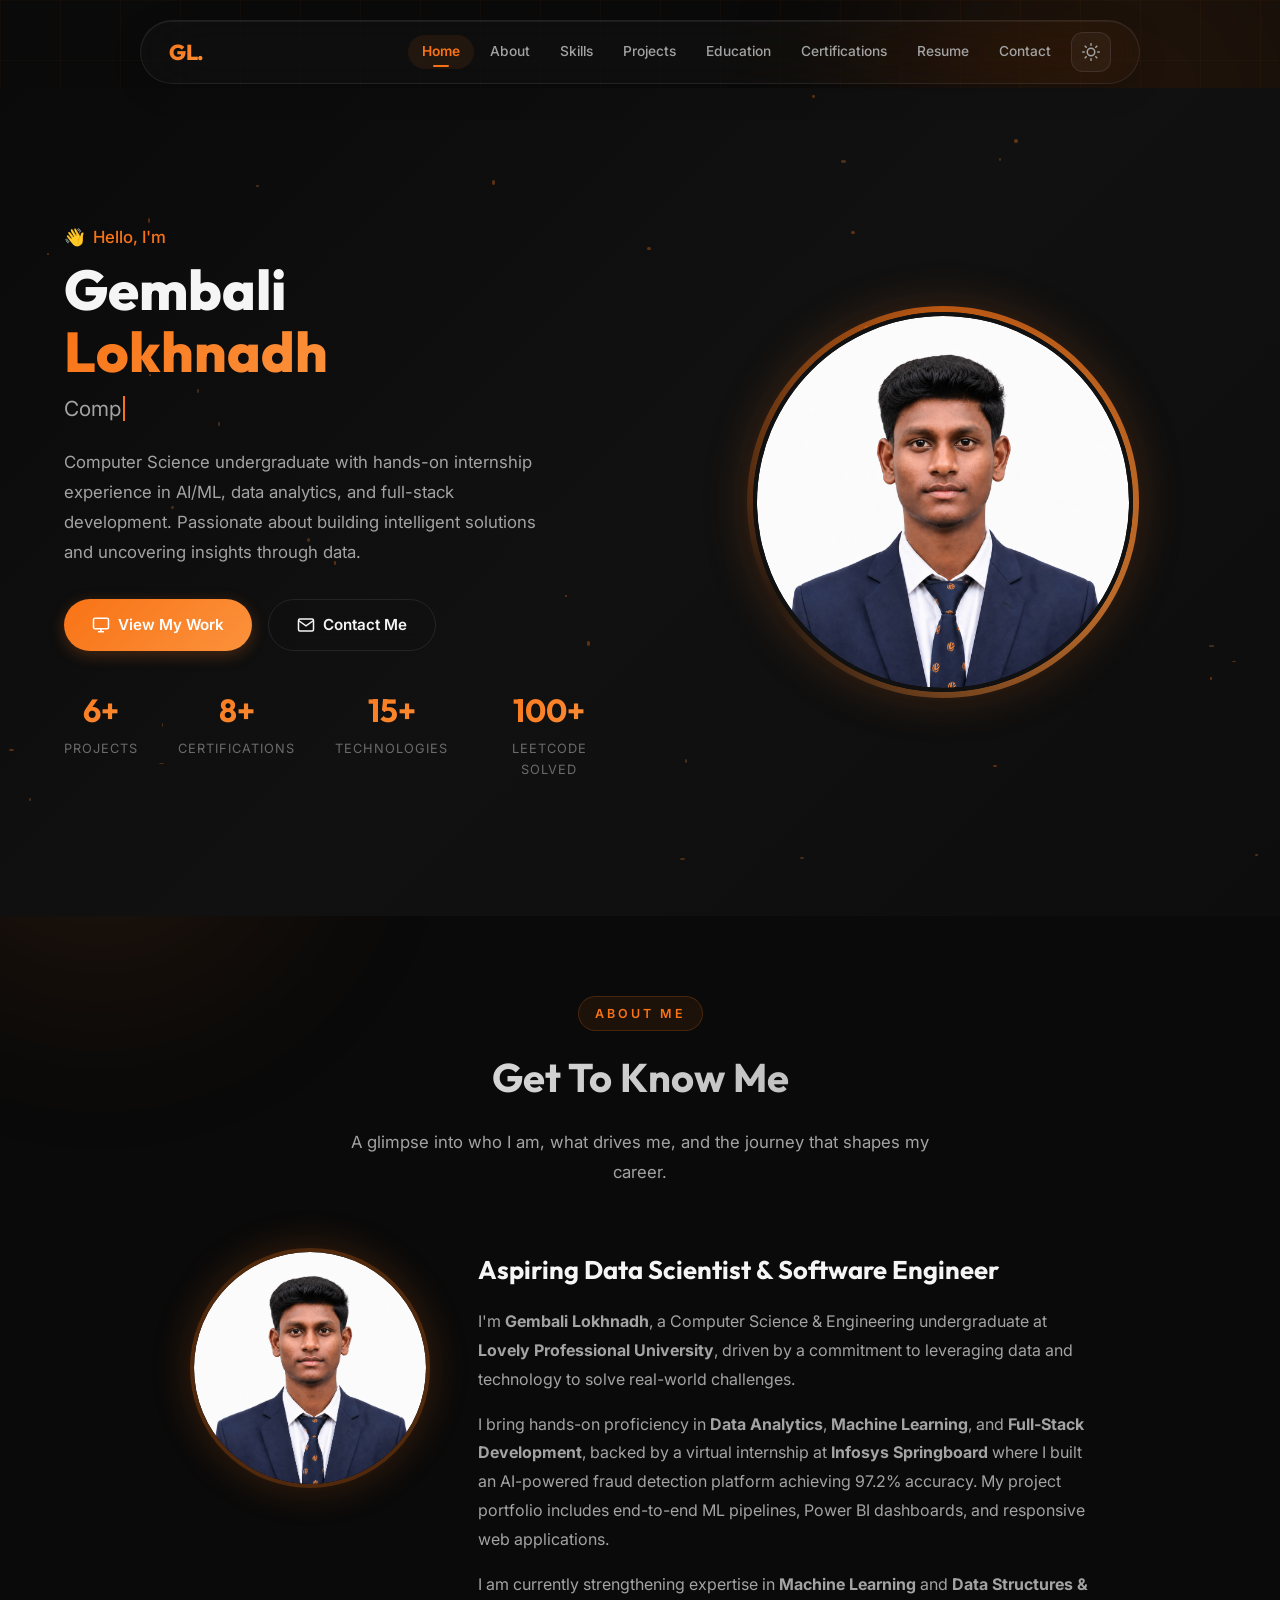
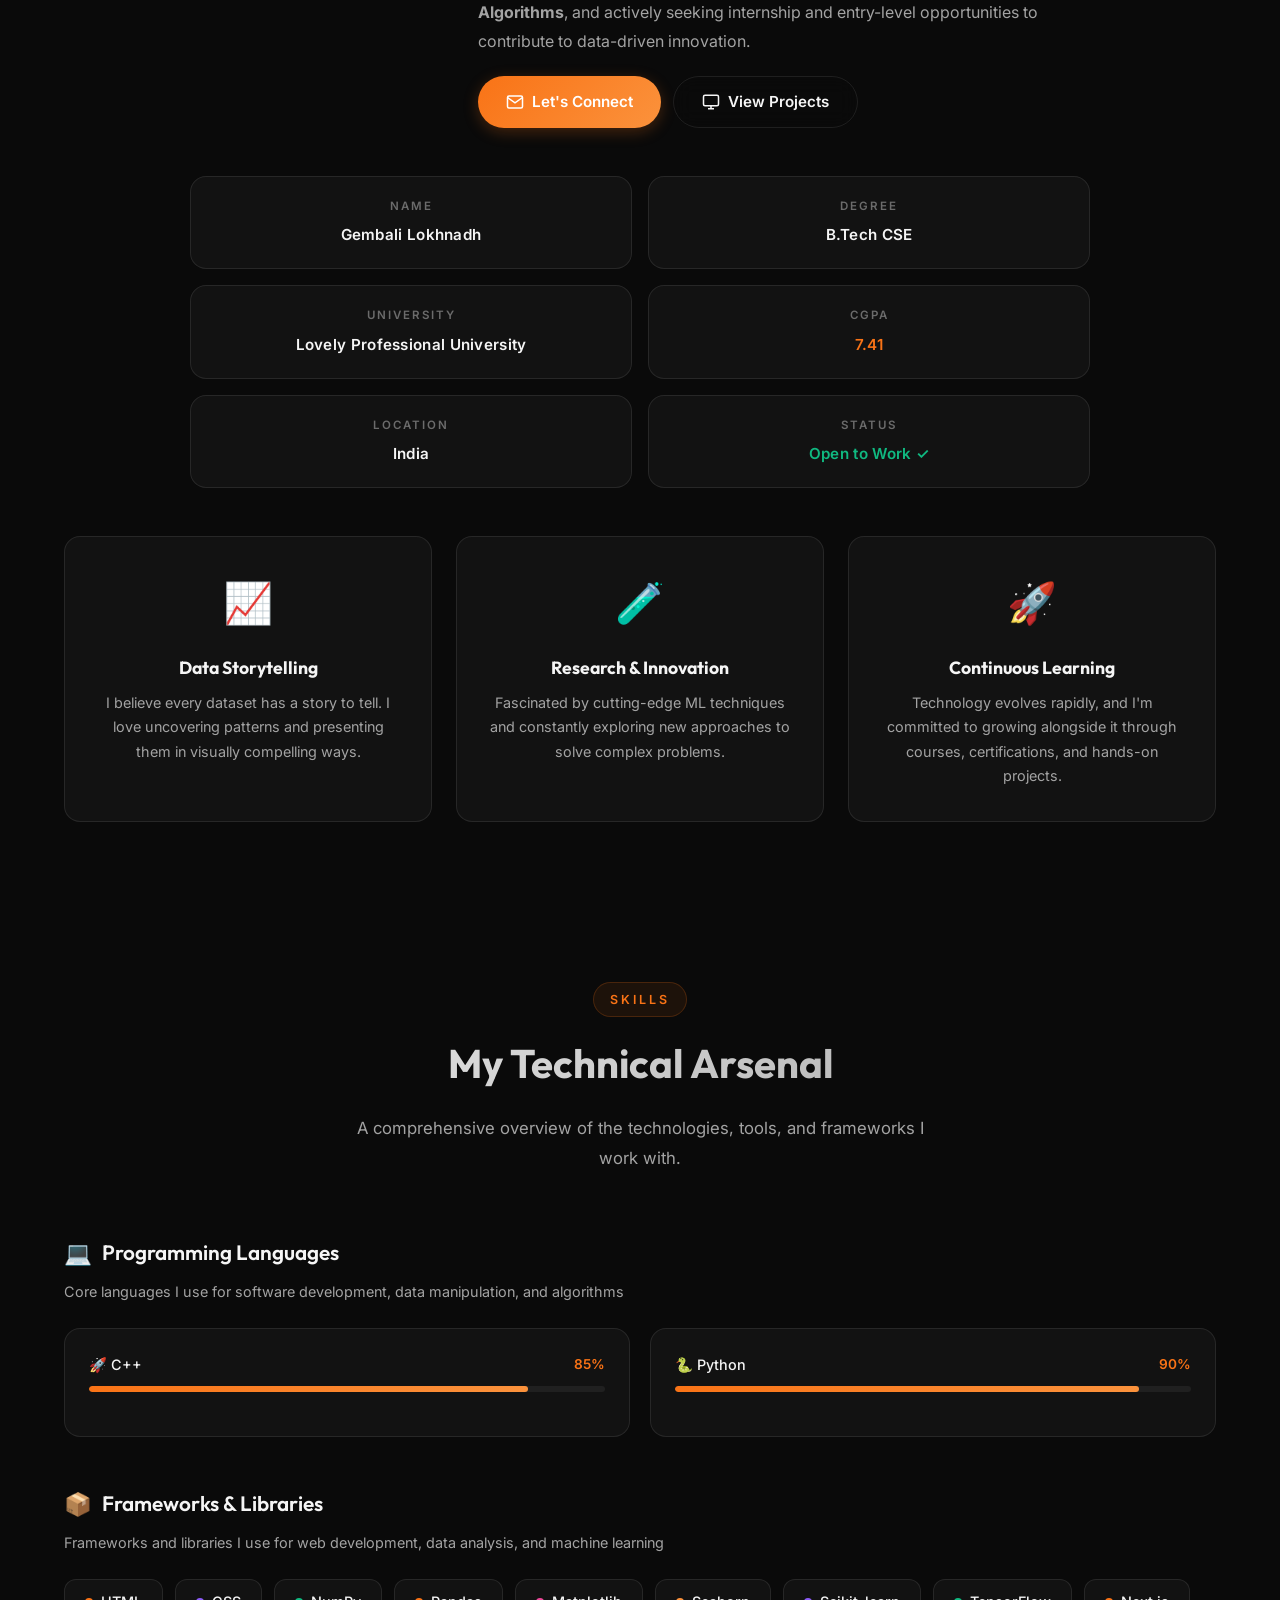
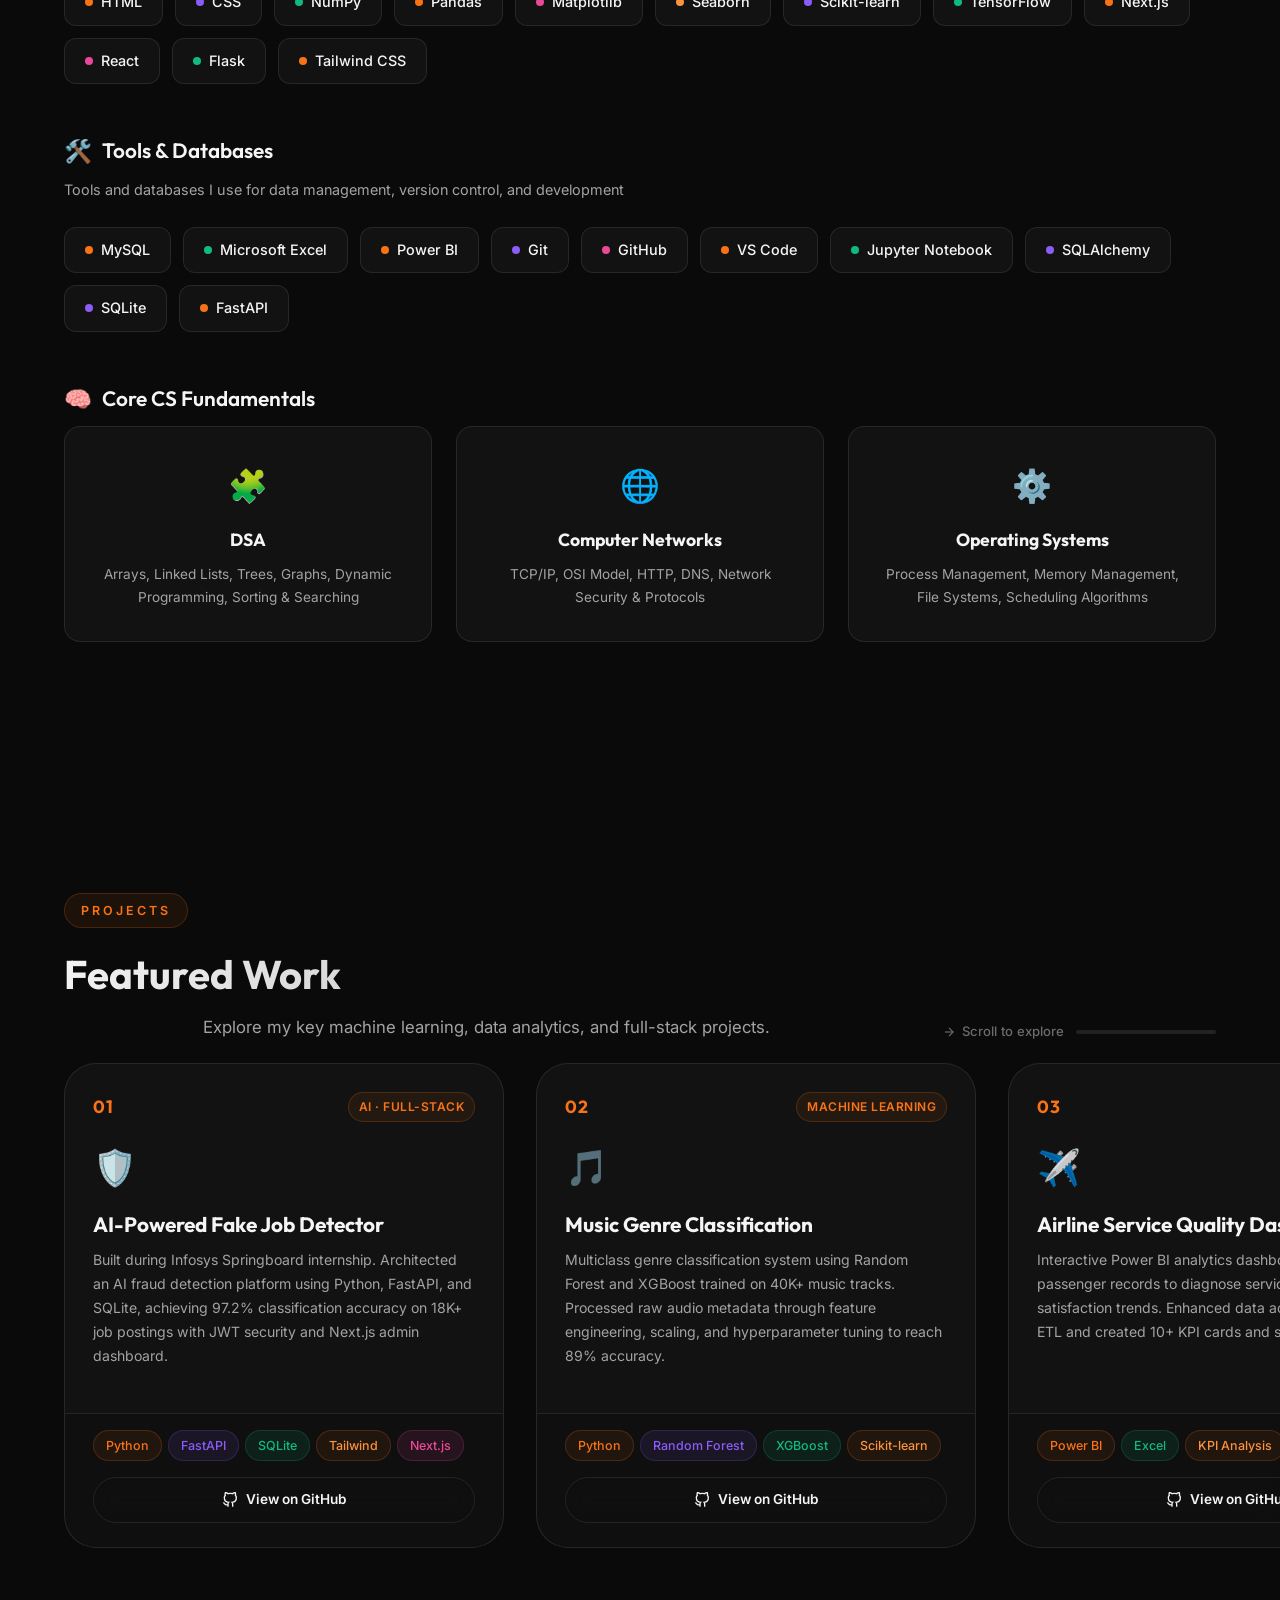
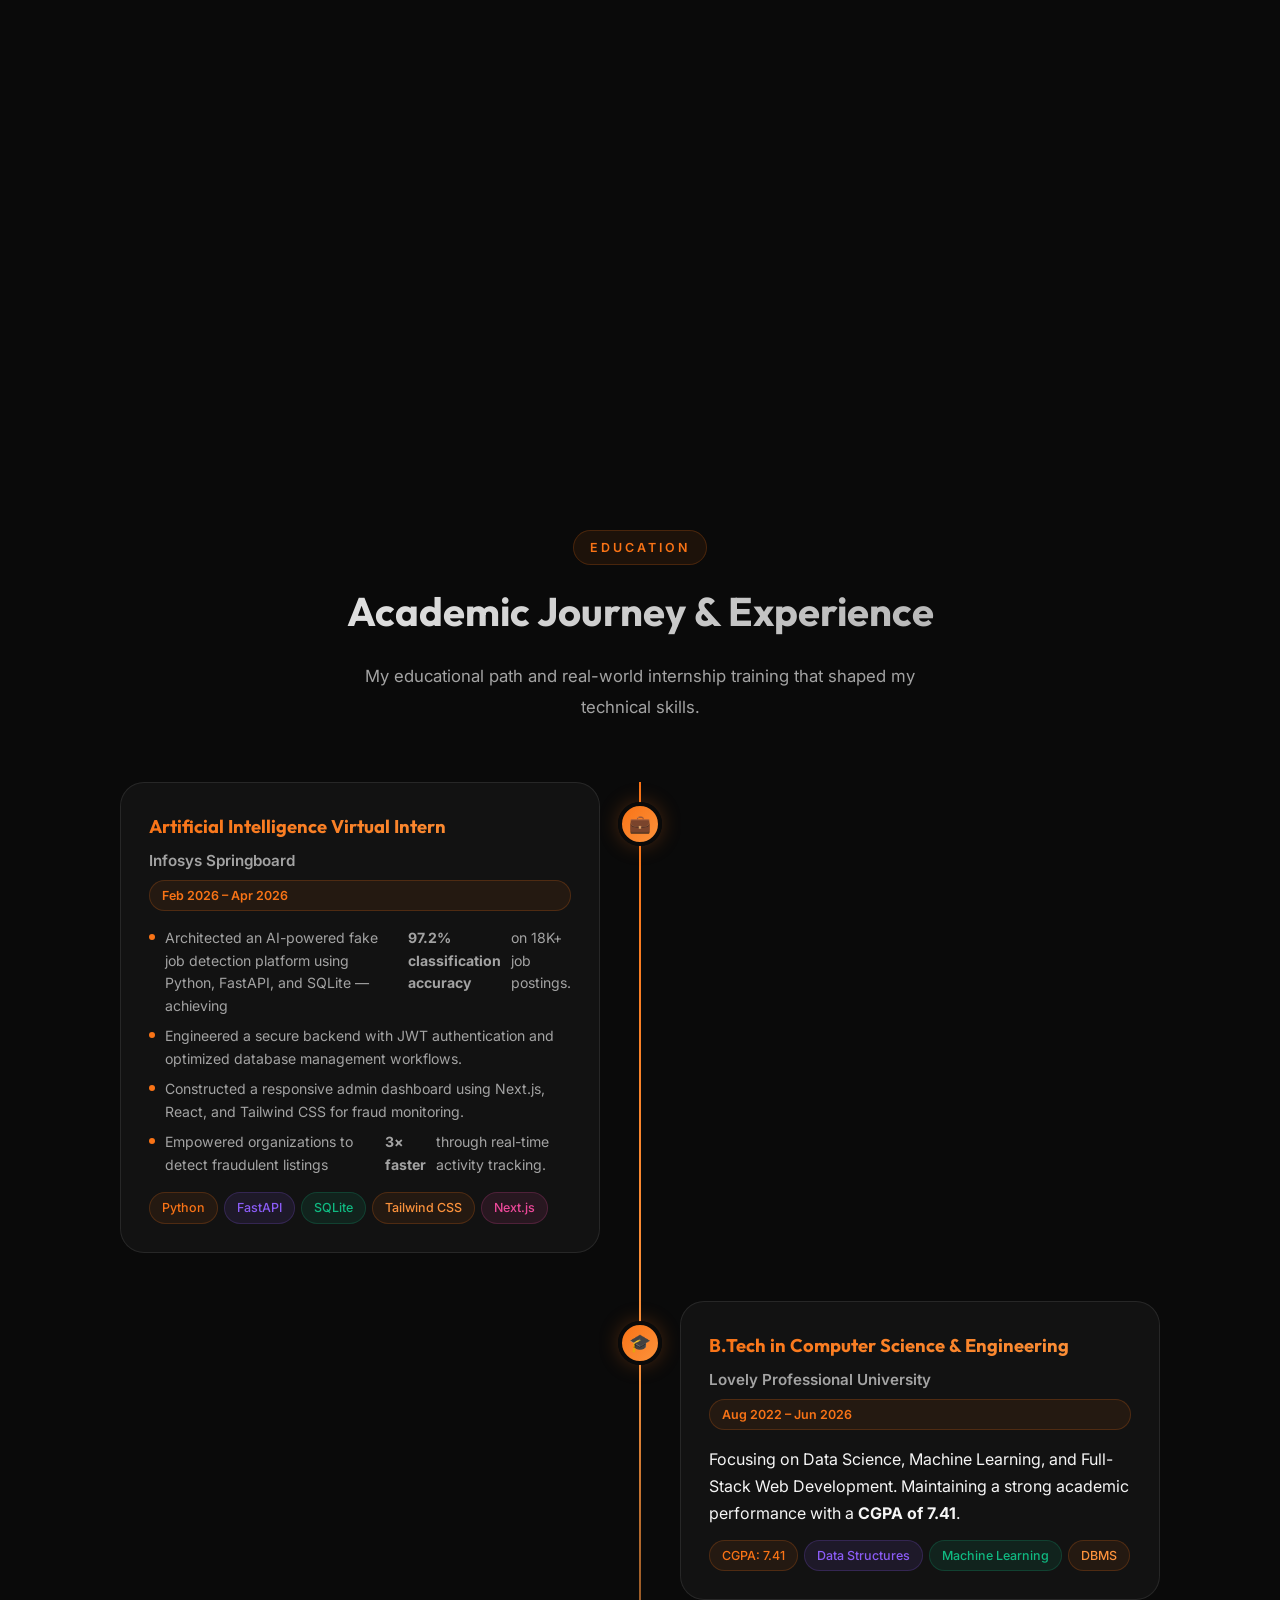
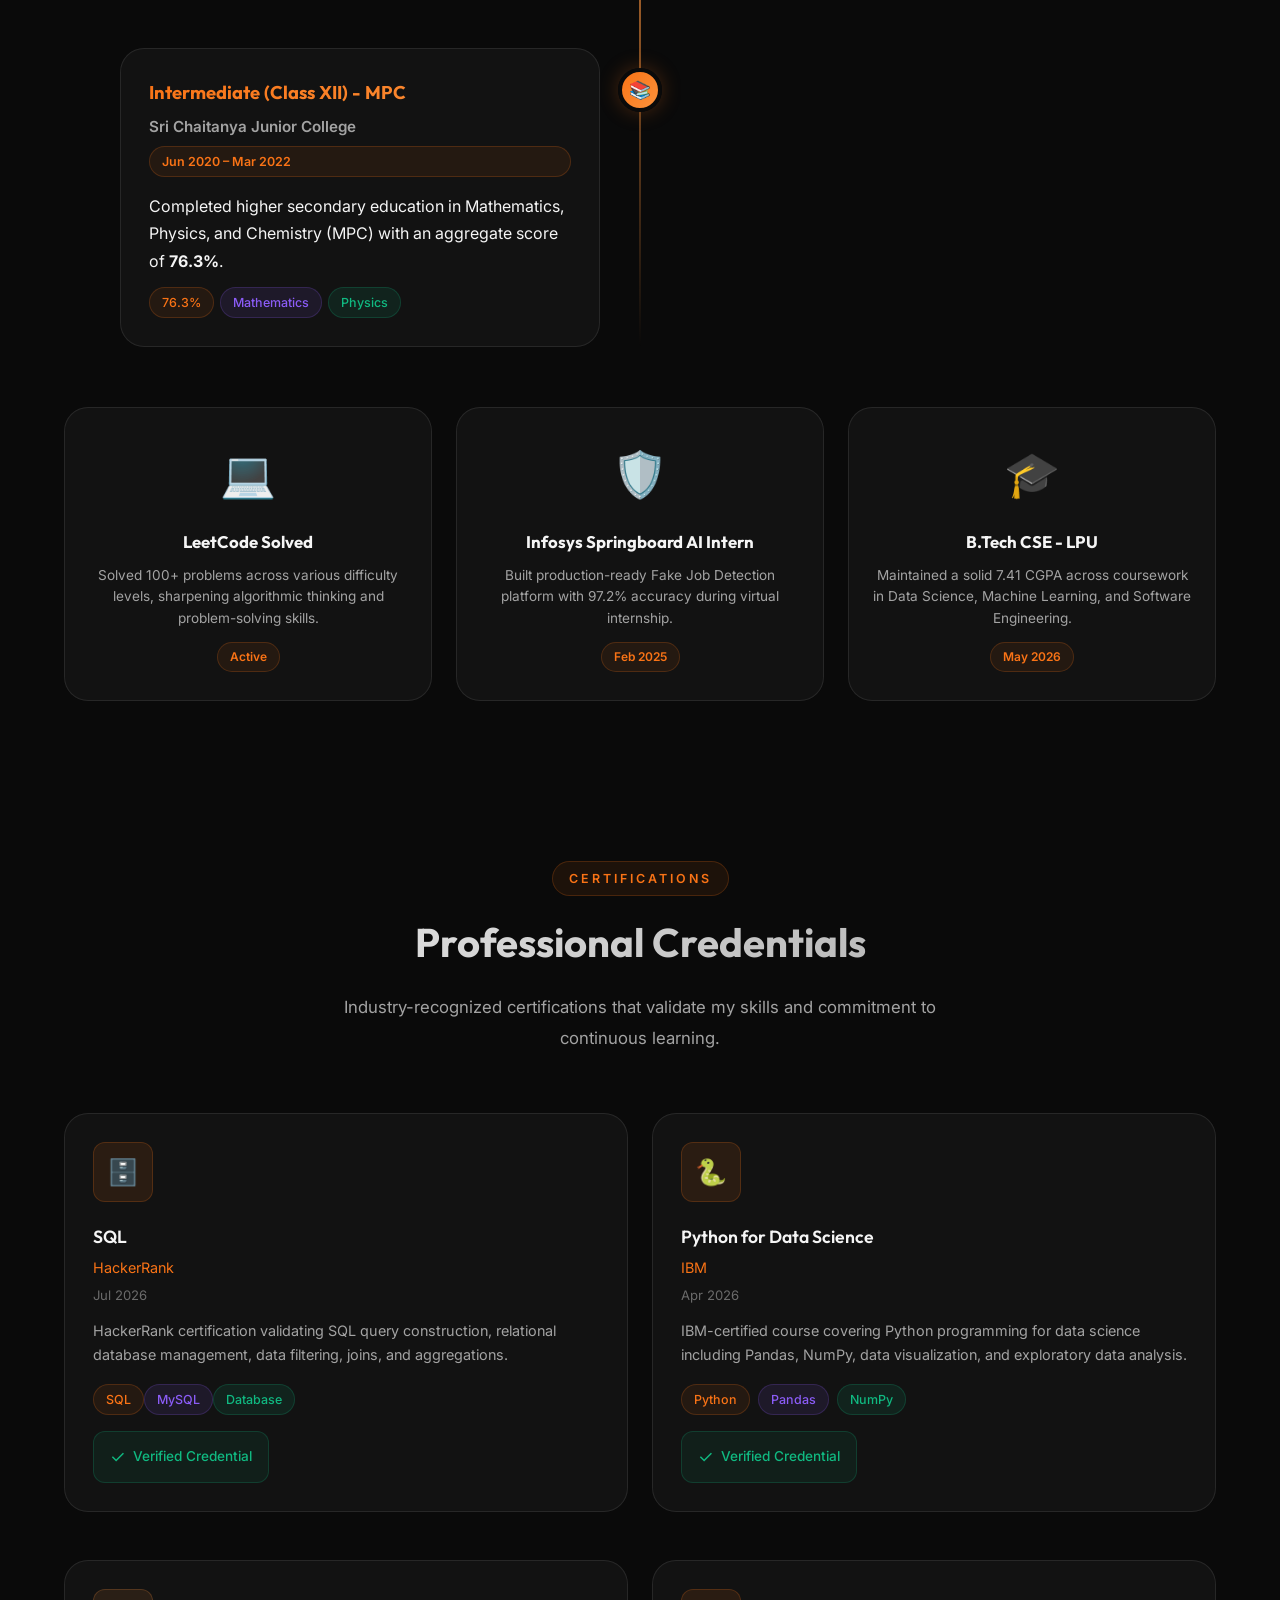
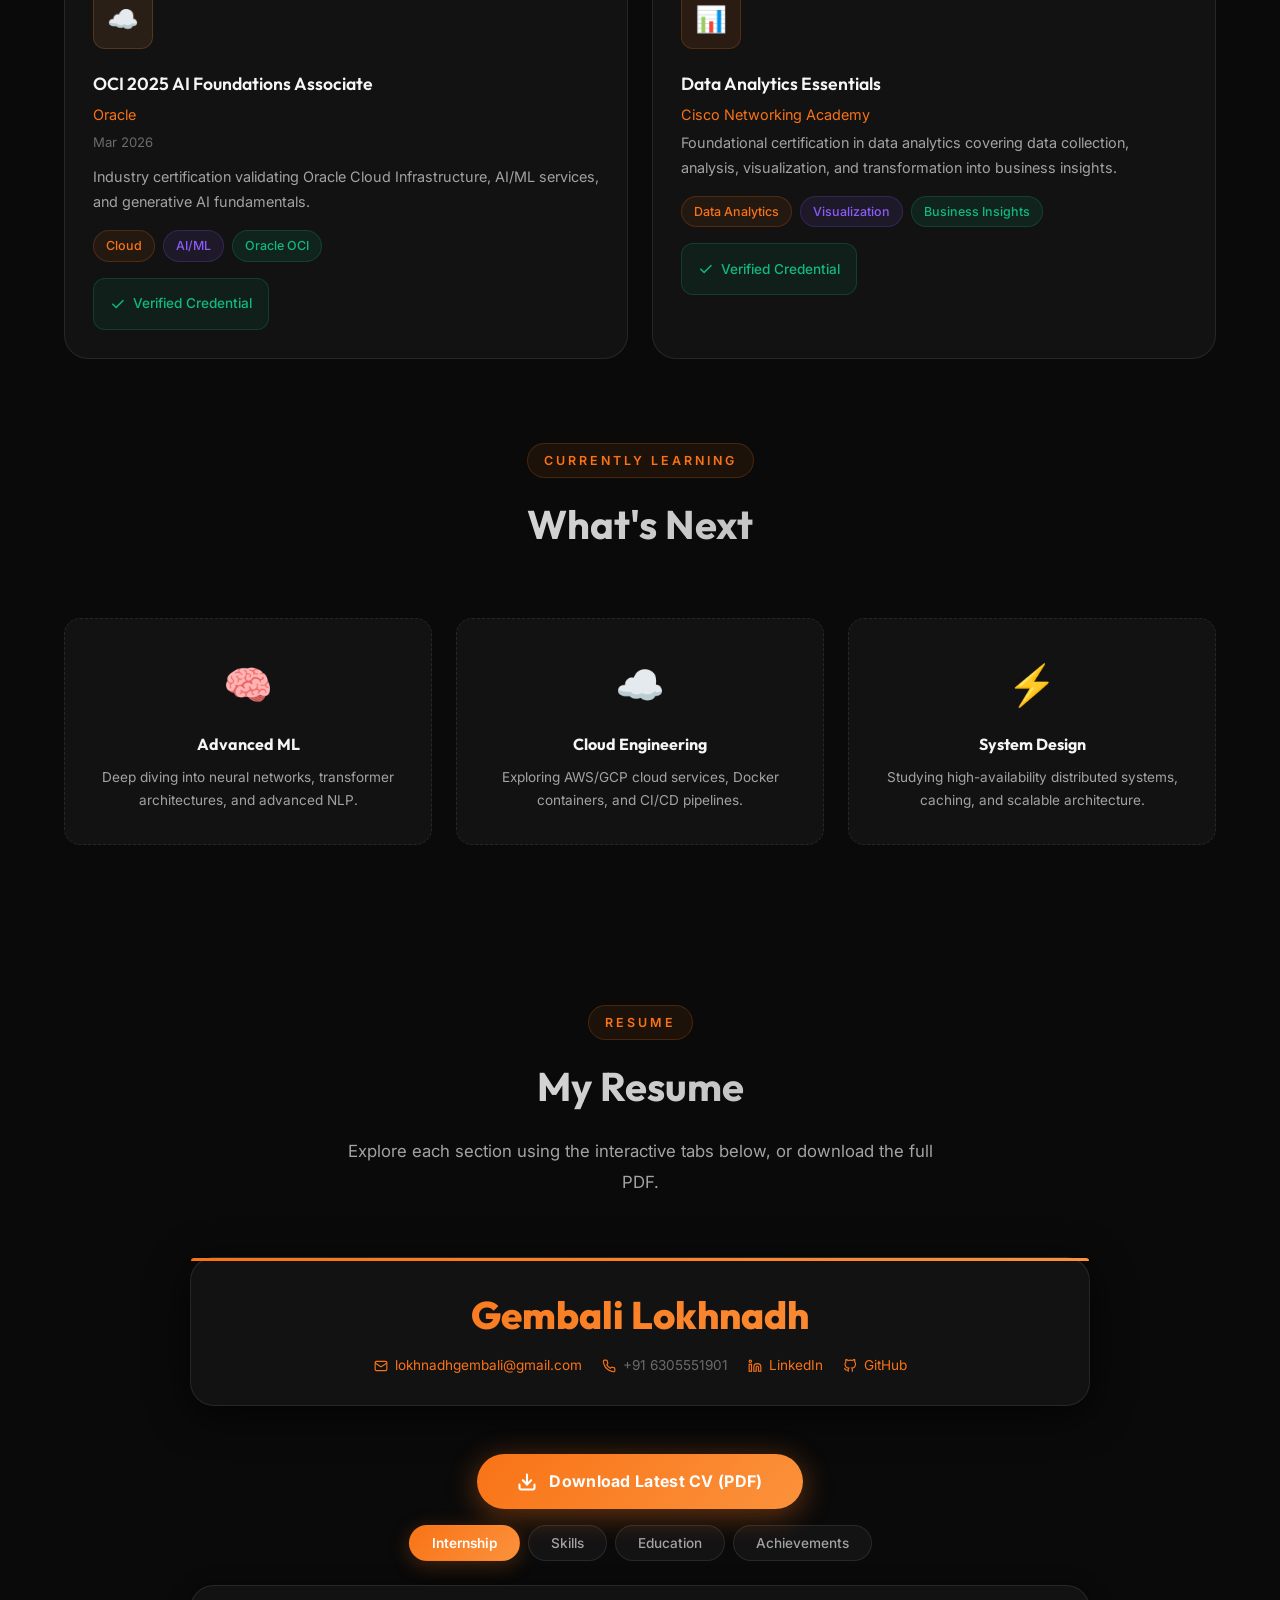
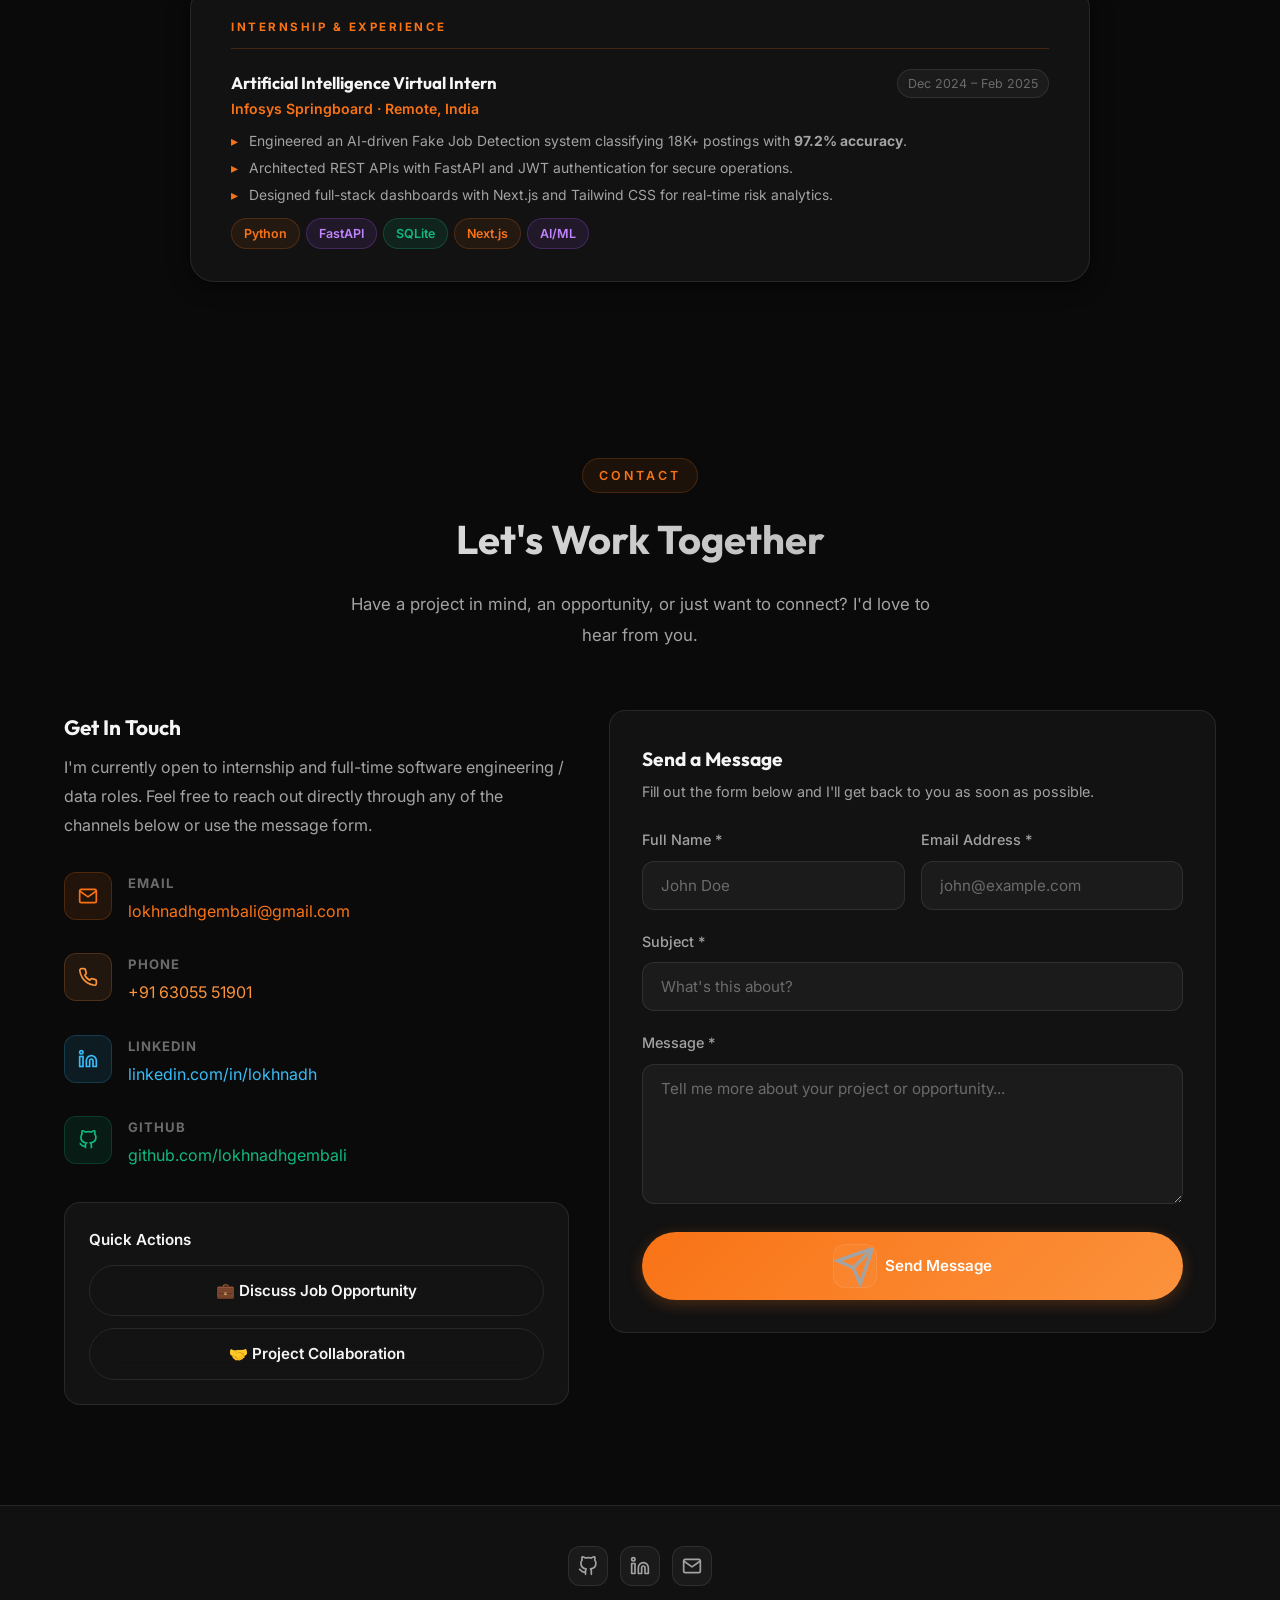
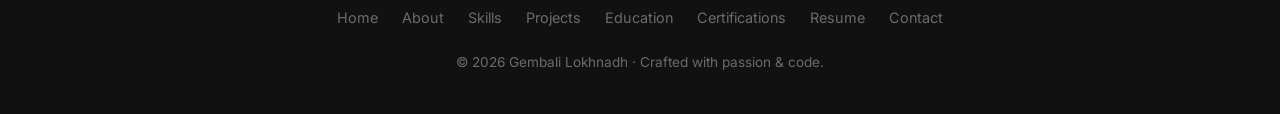
==== index.html @ 8971de3b "Implement horizontal scroll transition on scroll for projects section" ====
<!DOCTYPE html>
<html lang="en" data-theme="dark">

<head>
  <meta charset="UTF-8">
  <meta name="viewport" content="width=device-width, initial-scale=1.0">
  <meta name="google-site-verification" content="J3dvpMqFA-AI0NygxI-9pL8w5YgS_FynI0SS--nDIfg">
  <meta name="description"
    content="Gembali Lokhnadh - Computer Science Student, Data Analyst, ML Enthusiast & Web Developer. Explore my portfolio showcasing real-world projects, internship experience, and technical skills.">
  <title>Gembali Lokhnadh | Portfolio</title>
  <link rel="icon" type="image/svg+xml" href="favicon.svg">
  <link rel="stylesheet" href="css/style.css?v=5.0">
</head>

<body>
  <div class="page-content">

    <!-- ==================== 1. HERO ==================== -->
    <section class="hero" id="hero">
      <div id="particles" style="position:absolute;inset:0;overflow:hidden;pointer-events:none;z-index:0;"></div>
      <div class="container">
        <div class="hero-content">
          <div class="hero-text fade-in">
            <p class="hero-greeting"><span class="wave">👋</span> Hello, I'm</p>
            <h1 class="hero-name">
              Gembali<br>
              <span class="gradient-text">Lokhnadh</span>
            </h1>
            <p class="hero-role">
              <span id="typingText"></span><span class="cursor"></span>
            </p>
            <p class="hero-desc">
              Computer Science undergraduate with hands-on internship experience in AI/ML, data analytics, and full-stack development. Passionate about building intelligent solutions and uncovering insights through data.
            </p>
            <div class="hero-buttons">
              <a href="#projects" class="btn btn-primary">
                <svg width="18" height="18" viewBox="0 0 24 24" fill="none" stroke="currentColor" stroke-width="2"><rect x="2" y="3" width="20" height="14" rx="2"/><line x1="8" y1="21" x2="16" y2="21"/><line x1="12" y1="17" x2="12" y2="21"/></svg>
                View My Work
              </a>
              <a href="#contact" class="btn btn-secondary">
                <svg width="18" height="18" viewBox="0 0 24 24" fill="none" stroke="currentColor" stroke-width="2"><path d="M4 4h16c1.1 0 2 .9 2 2v12c0 1.1-.9 2-2 2H4c-1.1 0-2-.9-2-2V6c0-1.1.9-2 2-2z"/><polyline points="22,6 12,13 2,6"/></svg>
                Contact Me
              </a>
            </div>
            <div class="hero-stats">
              <div class="hero-stat">
                <div class="hero-stat-number" data-count="6" data-suffix="+">0</div>
                <div class="hero-stat-label">Projects</div>
              </div>
              <div class="hero-stat">
                <div class="hero-stat-number" data-count="8" data-suffix="+">0</div>
                <div class="hero-stat-label">Certifications</div>
              </div>
              <div class="hero-stat">
                <div class="hero-stat-number" data-count="15" data-suffix="+">0</div>
                <div class="hero-stat-label">Technologies</div>
              </div>
              <div class="hero-stat">
                <div class="hero-stat-number" data-count="100" data-suffix="+">0</div>
                <div class="hero-stat-label">LeetCode Solved</div>
              </div>
            </div>
          </div>

          <div class="hero-visual fade-in delay-2">
            <div class="hero-avatar-wrap">
              <div class="hero-avatar-ring"></div>
              <div class="hero-avatar">
                <img src="assets/profile.png" alt="Gembali Lokhnadh"
                  onerror="this.style.display='none';this.nextElementSibling.style.display='flex';"
                  style="width:100%;height:100%;object-fit:cover;border-radius:50%;">
                <div class="hero-avatar-placeholder" style="display:none;">GL</div>
              </div>
            </div>
          </div>
        </div>
      </div>
    </section>

    <!-- ==================== 2. ABOUT ==================== -->
    <section id="about" style="padding: 80px 0;">
      <div class="container">
        <div class="section-header fade-in">
          <span class="section-label">About Me</span>
          <h2 class="section-title">Get To Know Me</h2>
          <p class="section-subtitle">A glimpse into who I am, what drives me, and the journey that shapes my career.</p>
        </div>

        <div style="max-width:900px;margin:0 auto;">
          <div style="display:flex;gap:48px;align-items:flex-start;margin-bottom:48px;flex-wrap:wrap;">
            <div style="flex-shrink:0;display:flex;justify-content:center;">
              <div style="position:relative;width:240px;height:240px;border-radius:50%;overflow:hidden;border:4px solid rgba(249,115,22,0.3);box-shadow:0 0 40px rgba(249,115,22,0.2);flex-shrink:0;">
                <img src="assets/profile.png" alt="Gembali Lokhnadh"
                  onerror="this.style.display='none';this.nextElementSibling.style.display='flex';"
                  style="width:100%;height:100%;object-fit:cover;border-radius:50%;">
                <div style="display:none;width:100%;height:100%;align-items:center;justify-content:center;background:linear-gradient(135deg,rgba(249,115,22,0.2),rgba(251,146,60,0.1));font-size:5rem;font-family:var(--font-heading);font-weight:800;color:var(--accent);">
                  GL
                </div>
              </div>
            </div>

            <div class="about-text fade-in" style="flex:1;min-width:260px;">
              <h3>Aspiring Data Scientist &amp; Software Engineer</h3>
              <p>
                I'm <strong>Gembali Lokhnadh</strong>, a Computer Science &amp; Engineering undergraduate at
                <strong>Lovely Professional University</strong>, driven by a commitment to leveraging data
                and technology to solve real-world challenges.
              </p>
              <p>
                I bring hands-on proficiency in <strong>Data Analytics</strong>, <strong>Machine
                  Learning</strong>, and <strong>Full-Stack Development</strong>, backed by a virtual internship at
                <strong>Infosys Springboard</strong> where I built an AI-powered fraud detection platform achieving
                97.2% accuracy. My project portfolio includes end-to-end ML pipelines, Power BI dashboards, and responsive web applications.
              </p>
              <p>
                I am currently strengthening expertise in <strong>Machine Learning</strong> and
                <strong>Data Structures &amp; Algorithms</strong>, and actively seeking internship
                and entry-level opportunities to contribute to data-driven innovation.
              </p>
              <div style="display:flex;gap:12px;flex-wrap:wrap;margin-top:20px;">
                <a href="#contact" class="btn btn-primary">
                  <svg width="18" height="18" viewBox="0 0 24 24" fill="none" stroke="currentColor" stroke-width="2"><path d="M4 4h16c1.1 0 2 .9 2 2v12c0 1.1-.9 2-2 2H4c-1.1 0-2-.9-2-2V6c0-1.1.9-2 2-2z"/><polyline points="22,6 12,13 2,6"/></svg>
                  Let's Connect
                </a>
                <a href="#projects" class="btn btn-secondary">
                  <svg width="18" height="18" viewBox="0 0 24 24" fill="none" stroke="currentColor" stroke-width="2"><rect x="2" y="3" width="20" height="14" rx="2"/><line x1="8" y1="21" x2="16" y2="21"/><line x1="12" y1="17" x2="12" y2="21"/></svg>
                  View Projects
                </a>
              </div>
            </div>
          </div>

          <!-- Details Grid -->
          <div class="about-details-grid fade-in">
            <div class="about-detail-item">
              <div class="detail-label">Name</div>
              <div class="detail-value">Gembali Lokhnadh</div>
            </div>
            <div class="about-detail-item">
              <div class="detail-label">Degree</div>
              <div class="detail-value">B.Tech CSE</div>
            </div>
            <div class="about-detail-item">
              <div class="detail-label">University</div>
              <div class="detail-value">Lovely Professional University</div>
            </div>
            <div class="about-detail-item">
              <div class="detail-label">CGPA</div>
              <div class="detail-value" style="color:var(--accent);">7.41</div>
            </div>
            <div class="about-detail-item">
              <div class="detail-label">Location</div>
              <div class="detail-value">India</div>
            </div>
            <div class="about-detail-item">
              <div class="detail-label">Status</div>
              <div class="detail-value" style="color:var(--accent-green);">Open to Work ✓</div>
            </div>
          </div>
        </div>

        <!-- Passion & Interests -->
        <div style="margin-top: 48px;">
          <div class="grid-3 fade-in">
            <div class="card" style="text-align:center;">
              <div style="font-size:2.5rem;margin-bottom:16px;">📈</div>
              <h3 style="font-family:var(--font-heading);font-size:1.1rem;margin-bottom:8px;">Data Storytelling</h3>
              <p style="font-size:0.9rem;color:var(--text-secondary);">I believe every dataset has a story to tell. I love uncovering patterns and presenting them in visually compelling ways.</p>
            </div>
            <div class="card" style="text-align:center;">
              <div style="font-size:2.5rem;margin-bottom:16px;">🧪</div>
              <h3 style="font-family:var(--font-heading);font-size:1.1rem;margin-bottom:8px;">Research &amp; Innovation</h3>
              <p style="font-size:0.9rem;color:var(--text-secondary);">Fascinated by cutting-edge ML techniques and constantly exploring new approaches to solve complex problems.</p>
            </div>
            <div class="card" style="text-align:center;">
              <div style="font-size:2.5rem;margin-bottom:16px;">🚀</div>
              <h3 style="font-family:var(--font-heading);font-size:1.1rem;margin-bottom:8px;">Continuous Learning</h3>
              <p style="font-size:0.9rem;color:var(--text-secondary);">Technology evolves rapidly, and I'm committed to growing alongside it through courses, certifications, and hands-on projects.</p>
            </div>
          </div>
        </div>
      </div>
    </section>

    <!-- ==================== 3. SKILLS ==================== -->
    <section id="skills" style="padding: 80px 0;">
      <div class="container">
        <div class="section-header fade-in">
          <span class="section-label">Skills</span>
          <h2 class="section-title">My Technical Arsenal</h2>
          <p class="section-subtitle">A comprehensive overview of the technologies, tools, and frameworks I work with.</p>
        </div>

        <!-- Languages -->
        <div class="skill-category fade-in">
          <h3 class="skill-category-title">
            <span class="skill-category-icon">💻</span> Programming Languages
          </h3>
          <p class="skill-category-desc">Core languages I use for software development, data manipulation, and algorithms</p>
          <div class="grid-2" style="gap:20px;">
            <div class="card" style="padding:24px;">
              <div class="progress-container">
                <div class="progress-header">
                  <span class="progress-label">🚀 C++</span>
                  <span class="progress-value">85%</span>
                </div>
                <div class="progress-bar">
                  <div class="progress-fill" data-width="85"></div>
                </div>
              </div>
            </div>
            <div class="card" style="padding:24px;">
              <div class="progress-container">
                <div class="progress-header">
                  <span class="progress-label">🐍 Python</span>
                  <span class="progress-value">90%</span>
                </div>
                <div class="progress-bar">
                  <div class="progress-fill" data-width="90"></div>
                </div>
              </div>
            </div>
          </div>
        </div>

        <!-- Frameworks & Libraries -->
        <div class="skill-category fade-in">
          <h3 class="skill-category-title">
            <span class="skill-category-icon">📦</span> Frameworks &amp; Libraries
          </h3>
          <p class="skill-category-desc">Frameworks and libraries I use for web development, data analysis, and machine learning</p>
          <div class="skills-tags-grid">
            <div class="skill-tag-item"><span class="skill-dot" style="background:var(--accent);"></span> HTML</div>
            <div class="skill-tag-item"><span class="skill-dot" style="background:#8b5cf6;"></span> CSS</div>
            <div class="skill-tag-item"><span class="skill-dot" style="background:var(--accent-green);"></span> NumPy</div>
            <div class="skill-tag-item"><span class="skill-dot" style="background:var(--accent);"></span> Pandas</div>
            <div class="skill-tag-item"><span class="skill-dot" style="background:#ec4899;"></span> Matplotlib</div>
            <div class="skill-tag-item"><span class="skill-dot" style="background:var(--accent-light);"></span> Seaborn</div>
            <div class="skill-tag-item"><span class="skill-dot" style="background:#8b5cf6;"></span> Scikit-learn</div>
            <div class="skill-tag-item"><span class="skill-dot" style="background:var(--accent-green);"></span> TensorFlow</div>
            <div class="skill-tag-item"><span class="skill-dot" style="background:var(--accent);"></span> Next.js</div>
            <div class="skill-tag-item"><span class="skill-dot" style="background:#ec4899;"></span> React</div>
            <div class="skill-tag-item"><span class="skill-dot" style="background:var(--accent-green);"></span> Flask</div>
            <div class="skill-tag-item"><span class="skill-dot" style="background:var(--accent);"></span> Tailwind CSS</div>
          </div>
        </div>

        <!-- Tools / Platforms -->
        <div class="skill-category fade-in">
          <h3 class="skill-category-title">
            <span class="skill-category-icon">🛠️</span> Tools &amp; Databases
          </h3>
          <p class="skill-category-desc">Tools and databases I use for data management, version control, and development</p>
          <div class="skills-tags-grid">
            <div class="skill-tag-item"><span class="skill-dot" style="background:var(--accent);"></span> MySQL</div>
            <div class="skill-tag-item"><span class="skill-dot" style="background:var(--accent-green);"></span> Microsoft Excel</div>
            <div class="skill-tag-item"><span class="skill-dot" style="background:var(--accent);"></span> Power BI</div>
            <div class="skill-tag-item"><span class="skill-dot" style="background:#8b5cf6;"></span> Git</div>
            <div class="skill-tag-item"><span class="skill-dot" style="background:#ec4899;"></span> GitHub</div>
            <div class="skill-tag-item"><span class="skill-dot" style="background:var(--accent);"></span> VS Code</div>
            <div class="skill-tag-item"><span class="skill-dot" style="background:var(--accent-green);"></span> Jupyter Notebook</div>
            <div class="skill-tag-item"><span class="skill-dot" style="background:#8b5cf6;"></span> SQLAlchemy</div>
            <div class="skill-tag-item"><span class="skill-dot" style="background:#8b5cf6;"></span> SQLite</div>
            <div class="skill-tag-item"><span class="skill-dot" style="background:var(--accent);"></span> FastAPI</div>
          </div>
        </div>

        <!-- Core CS Concepts -->
        <div class="skill-category fade-in">
          <h3 class="skill-category-title">
            <span class="skill-category-icon">🧠</span> Core CS Fundamentals
          </h3>
          <div class="grid-3">
            <div class="card" style="text-align:center;">
              <div style="font-size:2rem;margin-bottom:12px;">🧩</div>
              <h4 style="font-family:var(--font-heading);font-size:1.1rem;margin-bottom:8px;">DSA</h4>
              <p style="font-size:0.85rem;color:var(--text-secondary);">Arrays, Linked Lists, Trees, Graphs, Dynamic Programming, Sorting &amp; Searching</p>
            </div>
            <div class="card" style="text-align:center;">
              <div style="font-size:2rem;margin-bottom:12px;">🌐</div>
              <h4 style="font-family:var(--font-heading);font-size:1.1rem;margin-bottom:8px;">Computer Networks</h4>
              <p style="font-size:0.85rem;color:var(--text-secondary);">TCP/IP, OSI Model, HTTP, DNS, Network Security &amp; Protocols</p>
            </div>
            <div class="card" style="text-align:center;">
              <div style="font-size:2rem;margin-bottom:12px;">⚙️</div>
              <h4 style="font-family:var(--font-heading);font-size:1.1rem;margin-bottom:8px;">Operating Systems</h4>
              <p style="font-size:0.85rem;color:var(--text-secondary);">Process Management, Memory Management, File Systems, Scheduling Algorithms</p>
            </div>
          </div>
        </div>
      </div>
    </section>

    <!-- ==================== 4. PROJECTS (HORIZONTAL SCROLL ON SCROLL) ==================== -->
    <section id="projects" class="projects-scroll-section">
      <div class="projects-scroll-container" id="projectsScrollContainer">
        <div class="projects-sticky-wrapper">
          <div class="projects-sticky-header">
            <div class="projects-header-left">
              <span class="section-label">Projects</span>
              <h2 class="section-title" style="margin-bottom:4px;">Featured Work</h2>
              <p class="section-subtitle" style="margin-bottom:0;">Explore my key machine learning, data analytics, and full-stack projects.</p>
            </div>
            <div class="projects-scroll-indicator">
              <span class="projects-scroll-indicator-text">
                <svg width="14" height="14" viewBox="0 0 24 24" fill="none" stroke="currentColor" stroke-width="2"><path d="M5 12h14"/><path d="m12 5 7 7-7 7"/></svg>
                Scroll to explore
              </span>
              <div class="projects-scroll-progress-bar">
                <div class="projects-scroll-progress-fill" id="projectsScrollProgress"></div>
              </div>
            </div>
          </div>

          <div class="projects-gallery" id="projectsGallery">

            <!-- Card 01: Fake Job Detector -->
            <div class="project-gallery-item">
              <div class="project-item-top">
                <div class="project-item-badge-row">
                  <span class="project-item-number">01</span>
                  <span class="project-item-category">AI · Full-Stack</span>
                </div>
                <div class="project-item-icon">🛡️</div>
                <h3 class="project-item-title">AI-Powered Fake Job Detector</h3>
                <p class="project-item-desc">
                  Built during Infosys Springboard internship. Architected an AI fraud detection platform using Python, FastAPI, and SQLite, achieving 97.2% classification accuracy on 18K+ job postings with JWT security and Next.js admin dashboard.
                </p>
              </div>
              <div class="project-item-bottom">
                <div class="project-item-tags">
                  <span class="tag">Python</span>
                  <span class="tag tag-purple">FastAPI</span>
                  <span class="tag tag-green">SQLite</span>
                  <span class="tag tag-orange">Tailwind</span>
                  <span class="tag tag-pink">Next.js</span>
                </div>
                <a href="https://github.com/lokhnadhgembali/Fake_Job_Detection" target="_blank" class="btn btn-secondary" style="width:100%;justify-content:center;padding:10px 16px;font-size:0.85rem;">
                  <svg width="16" height="16" viewBox="0 0 24 24" fill="none" stroke="currentColor" stroke-width="2"><path d="M9 19c-5 1.5-5-2.5-7-3m14 6v-3.87a3.37 3.37 0 0 0-.94-2.61c3.14-.35 6.44-1.54 6.44-7A5.44 5.44 0 0 0 20 4.77 5.07 5.07 0 0 0 19.91 1S18.73.65 16 2.48a13.38 13.38 0 0 0-7 0C6.27.65 5.09 1 5.09 1A5.07 5.07 0 0 0 5 4.77a5.44 5.44 0 0 0-1.5 3.78c0 5.42 3.3 6.61 6.44 7A3.37 3.37 0 0 0 9 18.13V22"/></svg>
                  View on GitHub
                </a>
              </div>
            </div>

            <!-- Card 02: Music Genre Classification -->
            <div class="project-gallery-item">
              <div class="project-item-top">
                <div class="project-item-badge-row">
                  <span class="project-item-number">02</span>
                  <span class="project-item-category">Machine Learning</span>
                </div>
                <div class="project-item-icon">🎵</div>
                <h3 class="project-item-title">Music Genre Classification</h3>
                <p class="project-item-desc">
                  Multiclass genre classification system using Random Forest and XGBoost trained on 40K+ music tracks. Processed raw audio metadata through feature engineering, scaling, and hyperparameter tuning to reach 89% accuracy.
                </p>
              </div>
              <div class="project-item-bottom">
                <div class="project-item-tags">
                  <span class="tag">Python</span>
                  <span class="tag tag-purple">Random Forest</span>
                  <span class="tag tag-green">XGBoost</span>
                  <span class="tag tag-orange">Scikit-learn</span>
                </div>
                <a href="https://github.com/lokhnadhgembali/Music-Genre-Classification" target="_blank" class="btn btn-secondary" style="width:100%;justify-content:center;padding:10px 16px;font-size:0.85rem;">
                  <svg width="16" height="16" viewBox="0 0 24 24" fill="none" stroke="currentColor" stroke-width="2"><path d="M9 19c-5 1.5-5-2.5-7-3m14 6v-3.87a3.37 3.37 0 0 0-.94-2.61c3.14-.35 6.44-1.54 6.44-7A5.44 5.44 0 0 0 20 4.77 5.07 5.07 0 0 0 19.91 1S18.73.65 16 2.48a13.38 13.38 0 0 0-7 0C6.27.65 5.09 1 5.09 1A5.07 5.07 0 0 0 5 4.77a5.44 5.44 0 0 0-1.5 3.78c0 5.42 3.3 6.61 6.44 7A3.37 3.37 0 0 0 9 18.13V22"/></svg>
                  View on GitHub
                </a>
              </div>
            </div>

            <!-- Card 03: Airline Service Quality Analysis -->
            <div class="project-gallery-item">
              <div class="project-item-top">
                <div class="project-item-badge-row">
                  <span class="project-item-number">03</span>
                  <span class="project-item-category">Data Analytics</span>
                </div>
                <div class="project-item-icon">✈️</div>
                <h3 class="project-item-title">Airline Service Quality Dashboard</h3>
                <p class="project-item-desc">
                  Interactive Power BI analytics dashboard analyzing 10K+ passenger records to diagnose service bottlenecks and satisfaction trends. Enhanced data accuracy by 7% via ETL and created 10+ KPI cards and slicers.
                </p>
              </div>
              <div class="project-item-bottom">
                <div class="project-item-tags">
                  <span class="tag">Power BI</span>
                  <span class="tag tag-green">Excel</span>
                  <span class="tag tag-orange">KPI Analysis</span>
                  <span class="tag tag-purple">DAX</span>
                </div>
                <a href="https://github.com/lokhnadhgembali/Airline-Service-Quality-analysis-Dashboard" target="_blank" class="btn btn-secondary" style="width:100%;justify-content:center;padding:10px 16px;font-size:0.85rem;">
                  <svg width="16" height="16" viewBox="0 0 24 24" fill="none" stroke="currentColor" stroke-width="2"><path d="M9 19c-5 1.5-5-2.5-7-3m14 6v-3.87a3.37 3.37 0 0 0-.94-2.61c3.14-.35 6.44-1.54 6.44-7A5.44 5.44 0 0 0 20 4.77 5.07 5.07 0 0 0 19.91 1S18.73.65 16 2.48a13.38 13.38 0 0 0-7 0C6.27.65 5.09 1 5.09 1A5.07 5.07 0 0 0 5 4.77a5.44 5.44 0 0 0-1.5 3.78c0 5.42 3.3 6.61 6.44 7A3.37 3.37 0 0 0 9 18.13V22"/></svg>
                  View on GitHub
                </a>
              </div>
            </div>

            <!-- Card 04: Avocado Ripeness Analysis -->
            <div class="project-gallery-item">
              <div class="project-item-top">
                <div class="project-item-badge-row">
                  <span class="project-item-number">04</span>
                  <span class="project-item-category">Computer Vision</span>
                </div>
                <div class="project-item-icon">🥑</div>
                <h3 class="project-item-title">Avocado Ripeness Analysis</h3>
                <p class="project-item-desc">
                  Computer vision pipeline classifying avocado ripeness stages from image feeds. Achieved 95% prediction accuracy on 500+ samples using OpenCV and custom ML feature extraction algorithms.
                </p>
              </div>
              <div class="project-item-bottom">
                <div class="project-item-tags">
                  <span class="tag">Python</span>
                  <span class="tag tag-purple">OpenCV</span>
                  <span class="tag tag-green">Image Processing</span>
                  <span class="tag tag-orange">ML</span>
                </div>
                <a href="https://github.com/lokhnadhgembali/Avacado-Ripeness-Analysis" target="_blank" class="btn btn-secondary" style="width:100%;justify-content:center;padding:10px 16px;font-size:0.85rem;">
                  <svg width="16" height="16" viewBox="0 0 24 24" fill="none" stroke="currentColor" stroke-width="2"><path d="M9 19c-5 1.5-5-2.5-7-3m14 6v-3.87a3.37 3.37 0 0 0-.94-2.61c3.14-.35 6.44-1.54 6.44-7A5.44 5.44 0 0 0 20 4.77 5.07 5.07 0 0 0 19.91 1S18.73.65 16 2.48a13.38 13.38 0 0 0-7 0C6.27.65 5.09 1 5.09 1A5.07 5.07 0 0 0 5 4.77a5.44 5.44 0 0 0-1.5 3.78c0 5.42 3.3 6.61 6.44 7A3.37 3.37 0 0 0 9 18.13V22"/></svg>
                  View on GitHub
                </a>
              </div>
            </div>

            <!-- Card 05: AI-Powered Food Waste Tracker -->
            <div class="project-gallery-item">
              <div class="project-item-top">
                <div class="project-item-badge-row">
                  <span class="project-item-number">05</span>
                  <span class="project-item-category">AI · Web App</span>
                </div>
                <div class="project-item-icon">🍽️</div>
                <h3 class="project-item-title">AI Food Waste Tracker</h3>
                <p class="project-item-desc">
                  Intelligent food management system evaluating consumption patterns and delivering actionable reduction insights. Includes dynamic usage dashboards and an integrated chatbot achieving 85% prediction accuracy.
                </p>
              </div>
              <div class="project-item-bottom">
                <div class="project-item-tags">
                  <span class="tag">HTML</span>
                  <span class="tag tag-purple">CSS</span>
                  <span class="tag tag-green">JavaScript</span>
                  <span class="tag tag-orange">AI</span>
                </div>
                <a href="https://github.com/lokhnadhgembali/Food-Waste-Tracker-AI-Powered-Chat-Bot" target="_blank" class="btn btn-secondary" style="width:100%;justify-content:center;padding:10px 16px;font-size:0.85rem;">
                  <svg width="16" height="16" viewBox="0 0 24 24" fill="none" stroke="currentColor" stroke-width="2"><path d="M9 19c-5 1.5-5-2.5-7-3m14 6v-3.87a3.37 3.37 0 0 0-.94-2.61c3.14-.35 6.44-1.54 6.44-7A5.44 5.44 0 0 0 20 4.77 5.07 5.07 0 0 0 19.91 1S18.73.65 16 2.48a13.38 13.38 0 0 0-7 0C6.27.65 5.09 1 5.09 1A5.07 5.07 0 0 0 5 4.77a5.44 5.44 0 0 0-1.5 3.78c0 5.42 3.3 6.61 6.44 7A3.37 3.37 0 0 0 9 18.13V22"/></svg>
                  View on GitHub
                </a>
              </div>
            </div>

            <!-- Card 06: Student Performance Analysis -->
            <div class="project-gallery-item">
              <div class="project-item-top">
                <div class="project-item-badge-row">
                  <span class="project-item-number">06</span>
                  <span class="project-item-category">Data Science</span>
                </div>
                <div class="project-item-icon">📚</div>
                <h3 class="project-item-title">Student Performance Analysis</h3>
                <p class="project-item-desc">
                  Data analytics pipeline analyzing 650 student records across 12 academic and behavioral features. Utilized advanced EDA techniques achieving 90% accuracy in predictive academic performance modeling.
                </p>
              </div>
              <div class="project-item-bottom">
                <div class="project-item-tags">
                  <span class="tag">Python</span>
                  <span class="tag tag-purple">Pandas</span>
                  <span class="tag tag-green">NumPy</span>
                  <span class="tag tag-orange">Matplotlib</span>
                  <span class="tag tag-pink">Seaborn</span>
                </div>
                <a href="https://github.com/lokhnadhgembali/Student-performance" target="_blank" class="btn btn-secondary" style="width:100%;justify-content:center;padding:10px 16px;font-size:0.85rem;">
                  <svg width="16" height="16" viewBox="0 0 24 24" fill="none" stroke="currentColor" stroke-width="2"><path d="M9 19c-5 1.5-5-2.5-7-3m14 6v-3.87a3.37 3.37 0 0 0-.94-2.61c3.14-.35 6.44-1.54 6.44-7A5.44 5.44 0 0 0 20 4.77 5.07 5.07 0 0 0 19.91 1S18.73.65 16 2.48a13.38 13.38 0 0 0-7 0C6.27.65 5.09 1 5.09 1A5.07 5.07 0 0 0 5 4.77a5.44 5.44 0 0 0-1.5 3.78c0 5.42 3.3 6.61 6.44 7A3.37 3.37 0 0 0 9 18.13V22"/></svg>
                  View on GitHub
                </a>
              </div>
            </div>

          </div>
        </div>
      </div>
    </section>

    <!-- ==================== 5. EDUCATION & EXPERIENCE ==================== -->
    <section id="education" style="padding: 80px 0;">
      <div class="container">
        <div class="section-header fade-in">
          <span class="section-label">Education</span>
          <h2 class="section-title">Academic Journey &amp; Experience</h2>
          <p class="section-subtitle">My educational path and real-world internship training that shaped my technical skills.</p>
        </div>

        <div class="exp-timeline">
          <!-- Experience: Infosys Springboard -->
          <div class="exp-item fade-in">
            <div class="exp-dot">💼</div>
            <div class="exp-card">
              <div class="exp-header">
                <span class="exp-role">Artificial Intelligence Virtual Intern</span>
                <span class="exp-company">Infosys Springboard</span>
                <span class="exp-period">Feb 2026 – Apr 2026</span>
              </div>
              <ul class="exp-bullets">
                <li>Architected an AI-powered fake job detection platform using Python, FastAPI, and SQLite — achieving <strong>97.2% classification accuracy</strong> on 18K+ job postings.</li>
                <li>Engineered a secure backend with JWT authentication and optimized database management workflows.</li>
                <li>Constructed a responsive admin dashboard using Next.js, React, and Tailwind CSS for fraud monitoring.</li>
                <li>Empowered organizations to detect fraudulent listings <strong>3× faster</strong> through real-time activity tracking.</li>
              </ul>
              <div class="exp-tech">
                <span class="tag">Python</span>
                <span class="tag tag-purple">FastAPI</span>
                <span class="tag tag-green">SQLite</span>
                <span class="tag tag-orange">Tailwind CSS</span>
                <span class="tag tag-pink">Next.js</span>
              </div>
            </div>
          </div>

          <!-- Education: LPU -->
          <div class="exp-item fade-in delay-1">
            <div class="exp-dot">🎓</div>
            <div class="exp-card">
              <div class="exp-header">
                <span class="exp-role">B.Tech in Computer Science &amp; Engineering</span>
                <span class="exp-company">Lovely Professional University</span>
                <span class="exp-period">Aug 2022 – Jun 2026</span>
              </div>
              <p class="exp-desc">
                Focusing on Data Science, Machine Learning, and Full-Stack Web Development. Maintaining a strong academic performance with a <strong>CGPA of 7.41</strong>.
              </p>
              <div class="exp-tech">
                <span class="tag">CGPA: 7.41</span>
                <span class="tag tag-purple">Data Structures</span>
                <span class="tag tag-green">Machine Learning</span>
                <span class="tag tag-orange">DBMS</span>
              </div>
            </div>
          </div>

          <!-- Education: Intermediate -->
          <div class="exp-item fade-in delay-2">
            <div class="exp-dot">📚</div>
            <div class="exp-card">
              <div class="exp-header">
                <span class="exp-role">Intermediate (Class XII) - MPC</span>
                <span class="exp-company">Sri Chaitanya Junior College</span>
                <span class="exp-period">Jun 2020 – Mar 2022</span>
              </div>
              <p class="exp-desc">
                Completed higher secondary education in Mathematics, Physics, and Chemistry (MPC) with an aggregate score of <strong>76.3%</strong>.
              </p>
              <div class="exp-tech">
                <span class="tag">76.3%</span>
                <span class="tag tag-purple">Mathematics</span>
                <span class="tag tag-green">Physics</span>
              </div>
            </div>
          </div>
        </div>

        <!-- Academic Milestones -->
        <div style="margin-top: 60px;">
          <div class="achievement-grid">
            <div class="achievement-card fade-in">
              <span class="achievement-icon">💻</span>
              <div class="achievement-title">LeetCode Solved</div>
              <div class="achievement-desc">Solved 100+ problems across various difficulty levels, sharpening algorithmic thinking and problem-solving skills.</div>
              <span class="achievement-badge">Active</span>
            </div>
            <div class="achievement-card fade-in delay-1">
              <span class="achievement-icon">🛡️</span>
              <div class="achievement-title">Infosys Springboard AI Intern</div>
              <div class="achievement-desc">Built production-ready Fake Job Detection platform with 97.2% accuracy during virtual internship.</div>
              <span class="achievement-badge">Feb 2025</span>
            </div>
            <div class="achievement-card fade-in delay-2">
              <span class="achievement-icon">🎓</span>
              <div class="achievement-title">B.Tech CSE - LPU</div>
              <div class="achievement-desc">Maintained a solid 7.41 CGPA across coursework in Data Science, Machine Learning, and Software Engineering.</div>
              <span class="achievement-badge">May 2026</span>
            </div>
          </div>
        </div>
      </div>
    </section>

    <!-- ==================== 6. CERTIFICATIONS ==================== -->
    <section id="certifications" style="padding: 80px 0;">
      <div class="container">
        <div class="section-header fade-in">
          <span class="section-label">Certifications</span>
          <h2 class="section-title">Professional Credentials</h2>
          <p class="section-subtitle">Industry-recognized certifications that validate my skills and commitment to continuous learning.</p>
        </div>

        <div class="grid-2">

          <!-- Certification 1: SQL - HackerRank -->
          <div class="cert-card fade-in" style="margin-bottom: 24px;flex-direction:column;">
            <div class="cert-icon" style="background:rgba(249,115,22,0.1);border-color:rgba(249,115,22,0.2);">
              🗄️
            </div>
            <div class="cert-info" style="flex:1;">
              <h3>SQL</h3>
              <p class="cert-org">HackerRank</p>
              <p class="cert-date">Jul 2026</p>
              <p style="font-size:0.9rem;color:var(--text-secondary);line-height:1.7;margin-bottom:16px;">
                HackerRank certification validating SQL query construction, relational database management, data filtering, joins, and aggregations.
              </p>
              <div style="display:flex;flex-wrap:gap:8px;margin-bottom:16px;">
                <span class="tag">SQL</span>
                <span class="tag tag-purple">MySQL</span>
                <span class="tag tag-green">Database</span>
              </div>
              <a href="https://www.hackerrank.com/certificates/23758fa897d9" target="_blank"
                style="display:inline-flex;align-items:center;gap:8px;padding:10px 16px;background:rgba(16,185,129,0.08);border:1px solid rgba(16,185,129,0.2);border-radius:var(--radius-md);width:fit-content;text-decoration:none;">
                <span style="color:var(--accent-green);font-size:1.1rem;">✓</span>
                <span style="font-size:0.85rem;color:var(--accent-green);font-weight:500;">Verified Credential</span>
              </a>
            </div>
          </div>

          <!-- Certification 2: Python for Data Science - IBM -->
          <div class="cert-card fade-in" style="margin-bottom: 24px;flex-direction:column;">
            <div class="cert-icon" style="background:rgba(249,115,22,0.1);border-color:rgba(249,115,22,0.2);">
              🐍
            </div>
            <div class="cert-info" style="flex:1;">
              <h3>Python for Data Science</h3>
              <p class="cert-org">IBM</p>
              <p class="cert-date">Apr 2026</p>
              <p style="font-size:0.9rem;color:var(--text-secondary);line-height:1.7;margin-bottom:16px;">
                IBM-certified course covering Python programming for data science including Pandas, NumPy, data visualization, and exploratory data analysis.
              </p>
              <div style="display:flex;flex-wrap:wrap;gap:8px;margin-bottom:16px;">
                <span class="tag">Python</span>
                <span class="tag tag-purple">Pandas</span>
                <span class="tag tag-green">NumPy</span>
              </div>
              <a href="https://courses.skillsbuild.skillsnetwork.site/certificates/a50a1c588bb14f118717493e5663d4f4" target="_blank"
                style="display:inline-flex;align-items:center;gap:8px;padding:10px 16px;background:rgba(16,185,129,0.08);border:1px solid rgba(16,185,129,0.2);border-radius:var(--radius-md);width:fit-content;text-decoration:none;">
                <span style="color:var(--accent-green);font-size:1.1rem;">✓</span>
                <span style="font-size:0.85rem;color:var(--accent-green);font-weight:500;">Verified Credential</span>
              </a>
            </div>
          </div>

          <!-- Certification 3: Oracle OCI AI Foundations -->
          <div class="cert-card fade-in delay-1" style="margin-bottom: 24px;flex-direction:column;">
            <div class="cert-icon" style="background:rgba(251,146,60,0.1);border-color:rgba(251,146,60,0.2);">
              ☁️
            </div>
            <div class="cert-info" style="flex:1;">
              <h3>OCI 2025 AI Foundations Associate</h3>
              <p class="cert-org">Oracle</p>
              <p class="cert-date">Mar 2026</p>
              <p style="font-size:0.9rem;color:var(--text-secondary);line-height:1.7;margin-bottom:16px;">
                Industry certification validating Oracle Cloud Infrastructure, AI/ML services, and generative AI fundamentals.
              </p>
              <div style="display:flex;flex-wrap:wrap;gap:8px;margin-bottom:16px;">
                <span class="tag">Cloud</span>
                <span class="tag tag-purple">AI/ML</span>
                <span class="tag tag-green">Oracle OCI</span>
              </div>
              <a href="https://drive.google.com/file/d/12xbgXJJiT0uINnYi9Reuke7De0dBFbTN/view" target="_blank"
                style="display:inline-flex;align-items:center;gap:8px;padding:10px 16px;background:rgba(16,185,129,0.08);border:1px solid rgba(16,185,129,0.2);border-radius:var(--radius-md);width:fit-content;text-decoration:none;">
                <span style="color:var(--accent-green);font-size:1.1rem;">✓</span>
                <span style="font-size:0.85rem;color:var(--accent-green);font-weight:500;">Verified Credential</span>
              </a>
            </div>
          </div>

          <!-- Certification 4: Cisco Data Analytics Essentials -->
          <div class="cert-card fade-in delay-1" style="margin-bottom: 24px;flex-direction:column;">
            <div class="cert-icon" style="background:rgba(249,115,22,0.1);border-color:rgba(249,115,22,0.2);">
              📊
            </div>
            <div class="cert-info" style="flex:1;">
              <h3>Data Analytics Essentials</h3>
              <p class="cert-org">Cisco Networking Academy</p>
              <p style="font-size:0.9rem;color:var(--text-secondary);line-height:1.7;margin-bottom:16px;">
                Foundational certification in data analytics covering data collection, analysis, visualization, and transformation into business insights.
              </p>
              <div style="display:flex;flex-wrap:wrap;gap:8px;margin-bottom:16px;">
                <span class="tag">Data Analytics</span>
                <span class="tag tag-purple">Visualization</span>
                <span class="tag tag-green">Business Insights</span>
              </div>
              <a href="https://drive.google.com/file/d/1iYxv5vl7ga8E_oMDg9j99za4rQK1Vwua/view" target="_blank"
                style="display:inline-flex;align-items:center;gap:8px;padding:10px 16px;background:rgba(16,185,129,0.08);border:1px solid rgba(16,185,129,0.2);border-radius:var(--radius-md);width:fit-content;text-decoration:none;">
                <span style="color:var(--accent-green);font-size:1.1rem;">✓</span>
                <span style="font-size:0.85rem;color:var(--accent-green);font-weight:500;">Verified Credential</span>
              </a>
            </div>
          </div>

        </div>

        <!-- Learning Path -->
        <div style="margin-top: 60px;">
          <div class="section-header fade-in">
            <span class="section-label">Currently Learning</span>
            <h3 class="section-title">What's Next</h3>
          </div>
          <div class="grid-3 fade-in">
            <div class="card" style="text-align:center;border: 1px dashed var(--bg-glass-border);">
              <div style="font-size:2.5rem;margin-bottom:12px;">🧠</div>
              <h4 style="font-family:var(--font-heading);font-size:1rem;margin-bottom:8px;">Advanced ML</h4>
              <p style="font-size:0.85rem;color:var(--text-secondary);">Deep diving into neural networks, transformer architectures, and advanced NLP.</p>
            </div>
            <div class="card" style="text-align:center;border: 1px dashed var(--bg-glass-border);">
              <div style="font-size:2.5rem;margin-bottom:12px;">☁️</div>
              <h4 style="font-family:var(--font-heading);font-size:1rem;margin-bottom:8px;">Cloud Engineering</h4>
              <p style="font-size:0.85rem;color:var(--text-secondary);">Exploring AWS/GCP cloud services, Docker containers, and CI/CD pipelines.</p>
            </div>
            <div class="card" style="text-align:center;border: 1px dashed var(--bg-glass-border);">
              <div style="font-size:2.5rem;margin-bottom:12px;">⚡</div>
              <h4 style="font-family:var(--font-heading);font-size:1rem;margin-bottom:8px;">System Design</h4>
              <p style="font-size:0.85rem;color:var(--text-secondary);">Studying high-availability distributed systems, caching, and scalable architecture.</p>
            </div>
          </div>
        </div>
      </div>
    </section>

    <!-- ==================== 7. RESUME ==================== -->
    <section id="resume" style="padding: 80px 0;">
      <div class="container">
        <div class="section-header fade-in">
          <span class="section-label">Resume</span>
          <h2 class="section-title">My Resume</h2>
          <p class="section-subtitle">Explore each section using the interactive tabs below, or download the full PDF.</p>
        </div>

        <div class="resume-outer">
          <!-- Resume Header Card -->
          <div class="resume-header-card fade-in">
            <div class="rh-name">Gembali Lokhnadh</div>
            <div class="rh-contacts">
              <div class="rh-contact-item">
                <svg width="14" height="14" viewBox="0 0 24 24" fill="none" stroke="currentColor" stroke-width="2"><rect x="2" y="4" width="20" height="16" rx="2"/><path d="m22 7-8.97 5.7a1.94 1.94 0 0 1-2.06 0L2 7"/></svg>
                <a href="mailto:lokhnadhgembali@gmail.com">lokhnadhgembali@gmail.com</a>
              </div>
              <div class="rh-contact-item">
                <svg width="14" height="14" viewBox="0 0 24 24" fill="none" stroke="currentColor" stroke-width="2"><path d="M22 16.92v3a2 2 0 0 1-2.18 2A19.79 19.79 0 0 1 11.25 19a19.5 19.5 0 0 1-6-6 19.79 19.79 0 0 1-2.92-8.72A2 2 0 0 1 4.11 2h3a2 2 0 0 1 2 1.72c.127.96.361 1.903.7 2.81a2 2 0 0 1-.45 2.11L8.09 9.91a16 16 0 0 0 6 6l1.27-1.27a2 2 0 0 1 2.11-.45c.907.339 1.85.573 2.81.7A2 2 0 0 1 22 16.92z"/></svg>
                <span>+91 6305551901</span>
              </div>
              <div class="rh-contact-item">
                <svg width="14" height="14" viewBox="0 0 24 24" fill="none" stroke="currentColor" stroke-width="2"><path d="M16 8a6 6 0 0 1 6 6v7h-4v-7a2 2 0 0 0-2-2 2 2 0 0 0-2 2v7h-4v-7a6 6 0 0 1 6-6z"/><rect x="2" y="9" width="4" height="12"/><circle cx="4" cy="4" r="2"/></svg>
                <a href="https://www.linkedin.com/in/lokhnadh/" target="_blank" rel="noopener">LinkedIn</a>
              </div>
              <div class="rh-contact-item">
                <svg width="14" height="14" viewBox="0 0 24 24" fill="none" stroke="currentColor" stroke-width="2"><path d="M9 19c-5 1.5-5-2.5-7-3m14 6v-3.87a3.37 3.37 0 0 0-.94-2.61c3.14-.35 6.44-1.54 6.44-7A5.44 5.44 0 0 0 20 4.77 5.07 5.07 0 0 0 19.91 1S18.73.65 16 2.48a13.38 13.38 0 0 0-7 0C6.27.65 5.09 1 5.09 1A5.07 5.07 0 0 0 5 4.77a5.44 5.44 0 0 0-1.5 3.78c0 5.42 3.3 6.61 6.44 7A3.37 3.37 0 0 0 9 18.13V22"/></svg>
                <a href="https://github.com/lokhnadhgembali" target="_blank" rel="noopener">GitHub</a>
              </div>
            </div>
          </div>

          <!-- Download Button -->
          <div class="download-section fade-in">
            <a class="btn-download" href="Lokhnadh_CV.pdf" download="Gembali_Lokhnadh_CV.pdf">
              <svg width="20" height="20" viewBox="0 0 24 24" fill="none" stroke="currentColor" stroke-width="2.5" stroke-linecap="round" stroke-linejoin="round">
                <path d="M21 15v4a2 2 0 0 1-2 2H5a2 2 0 0 1-2-2v-4"/>
                <polyline points="7 10 12 15 17 10"/>
                <line x1="12" y1="15" x2="12" y2="3"/>
              </svg>
              Download Latest CV (PDF)
            </a>
          </div>

          <!-- Tabs Navigation -->
          <div class="resume-tabs-nav fade-in">
            <button class="rtab-btn active" data-tab="experience">Internship</button>
            <button class="rtab-btn" data-tab="skills">Skills</button>
            <button class="rtab-btn" data-tab="education">Education</button>
            <button class="rtab-btn" data-tab="achievements">Achievements</button>
          </div>

          <!-- Tab: Experience -->
          <div class="resume-tab-panel active" id="tab-experience">
            <div class="rs-card fade-in">
              <div class="rs-section-label">Internship &amp; Experience</div>
              <div class="rs-item">
                <div class="rs-item-top">
                  <div>
                    <div class="rs-item-role">Artificial Intelligence Virtual Intern</div>
                    <div class="rs-item-org">Infosys Springboard · Remote, India</div>
                  </div>
                  <span class="rs-item-date">Dec 2024 – Feb 2025</span>
                </div>
                <ul class="rs-bullets">
                  <li>Engineered an AI-driven Fake Job Detection system classifying 18K+ postings with <strong>97.2% accuracy</strong>.</li>
                  <li>Architected REST APIs with FastAPI and JWT authentication for secure operations.</li>
                  <li>Designed full-stack dashboards with Next.js and Tailwind CSS for real-time risk analytics.</li>
                </ul>
                <div class="rs-techstack">
                  <span class="rs-tag">Python</span>
                  <span class="rs-tag rs-tag-purple">FastAPI</span>
                  <span class="rs-tag rs-tag-green">SQLite</span>
                  <span class="rs-tag">Next.js</span>
                  <span class="rs-tag rs-tag-purple">AI/ML</span>
                </div>
              </div>
            </div>
          </div>

          <!-- Tab: Skills -->
          <div class="resume-tab-panel" id="tab-skills">
            <div class="rs-card fade-in">
              <div class="rs-section-label">Technical Skills Summary</div>
              <div class="rs-skill-group">
                <div class="rs-skill-group-title"><span class="dot"></span> Languages</div>
                <div class="rs-tag-row">
                  <span class="rs-tag rs-tag-purple">C++</span>
                  <span class="rs-tag">Python</span>
                  <span class="rs-tag rs-tag-green">SQL</span>
                </div>
              </div>
              <div class="rs-skill-group" style="margin-top:16px;">
                <div class="rs-skill-group-title"><span class="dot"></span> Frameworks &amp; Tools</div>
                <div class="rs-tag-row">
                  <span class="rs-tag">Pandas</span>
                  <span class="rs-tag rs-tag-purple">NumPy</span>
                  <span class="rs-tag rs-tag-green">Scikit-learn</span>
                  <span class="rs-tag">FastAPI</span>
                  <span class="rs-tag rs-tag-purple">Flask</span>
                  <span class="rs-tag">Next.js</span>
                  <span class="rs-tag rs-tag-green">Power BI</span>
                  <span class="rs-tag">Git / GitHub</span>
                </div>
              </div>
            </div>
          </div>

          <!-- Tab: Education -->
          <div class="resume-tab-panel" id="tab-education">
            <div class="rs-card fade-in">
              <div class="rs-section-label">Education</div>
              <div class="rs-item">
                <div class="rs-item-top">
                  <div>
                    <div class="rs-item-role">B.Tech in Computer Science &amp; Engineering</div>
                    <div class="rs-item-org">Lovely Professional University · Phagwara, Punjab</div>
                  </div>
                  <span class="rs-item-date">Aug 2022 – Jun 2026</span>
                </div>
                <p style="font-size:0.87rem;color:var(--text-secondary);margin-top:6px;">Current CGPA: <strong style="color:var(--accent);">7.41</strong></p>
              </div>
              <div class="rs-item">
                <div class="rs-item-top">
                  <div>
                    <div class="rs-item-role">Intermediate (Class XII) - MPC</div>
                    <div class="rs-item-org">Sri Chaitanya Junior College · Visakhapatnam, AP</div>
                  </div>
                  <span class="rs-item-date">2020 – 2022</span>
                </div>
                <p style="font-size:0.87rem;color:var(--text-secondary);margin-top:6px;">Aggregate: <strong>76.3%</strong></p>
              </div>
            </div>
          </div>

          <!-- Tab: Achievements -->
          <div class="resume-tab-panel" id="tab-achievements">
            <div class="rs-card fade-in">
              <div class="rs-section-label">Achievements &amp; Honors</div>
              <ul class="rs-bullets">
                <li><strong>LeetCode Solved:</strong> Solved 100+ algorithmic problems across dynamic programming, trees, and graphs.</li>
                <li><strong>Infosys Springboard Virtual Internship:</strong> Awarded internship completion certificate for high-accuracy AI fraud detection platform.</li>
                <li><strong>Oracle Certified:</strong> OCI 2025 AI Foundations Associate industry credential.</li>
                <li><strong>HackerRank Certified:</strong> SQL certification validating complex query optimization and relational schema management.</li>
              </ul>
            </div>
          </div>
        </div>
      </div>
    </section>

    <!-- ==================== 8. CONTACT ==================== -->
    <section id="contact" style="padding: 80px 0 100px;">
      <div class="container">
        <div class="section-header fade-in">
          <span class="section-label">Contact</span>
          <h2 class="section-title">Let's Work Together</h2>
          <p class="section-subtitle">Have a project in mind, an opportunity, or just want to connect? I'd love to hear from you.</p>
        </div>

        <div class="contact-grid">
          <!-- Contact Info Column -->
          <div class="fade-in-left">
            <h3 style="font-family:var(--font-heading);font-size:1.3rem;margin-bottom:8px;">Get In Touch</h3>
            <p style="color:var(--text-secondary);margin-bottom:32px;line-height:1.8;">
              I'm currently open to internship and full-time software engineering / data roles. Feel free to reach out directly through any of the channels below or use the message form.
            </p>

            <div class="contact-info-item">
              <div class="contact-info-icon" style="background:rgba(249,115,22,0.1);border-color:rgba(249,115,22,0.2);">
                <svg width="20" height="20" viewBox="0 0 24 24" fill="none" stroke="var(--accent)" stroke-width="2">
                  <path d="M4 4h16c1.1 0 2 .9 2 2v12c0 1.1-.9 2-2 2H4c-1.1 0-2-.9-2-2V6c0-1.1.9-2 2-2z" />
                  <polyline points="22,6 12,13 2,6" />
                </svg>
              </div>
              <div class="contact-info-text">
                <h4>Email</h4>
                <p><a href="mailto:lokhnadhgembali@gmail.com" style="color:var(--accent);">lokhnadhgembali@gmail.com</a></p>
              </div>
            </div>

            <div class="contact-info-item">
              <div class="contact-info-icon" style="background:rgba(251,146,60,0.1);border-color:rgba(251,146,60,0.2);">
                <svg width="20" height="20" viewBox="0 0 24 24" fill="none" stroke="var(--accent-light)" stroke-width="2" stroke-linecap="round" stroke-linejoin="round">
                  <path d="M22 16.92v3a2 2 0 0 1-2.18 2 19.79 19.79 0 0 1-8.63-3.07 19.5 19.5 0 0 1-6-6 19.79 19.79 0 0 1-3.07-8.67A2 2 0 0 1 4.11 2h3a2 2 0 0 1 2 1.72 12.84 12.84 0 0 0 .7 2.81 2 2 0 0 1-.45 2.11L8.09 9.91a16 16 0 0 0 6 6l1.27-1.27a2 2 0 0 1 2.11-.45 12.84 12.84 0 0 0 2.81.7A2 2 0 0 1 22 16.92z"/>
                </svg>
              </div>
              <div class="contact-info-text">
                <h4>Phone</h4>
                <p><a href="tel:+916305551901" style="color:var(--accent-light);">+91 63055 51901</a></p>
              </div>
            </div>

            <div class="contact-info-item">
              <div class="contact-info-icon" style="background:rgba(56,189,248,0.1);border-color:rgba(56,189,248,0.2);">
                <svg width="20" height="20" viewBox="0 0 24 24" fill="none" stroke="#38bdf8" stroke-width="2">
                  <path d="M16 8a6 6 0 0 1 6 6v7h-4v-7a2 2 0 0 0-2-2 2 2 0 0 0-2 2v7h-4v-7a6 6 0 0 1 6-6z" />
                  <rect x="2" y="9" width="4" height="12" />
                  <circle cx="4" cy="4" r="2" />
                </svg>
              </div>
              <div class="contact-info-text">
                <h4>LinkedIn</h4>
                <p><a href="https://www.linkedin.com/in/lokhnadh/" target="_blank" style="color:#38bdf8;">linkedin.com/in/lokhnadh</a></p>
              </div>
            </div>

            <div class="contact-info-item">
              <div class="contact-info-icon" style="background:rgba(16,185,129,0.1);border-color:rgba(16,185,129,0.2);">
                <svg width="20" height="20" viewBox="0 0 24 24" fill="none" stroke="var(--accent-green)" stroke-width="2">
                  <path d="M9 19c-5 1.5-5-2.5-7-3m14 6v-3.87a3.37 3.37 0 0 0-.94-2.61c3.14-.35 6.44-1.54 6.44-7A5.44 5.44 0 0 0 20 4.77 5.07 5.07 0 0 0 19.91 1S18.73.65 16 2.48a13.38 13.38 0 0 0-7 0C6.27.65 5.09 1 5.09 1A5.07 5.07 0 0 0 5 4.77a5.44 5.44 0 0 0-1.5 3.78c0 5.42 3.3 6.61 6.44 7A3.37 3.37 0 0 0 9 18.13V22" />
                </svg>
              </div>
              <div class="contact-info-text">
                <h4>GitHub</h4>
                <p><a href="https://github.com/lokhnadhgembali" target="_blank" style="color:var(--accent-green);">github.com/lokhnadhgembali</a></p>
              </div>
            </div>

            <div style="margin-top:32px;padding:24px;background:var(--bg-glass);border:1px solid var(--bg-glass-border);border-radius:var(--radius-lg);">
              <h4 style="font-size:0.95rem;font-weight:600;margin-bottom:12px;">Quick Actions</h4>
              <div style="display:flex;flex-direction:column;gap:12px;">
                <a href="mailto:lokhnadhgembali@gmail.com?subject=Job Opportunity" class="btn btn-secondary" style="justify-content:center;">
                  💼 Discuss Job Opportunity
                </a>
                <a href="mailto:lokhnadhgembali@gmail.com?subject=Project Collaboration" class="btn btn-secondary" style="justify-content:center;">
                  🤝 Project Collaboration
                </a>
              </div>
            </div>
          </div>

          <!-- Contact Form Column -->
          <div class="fade-in-right">
            <div class="card">
              <h3 style="font-family:var(--font-heading);font-size:1.2rem;margin-bottom:4px;">Send a Message</h3>
              <p style="font-size:0.9rem;color:var(--text-secondary);margin-bottom:24px;">Fill out the form below and I'll get back to you as soon as possible.</p>

              <form id="contactForm">
                <input type="hidden" name="access_key" value="3aba3b56-1e09-40ea-a899-e0f2fb8965b9">
                <input type="hidden" name="from_name" value="Gembali Lokhnadh Portfolio">
                <input type="checkbox" name="botcheck" class="hidden" style="display: none;">

                <div class="grid-2" style="gap:16px;">
                  <div class="form-group">
                    <label class="form-label" for="formName">Full Name *</label>
                    <input type="text" class="form-input" id="formName" name="name" placeholder="John Doe" required>
                  </div>
                  <div class="form-group">
                    <label class="form-label" for="formEmail">Email Address *</label>
                    <input type="email" class="form-input" id="formEmail" name="email" placeholder="john@example.com" required>
                  </div>
                </div>

                <div class="form-group">
                  <label class="form-label" for="formSubject">Subject *</label>
                  <input type="text" class="form-input" id="formSubject" name="subject" placeholder="What's this about?" required>
                </div>

                <div class="form-group">
                  <label class="form-label" for="formMessage">Message *</label>
                  <textarea class="form-textarea" id="formMessage" name="message" placeholder="Tell me more about your project or opportunity..." required></textarea>
                </div>

                <button type="submit" class="btn btn-primary" id="submitBtn" style="width:100%;justify-content:center;">
                  <svg class="btn-icon" width="18" height="18" viewBox="0 0 24 24" fill="none" stroke="currentColor" stroke-width="2">
                    <line x1="22" y1="2" x2="11" y2="13" />
                    <polygon points="22 2 15 22 11 13 2 9 22 2" />
                  </svg>
                  <span class="btn-text">Send Message</span>
                </button>

                <div class="success-message" id="successMessage">
                  ✅ Thank you! Your message has been sent successfully. I'll get back to you soon!
                </div>
                <div class="error-message" id="errorMessage" style="display:none;color:#ef4444;background:rgba(239,68,68,0.1);border:1px solid rgba(239,68,68,0.2);padding:12px;border-radius:8px;margin-top:16px;font-size:0.9rem;text-align:center;">
                  ❌ Oops! Something went wrong. Please try again later or email me directly.
                </div>
              </form>
            </div>
          </div>
        </div>
      </div>
    </section>

  </div>

  <script src="js/nav.js?v=5.0"></script>
  <script src="js/main.js?v=5.0"></script>
</body>

</html>
---- css/style.css ----
/* ========================================
   PORTFOLIO DESIGN SYSTEM
   Gembali Lokhnadh - Professional Portfolio
   ======================================== */

/* Google Fonts */
@import url('https://fonts.googleapis.com/css2?family=Inter:wght@300;400;500;600;700&family=Outfit:wght@400;500;600;700;800&display=swap');

/* ========== THEME: DARK (default) ========== */
:root,
[data-theme="dark"] {
  --bg-primary: #0a0a0a;
  --bg-secondary: #111111;
  --bg-card: rgba(20, 20, 20, 0.85);
  --bg-card-hover: rgba(30, 30, 30, 0.95);
  --bg-glass: rgba(255, 255, 255, 0.04);
  --bg-glass-border: rgba(255, 255, 255, 0.09);
  --bg-glass-strong: rgba(255, 255, 255, 0.07);

  --text-primary: #f5f5f5;
  --text-secondary: #a3a3a3;
  --text-muted: #6b6b6b;

  --accent: #f97316;
  --accent-light: #fb923c;
  --accent-dark: #ea580c;
  --accent-glow: rgba(249, 115, 22, 0.25);
  --accent-glow-strong: rgba(249, 115, 22, 0.4);
  --accent-subtle: rgba(249, 115, 22, 0.08);
  --accent-border: rgba(249, 115, 22, 0.2);

  --accent-green: #10b981;
  --accent-green-glow: rgba(16, 185, 129, 0.2);

  --gradient-main: linear-gradient(135deg, #f97316, #fb923c);
  --gradient-card: linear-gradient(145deg, rgba(249,115,22,0.06), rgba(251,146,60,0.04));
  --gradient-hero: linear-gradient(135deg, #0a0a0a 0%, #111111 50%, #0d0d0d 100%);

  --nav-bg: rgba(255, 255, 255, 0.02);
  --nav-border: rgba(255, 255, 255, 0.08);
  --nav-scroll-bg: rgba(0, 0, 0, 0.15);

  --shadow-sm: 0 2px 8px rgba(0, 0, 0, 0.5);
  --shadow-md: 0 4px 20px rgba(0, 0, 0, 0.6);
  --shadow-lg: 0 8px 40px rgba(0, 0, 0, 0.7);
  --shadow-glow: 0 0 30px rgba(249, 115, 22, 0.18);
  --shadow-glow-strong: 0 0 50px rgba(249, 115, 22, 0.3);

  --progress-bar-bg: rgba(255, 255, 255, 0.06);
  --timeline-line: linear-gradient(to bottom, #f97316, #fb923c, transparent);
  --scrollbar-track: #0a0a0a;
  --scrollbar-thumb: rgba(255,255,255,0.12);
  --grid-color: rgba(249, 115, 22, 0.035);
}

/* ========== THEME: LIGHT ========== */
[data-theme="light"] {
  --bg-primary: #ffffff;
  --bg-secondary: #f8f8f8;
  --bg-card: rgba(255, 255, 255, 0.9);
  --bg-card-hover: rgba(255, 255, 255, 1);
  --bg-glass: rgba(0, 0, 0, 0.03);
  --bg-glass-border: rgba(0, 0, 0, 0.09);
  --bg-glass-strong: rgba(0, 0, 0, 0.05);

  --text-primary: #111111;
  --text-secondary: #555555;
  --text-muted: #888888;

  --accent: #ea580c;
  --accent-light: #f97316;
  --accent-dark: #c2410c;
  --accent-glow: rgba(234, 88, 12, 0.15);
  --accent-glow-strong: rgba(234, 88, 12, 0.3);
  --accent-subtle: rgba(234, 88, 12, 0.07);
  --accent-border: rgba(234, 88, 12, 0.18);

  --accent-green: #059669;
  --accent-green-glow: rgba(5, 150, 105, 0.15);

  --gradient-main: linear-gradient(135deg, #ea580c, #f97316);
  --gradient-card: linear-gradient(145deg, rgba(234,88,12,0.04), rgba(249,115,22,0.03));
  --gradient-hero: linear-gradient(135deg, #ffffff 0%, #f8f8f8 50%, #fff5f0 100%);

  --nav-bg: rgba(255, 255, 255, 0.15);
  --nav-border: rgba(0, 0, 0, 0.06);
  --nav-scroll-bg: rgba(255, 255, 255, 0.35);

  --shadow-sm: 0 2px 12px rgba(0, 0, 0, 0.06);
  --shadow-md: 0 4px 24px rgba(0, 0, 0, 0.09);
  --shadow-lg: 0 8px 48px rgba(0, 0, 0, 0.12);
  --shadow-glow: 0 0 30px rgba(234, 88, 12, 0.12);
  --shadow-glow-strong: 0 0 50px rgba(234, 88, 12, 0.22);

  --progress-bar-bg: rgba(0, 0, 0, 0.06);
  --timeline-line: linear-gradient(to bottom, #ea580c, #f97316, transparent);
  --scrollbar-track: #f0f0f0;
  --scrollbar-thumb: rgba(0,0,0,0.15);
  --grid-color: rgba(234, 88, 12, 0.03);
}

/* ========== TYPOGRAPHY ========== */
:root {
  --font-body: 'Inter', -apple-system, BlinkMacSystemFont, sans-serif;
  --font-heading: 'Outfit', 'Inter', sans-serif;
  --nav-height: 72px;
  --section-padding: 100px 0;
  --container-width: 1200px;
  --container-padding: 0 24px;
  --radius-sm: 8px;
  --radius-md: 12px;
  --radius-lg: 16px;
  --radius-xl: 24px;
  --radius-2xl: 32px;
  --radius-full: 9999px;
  --transition-fast: 0.2s ease;
  --transition-normal: 0.3s ease;
  --transition-slow: 0.5s ease;
}

/* ========== RESET & BASE ========== */
*, *::before, *::after {
  margin: 0;
  padding: 0;
  box-sizing: border-box;
}

html {
  scroll-behavior: smooth;
  scroll-padding-top: calc(var(--nav-height) + 24px);
  font-size: 16px;
}

body {
  font-family: var(--font-body);
  background-color: var(--bg-primary);
  color: var(--text-primary);
  line-height: 1.7;
  overflow-x: hidden;
  min-height: 100vh;
  transition: background-color 0.4s ease, color 0.3s ease;
}

a { text-decoration: none; color: inherit; transition: color var(--transition-fast); }
img { max-width: 100%; display: block; }
ul, ol { list-style: none; }

/* ========== SCROLL PROGRESS BAR ========== */
#scroll-progress {
  position: fixed;
  top: 0;
  left: 0;
  height: 3px;
  width: 0%;
  background: var(--gradient-main);
  z-index: 2000;
  box-shadow: 0 0 10px var(--accent-glow-strong);
  transition: width 0.08s linear;
}

/* ========== BACKGROUND EFFECTS ========== */
.bg-grid {
  position: fixed;
  top: 0; left: 0;
  width: 100%; height: 100%;
  background-image:
    linear-gradient(var(--grid-color) 1px, transparent 1px),
    linear-gradient(90deg, var(--grid-color) 1px, transparent 1px);
  background-size: 60px 60px;
  z-index: 0;
  pointer-events: none;
  transition: opacity 0.4s;
}

.bg-glow {
  position: fixed;
  border-radius: 50%;
  filter: blur(100px);
  opacity: 0.35;
  pointer-events: none;
  z-index: 0;
  transition: opacity 0.4s;
}

.bg-glow-1 {
  width: 500px; height: 500px;
  background: var(--accent-glow);
  top: -150px; right: -100px;
  animation: float 8s ease-in-out infinite;
}

.bg-glow-2 {
  width: 400px; height: 400px;
  background: var(--accent-glow);
  bottom: -100px; left: -100px;
  animation: float 10s ease-in-out infinite reverse;
}

@keyframes float {
  0%, 100% { transform: translate(0, 0); }
  50% { transform: translate(30px, -30px); }
}

/* ========== NAVIGATION — floating pill style ========== */
.navbar {
  position: fixed;
  top: 20px;
  left: 50%;
  transform: translateX(-50%);
  width: auto;
  max-width: 1100px;
  min-width: min(1000px, calc(100vw - 32px));
  height: 64px;
  background: var(--nav-bg);
  backdrop-filter: blur(32px) saturate(200%);
  -webkit-backdrop-filter: blur(32px) saturate(200%);
  border: 1px solid var(--nav-border);
  border-radius: var(--radius-2xl);
  z-index: 1000;
  display: flex;
  align-items: center;
  box-shadow: 0 8px 32px rgba(0, 0, 0, 0.12), 0 1px 0 rgba(255, 255, 255, 0.06) inset;
  transition: all 0.3s cubic-bezier(0.4, 0, 0.2, 1);
}

/* Scrolled state — slightly more opaque, compacts height and top margin for dynamic interaction */
.navbar.scrolled {
  top: 12px;
  height: 58px;
  background: var(--nav-scroll-bg);
  box-shadow: 0 12px 40px rgba(0, 0, 0, 0.25), 0 1px 0 rgba(255, 255, 255, 0.06) inset;
}

.navbar .container {
  display: flex;
  align-items: center;
  justify-content: space-between;
  width: 100%;
  padding: 0 28px;
}

.nav-logo {
  font-family: var(--font-heading);
  font-size: 1.35rem;
  font-weight: 800;
  background: var(--gradient-main);
  -webkit-background-clip: text;
  -webkit-text-fill-color: transparent;
  background-clip: text;
  letter-spacing: -0.5px;
  flex-shrink: 0;
}

.nav-right {
  display: flex;
  align-items: center;
  gap: 6px;
}

.nav-links {
  display: flex;
  align-items: center;
  gap: 2px;
}

.nav-links a {
  padding: 8px 14px;
  font-size: 0.86rem;
  font-weight: 500;
  color: var(--text-secondary);
  border-radius: var(--radius-full);
  transition: color 0.25s ease, background 0.25s ease;
  position: relative;
  white-space: nowrap;
  display: inline-flex;
  align-items: center;
  justify-content: center;
  overflow: hidden;
  text-decoration: none;
}

.nav-links a:hover,
.nav-links a.hover-active {
  color: var(--text-primary);
  background: var(--bg-glass);
}

.nav-links a.active {
  color: var(--accent);
  background: var(--accent-subtle);
  font-weight: 600;
}

.nav-links a.active::after {
  content: '';
  position: absolute;
  bottom: 2px;
  left: 50%;
  transform: translateX(-50%);
  width: 16px;
  height: 2px;
  background: var(--accent);
  border-radius: 2px;
}

/* Rolling text on navbar items */
.nav-label-window {
  position: relative;
  display: inline-flex;
  align-items: center;
  justify-content: center;
  height: 1.3em;
  overflow: hidden;
  vertical-align: middle;
}

.nav-label-copy {
  display: flex;
  align-items: center;
  justify-content: center;
  white-space: nowrap;
  height: 100%;
  transform: translateY(0%);
  transition: transform 0.3s cubic-bezier(0.338, 0.015, 0.395, 0.959);
}

.nav-label-copy--incoming {
  position: absolute;
  inset: 0;
  transform: translateY(-100%);
  transition: transform 0.3s cubic-bezier(0.338, 0.015, 0.395, 0.959);
  pointer-events: none;
}

.nav-links a:hover .nav-label-copy:not(.nav-label-copy--incoming),
.nav-links a.hover-active .nav-label-copy:not(.nav-label-copy--incoming),
.nav-links a:focus-visible .nav-label-copy:not(.nav-label-copy--incoming) {
  transform: translateY(100%);
}

.nav-links a:hover .nav-label-copy--incoming,
.nav-links a.hover-active .nav-label-copy--incoming,
.nav-links a:focus-visible .nav-label-copy--incoming {
  transform: translateY(0%);
}

@media (prefers-reduced-motion: reduce) {
  .nav-label-copy {
    transition: none !important;
    transform: none !important;
  }
  .nav-label-copy--incoming {
    display: none !important;
  }
}

/* ========== THEME TOGGLE BUTTON ========== */
.theme-toggle {
  width: 40px; height: 40px;
  display: inline-flex;
  align-items: center;
  justify-content: center;
  border-radius: var(--radius-md);
  background: var(--bg-glass);
  border: 1px solid var(--bg-glass-border);
  color: var(--text-secondary);
  cursor: pointer;
  transition: all var(--transition-normal);
  flex-shrink: 0;
}

.theme-toggle:hover {
  background: var(--accent-subtle);
  border-color: var(--accent-border);
  color: var(--accent);
  transform: rotate(15deg);
}

.theme-toggle svg { transition: all var(--transition-normal); }

/* Show/hide sun and moon based on theme */
[data-theme="dark"] .icon-sun { display: block; }
[data-theme="dark"] .icon-moon { display: none; }
[data-theme="light"] .icon-sun { display: none; }
[data-theme="light"] .icon-moon { display: block; }

/* Mobile Menu */
.nav-toggle {
  display: none;
  flex-direction: column;
  gap: 5px;
  cursor: pointer;
  padding: 8px;
  z-index: 1001;
}

.nav-toggle span {
  width: 22px; height: 2px;
  background: var(--text-primary);
  border-radius: 2px;
  transition: all var(--transition-normal);
}

.nav-toggle.active span:nth-child(1) { transform: rotate(45deg) translate(5px, 5px); }
.nav-toggle.active span:nth-child(2) { opacity: 0; }
.nav-toggle.active span:nth-child(3) { transform: rotate(-45deg) translate(5px, -5px); }

/* ========== LAYOUT ========== */
.container {
  max-width: var(--container-width);
  margin: 0 auto;
  padding: var(--container-padding);
}

.page-content {
  position: relative;
  z-index: 1;
  padding-top: calc(var(--nav-height) + 16px);
  min-height: 100vh;
}

section { padding: var(--section-padding); }

.section-header {
  text-align: center;
  margin-bottom: 60px;
}

.section-label {
  display: inline-block;
  font-size: 0.78rem;
  font-weight: 600;
  text-transform: uppercase;
  letter-spacing: 3px;
  color: var(--accent);
  margin-bottom: 12px;
  padding: 6px 16px;
  background: var(--accent-subtle);
  border-radius: var(--radius-full);
  border: 1px solid var(--accent-border);
}

.section-title {
  font-family: var(--font-heading);
  font-size: 2.5rem;
  font-weight: 700;
  margin-bottom: 16px;
  background: linear-gradient(135deg, var(--text-primary), var(--text-secondary));
  -webkit-background-clip: text;
  -webkit-text-fill-color: transparent;
  background-clip: text;
}

.section-subtitle {
  font-size: 1.05rem;
  color: var(--text-secondary);
  max-width: 600px;
  margin: 0 auto;
  line-height: 1.8;
}

/* ========== GLASS CARD ========== */
.glass-card {
  background: var(--bg-card);
  border: 1px solid var(--bg-glass-border);
  border-radius: var(--radius-xl);
  padding: 32px;
  backdrop-filter: blur(16px);
  -webkit-backdrop-filter: blur(16px);
  transition: all var(--transition-normal);
  position: relative;
  overflow: hidden;
}

.glass-card::before {
  content: '';
  position: absolute;
  top: 0; left: 0; right: 0;
  height: 2px;
  background: var(--gradient-main);
  opacity: 0;
  transition: opacity var(--transition-normal);
}

.glass-card:hover {
  background: var(--bg-card-hover);
  border-color: var(--accent-border);
  transform: translateY(-4px);
  box-shadow: var(--shadow-glow);
}

.glass-card:hover::before { opacity: 1; }

/* ========== CARDS ========== */
.card {
  background: var(--bg-card);
  border: 1px solid var(--bg-glass-border);
  border-radius: var(--radius-lg);
  padding: 32px;
  transition: all var(--transition-normal);
  position: relative;
  overflow: hidden;
}

.card::before {
  content: '';
  position: absolute;
  top: 0; left: 0; right: 0;
  height: 2px;
  background: var(--gradient-main);
  opacity: 0;
  transition: opacity var(--transition-normal);
}

.card:hover {
  background: var(--bg-card-hover);
  border-color: var(--accent-border);
  transform: translateY(-4px);
  box-shadow: var(--shadow-glow);
}

.card:hover::before { opacity: 1; }

/* ========== BUTTONS ========== */
.btn {
  display: inline-flex;
  align-items: center;
  gap: 8px;
  padding: 12px 28px;
  font-family: var(--font-body);
  font-size: 0.95rem;
  font-weight: 600;
  border: none;
  border-radius: var(--radius-full);
  cursor: pointer;
  transition: all var(--transition-normal);
  text-decoration: none;
}

.btn-primary {
  background: var(--gradient-main);
  color: white;
  box-shadow: 0 4px 15px var(--accent-glow);
}

.btn-primary:hover {
  transform: translateY(-2px);
  box-shadow: 0 6px 25px var(--accent-glow-strong);
  color: white;
}

.btn-secondary {
  background: transparent;
  color: var(--text-primary);
  border: 1px solid var(--bg-glass-border);
  backdrop-filter: blur(10px);
}

.btn-secondary:hover {
  background: var(--accent-subtle);
  border-color: var(--accent);
  color: var(--accent);
}

.btn-icon {
  width: 44px; height: 44px;
  padding: 0;
  display: inline-flex;
  align-items: center;
  justify-content: center;
  border-radius: var(--radius-md);
  background: var(--bg-glass);
  border: 1px solid var(--bg-glass-border);
  color: var(--text-secondary);
  cursor: pointer;
  transition: all var(--transition-normal);
}

.btn-icon:hover {
  background: var(--accent-subtle);
  border-color: var(--accent);
  color: var(--accent);
}

/* ========== TAGS ========== */
.tag {
  display: inline-block;
  padding: 4px 12px;
  font-size: 0.78rem;
  font-weight: 500;
  border-radius: var(--radius-full);
  background: var(--accent-subtle);
  color: var(--accent);
  border: 1px solid var(--accent-border);
  transition: all var(--transition-fast);
}

.tag:hover { background: rgba(249, 115, 22, 0.15); }

.tag-purple {
  background: rgba(139, 92, 246, 0.1);
  color: #8b5cf6;
  border-color: rgba(139, 92, 246, 0.2);
}

.tag-green {
  background: rgba(16, 185, 129, 0.1);
  color: var(--accent-green);
  border-color: rgba(16, 185, 129, 0.2);
}

.tag-orange {
  background: var(--accent-subtle);
  color: var(--accent-light);
  border-color: var(--accent-border);
}

.tag-pink {
  background: rgba(236, 72, 153, 0.1);
  color: #ec4899;
  border-color: rgba(236, 72, 153, 0.2);
}

/* ========== PROGRESS BARS ========== */
.progress-container { margin-bottom: 20px; }

.progress-header {
  display: flex;
  justify-content: space-between;
  margin-bottom: 8px;
}

.progress-label { font-size: 0.9rem; font-weight: 500; color: var(--text-primary); }
.progress-value { font-size: 0.85rem; color: var(--accent); font-weight: 600; }

.progress-bar {
  width: 100%;
  height: 6px;
  background: var(--progress-bar-bg);
  border-radius: var(--radius-full);
  overflow: hidden;
}

.progress-fill {
  height: 100%;
  border-radius: var(--radius-full);
  background: var(--gradient-main);
  width: 0;
  transition: width 1.5s ease;
}

/* ========== TIMELINE (Education, Experience) ========== */
.timeline {
  position: relative;
  padding-left: 40px;
}

.timeline::before {
  content: '';
  position: absolute;
  left: 15px; top: 0; bottom: 0;
  width: 2px;
  background: var(--timeline-line);
}

.timeline-item {
  position: relative;
  margin-bottom: 40px;
}

.timeline-item::before {
  content: '';
  position: absolute;
  left: -33px; top: 6px;
  width: 14px; height: 14px;
  border-radius: 50%;
  background: var(--bg-primary);
  border: 3px solid var(--accent);
  z-index: 1;
}

.timeline-item:nth-child(even)::before { border-color: var(--accent-light); }

.timeline-date {
  font-size: 0.82rem;
  color: var(--accent);
  font-weight: 600;
  margin-bottom: 4px;
  letter-spacing: 0.5px;
}

.timeline-title {
  font-family: var(--font-heading);
  font-size: 1.25rem;
  font-weight: 600;
  margin-bottom: 4px;
  color: var(--text-primary);
}

.timeline-subtitle {
  font-size: 0.95rem;
  color: var(--text-secondary);
  margin-bottom: 8px;
}

.timeline-desc {
  font-size: 0.9rem;
  color: var(--text-muted);
  line-height: 1.7;
}

/* ========== EXPERIENCE TIMELINE (zigzag like Komal) ========== */
.exp-timeline {
  position: relative;
}

.exp-timeline::before {
  content: '';
  position: absolute;
  left: 50%;
  top: 0; bottom: 0;
  width: 2px;
  transform: translateX(-50%);
  background: var(--timeline-line);
}

.exp-item {
  display: flex;
  justify-content: flex-end;
  padding-right: calc(50% + 40px);
  margin-bottom: 48px;
  position: relative;
  opacity: 0;
  transform: translateY(30px);
  transition: opacity 0.6s ease, transform 0.6s ease;
}

.exp-item.visible {
  opacity: 1;
  transform: translateY(0);
}

.exp-item:nth-child(even) {
  justify-content: flex-start;
  padding-right: 0;
  padding-left: calc(50% + 40px);
}

.exp-dot {
  position: absolute;
  left: 50%;
  top: 20px;
  width: 44px; height: 44px;
  transform: translateX(-50%);
  border-radius: 50%;
  background: var(--gradient-main);
  border: 4px solid var(--bg-primary);
  display: flex;
  align-items: center;
  justify-content: center;
  color: white;
  font-size: 1.1rem;
  z-index: 2;
  box-shadow: 0 0 20px var(--accent-glow);
}

.exp-card {
  background: var(--bg-card);
  border: 1px solid var(--bg-glass-border);
  border-radius: var(--radius-xl);
  padding: 28px;
  backdrop-filter: blur(16px);
  transition: all var(--transition-normal);
  width: 100%;
  max-width: 480px;
  position: relative;
  overflow: hidden;
}

.exp-card::before {
  content: '';
  position: absolute;
  top: 0; left: 0; right: 0;
  height: 3px;
  background: var(--gradient-main);
  opacity: 0;
  transition: opacity var(--transition-normal);
}

.exp-card:hover {
  border-color: var(--accent-border);
  box-shadow: var(--shadow-glow);
  transform: translateY(-4px);
}

.exp-card:hover::before { opacity: 1; }

.exp-header {
  display: flex;
  flex-direction: column;
  gap: 6px;
  margin-bottom: 16px;
}

.exp-role {
  font-family: var(--font-heading);
  font-size: 1.15rem;
  font-weight: 700;
  color: var(--text-primary);
  background: var(--gradient-main);
  -webkit-background-clip: text;
  -webkit-text-fill-color: transparent;
  background-clip: text;
}

.exp-company {
  font-size: 0.95rem;
  font-weight: 600;
  color: var(--text-secondary);
}

.exp-period {
  display: inline-block;
  font-size: 0.78rem;
  font-weight: 600;
  padding: 4px 12px;
  background: var(--accent-subtle);
  color: var(--accent);
  border: 1px solid var(--accent-border);
  border-radius: var(--radius-full);
}

.exp-bullets {
  list-style: none;
  display: flex;
  flex-direction: column;
  gap: 8px;
  margin-bottom: 16px;
}

.exp-bullets li {
  display: flex;
  gap: 10px;
  font-size: 0.88rem;
  color: var(--text-secondary);
  line-height: 1.6;
}

.exp-bullets li::before {
  content: '';
  width: 6px; height: 6px;
  border-radius: 50%;
  background: var(--accent);
  margin-top: 7px;
  flex-shrink: 0;
}

.exp-tech {
  display: flex;
  flex-wrap: wrap;
  gap: 6px;
  margin-top: 12px;
}

/* ========== ACHIEVEMENTS SECTION ========== */
.achievement-grid {
  display: grid;
  grid-template-columns: repeat(3, 1fr);
  gap: 24px;
}

.achievement-card {
  background: var(--bg-card);
  border: 1px solid var(--bg-glass-border);
  border-radius: var(--radius-xl);
  padding: 28px 24px;
  text-align: center;
  backdrop-filter: blur(16px);
  transition: all var(--transition-normal);
  position: relative;
  overflow: hidden;
}

.achievement-card::after {
  content: '';
  position: absolute;
  bottom: 0; left: 0; right: 0;
  height: 3px;
  background: var(--gradient-main);
  opacity: 0;
  transition: opacity var(--transition-normal);
}

.achievement-card:hover {
  border-color: var(--accent-border);
  transform: translateY(-6px);
  box-shadow: var(--shadow-glow);
}

.achievement-card:hover::after { opacity: 1; }

.achievement-icon {
  font-size: 2.8rem;
  margin-bottom: 16px;
  display: block;
}

.achievement-title {
  font-family: var(--font-heading);
  font-size: 1.05rem;
  font-weight: 700;
  margin-bottom: 8px;
  color: var(--text-primary);
}

.achievement-desc {
  font-size: 0.85rem;
  color: var(--text-secondary);
  line-height: 1.6;
}

.achievement-badge {
  display: inline-block;
  margin-top: 12px;
  font-size: 0.75rem;
  font-weight: 600;
  padding: 4px 12px;
  background: var(--accent-subtle);
  color: var(--accent);
  border: 1px solid var(--accent-border);
  border-radius: var(--radius-full);
}

/* ========== FORM ========== */
.form-group { margin-bottom: 20px; }

.form-label {
  display: block;
  font-size: 0.9rem;
  font-weight: 500;
  color: var(--text-secondary);
  margin-bottom: 8px;
}

.form-input,
.form-textarea {
  width: 100%;
  padding: 14px 18px;
  font-family: var(--font-body);
  font-size: 0.95rem;
  color: var(--text-primary);
  background: var(--bg-glass);
  border: 1px solid var(--bg-glass-border);
  border-radius: var(--radius-md);
  outline: none;
  transition: all var(--transition-normal);
}

.form-input:focus,
.form-textarea:focus {
  border-color: var(--accent);
  box-shadow: 0 0 0 3px var(--accent-glow);
}

.form-textarea { resize: vertical; min-height: 140px; }

.form-input::placeholder,
.form-textarea::placeholder { color: var(--text-muted); }

/* ========== FOOTER ========== */
.footer {
  padding: 40px 0;
  border-top: 1px solid var(--bg-glass-border);
  text-align: center;
  position: relative;
  z-index: 1;
  background: var(--bg-secondary);
}

.footer-content {
  display: flex;
  flex-direction: column;
  align-items: center;
  gap: 20px;
}

.footer-links { display: flex; gap: 24px; flex-wrap: wrap; justify-content: center; }

.footer-links a {
  color: var(--text-muted);
  font-size: 0.9rem;
  transition: color var(--transition-fast);
}

.footer-links a:hover { color: var(--accent); }

.footer-social { display: flex; gap: 12px; }

.footer-social a {
  width: 40px; height: 40px;
  display: flex;
  align-items: center;
  justify-content: center;
  border-radius: var(--radius-md);
  background: var(--bg-glass);
  border: 1px solid var(--bg-glass-border);
  color: var(--text-secondary);
  transition: all var(--transition-normal);
}

.footer-social a:hover {
  background: var(--accent-subtle);
  border-color: var(--accent);
  color: var(--accent);
  transform: translateY(-2px);
}

.footer-copyright { font-size: 0.85rem; color: var(--text-muted); }

/* ========== ANIMATIONS ========== */
.fade-in {
  opacity: 0;
  transform: translateY(30px);
  transition: opacity 0.6s ease, transform 0.6s ease;
}

.fade-in.visible { opacity: 1; transform: translateY(0); }

.fade-in-left {
  opacity: 0;
  transform: translateX(-30px);
  transition: opacity 0.6s ease, transform 0.6s ease;
}

.fade-in-left.visible { opacity: 1; transform: translateX(0); }

.fade-in-right {
  opacity: 0;
  transform: translateX(30px);
  transition: opacity 0.6s ease, transform 0.6s ease;
}

.fade-in-right.visible { opacity: 1; transform: translateX(0); }

.scale-in {
  opacity: 0;
  transform: scale(0.9);
  transition: opacity 0.5s ease, transform 0.5s ease;
}

.scale-in.visible { opacity: 1; transform: scale(1); }

.delay-1 { transition-delay: 0.1s; }
.delay-2 { transition-delay: 0.2s; }
.delay-3 { transition-delay: 0.3s; }
.delay-4 { transition-delay: 0.4s; }
.delay-5 { transition-delay: 0.5s; }
.delay-6 { transition-delay: 0.6s; }

/* ========== HERO SECTION ========== */
.hero {
  min-height: calc(100vh - var(--nav-height));
  display: flex;
  align-items: center;
  position: relative;
  overflow: hidden;
  background: var(--gradient-hero);
}

.hero-content {
  display: grid;
  grid-template-columns: 1fr 1fr;
  gap: 60px;
  align-items: center;
}

.hero-text { z-index: 1; }

.hero-greeting {
  font-size: 1.05rem;
  color: var(--accent);
  font-weight: 500;
  margin-bottom: 8px;
  display: flex;
  align-items: center;
  gap: 8px;
}

.hero-greeting .wave {
  display: inline-block;
  animation: wave 2.5s infinite;
  transform-origin: 70% 70%;
}

@keyframes wave {
  0%, 100% { transform: rotate(0deg); }
  10% { transform: rotate(14deg); }
  20% { transform: rotate(-8deg); }
  30% { transform: rotate(14deg); }
  40% { transform: rotate(-4deg); }
  50% { transform: rotate(10deg); }
  60%, 100% { transform: rotate(0deg); }
}

.hero-name {
  font-family: var(--font-heading);
  font-size: 3.5rem;
  font-weight: 800;
  line-height: 1.1;
  margin-bottom: 8px;
  color: var(--text-primary);
}

.hero-name .gradient-text {
  background: var(--gradient-main);
  -webkit-background-clip: text;
  -webkit-text-fill-color: transparent;
  background-clip: text;
}

.hero-role {
  font-size: 1.3rem;
  color: var(--text-secondary);
  margin-bottom: 20px;
  min-height: 36px;
}

.hero-role .cursor {
  display: inline-block;
  width: 2px; height: 1.2em;
  background: var(--accent);
  margin-left: 2px;
  animation: blink 1s infinite;
  vertical-align: text-bottom;
}

@keyframes blink {
  0%, 100% { opacity: 1; }
  50% { opacity: 0; }
}

.hero-desc {
  font-size: 1.05rem;
  color: var(--text-secondary);
  margin-bottom: 32px;
  line-height: 1.8;
  max-width: 500px;
}

.hero-buttons { display: flex; gap: 16px; margin-bottom: 32px; }

.hero-stats { display: flex; gap: 40px; }

.hero-stat { text-align: center; }

.hero-stat-number {
  font-family: var(--font-heading);
  font-size: 2rem;
  font-weight: 700;
  background: var(--gradient-main);
  -webkit-background-clip: text;
  -webkit-text-fill-color: transparent;
  background-clip: text;
}

.hero-stat-label {
  font-size: 0.8rem;
  color: var(--text-muted);
  text-transform: uppercase;
  letter-spacing: 1px;
}

/* Hero Visual */
.hero-visual {
  display: flex;
  justify-content: center;
  align-items: center;
}

.hero-avatar-wrap {
  position: relative;
  width: 380px;
  height: 380px;
}

.hero-avatar-ring {
  position: absolute;
  inset: -6px;
  border-radius: 50%;
  background: conic-gradient(var(--accent), var(--accent-light), transparent, var(--accent));
  animation: spin 6s linear infinite;
  opacity: 0.7;
}

@keyframes spin { to { transform: rotate(360deg); } }

.hero-avatar-ring::before {
  content: '';
  position: absolute;
  inset: 6px;
  border-radius: 50%;
  background: var(--bg-primary);
}

.hero-avatar {
  position: relative;
  width: 100%;
  height: 100%;
  border-radius: 50%;
  overflow: hidden;
  border: 4px solid var(--bg-secondary);
  box-shadow: 0 0 50px var(--accent-glow);
}

.hero-avatar img {
  width: 100%; height: 100%;
  object-fit: cover;
  border-radius: 50%;
}

.hero-avatar-placeholder {
  width: 100%; height: 100%;
  display: flex;
  align-items: center;
  justify-content: center;
  font-size: 6rem;
  background: var(--gradient-main);
  -webkit-background-clip: text;
  -webkit-text-fill-color: transparent;
  background-clip: text;
  font-family: var(--font-heading);
  font-weight: 800;
}

/* ========== GRID LAYOUTS ========== */
.grid-2 { display: grid; grid-template-columns: repeat(2, 1fr); gap: 24px; }
.grid-3 { display: grid; grid-template-columns: repeat(3, 1fr); gap: 24px; }
.grid-4 { display: grid; grid-template-columns: repeat(4, 1fr); gap: 24px; }

/* ========== PROJECT CARDS ========== */
.project-card {
  background: var(--bg-card);
  border: 1px solid var(--bg-glass-border);
  border-radius: var(--radius-xl);
  overflow: hidden;
  transition: all var(--transition-normal);
  backdrop-filter: blur(12px);
}

.project-card:hover {
  transform: translateY(-8px);
  border-color: var(--accent-border);
  box-shadow: var(--shadow-glow);
}

.project-card-image {
  height: 200px;
  background: var(--gradient-card);
  position: relative;
  overflow: hidden;
  display: flex;
  align-items: center;
  justify-content: center;
}

.project-card-image img {
  width: 100%; height: 100%;
  object-fit: cover;
  transition: transform var(--transition-slow);
}

.project-card:hover .project-card-image img { transform: scale(1.07); }

.project-card-image .project-icon {
  font-size: 3.5rem;
  opacity: 0.6;
}

.project-card-body { padding: 24px; }

.project-card-title {
  font-family: var(--font-heading);
  font-size: 1.2rem;
  font-weight: 700;
  margin-bottom: 8px;
  color: var(--text-primary);
}

.project-card-desc {
  font-size: 0.9rem;
  color: var(--text-secondary);
  margin-bottom: 16px;
  line-height: 1.7;
}

.project-card-tags {
  display: flex;
  flex-wrap: wrap;
  gap: 8px;
  margin-bottom: 16px;
}

.project-card-links { display: flex; gap: 12px; }

/* ========== CERTIFICATION CARDS ========== */
.cert-card {
  background: var(--bg-card);
  border: 1px solid var(--bg-glass-border);
  border-radius: var(--radius-xl);
  padding: 28px;
  display: flex;
  gap: 20px;
  align-items: flex-start;
  transition: all var(--transition-normal);
  backdrop-filter: blur(12px);
}

.cert-card:hover {
  background: var(--bg-card-hover);
  border-color: var(--accent-border);
  transform: translateY(-4px);
  box-shadow: var(--shadow-glow);
}

.cert-icon {
  width: 60px; height: 60px;
  border-radius: var(--radius-md);
  background: var(--accent-subtle);
  border: 1px solid var(--accent-border);
  display: flex;
  align-items: center;
  justify-content: center;
  font-size: 1.6rem;
  flex-shrink: 0;
}

.cert-info h3 {
  font-family: var(--font-heading);
  font-size: 1.1rem;
  font-weight: 600;
  margin-bottom: 4px;
  color: var(--text-primary);
}

.cert-info .cert-org { font-size: 0.9rem; color: var(--accent); margin-bottom: 4px; }
.cert-info .cert-date { font-size: 0.82rem; color: var(--text-muted); margin-bottom: 12px; }

/* ========== CONTACT INFO ========== */
.contact-grid { display: grid; grid-template-columns: 1fr 1.2fr; gap: 40px; }

.contact-info-item {
  display: flex;
  gap: 16px;
  align-items: flex-start;
  margin-bottom: 28px;
}

.contact-info-icon {
  width: 48px; height: 48px;
  border-radius: var(--radius-md);
  background: var(--accent-subtle);
  border: 1px solid var(--accent-border);
  display: flex;
  align-items: center;
  justify-content: center;
  font-size: 1.2rem;
  flex-shrink: 0;
}

.contact-info-text h4 {
  font-size: 0.82rem;
  text-transform: uppercase;
  letter-spacing: 1px;
  color: var(--text-muted);
  margin-bottom: 4px;
}

.contact-info-text p { font-size: 1rem; color: var(--text-primary); }

/* ========== SKILL GRID ========== */
.skill-category { margin-bottom: 48px; }

.skill-category-title {
  font-family: var(--font-heading);
  font-size: 1.3rem;
  font-weight: 600;
  margin-bottom: 8px;
  display: flex;
  align-items: center;
  gap: 10px;
  color: var(--text-primary);
}

.skill-category-icon { font-size: 1.4rem; }

.skill-category-desc {
  font-size: 0.9rem;
  color: var(--text-secondary);
  margin-bottom: 24px;
}

.skills-tags-grid { display: flex; flex-wrap: wrap; gap: 12px; }

.skill-tag-item {
  padding: 10px 20px;
  background: var(--bg-card);
  border: 1px solid var(--bg-glass-border);
  border-radius: var(--radius-md);
  font-size: 0.9rem;
  font-weight: 500;
  color: var(--text-primary);
  display: flex;
  align-items: center;
  gap: 8px;
  transition: all var(--transition-normal);
  backdrop-filter: blur(8px);
}

.skill-tag-item:hover {
  border-color: var(--accent);
  background: var(--accent-subtle);
  transform: translateY(-2px);
  box-shadow: var(--shadow-glow);
  color: var(--accent);
}

.skill-tag-item .skill-dot {
  width: 8px; height: 8px;
  border-radius: 50%;
  background: var(--accent);
}

/* ========== ABOUT PAGE ========== */
.about-grid {
  display: grid;
  grid-template-columns: 1fr 1.5fr;
  gap: 60px;
  align-items: start;
}

.about-image-wrap { position: relative; }

.about-image {
  width: 100%;
  aspect-ratio: 3/4;
  border-radius: var(--radius-xl);
  border: 2px solid var(--bg-glass-border);
  overflow: hidden;
  background: var(--gradient-card);
}

.about-image img { width: 100%; height: 100%; object-fit: cover; }

.about-image-placeholder {
  width: 100%; height: 100%;
  display: flex;
  align-items: center;
  justify-content: center;
  font-size: 10rem;
}

.about-image-badge {
  position: absolute;
  bottom: -15px; right: -15px;
  padding: 12px 24px;
  background: var(--bg-card);
  border: 1px solid var(--bg-glass-border);
  border-radius: var(--radius-md);
  box-shadow: var(--shadow-md);
  display: flex;
  align-items: center;
  gap: 8px;
  font-weight: 600;
  backdrop-filter: blur(12px);
  color: var(--text-primary);
}

.about-text h3 {
  font-family: var(--font-heading);
  font-size: 1.6rem;
  font-weight: 700;
  margin-bottom: 16px;
  color: var(--text-primary);
}

.about-text p { color: var(--text-secondary); margin-bottom: 16px; line-height: 1.8; }

.about-details-grid {
  display: grid;
  grid-template-columns: repeat(2, 1fr);
  gap: 16px;
  margin-top: 32px;
  margin-bottom: 32px;
}

.about-detail-item {
  padding: 20px 16px;
  background: var(--bg-card);
  border: 1px solid var(--bg-glass-border);
  border-radius: var(--radius-lg);
  text-align: center;
  transition: all var(--transition-normal);
  position: relative;
  overflow: hidden;
  display: flex;
  flex-direction: column;
  justify-content: center;
  align-items: center;
  backdrop-filter: blur(10px);
}

.about-detail-item::before {
  content: '';
  position: absolute;
  top: 0; left: 0; right: 0;
  height: 2px;
  background: var(--gradient-main);
  opacity: 0;
  transition: opacity var(--transition-normal);
}

.about-detail-item:hover {
  background: var(--bg-card-hover);
  border-color: var(--accent-border);
  transform: translateY(-4px);
  box-shadow: var(--shadow-glow);
}

.about-detail-item:hover::before { opacity: 1; }

.about-detail-item .detail-label {
  font-size: 0.72rem;
  text-transform: uppercase;
  letter-spacing: 2px;
  color: var(--text-muted);
  margin-bottom: 6px;
  font-weight: 600;
}

.about-detail-item .detail-value {
  font-size: 0.95rem;
  font-weight: 600;
  color: var(--text-primary);
  letter-spacing: 0.3px;
}

/* ========== FILTER BUTTONS ========== */
.filter-buttons {
  display: flex;
  flex-wrap: wrap;
  justify-content: center;
  gap: 12px;
  margin-bottom: 40px;
}

.filter-btn {
  padding: 8px 20px;
  font-family: var(--font-body);
  font-size: 0.85rem;
  font-weight: 500;
  background: var(--bg-glass);
  border: 1px solid var(--bg-glass-border);
  border-radius: var(--radius-full);
  color: var(--text-secondary);
  cursor: pointer;
  transition: all var(--transition-normal);
}

.filter-btn:hover,
.filter-btn.active {
  background: var(--accent-subtle);
  border-color: var(--accent);
  color: var(--accent);
}

/* ========== SUCCESS MESSAGE ========== */
.success-message {
  display: none;
  padding: 16px 24px;
  background: rgba(16, 185, 129, 0.1);
  border: 1px solid rgba(16, 185, 129, 0.3);
  border-radius: var(--radius-md);
  color: var(--accent-green);
  text-align: center;
  font-weight: 500;
  margin-top: 16px;
}

.success-message.show { display: block; animation: slideUp 0.3s ease; }

@keyframes slideUp {
  from { opacity: 0; transform: translateY(10px); }
  to { opacity: 1; transform: translateY(0); }
}

/* ========== RESUME PAGE ========== */
.resume-section-title {
  font-family: var(--font-heading);
  font-size: 1.4rem;
  font-weight: 700;
  color: var(--accent);
  margin-bottom: 24px;
  padding-bottom: 12px;
  border-bottom: 2px solid var(--accent-border);
  display: flex;
  align-items: center;
  gap: 10px;
}

/* ========== RESPONSIVE ========== */
@media (max-width: 1024px) {
  .hero-content { grid-template-columns: 1fr; text-align: center; gap: 40px; }
  .hero-desc { max-width: 100%; margin: 0 auto 32px; }
  .hero-buttons { justify-content: center; }
  .hero-stats { justify-content: center; }
  .hero-visual { order: -1; }
  .hero-avatar-wrap { width: 280px; height: 280px; }
  .grid-3 { grid-template-columns: repeat(2, 1fr); }
  .about-grid { grid-template-columns: 1fr; gap: 40px; }
  .contact-grid { grid-template-columns: 1fr; }
  .achievement-grid { grid-template-columns: repeat(2, 1fr); }

  .exp-timeline::before { left: 20px; transform: none; }
  .exp-item { padding-right: 0; padding-left: 70px; justify-content: flex-start; }
  .exp-item:nth-child(even) { padding-left: 70px; padding-right: 0; }
  .exp-dot { left: 20px; transform: translateX(-50%); }
  .exp-card { max-width: 100%; }
}

@media (max-width: 768px) {
  :root { --section-padding: 60px 0; --nav-height: 56px; }

  /* Pill navbar goes full-width minus margin on small screens */
  .navbar {
    top: 12px;
    min-width: calc(100vw - 24px);
    max-width: calc(100vw - 24px);
  }

  .nav-links {
    position: fixed;
    top: 0; right: -100%;
    width: 280px; height: 100vh;
    background: var(--nav-scroll-bg);
    backdrop-filter: blur(28px);
    flex-direction: column;
    padding: 90px 28px 40px;
    gap: 6px;
    border-left: 1px solid var(--nav-border);
    border-radius: 0;
    transition: right var(--transition-normal);
    z-index: 999;
  }

  .nav-links.open { right: 0; }
  .nav-links a { width: 100%; padding: 12px 16px; font-size: 1rem; white-space: normal; }
  .nav-links a.active::after { display: none; }
  .nav-toggle { display: flex; }

  .hero-name { font-size: 2.5rem; }
  .hero-role { font-size: 1.1rem; }
  .hero-stats { flex-wrap: wrap; gap: 20px; justify-content: center; }
  .section-title { font-size: 2rem; }

  .grid-2, .grid-3, .grid-4 { grid-template-columns: 1fr; }
  .about-details-grid { grid-template-columns: 1fr; }
  .achievement-grid { grid-template-columns: 1fr; }

  .cert-card { flex-direction: column; text-align: center; align-items: center; }
}

/* Medium screens — keep pill compact */
@media (max-width: 992px) and (min-width: 769px) {
  .navbar {
    min-width: calc(100vw - 32px);
  }
  .nav-links a {
    padding: 6px 9px;
    font-size: 0.8rem;
  }
}

/* ===== RESUME COMPONENT STYLES ===== */
.resume-outer {
  max-width: 900px;
  margin: 0 auto;
}

.resume-header-card {
  background: var(--bg-card);
  border: 1px solid var(--bg-glass-border);
  border-radius: var(--radius-xl);
  padding: 36px 48px 28px;
  box-shadow: var(--shadow-lg);
  position: relative;
  margin-bottom: 24px;
  text-align: center;
  backdrop-filter: blur(16px);
}

.resume-header-card::before {
  content: '';
  position: absolute;
  top: 0; left: 0; right: 0;
  height: 3px;
  background: var(--gradient-main);
  border-radius: var(--radius-xl) var(--radius-xl) 0 0;
}

.rh-name {
  font-family: var(--font-heading);
  font-size: 2.4rem;
  font-weight: 800;
  background: var(--gradient-main);
  -webkit-background-clip: text;
  -webkit-text-fill-color: transparent;
  background-clip: text;
  margin-bottom: 18px;
  line-height: 1.1;
}

.rh-contacts {
  display: flex;
  justify-content: center;
  align-items: center;
  flex-wrap: wrap;
  gap: 20px;
  font-size: 0.85rem;
  color: var(--text-muted);
}

.rh-contact-item {
  display: flex;
  align-items: center;
  gap: 7px;
}

.rh-contact-item svg { flex-shrink: 0; color: var(--accent); }
.rh-contact-item a { color: var(--accent); text-decoration: none; transition: opacity 0.2s; }
.rh-contact-item a:hover { opacity: 0.75; }

.resume-tabs-nav {
  display: flex;
  justify-content: center;
  flex-wrap: wrap;
  gap: 8px;
  margin-bottom: 24px;
}

.rtab-btn {
  padding: 9px 22px;
  background: var(--bg-glass);
  border: 1px solid var(--bg-glass-border);
  border-radius: var(--radius-full);
  color: var(--text-secondary);
  font-family: var(--font-body);
  font-size: 0.85rem;
  font-weight: 500;
  cursor: pointer;
  transition: all 0.25s ease;
}

.rtab-btn:hover {
  background: var(--accent-subtle);
  border-color: var(--accent-border);
  color: var(--accent);
}

.rtab-btn.active {
  background: var(--gradient-main);
  border-color: transparent;
  color: white;
  font-weight: 600;
  box-shadow: 0 4px 20px var(--accent-glow);
}

.resume-tab-panel { display: none; }
.resume-tab-panel.active {
  display: block;
  animation: fadeInUp 0.35s ease;
}

.rs-card {
  background: var(--bg-card);
  border: 1px solid var(--bg-glass-border);
  border-radius: var(--radius-xl);
  padding: 32px 40px;
  box-shadow: var(--shadow-md);
  position: relative;
  backdrop-filter: blur(16px);
  margin-bottom: 16px;
}

.rs-card::before {
  content: '';
  position: absolute;
  top: 0; left: 0; right: 0;
  height: 2px;
  background: var(--gradient-main);
  border-radius: var(--radius-xl) var(--radius-xl) 0 0;
  opacity: 0;
  transition: opacity 0.3s;
}

.rs-card:hover::before { opacity: 1; }

.rs-section-label {
  font-size: 0.72rem;
  font-weight: 700;
  letter-spacing: 2.5px;
  text-transform: uppercase;
  color: var(--accent);
  margin-bottom: 20px;
  padding-bottom: 10px;
  border-bottom: 1px solid var(--accent-border);
}

.rs-skill-group { margin-bottom: 20px; }
.rs-skill-group:last-child { margin-bottom: 0; }
.rs-skill-group-title {
  font-family: var(--font-heading);
  font-size: 0.95rem;
  font-weight: 700;
  color: var(--text-primary);
  margin-bottom: 10px;
  display: flex;
  align-items: center;
  gap: 8px;
}
.rs-skill-group-title .dot {
  width: 6px; height: 6px;
  border-radius: 50%;
  background: var(--accent);
  display: inline-block;
}

.rs-tag-row { display: flex; flex-wrap: wrap; gap: 8px; }
.rs-tag {
  display: inline-block;
  padding: 4px 12px;
  border-radius: var(--radius-full);
  font-size: 0.78rem;
  font-weight: 600;
  background: var(--accent-subtle);
  border: 1px solid var(--accent-border);
  color: var(--accent);
}
.rs-tag-purple {
  background: rgba(168, 85, 247, 0.1);
  border-color: rgba(168, 85, 247, 0.25);
  color: #c084fc;
}
.rs-tag-green {
  background: rgba(16, 185, 129, 0.1);
  border-color: rgba(16, 185, 129, 0.25);
  color: var(--accent-green);
}

.rs-item {
  margin-bottom: 24px;
  padding-bottom: 20px;
  border-bottom: 1px solid var(--bg-glass-border);
}
.rs-item:last-child { margin-bottom: 0; padding-bottom: 0; border-bottom: none; }
.rs-item-top {
  display: flex;
  justify-content: space-between;
  align-items: flex-start;
  flex-wrap: wrap;
  gap: 8px;
  margin-bottom: 6px;
}
.rs-item-role {
  font-family: var(--font-heading);
  font-size: 1.05rem;
  font-weight: 700;
  color: var(--text-primary);
}
.rs-item-org {
  font-size: 0.88rem;
  font-weight: 600;
  color: var(--accent);
}
.rs-item-date {
  font-size: 0.78rem;
  color: var(--text-muted);
  background: var(--bg-glass);
  padding: 3px 10px;
  border-radius: var(--radius-full);
  border: 1px solid var(--bg-glass-border);
}
.rs-bullets {
  list-style: none;
  padding: 0;
  margin: 10px 0 12px;
}
.rs-bullets li {
  position: relative;
  padding-left: 18px;
  font-size: 0.87rem;
  color: var(--text-secondary);
  margin-bottom: 6px;
  line-height: 1.5;
}
.rs-bullets li::before {
  content: '▸';
  position: absolute;
  left: 0;
  color: var(--accent);
}
.rs-techstack {
  display: flex;
  flex-wrap: wrap;
  gap: 6px;
  margin-top: 8px;
}

.download-section {
  text-align: center;
  padding: 24px 0 16px;
}

.btn-download {
  display: inline-flex;
  align-items: center;
  gap: 12px;
  padding: 14px 40px;
  background: var(--gradient-main);
  color: white;
  font-family: var(--font-body);
  font-size: 1rem;
  font-weight: 700;
  border: none;
  border-radius: var(--radius-full);
  cursor: pointer;
  text-decoration: none;
  box-shadow: 0 6px 30px var(--accent-glow-strong);
  transition: all 0.3s ease;
  letter-spacing: 0.3px;
}

.btn-download:hover {
  transform: translateY(-3px);
  box-shadow: 0 12px 44px var(--accent-glow-strong);
  color: white;
}

/* ==================== HORIZONTAL SCROLL PROJECTS ==================== */
.projects-scroll-section {
  position: relative;
  padding: 0;
  overflow: visible;
}

.projects-scroll-container {
  height: 320vh;
  position: relative;
}

.projects-sticky-wrapper {
  position: sticky;
  top: 0;
  height: 100vh;
  width: 100%;
  display: flex;
  flex-direction: column;
  justify-content: center;
  overflow: hidden;
  padding: 20px 0;
}

.projects-sticky-header {
  width: 100%;
  max-width: 1200px;
  margin: 0 auto 20px;
  padding: 0 24px;
  display: flex;
  justify-content: space-between;
  align-items: flex-end;
  flex-shrink: 0;
}

.projects-header-left {
  flex: 1;
}

.projects-scroll-indicator {
  display: flex;
  align-items: center;
  gap: 12px;
}

.projects-scroll-indicator-text {
  font-size: 0.82rem;
  color: var(--text-muted);
  font-weight: 500;
  display: flex;
  align-items: center;
  gap: 6px;
}

.projects-scroll-progress-bar {
  width: 140px;
  height: 4px;
  background: rgba(255, 255, 255, 0.1);
  border-radius: var(--radius-full);
  overflow: hidden;
}

.projects-scroll-progress-fill {
  height: 100%;
  width: 0%;
  background: var(--gradient-main);
  border-radius: var(--radius-full);
  transition: width 0.05s linear;
}

.projects-gallery {
  display: flex;
  gap: 32px;
  will-change: transform;
  padding-left: max(24px, calc((100vw - 1200px) / 2 + 24px));
  padding-right: 120px;
  transition: transform 0.08s linear;
}

.project-gallery-item {
  flex-shrink: 0;
  width: 440px;
  background: var(--bg-card);
  border: 1px solid var(--bg-glass-border);
  border-radius: var(--radius-2xl);
  display: flex;
  flex-direction: column;
  justify-content: space-between;
  overflow: hidden;
  position: relative;
  backdrop-filter: blur(20px);
  transition: transform 0.3s ease, border-color 0.3s ease, box-shadow 0.3s ease;
}

.project-gallery-item:hover {
  transform: translateY(-8px);
  border-color: var(--accent-border);
  box-shadow: 0 16px 40px rgba(249, 115, 22, 0.18);
}

.project-item-top {
  padding: 28px 28px 16px;
  position: relative;
}

.project-item-badge-row {
  display: flex;
  justify-content: space-between;
  align-items: center;
  margin-bottom: 16px;
}

.project-item-number {
  font-size: 1.1rem;
  font-weight: 700;
  color: var(--accent);
  font-family: var(--font-heading);
  letter-spacing: 1px;
}

.project-item-category {
  font-size: 0.75rem;
  font-weight: 600;
  text-transform: uppercase;
  letter-spacing: 0.5px;
  padding: 4px 10px;
  border-radius: var(--radius-full);
  background: var(--accent-subtle);
  color: var(--accent);
  border: 1px solid var(--accent-border);
}

.project-item-icon {
  font-size: 2.2rem;
  margin-bottom: 12px;
  display: inline-block;
}

.project-item-title {
  font-family: var(--font-heading);
  font-size: 1.3rem;
  font-weight: 700;
  color: var(--text-primary);
  margin-bottom: 10px;
  line-height: 1.35;
}

.project-item-desc {
  font-size: 0.88rem;
  color: var(--text-secondary);
  line-height: 1.7;
  margin-bottom: 16px;
}

.project-item-bottom {
  padding: 16px 28px 24px;
  border-top: 1px solid var(--bg-glass-border);
  background: rgba(0, 0, 0, 0.15);
}

.project-item-tags {
  display: flex;
  flex-wrap: wrap;
  gap: 6px;
  margin-bottom: 16px;
}

@media (max-width: 768px) {
  .project-gallery-item {
    width: 320px;
  }
  .project-item-top {
    padding: 20px 20px 12px;
  }
  .project-item-bottom {
    padding: 14px 20px 20px;
  }
  .project-item-title {
    font-size: 1.15rem;
  }
  .project-item-desc {
    font-size: 0.82rem;
  }
  .projects-sticky-header {
    flex-direction: column;
    align-items: flex-start;
    gap: 12px;
  }
}

@media (prefers-reduced-motion: reduce) {
  .projects-scroll-container {
    height: auto;
  }
  .projects-sticky-wrapper {
    position: relative;
    height: auto;
    overflow-x: auto;
  }
  .projects-gallery {
    transform: none !important;
  }
}

/* ========== SCROLLBAR ========== */
::-webkit-scrollbar { width: 8px; }
::-webkit-scrollbar-track { background: var(--scrollbar-track); }
::-webkit-scrollbar-thumb { background: var(--scrollbar-thumb); border-radius: 4px; }
::-webkit-scrollbar-thumb:hover { background: var(--accent); }

/* ========== SELECTION ========== */
::selection { background: var(--accent-glow); color: var(--text-primary); }
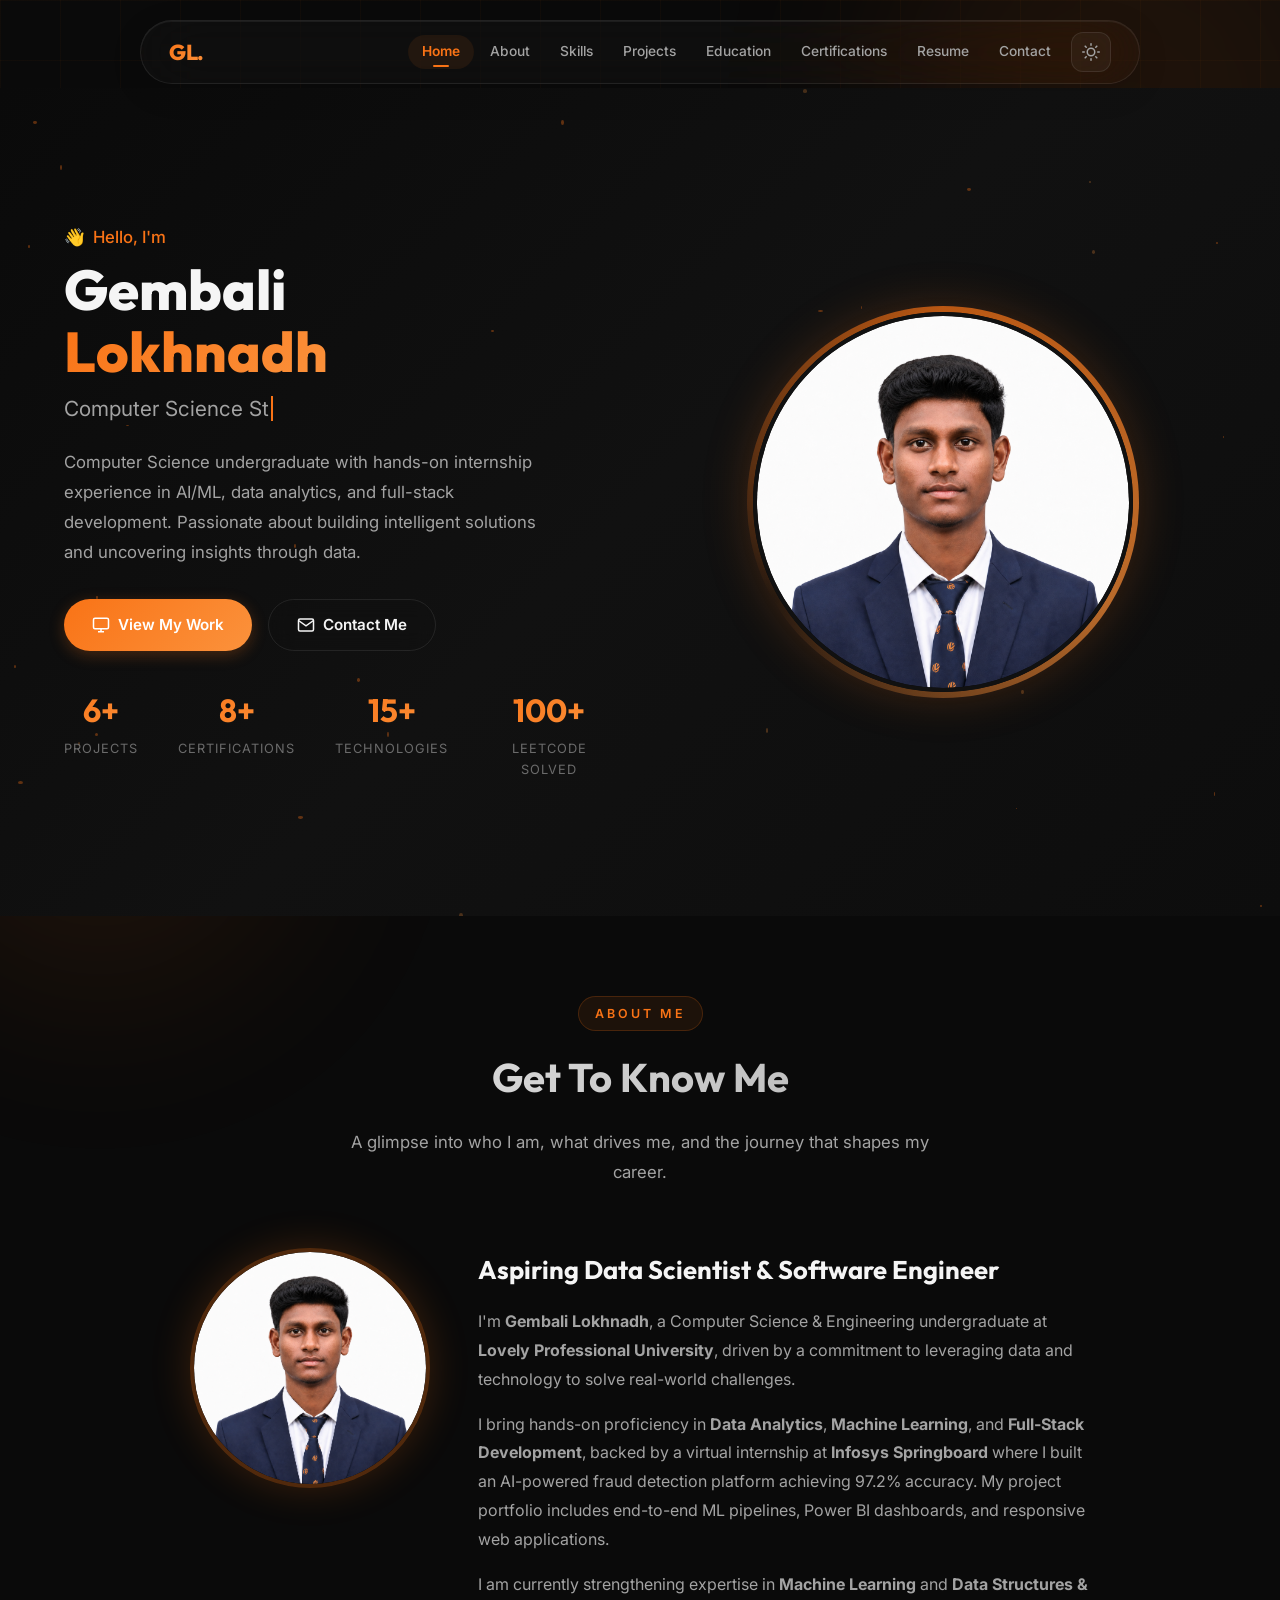
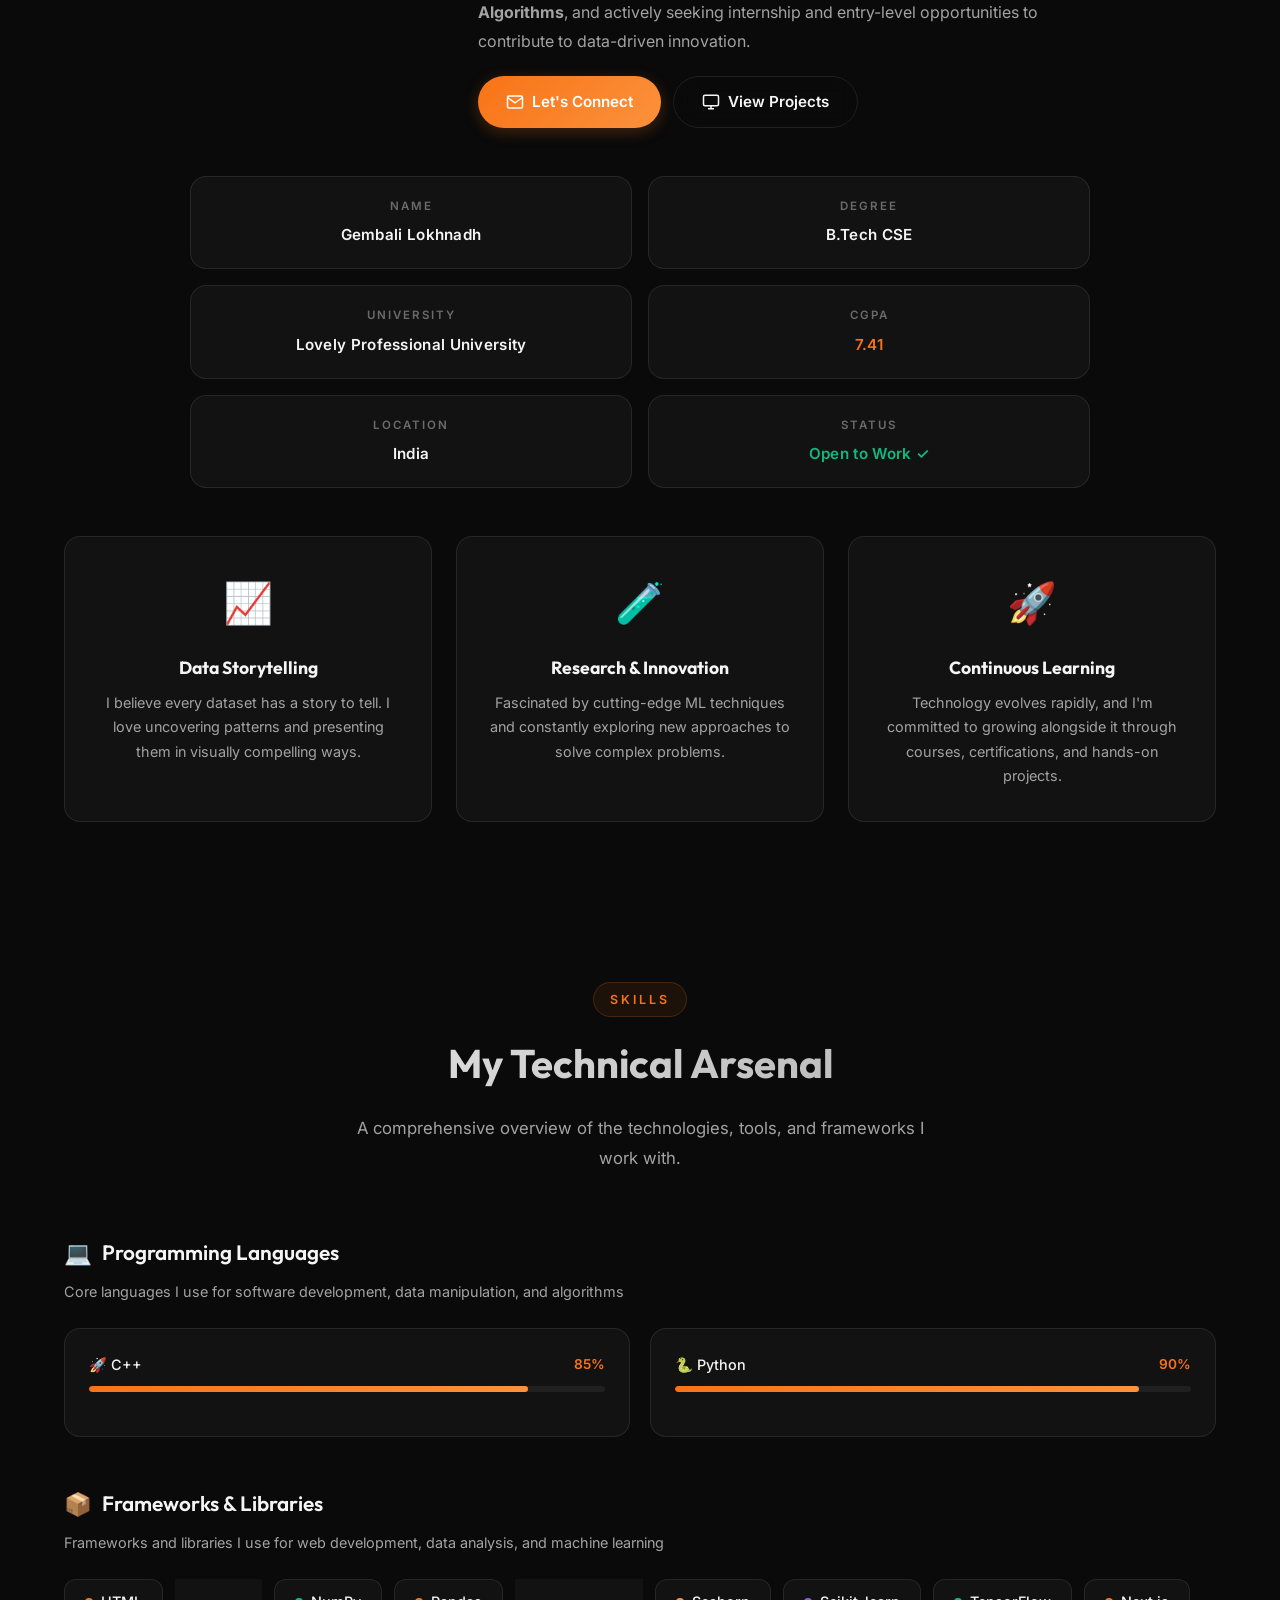
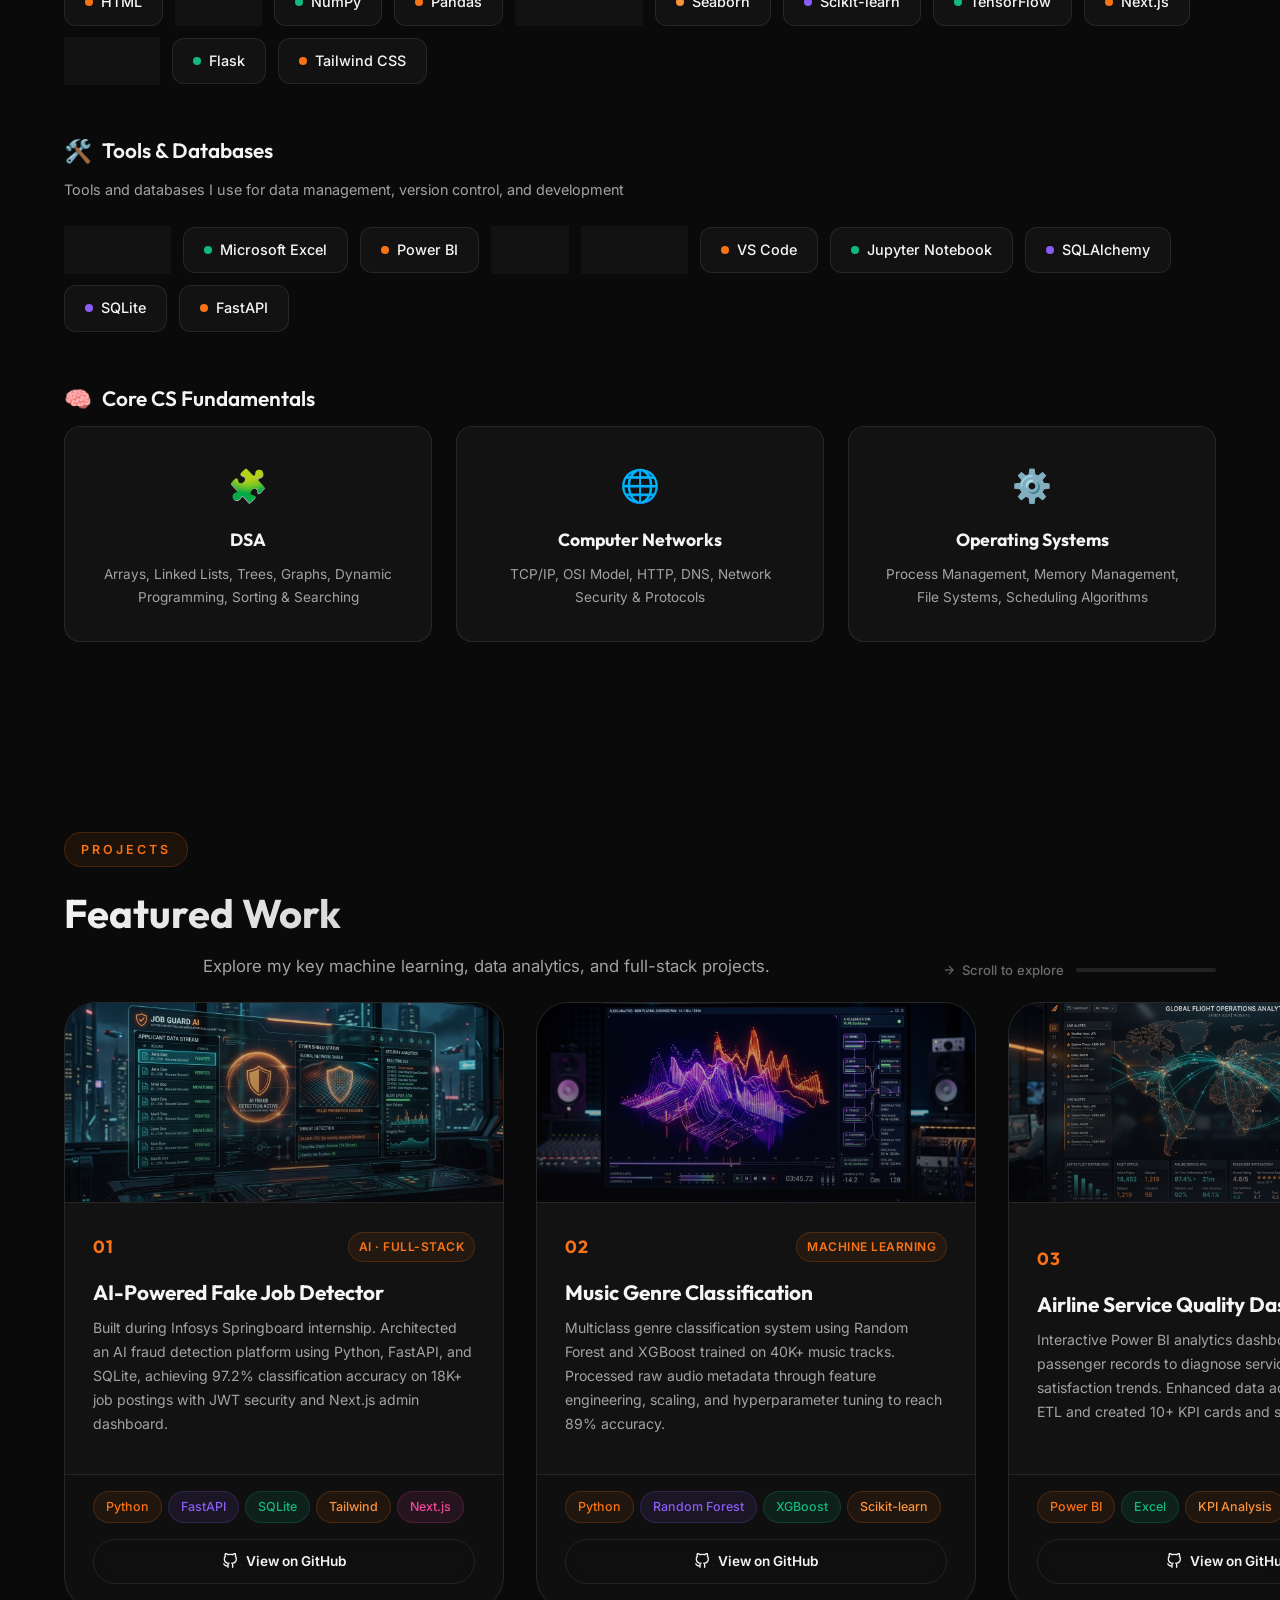
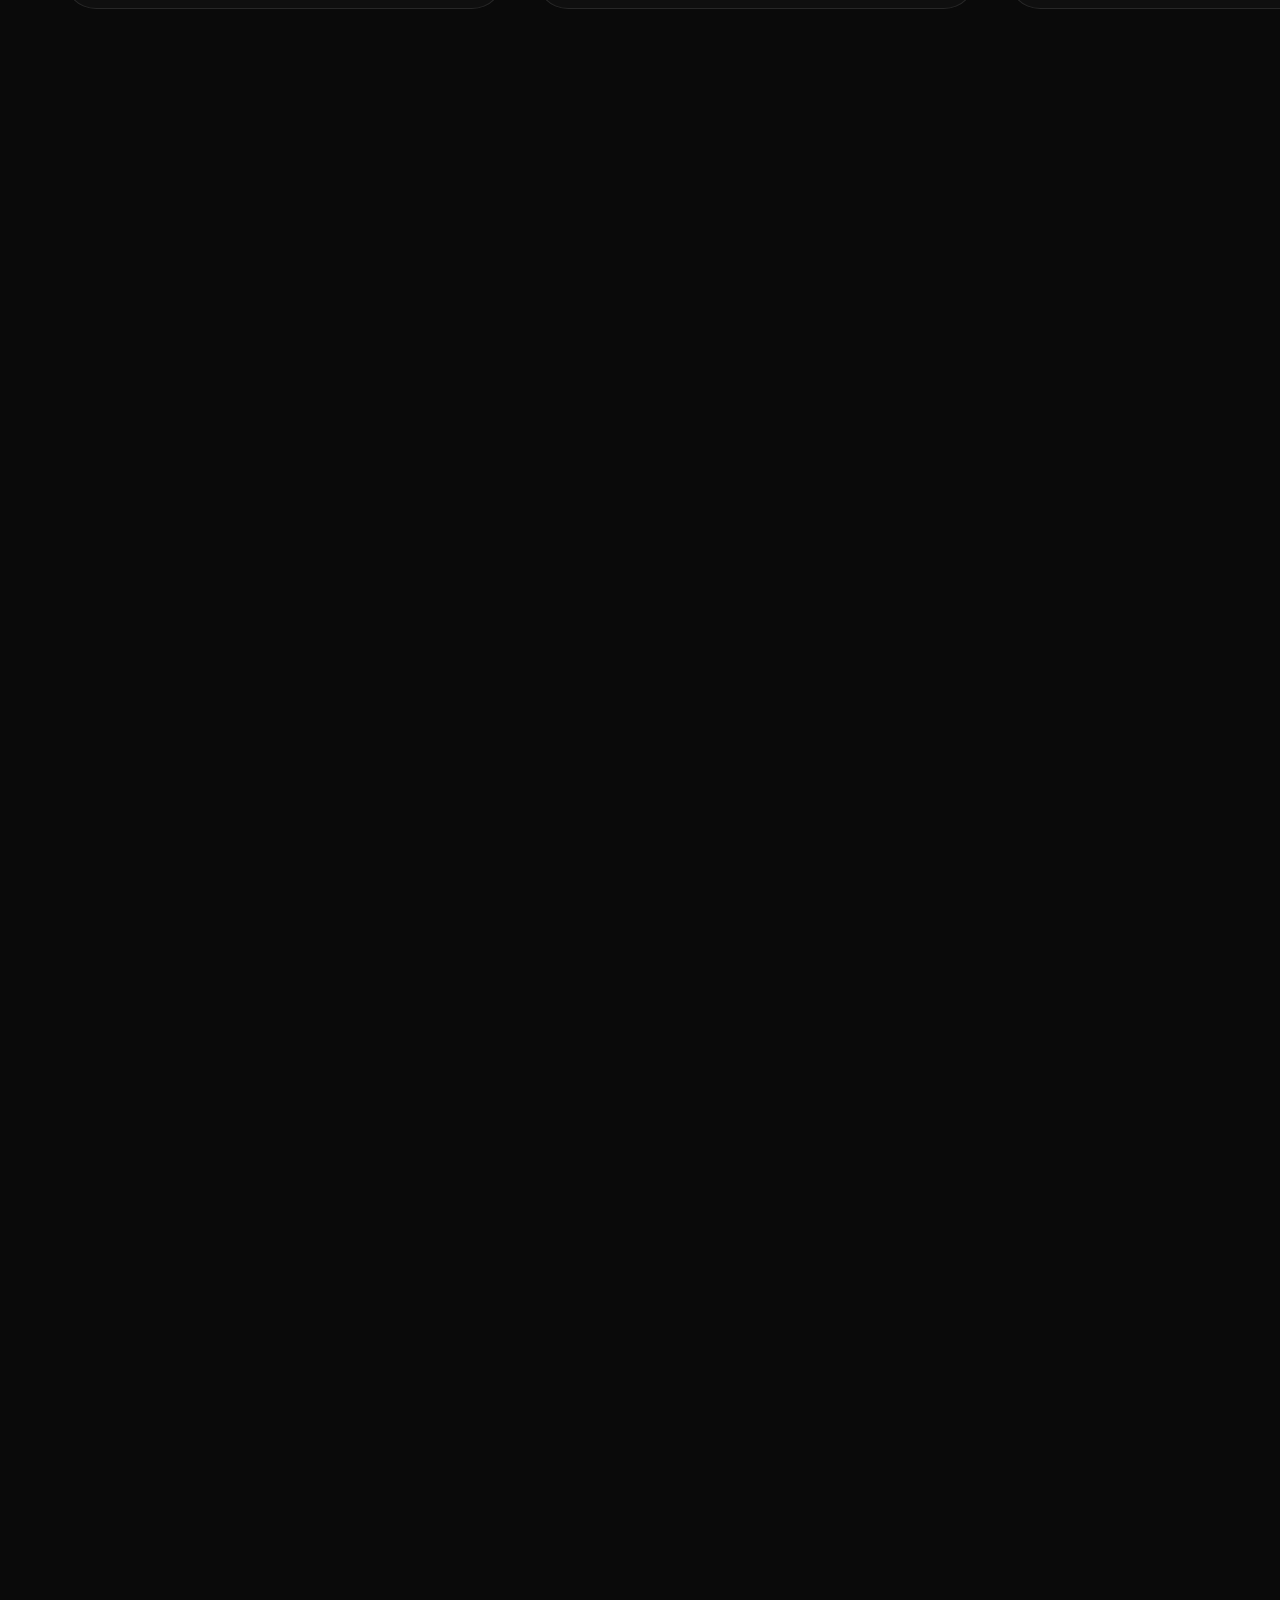
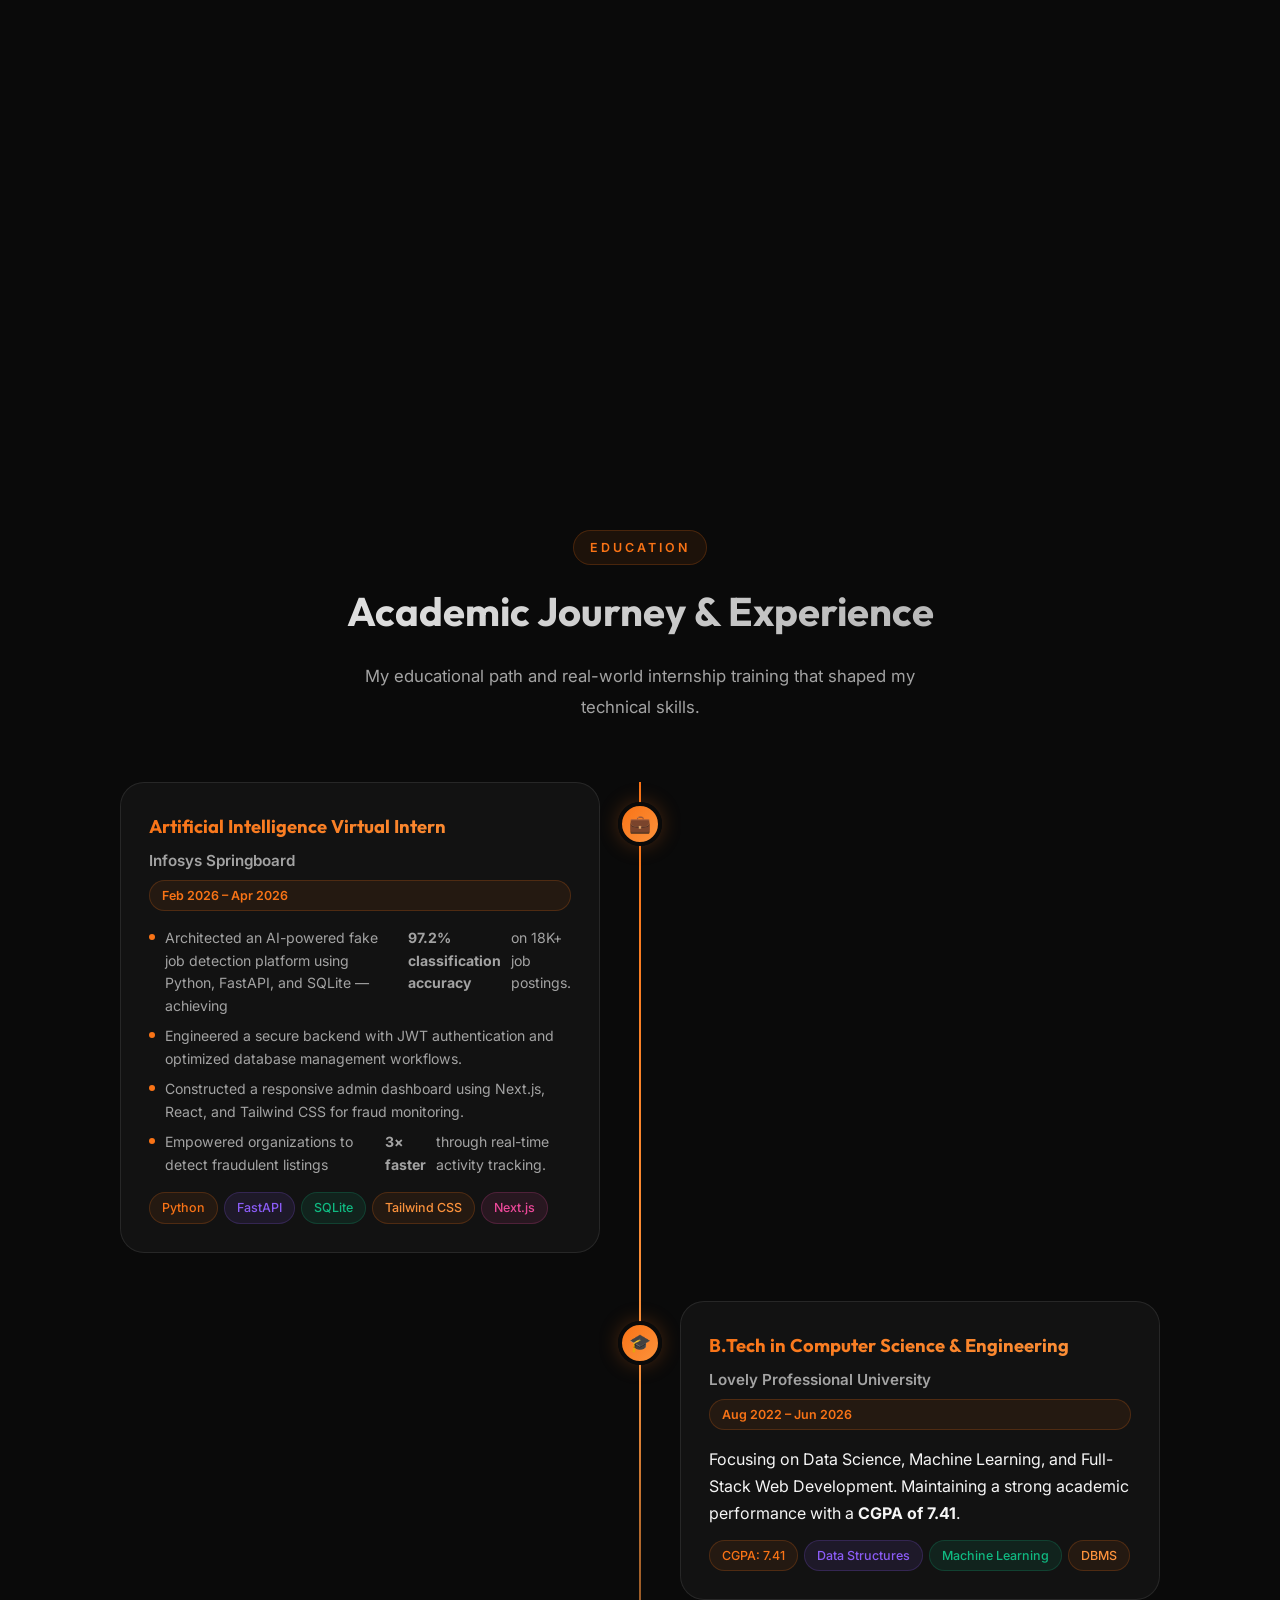
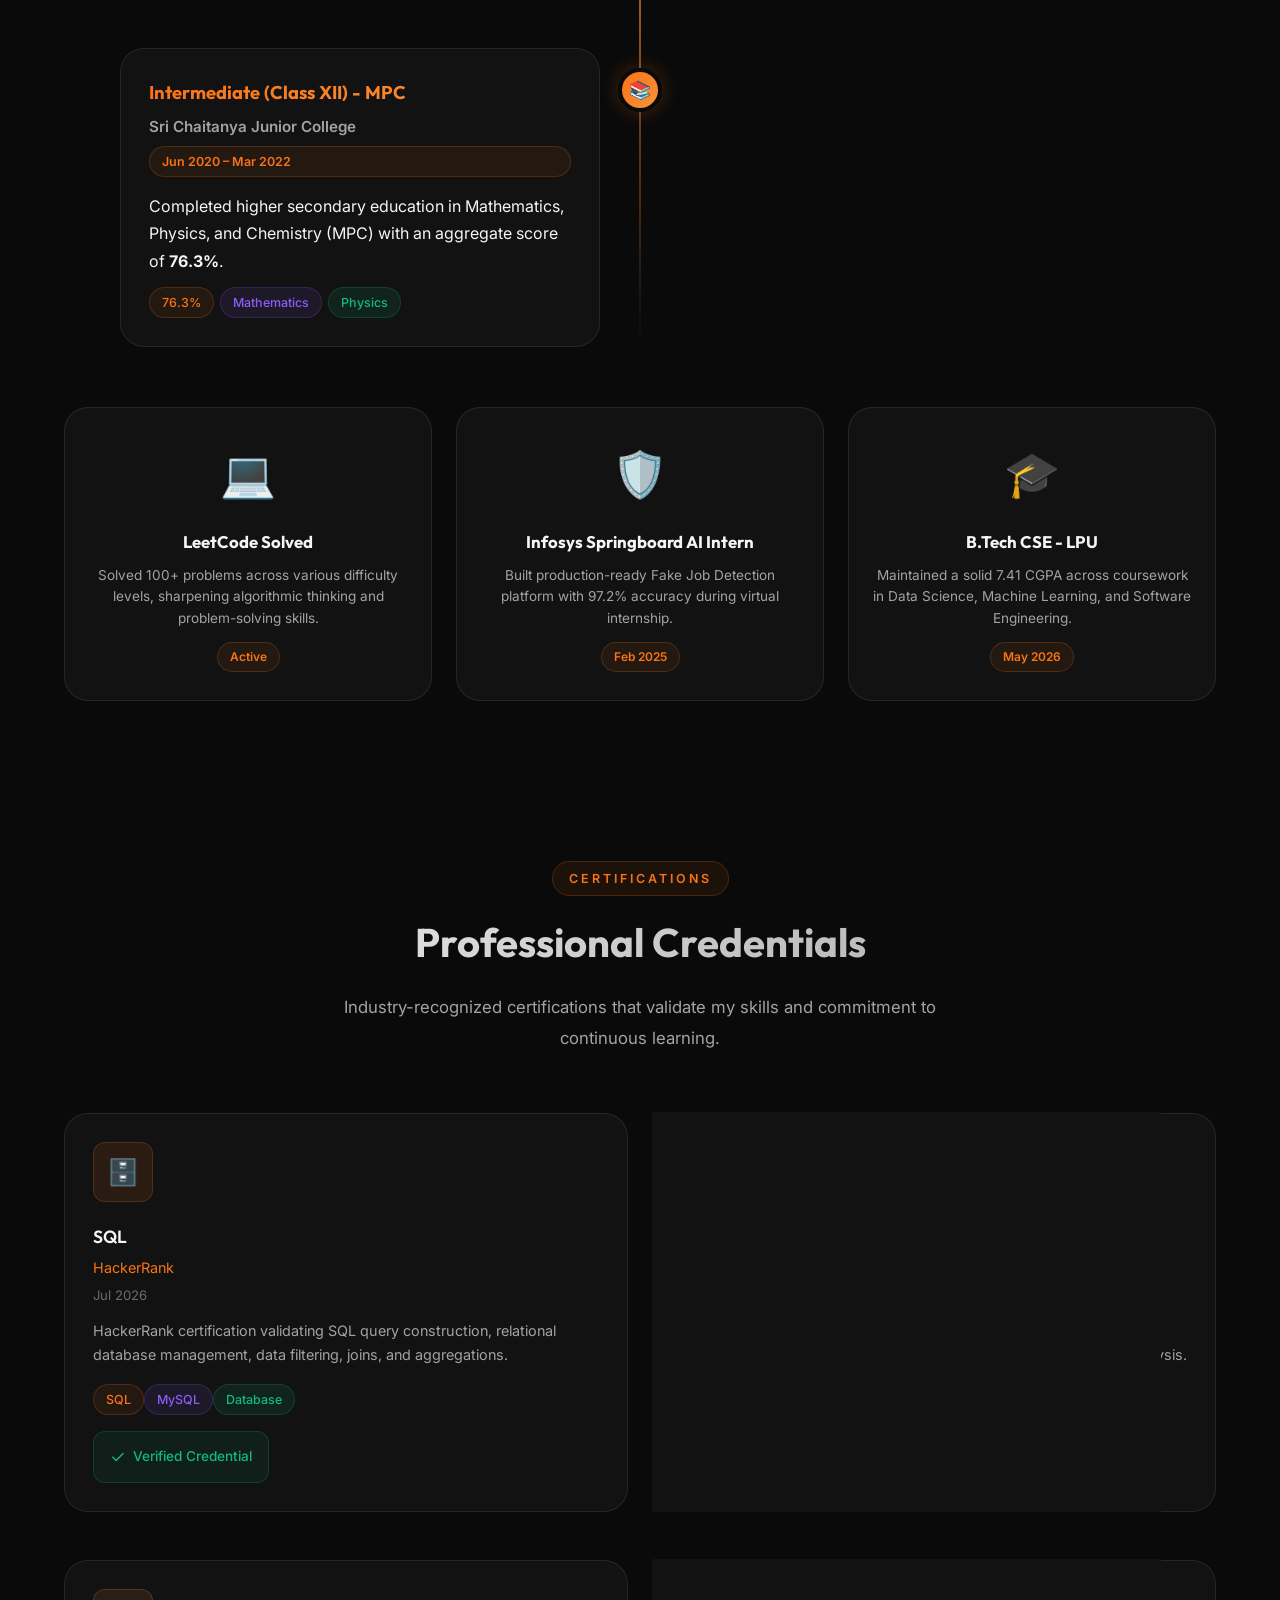
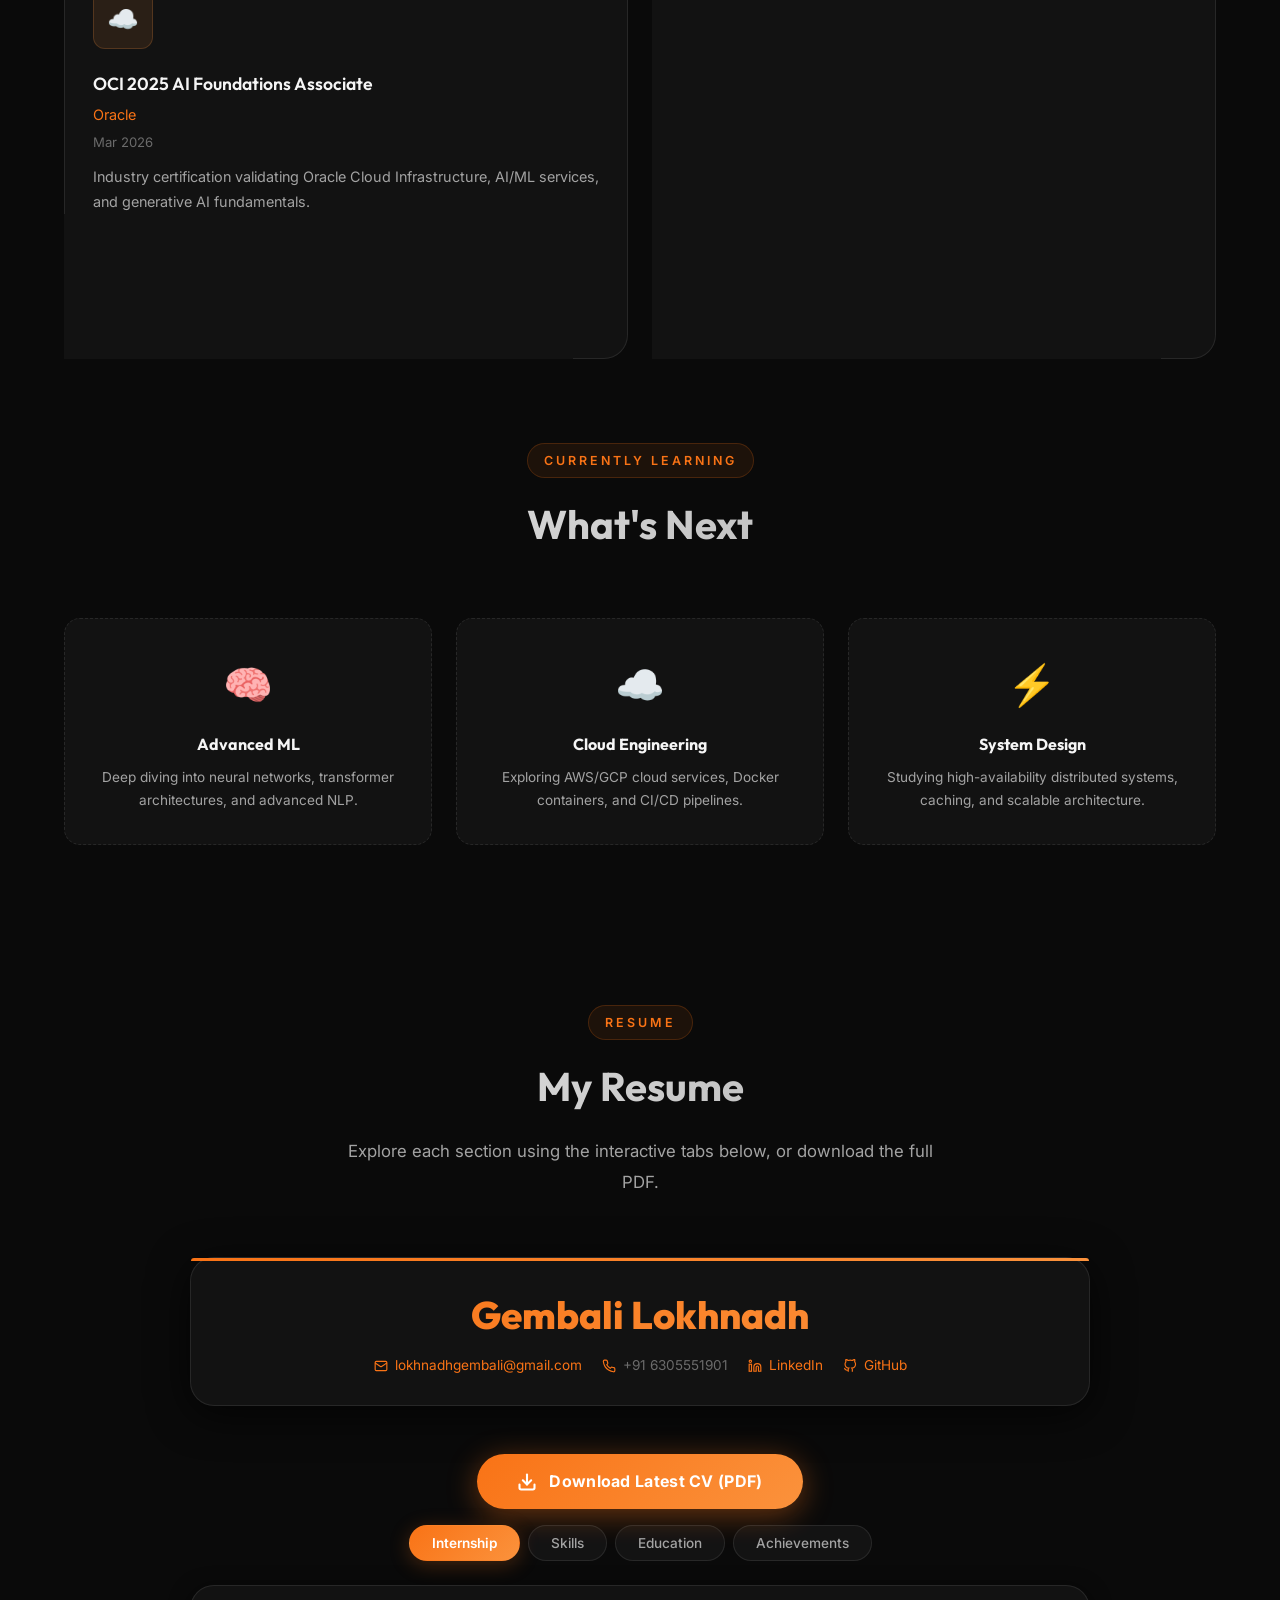
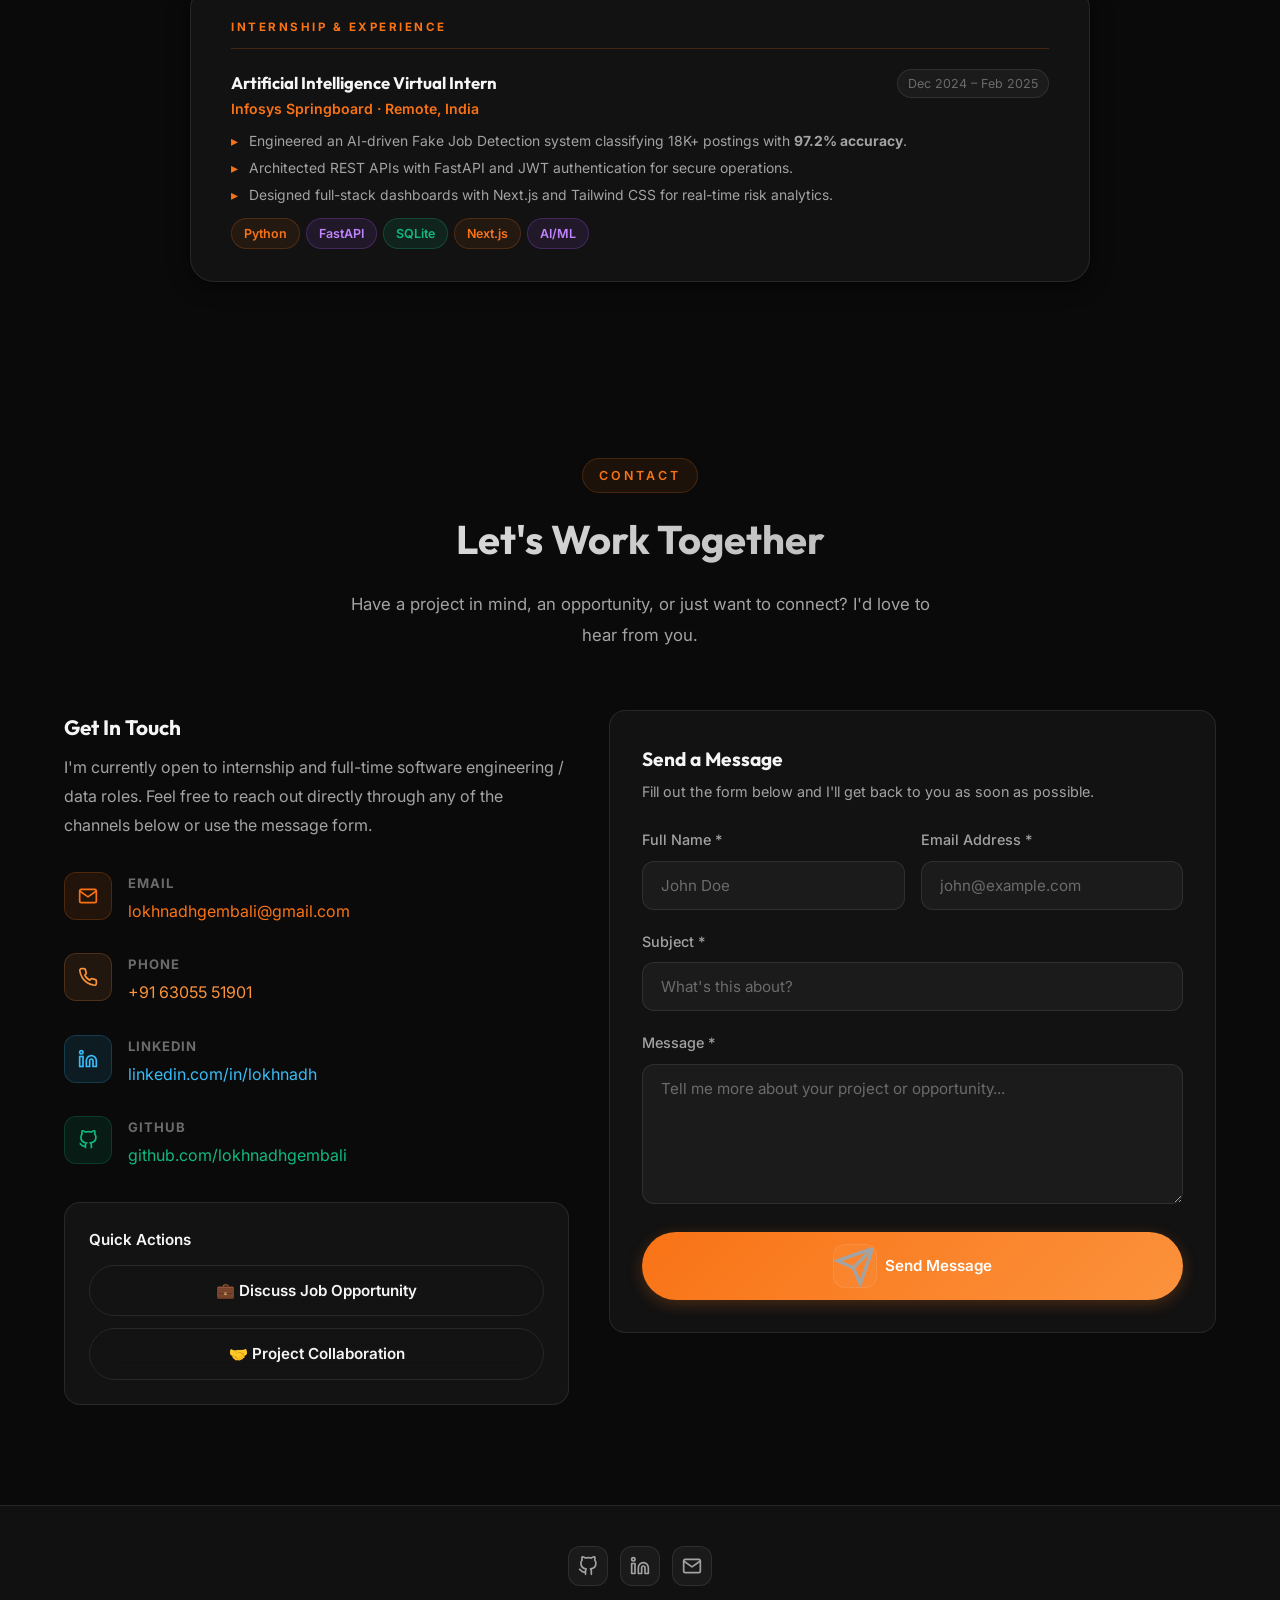
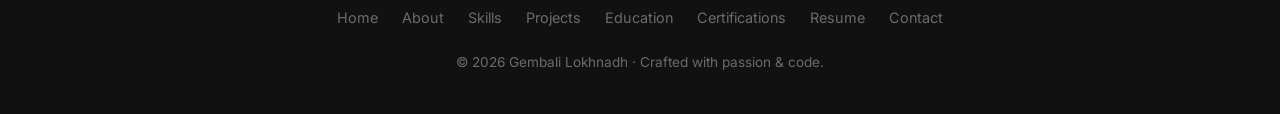
==== commit 827ff487: "Add custom project preview photos to horizontal scrolling gallery cards" ====
--- a/index.html
+++ b/index.html
@@ -316,12 +316,15 @@
 
             <!-- Card 01: Fake Job Detector -->
             <div class="project-gallery-item">
+              <div class="project-item-image-wrap">
+                <img src="assets/projects/fake_job_detector.jpg" alt="AI-Powered Fake Job Detector" class="project-item-img" loading="lazy">
+                <div class="project-item-image-overlay"></div>
+              </div>
               <div class="project-item-top">
                 <div class="project-item-badge-row">
                   <span class="project-item-number">01</span>
                   <span class="project-item-category">AI · Full-Stack</span>
                 </div>
-                <div class="project-item-icon">🛡️</div>
                 <h3 class="project-item-title">AI-Powered Fake Job Detector</h3>
                 <p class="project-item-desc">
                   Built during Infosys Springboard internship. Architected an AI fraud detection platform using Python, FastAPI, and SQLite, achieving 97.2% classification accuracy on 18K+ job postings with JWT security and Next.js admin dashboard.
@@ -344,12 +347,15 @@
 
             <!-- Card 02: Music Genre Classification -->
             <div class="project-gallery-item">
+              <div class="project-item-image-wrap">
+                <img src="assets/projects/music_genre.jpg" alt="Music Genre Classification" class="project-item-img" loading="lazy">
+                <div class="project-item-image-overlay"></div>
+              </div>
               <div class="project-item-top">
                 <div class="project-item-badge-row">
                   <span class="project-item-number">02</span>
                   <span class="project-item-category">Machine Learning</span>
                 </div>
-                <div class="project-item-icon">🎵</div>
                 <h3 class="project-item-title">Music Genre Classification</h3>
                 <p class="project-item-desc">
                   Multiclass genre classification system using Random Forest and XGBoost trained on 40K+ music tracks. Processed raw audio metadata through feature engineering, scaling, and hyperparameter tuning to reach 89% accuracy.
@@ -371,12 +377,15 @@
 
             <!-- Card 03: Airline Service Quality Analysis -->
             <div class="project-gallery-item">
+              <div class="project-item-image-wrap">
+                <img src="assets/projects/airline_analytics.jpg" alt="Airline Service Quality Dashboard" class="project-item-img" loading="lazy">
+                <div class="project-item-image-overlay"></div>
+              </div>
               <div class="project-item-top">
                 <div class="project-item-badge-row">
                   <span class="project-item-number">03</span>
                   <span class="project-item-category">Data Analytics</span>
                 </div>
-                <div class="project-item-icon">✈️</div>
                 <h3 class="project-item-title">Airline Service Quality Dashboard</h3>
                 <p class="project-item-desc">
                   Interactive Power BI analytics dashboard analyzing 10K+ passenger records to diagnose service bottlenecks and satisfaction trends. Enhanced data accuracy by 7% via ETL and created 10+ KPI cards and slicers.
@@ -398,12 +407,15 @@
 
             <!-- Card 04: Avocado Ripeness Analysis -->
             <div class="project-gallery-item">
+              <div class="project-item-image-wrap">
+                <img src="assets/projects/avocado_ripeness.jpg" alt="Avocado Ripeness Analysis" class="project-item-img" loading="lazy">
+                <div class="project-item-image-overlay"></div>
+              </div>
               <div class="project-item-top">
                 <div class="project-item-badge-row">
                   <span class="project-item-number">04</span>
                   <span class="project-item-category">Computer Vision</span>
                 </div>
-                <div class="project-item-icon">🥑</div>
                 <h3 class="project-item-title">Avocado Ripeness Analysis</h3>
                 <p class="project-item-desc">
                   Computer vision pipeline classifying avocado ripeness stages from image feeds. Achieved 95% prediction accuracy on 500+ samples using OpenCV and custom ML feature extraction algorithms.
@@ -425,12 +437,15 @@
 
             <!-- Card 05: AI-Powered Food Waste Tracker -->
             <div class="project-gallery-item">
+              <div class="project-item-image-wrap">
+                <img src="assets/projects/food_waste_tracker.jpg" alt="AI Food Waste Tracker" class="project-item-img" loading="lazy">
+                <div class="project-item-image-overlay"></div>
+              </div>
               <div class="project-item-top">
                 <div class="project-item-badge-row">
                   <span class="project-item-number">05</span>
                   <span class="project-item-category">AI · Web App</span>
                 </div>
-                <div class="project-item-icon">🍽️</div>
                 <h3 class="project-item-title">AI Food Waste Tracker</h3>
                 <p class="project-item-desc">
                   Intelligent food management system evaluating consumption patterns and delivering actionable reduction insights. Includes dynamic usage dashboards and an integrated chatbot achieving 85% prediction accuracy.
@@ -452,12 +467,15 @@
 
             <!-- Card 06: Student Performance Analysis -->
             <div class="project-gallery-item">
+              <div class="project-item-image-wrap">
+                <img src="assets/projects/student_performance.jpg" alt="Student Performance Analysis" class="project-item-img" loading="lazy">
+                <div class="project-item-image-overlay"></div>
+              </div>
               <div class="project-item-top">
                 <div class="project-item-badge-row">
                   <span class="project-item-number">06</span>
                   <span class="project-item-category">Data Science</span>
                 </div>
-                <div class="project-item-icon">📚</div>
                 <h3 class="project-item-title">Student Performance Analysis</h3>
                 <p class="project-item-desc">
                   Data analytics pipeline analyzing 650 student records across 12 academic and behavioral features. Utilized advanced EDA techniques achieving 90% accuracy in predictive academic performance modeling.
--- a/css/style.css
+++ b/css/style.css
@@ -2045,8 +2045,34 @@
   box-shadow: 0 16px 40px rgba(249, 115, 22, 0.18);
 }
 
+.project-item-image-wrap {
+  width: 100%;
+  height: 200px;
+  overflow: hidden;
+  position: relative;
+  border-bottom: 1px solid var(--bg-glass-border);
+}
+
+.project-item-img {
+  width: 100%;
+  height: 100%;
+  object-fit: cover;
+  transition: transform 0.5s ease;
+}
+
+.project-gallery-item:hover .project-item-img {
+  transform: scale(1.06);
+}
+
+.project-item-image-overlay {
+  position: absolute;
+  inset: 0;
+  background: linear-gradient(to bottom, rgba(10, 10, 15, 0.1) 0%, rgba(10, 10, 15, 0.6) 100%);
+  pointer-events: none;
+}
+
 .project-item-top {
-  padding: 28px 28px 16px;
+  padding: 22px 28px 16px;
   position: relative;
 }
 
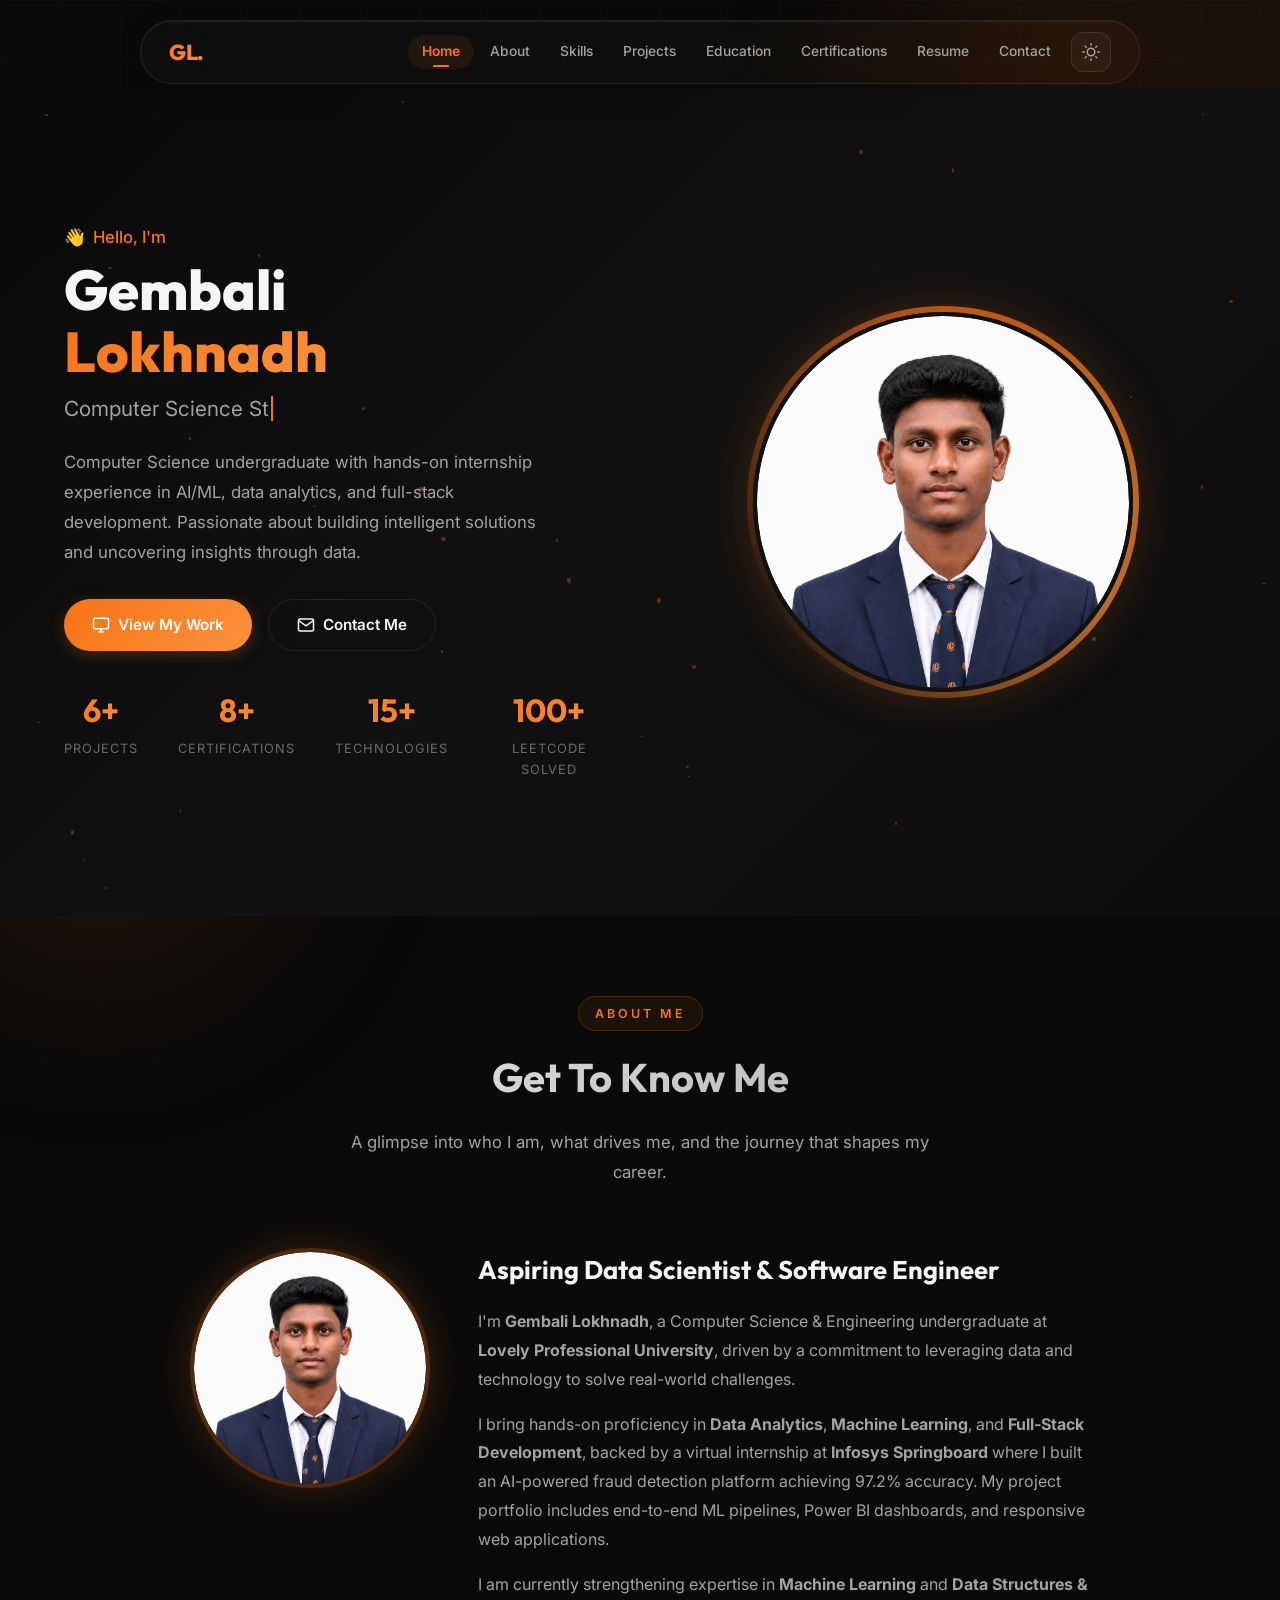
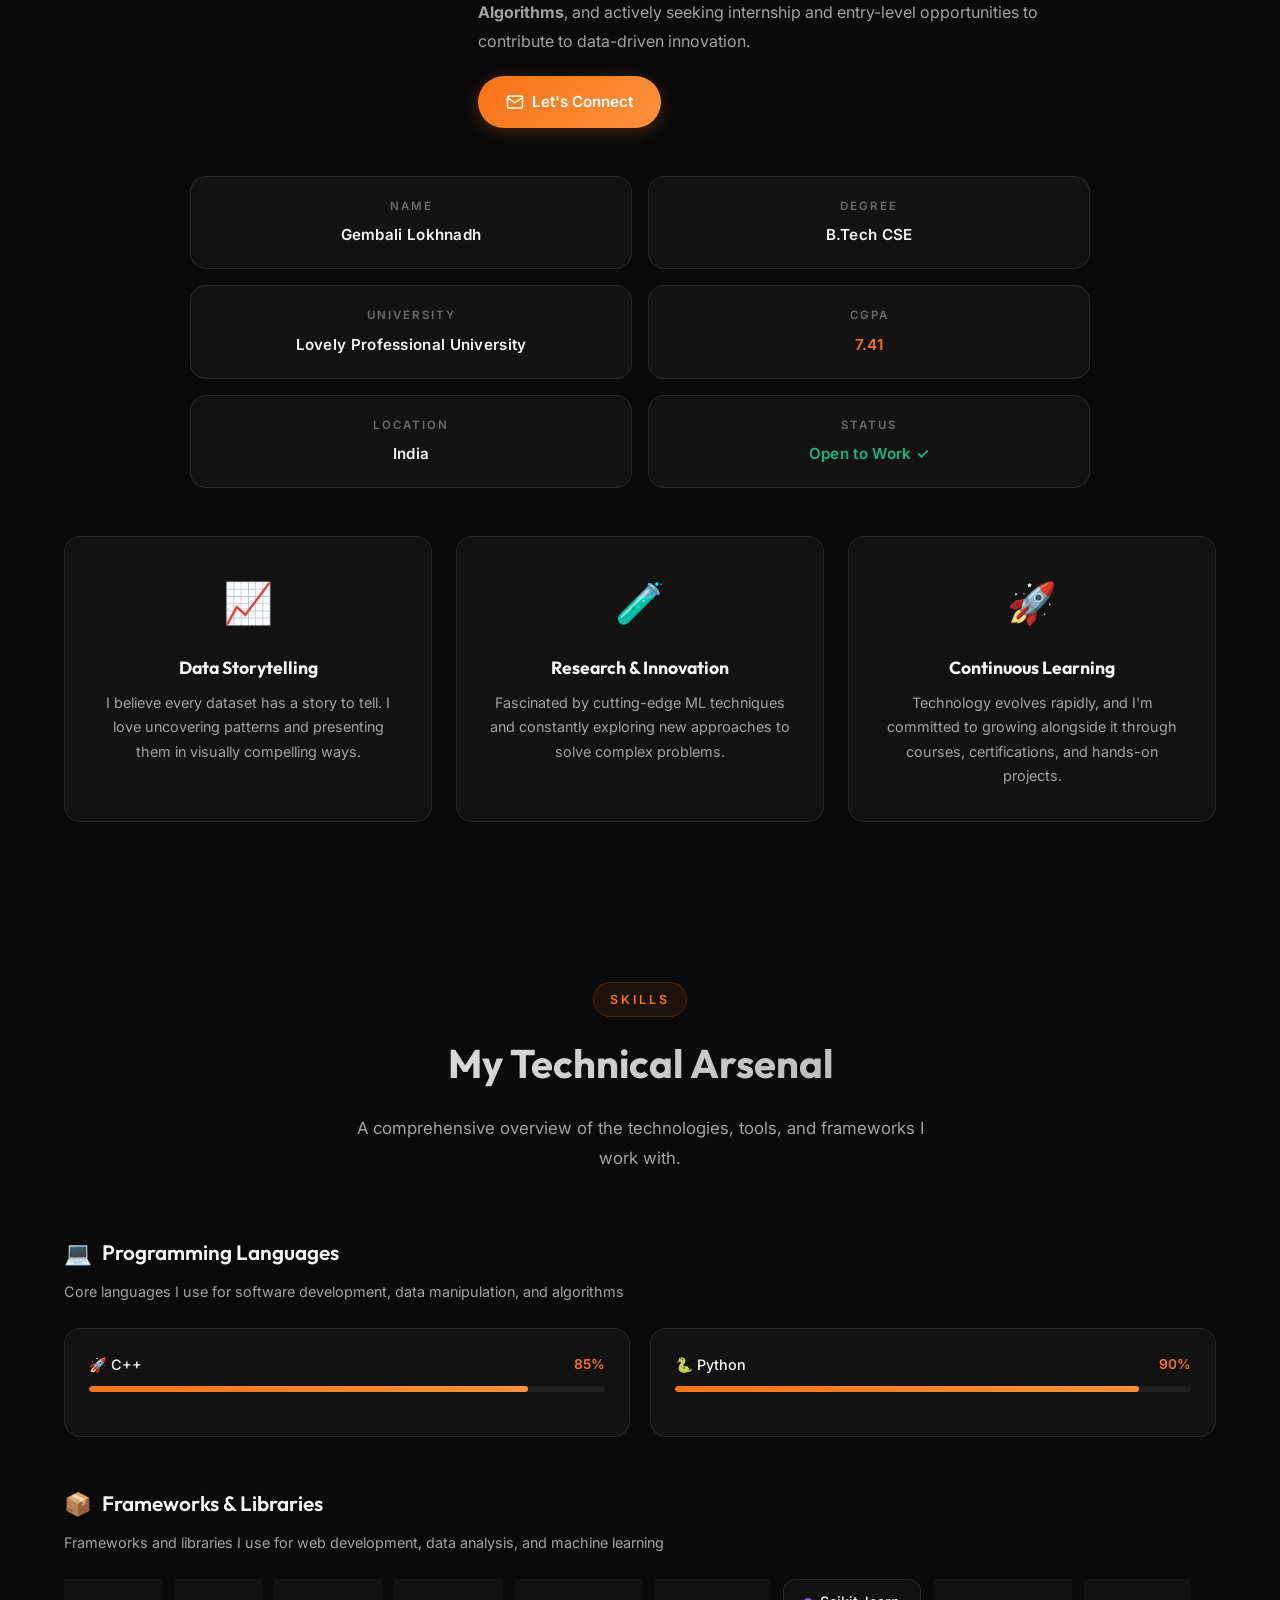
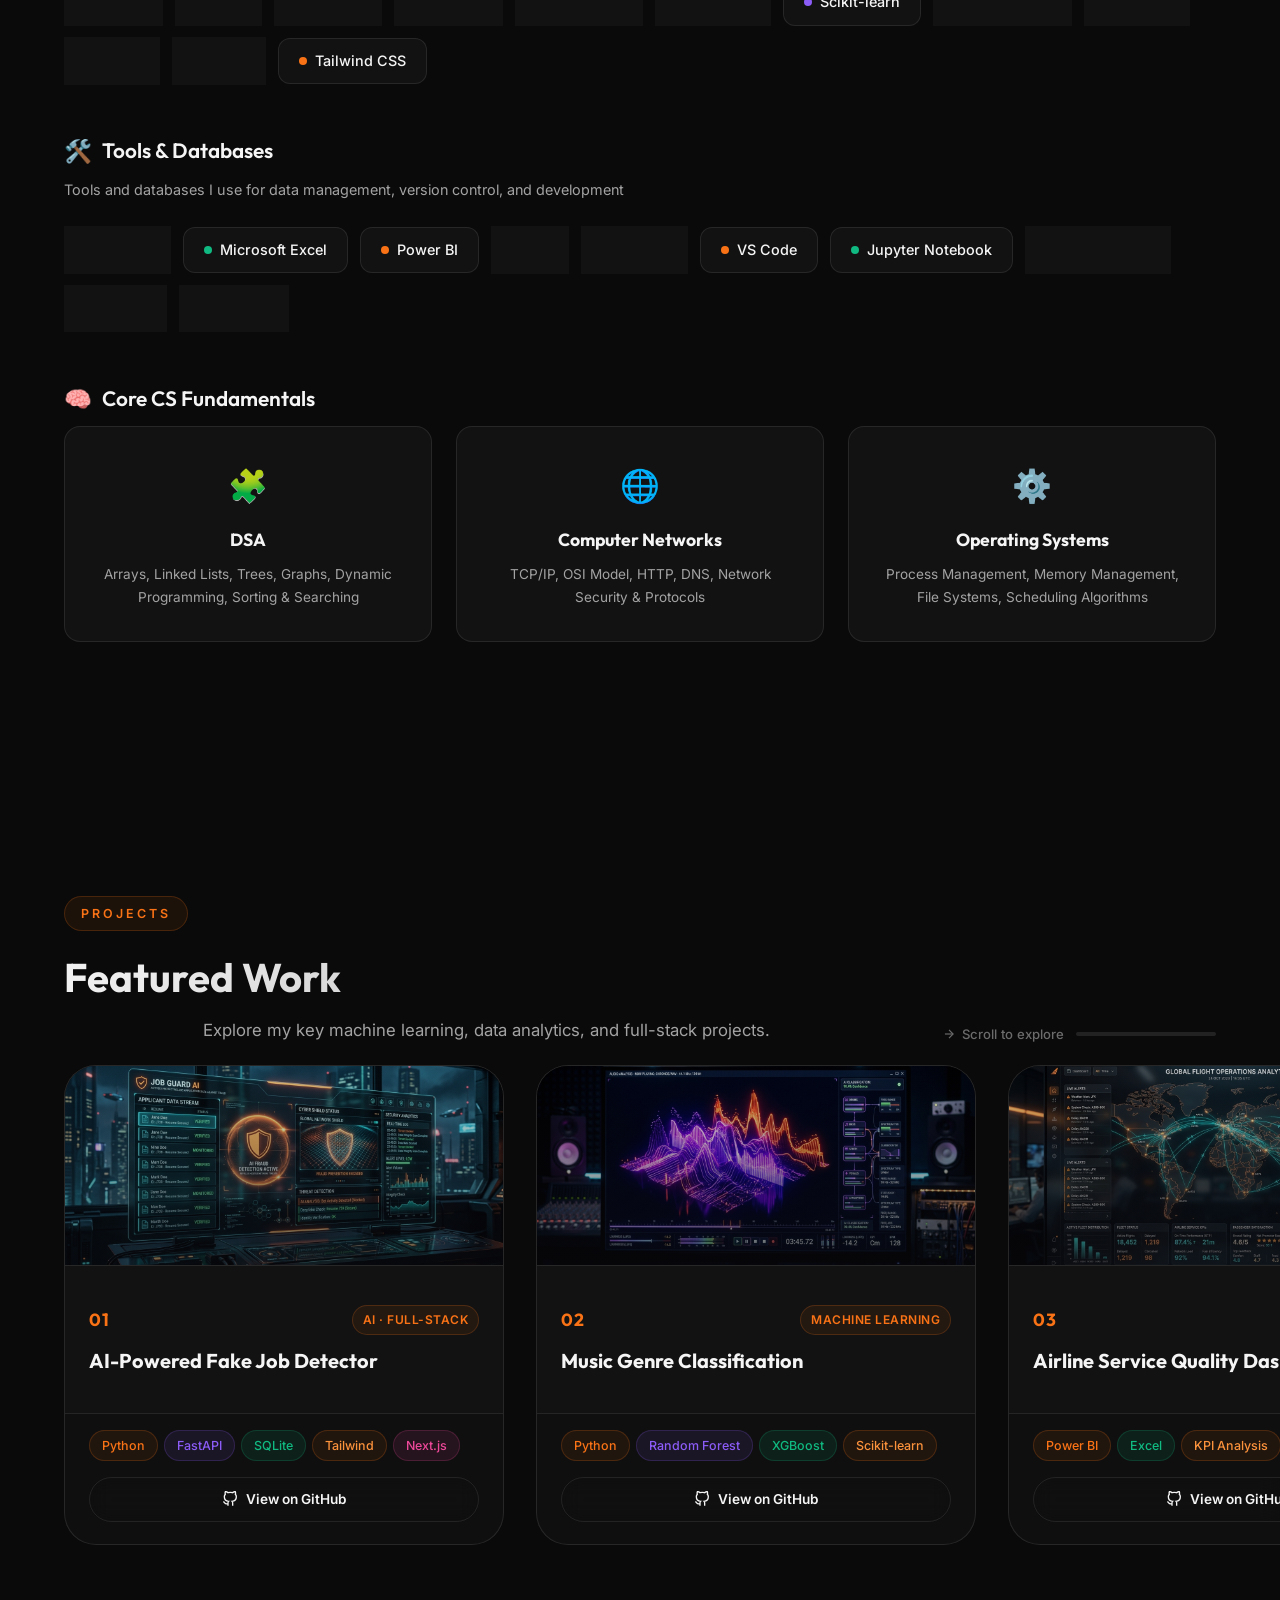
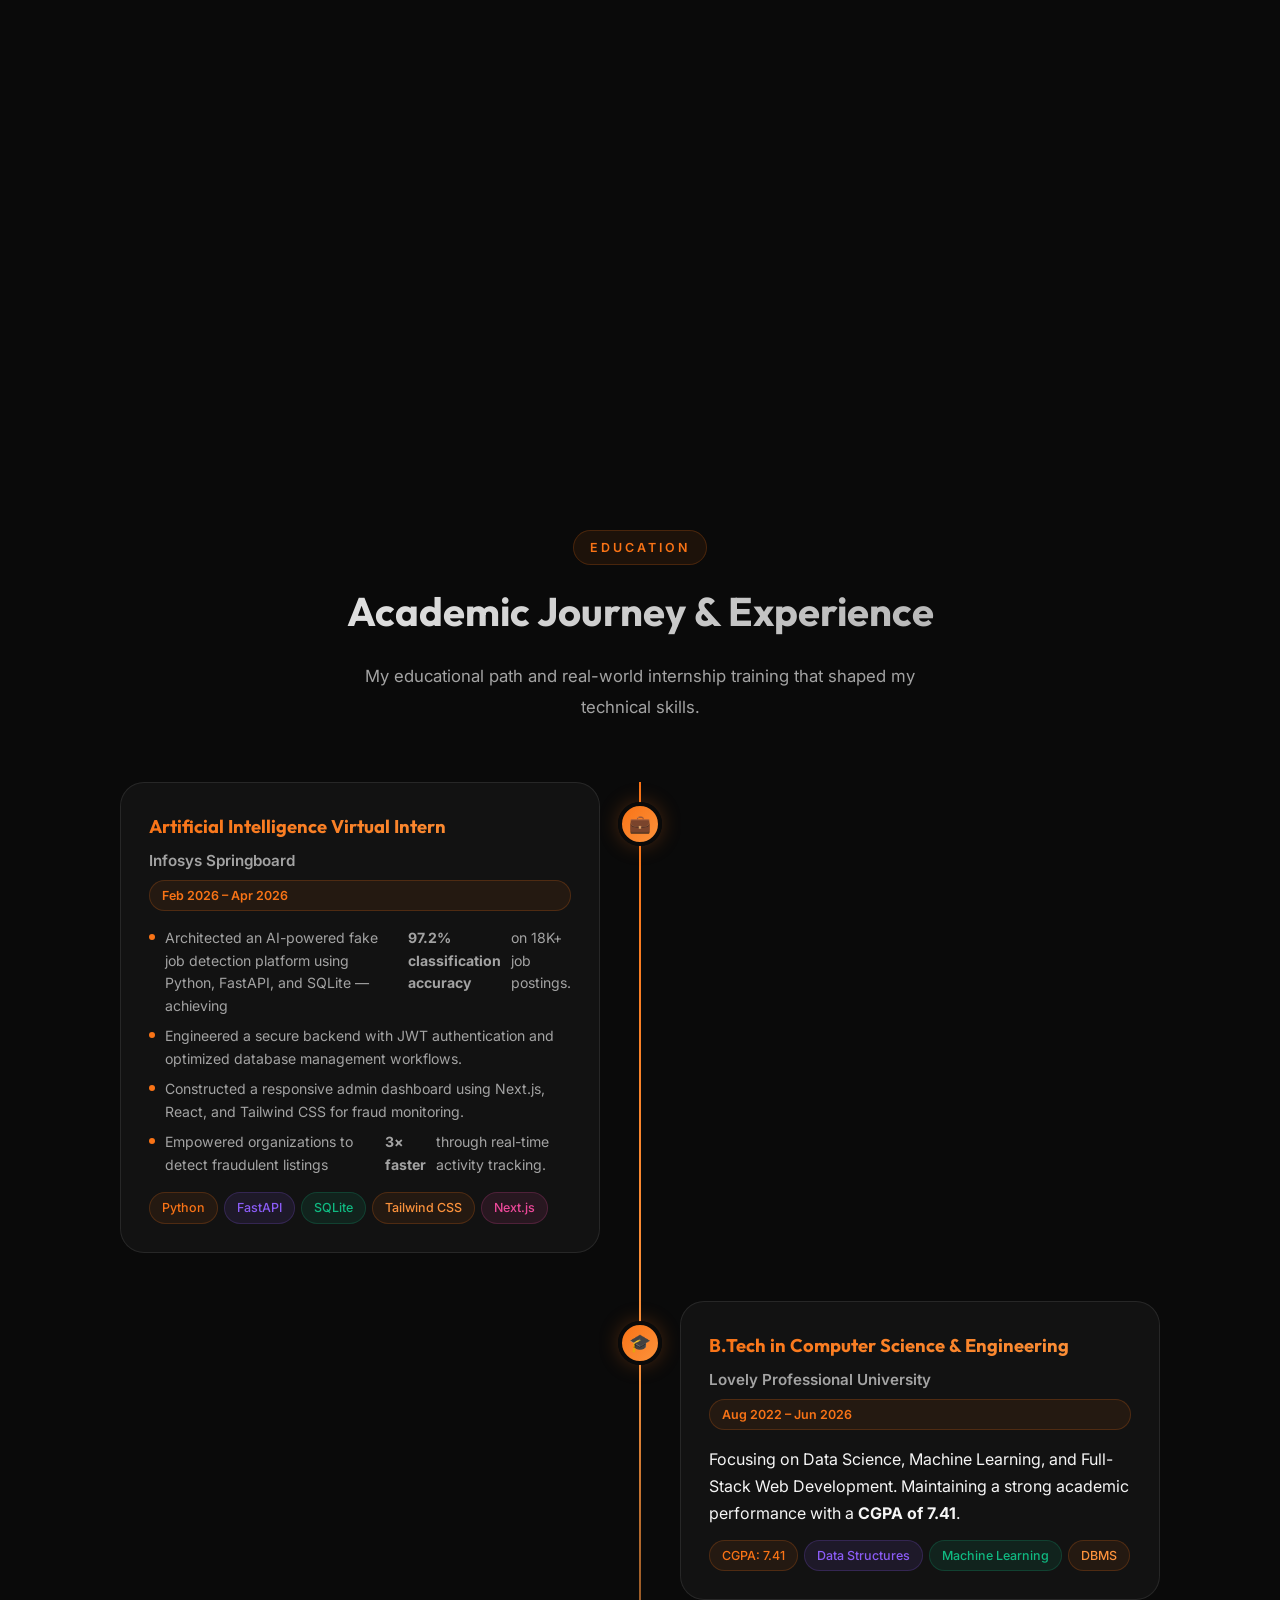
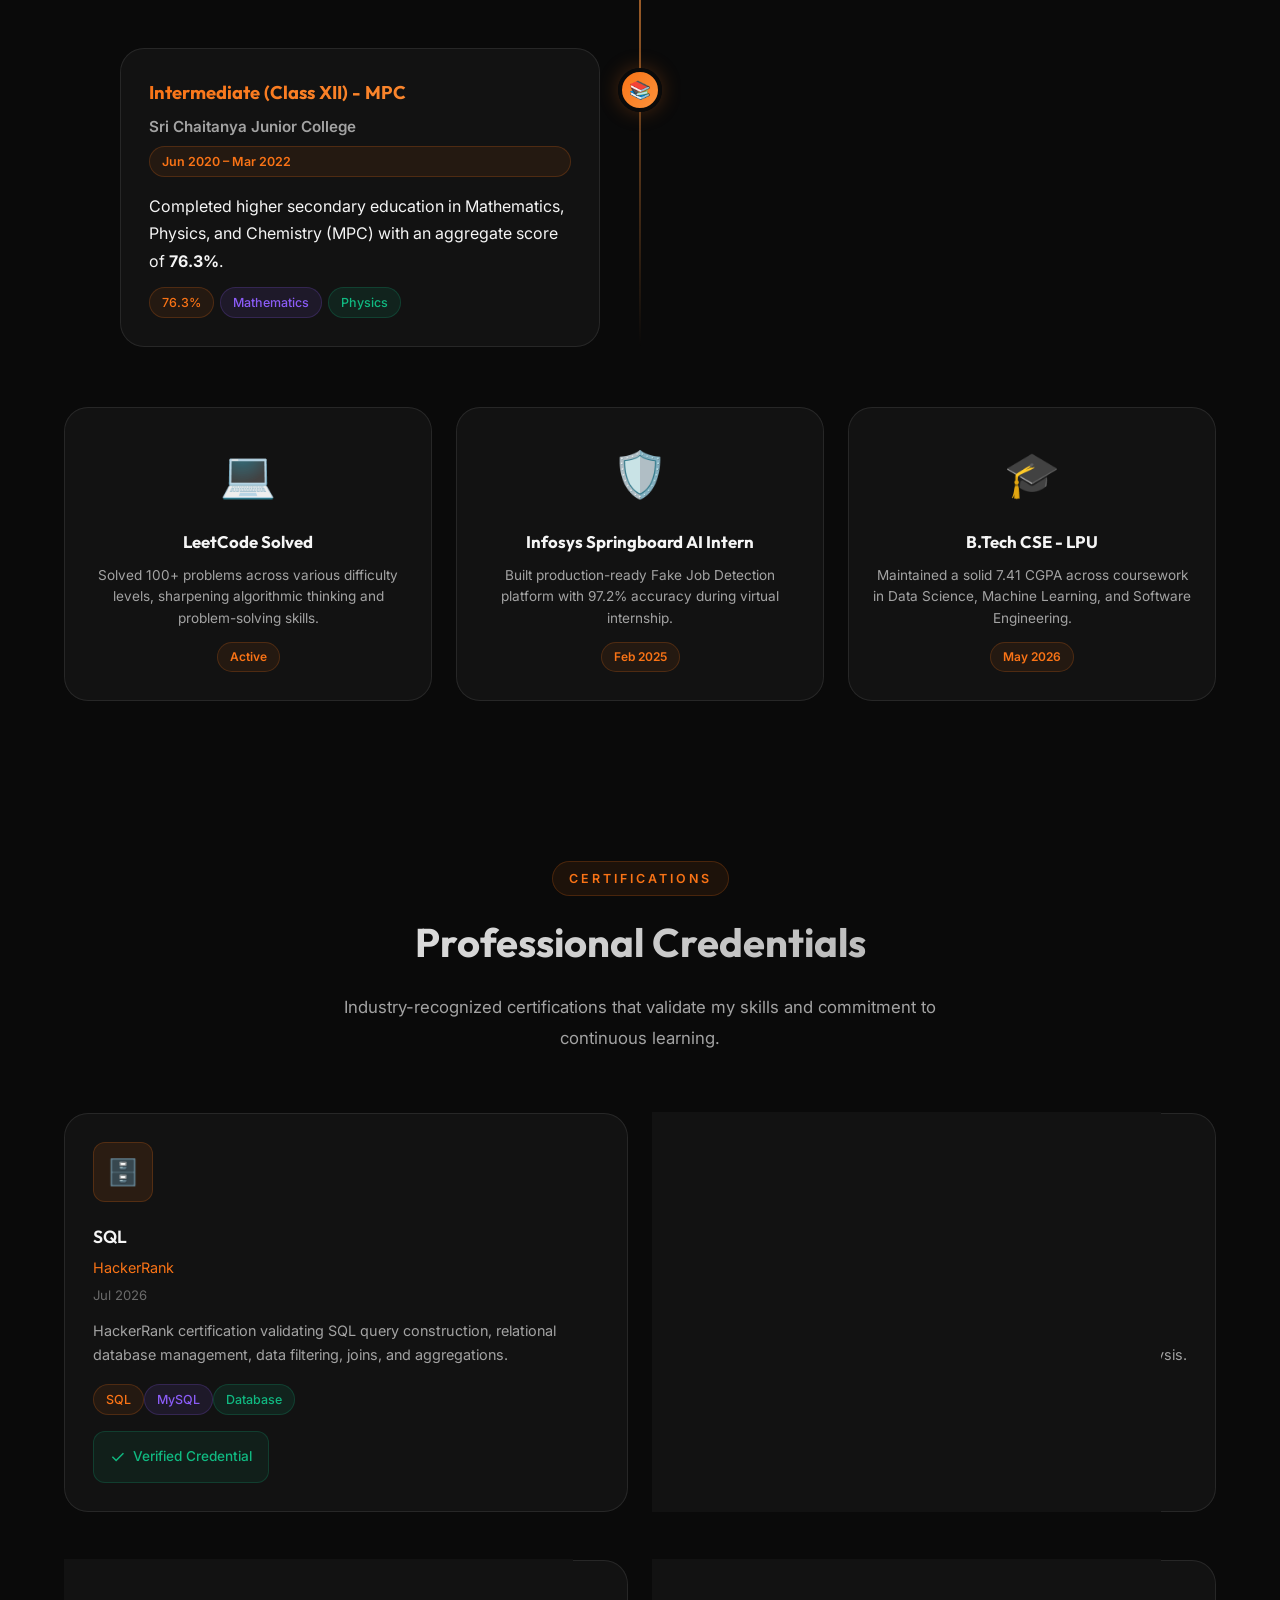
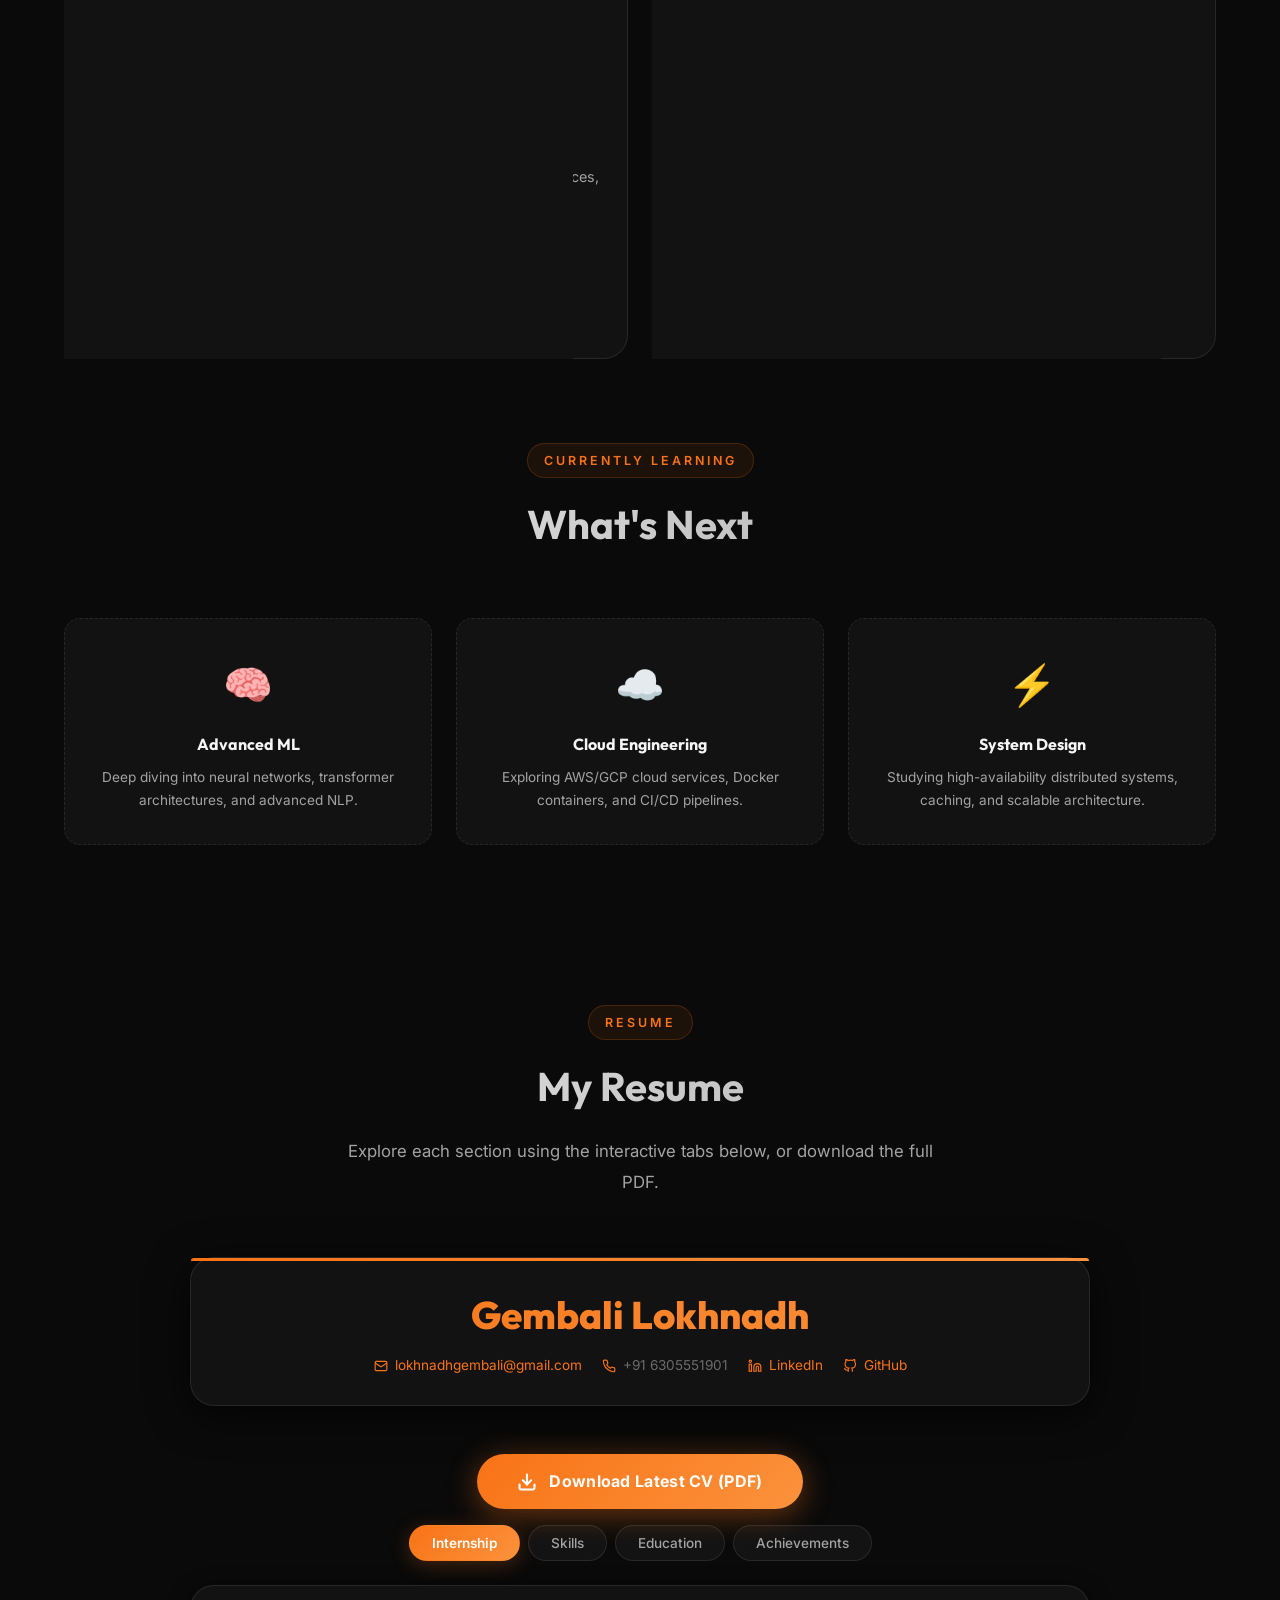
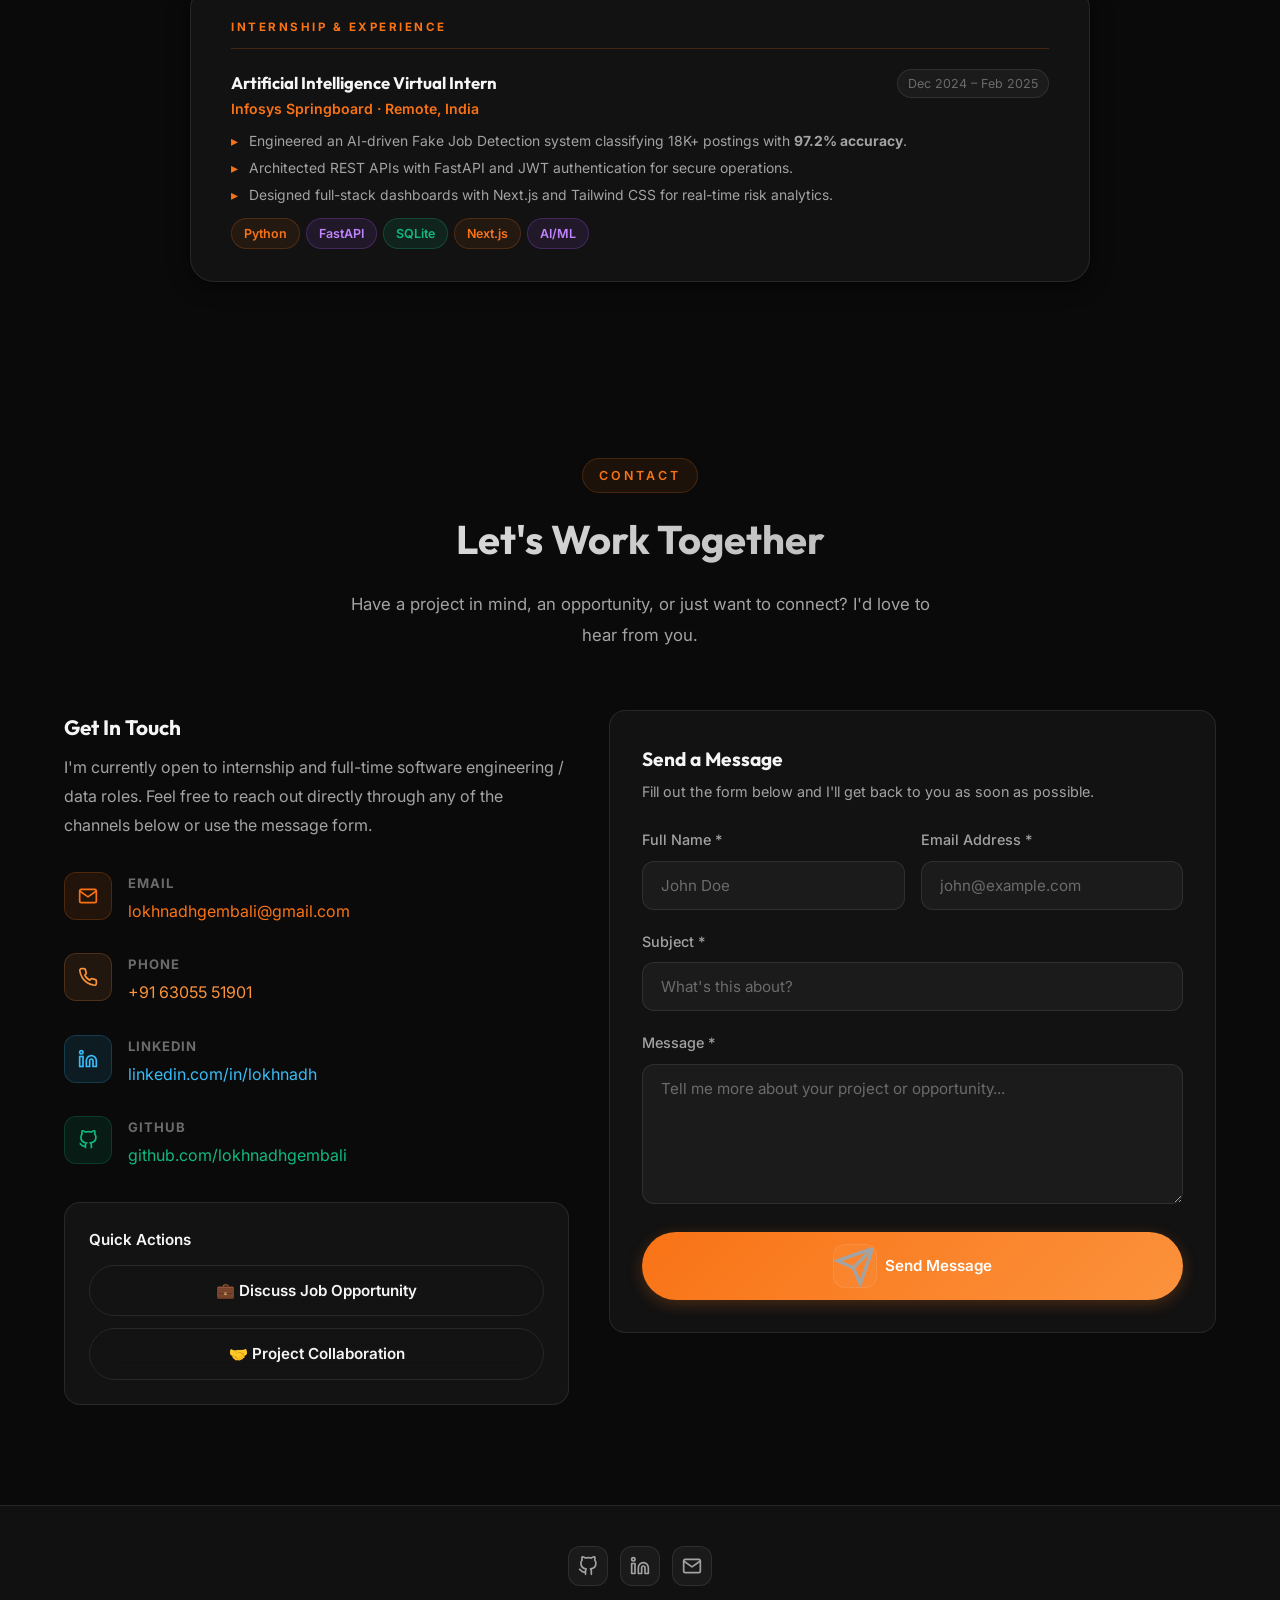
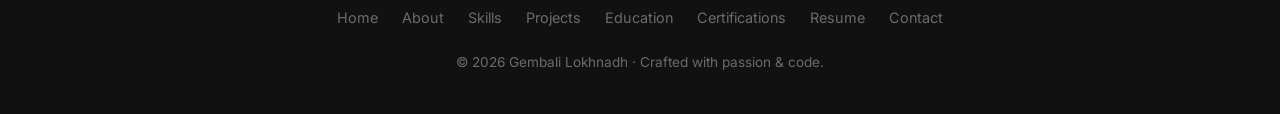
==== commit 2c13b58b: "Remove project description paragraphs below project titles for cleaner card layout" ====
--- a/index.html
+++ b/index.html
@@ -326,9 +326,6 @@
                   <span class="project-item-category">AI · Full-Stack</span>
                 </div>
                 <h3 class="project-item-title">AI-Powered Fake Job Detector</h3>
-                <p class="project-item-desc">
-                  Built during Infosys Springboard internship. Architected an AI fraud detection platform using Python, FastAPI, and SQLite, achieving 97.2% classification accuracy on 18K+ job postings with JWT security and Next.js admin dashboard.
-                </p>
               </div>
               <div class="project-item-bottom">
                 <div class="project-item-tags">
@@ -357,9 +354,6 @@
                   <span class="project-item-category">Machine Learning</span>
                 </div>
                 <h3 class="project-item-title">Music Genre Classification</h3>
-                <p class="project-item-desc">
-                  Multiclass genre classification system using Random Forest and XGBoost trained on 40K+ music tracks. Processed raw audio metadata through feature engineering, scaling, and hyperparameter tuning to reach 89% accuracy.
-                </p>
               </div>
               <div class="project-item-bottom">
                 <div class="project-item-tags">
@@ -387,9 +381,6 @@
                   <span class="project-item-category">Data Analytics</span>
                 </div>
                 <h3 class="project-item-title">Airline Service Quality Dashboard</h3>
-                <p class="project-item-desc">
-                  Interactive Power BI analytics dashboard analyzing 10K+ passenger records to diagnose service bottlenecks and satisfaction trends. Enhanced data accuracy by 7% via ETL and created 10+ KPI cards and slicers.
-                </p>
               </div>
               <div class="project-item-bottom">
                 <div class="project-item-tags">
@@ -417,9 +408,6 @@
                   <span class="project-item-category">Computer Vision</span>
                 </div>
                 <h3 class="project-item-title">Avocado Ripeness Analysis</h3>
-                <p class="project-item-desc">
-                  Computer vision pipeline classifying avocado ripeness stages from image feeds. Achieved 95% prediction accuracy on 500+ samples using OpenCV and custom ML feature extraction algorithms.
-                </p>
               </div>
               <div class="project-item-bottom">
                 <div class="project-item-tags">
@@ -447,9 +435,6 @@
                   <span class="project-item-category">AI · Web App</span>
                 </div>
                 <h3 class="project-item-title">AI Food Waste Tracker</h3>
-                <p class="project-item-desc">
-                  Intelligent food management system evaluating consumption patterns and delivering actionable reduction insights. Includes dynamic usage dashboards and an integrated chatbot achieving 85% prediction accuracy.
-                </p>
               </div>
               <div class="project-item-bottom">
                 <div class="project-item-tags">
@@ -477,9 +462,6 @@
                   <span class="project-item-category">Data Science</span>
                 </div>
                 <h3 class="project-item-title">Student Performance Analysis</h3>
-                <p class="project-item-desc">
-                  Data analytics pipeline analyzing 650 student records across 12 academic and behavioral features. Utilized advanced EDA techniques achieving 90% accuracy in predictive academic performance modeling.
-                </p>
               </div>
               <div class="project-item-bottom">
                 <div class="project-item-tags">
--- a/css/style.css
+++ b/css/style.css
@@ -2072,7 +2072,7 @@
 }
 
 .project-item-top {
-  padding: 22px 28px 16px;
+  padding: 20px 24px 20px;
   position: relative;
 }
 
@@ -2080,7 +2080,7 @@
   display: flex;
   justify-content: space-between;
   align-items: center;
-  margin-bottom: 16px;
+  margin-bottom: 12px;
 }
 
 .project-item-number {
@@ -2103,30 +2103,17 @@
   border: 1px solid var(--accent-border);
 }
 
-.project-item-icon {
-  font-size: 2.2rem;
-  margin-bottom: 12px;
-  display: inline-block;
-}
-
 .project-item-title {
   font-family: var(--font-heading);
-  font-size: 1.3rem;
+  font-size: 1.25rem;
   font-weight: 700;
   color: var(--text-primary);
-  margin-bottom: 10px;
+  margin-bottom: 0;
   line-height: 1.35;
 }
 
-.project-item-desc {
-  font-size: 0.88rem;
-  color: var(--text-secondary);
-  line-height: 1.7;
-  margin-bottom: 16px;
-}
-
 .project-item-bottom {
-  padding: 16px 28px 24px;
+  padding: 16px 24px 22px;
   border-top: 1px solid var(--bg-glass-border);
   background: rgba(0, 0, 0, 0.15);
 }
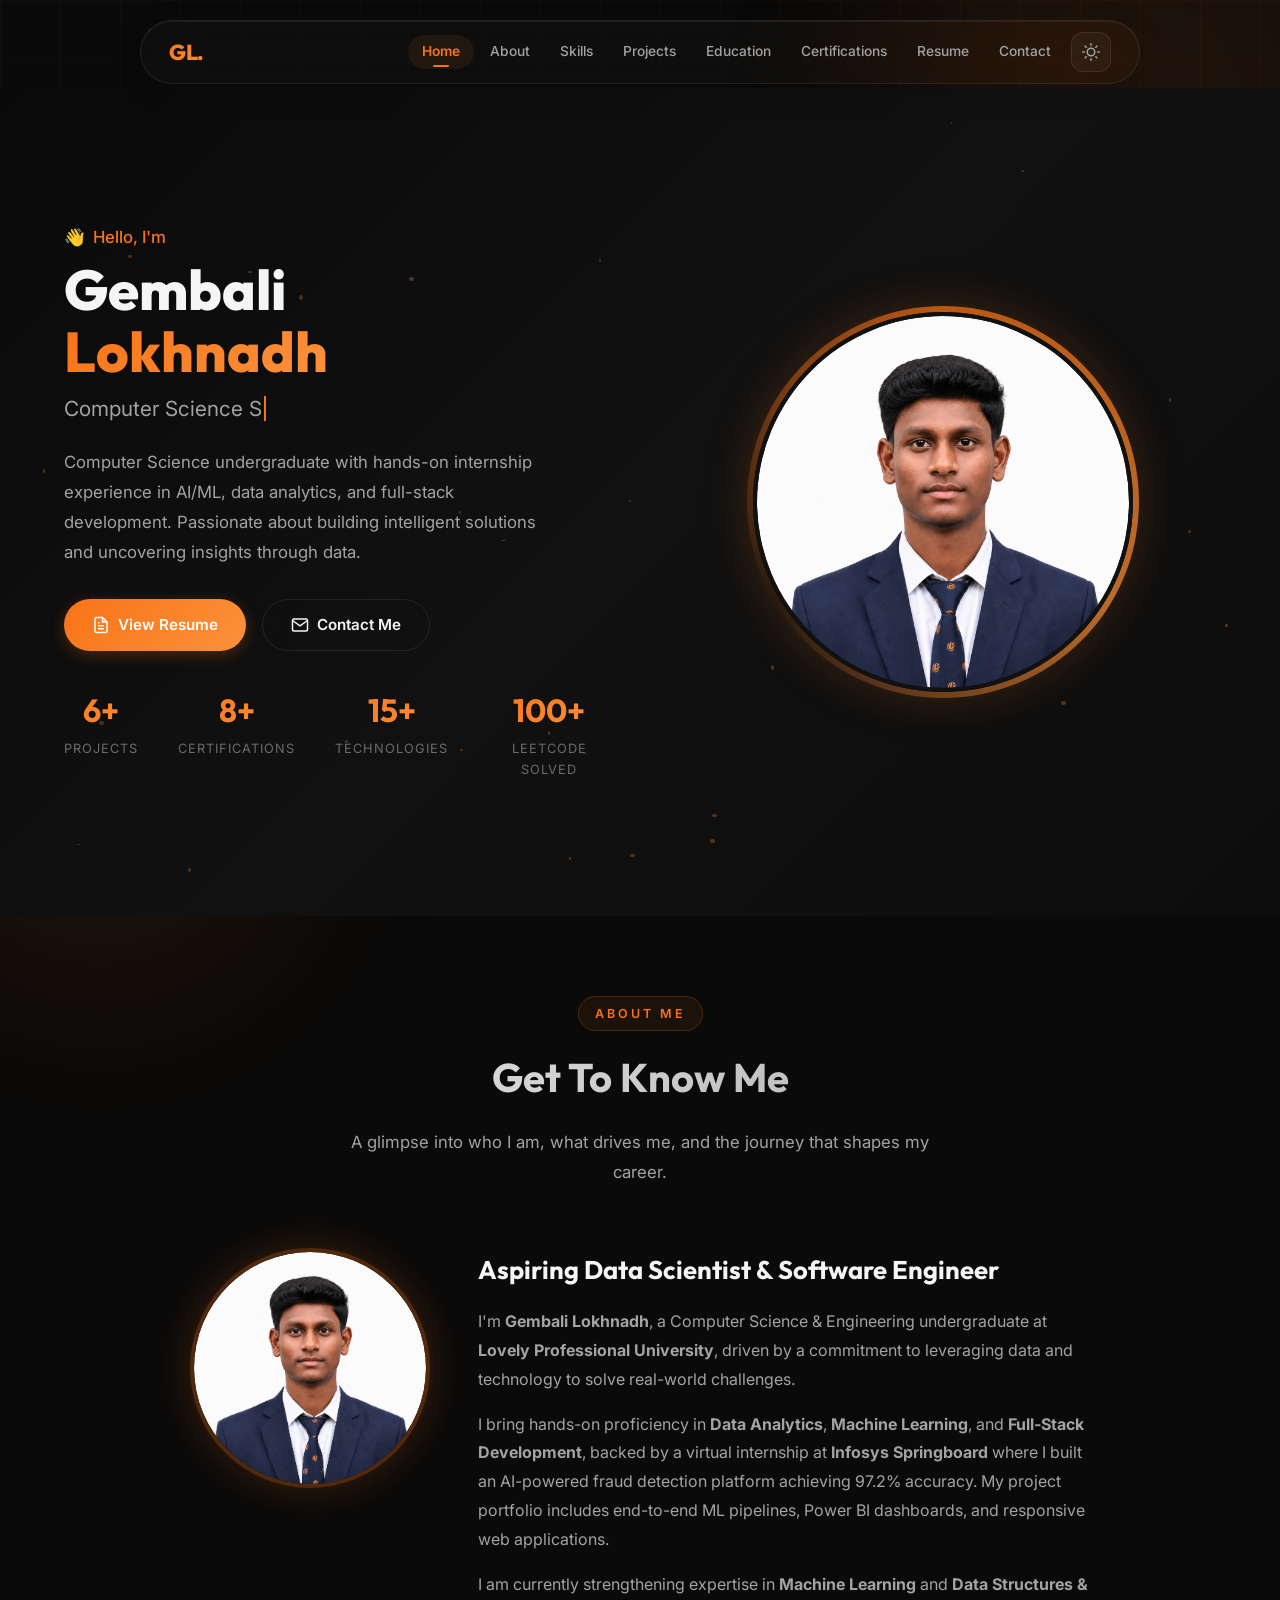
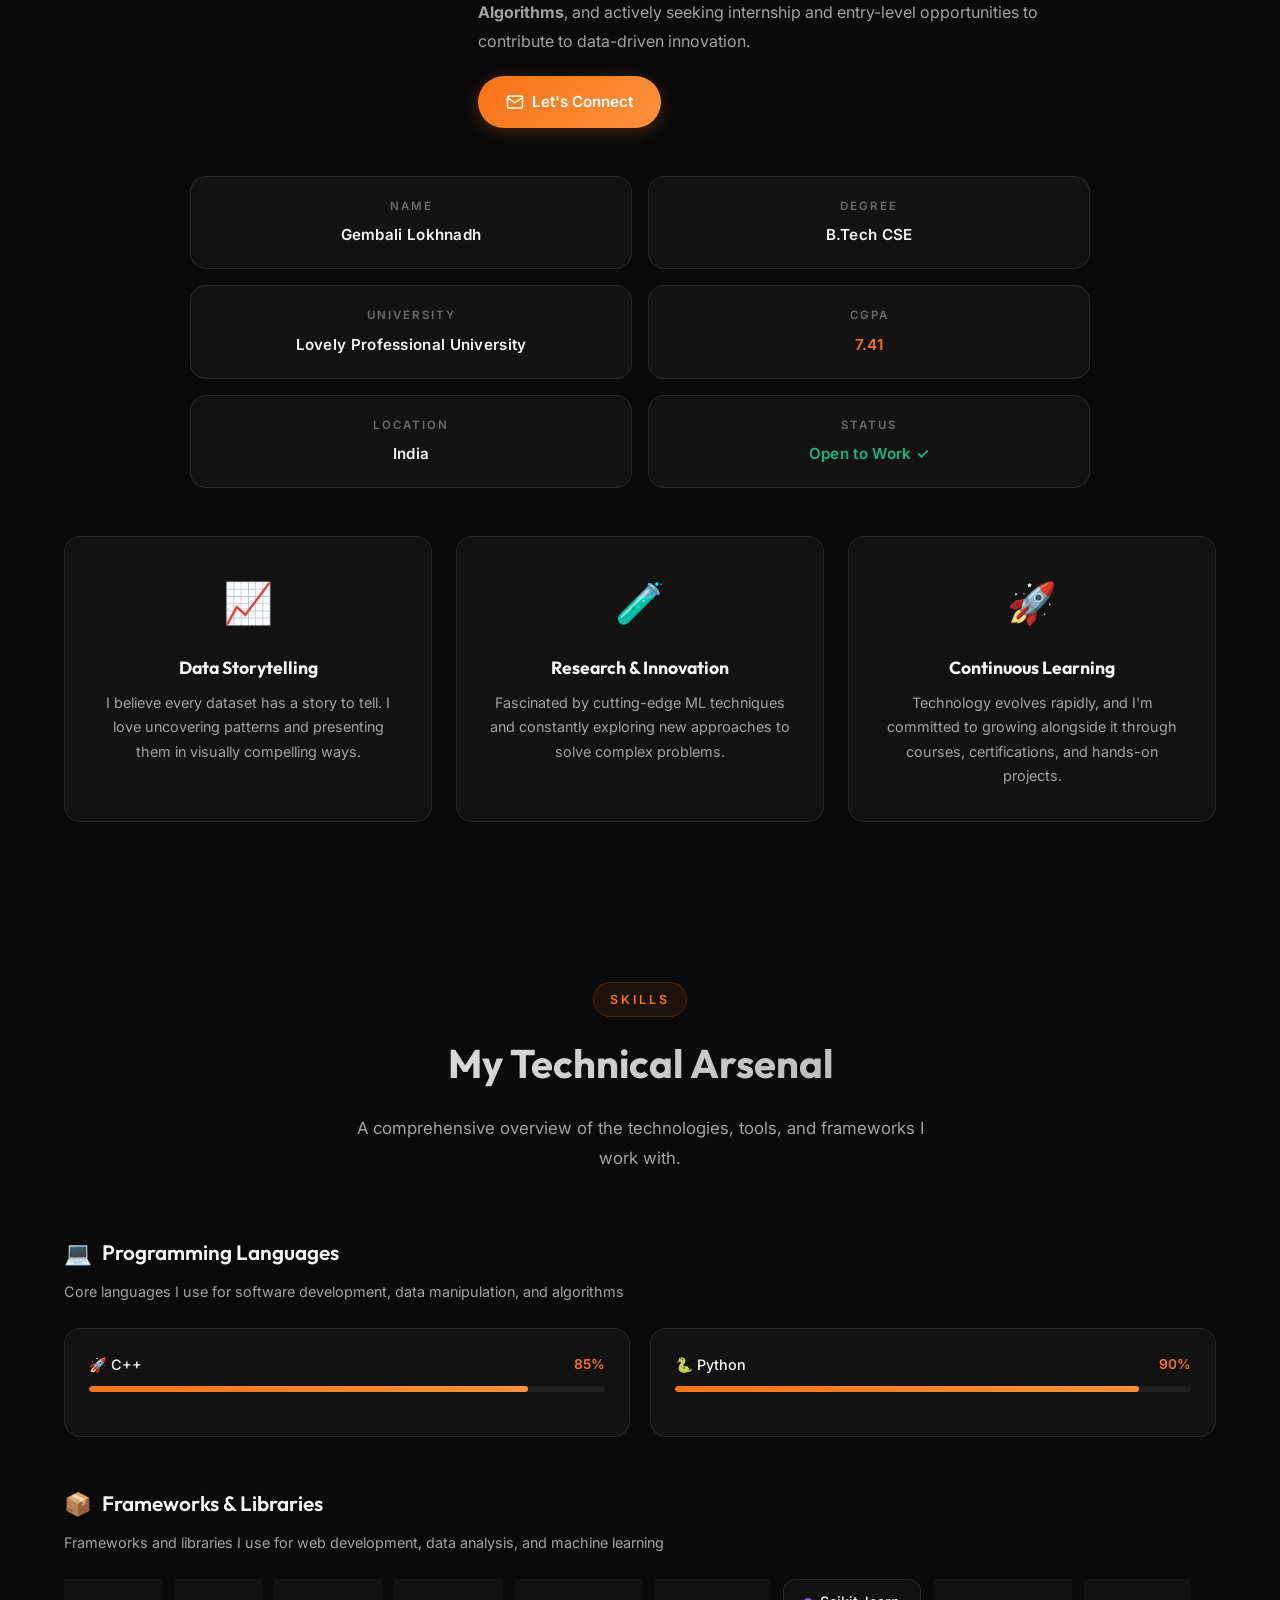
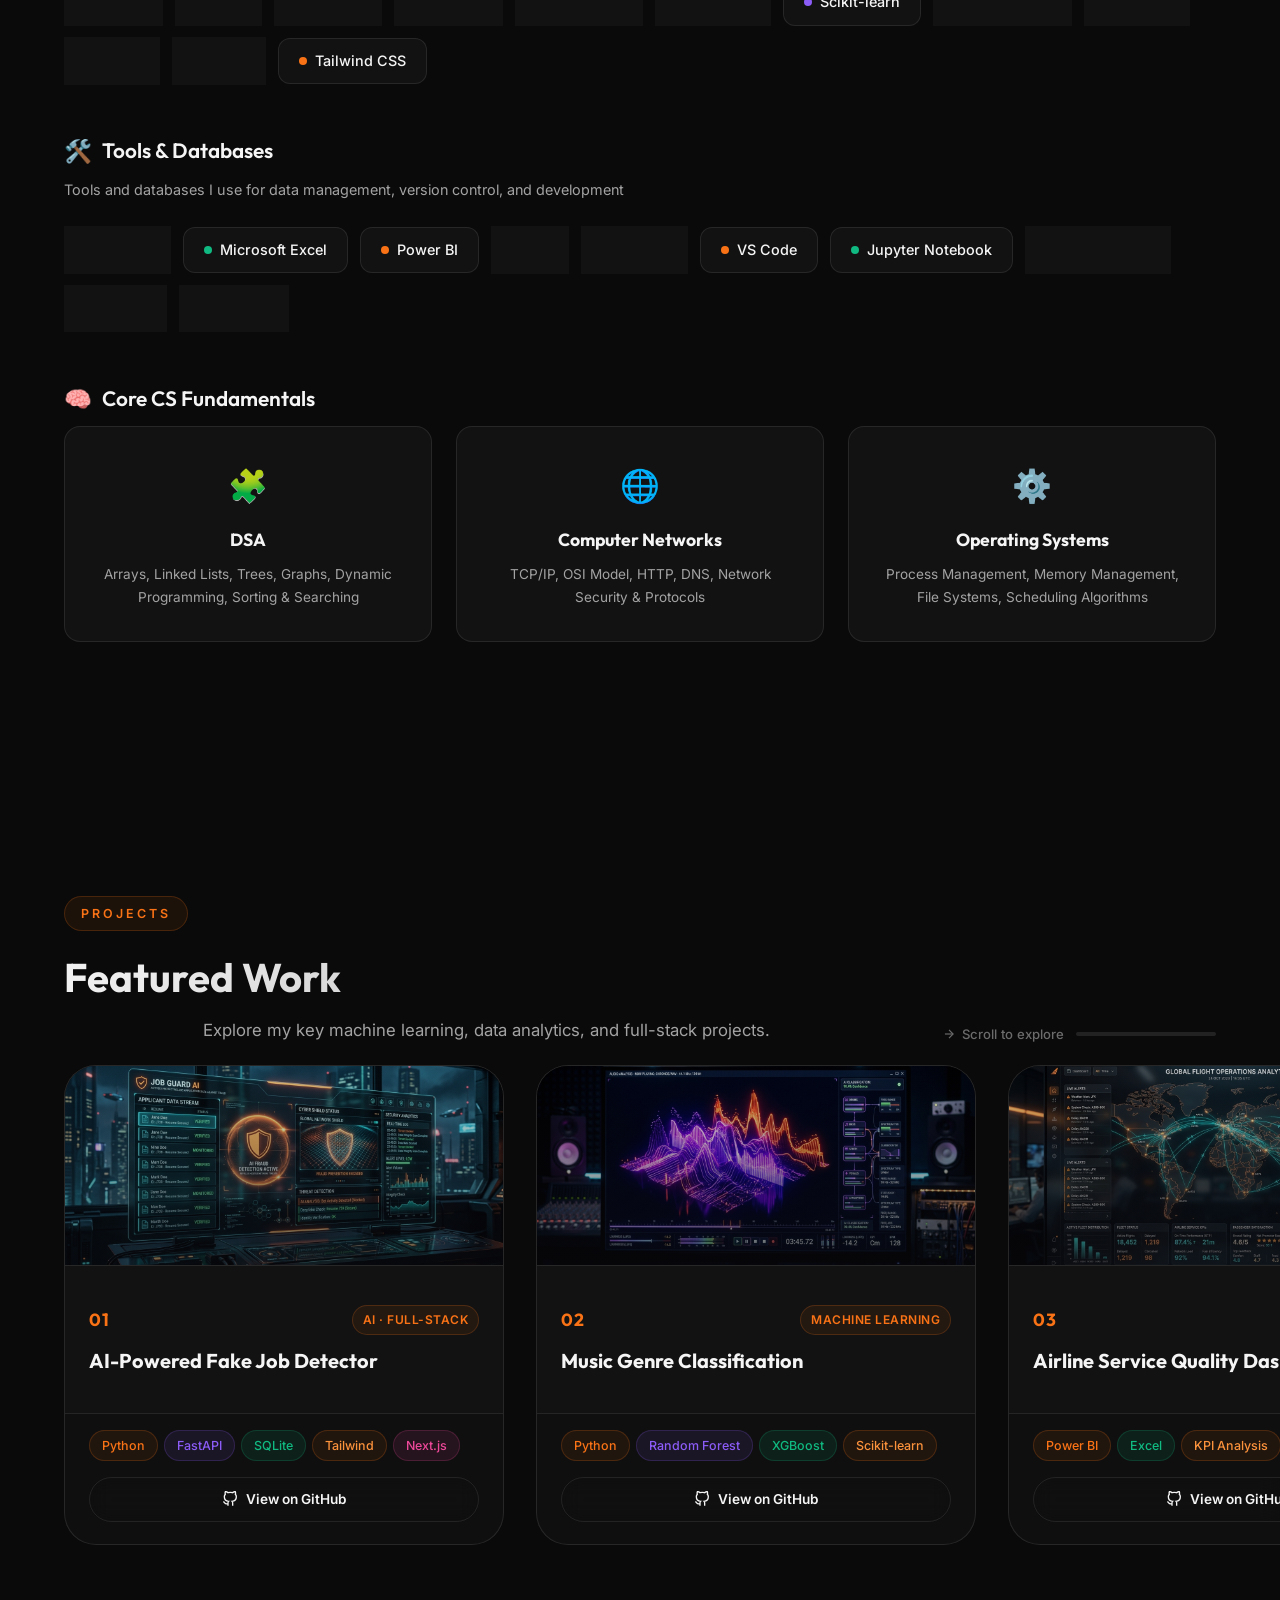
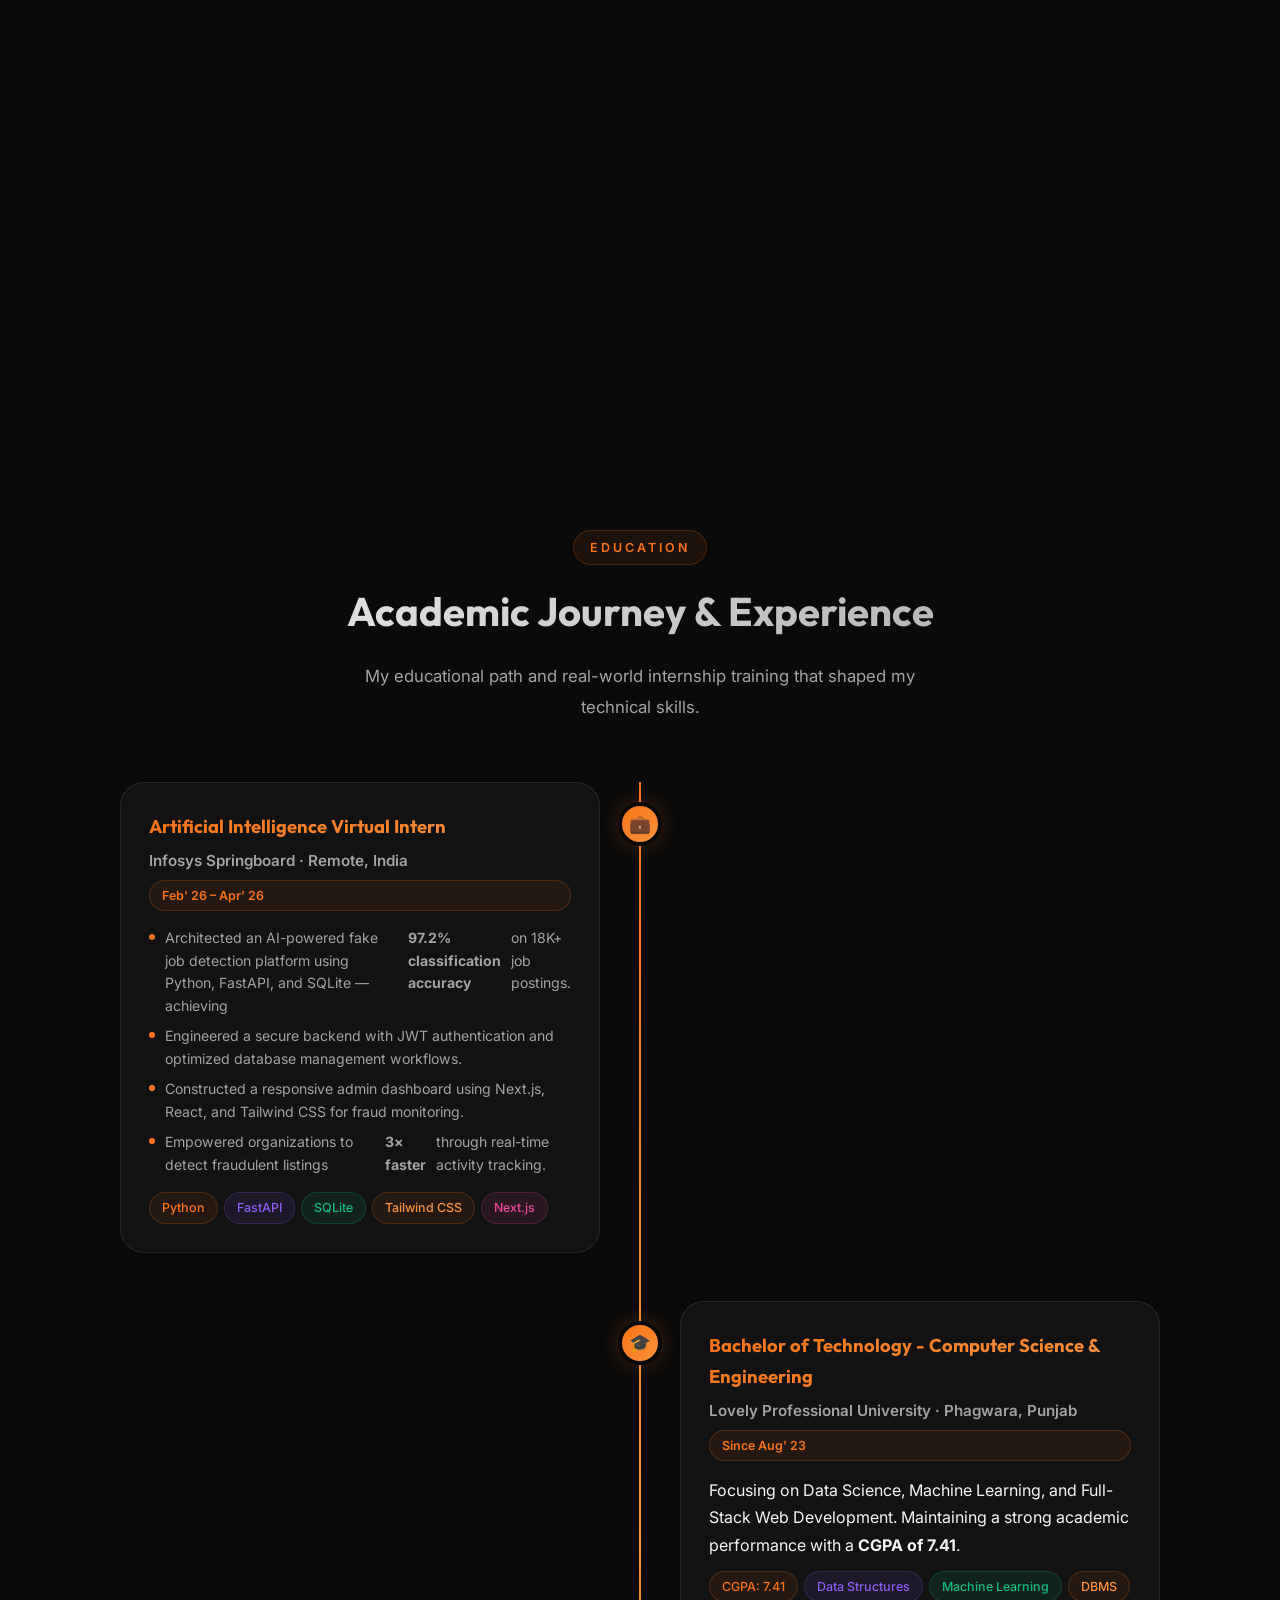
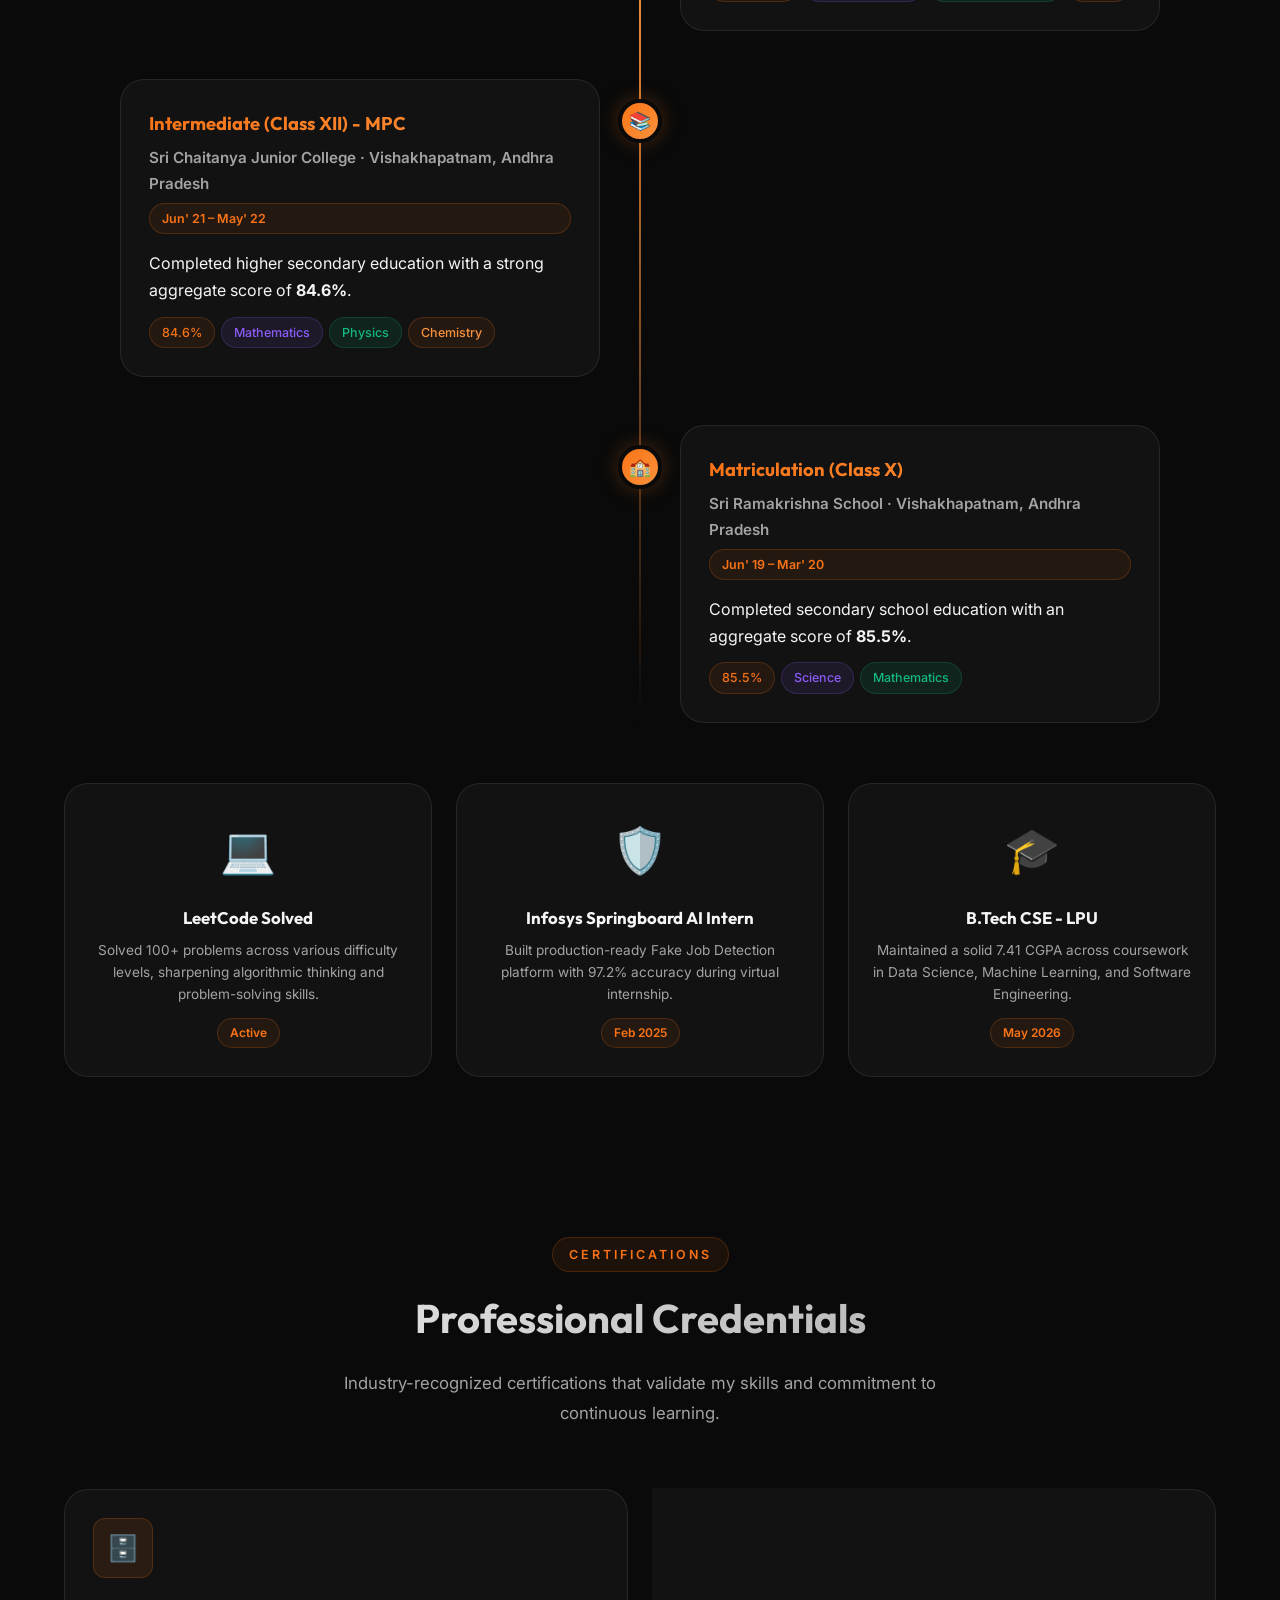
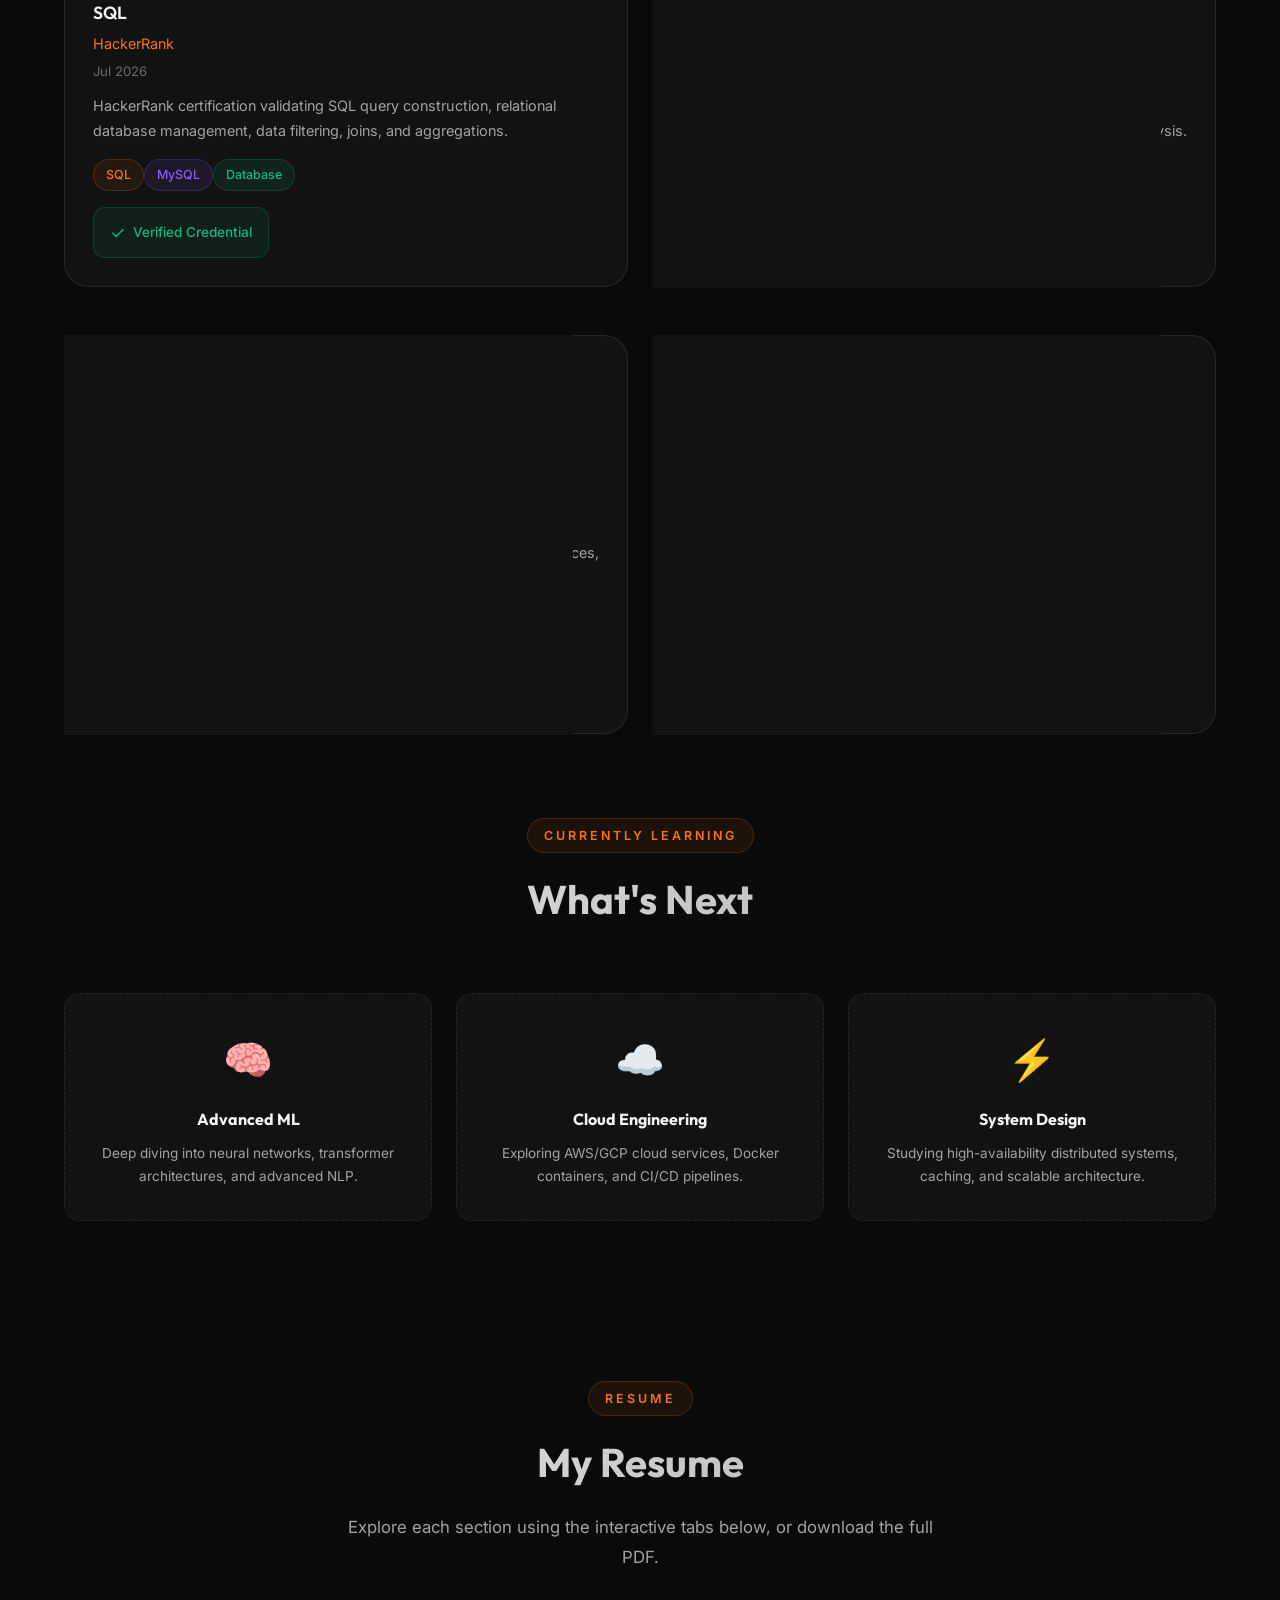
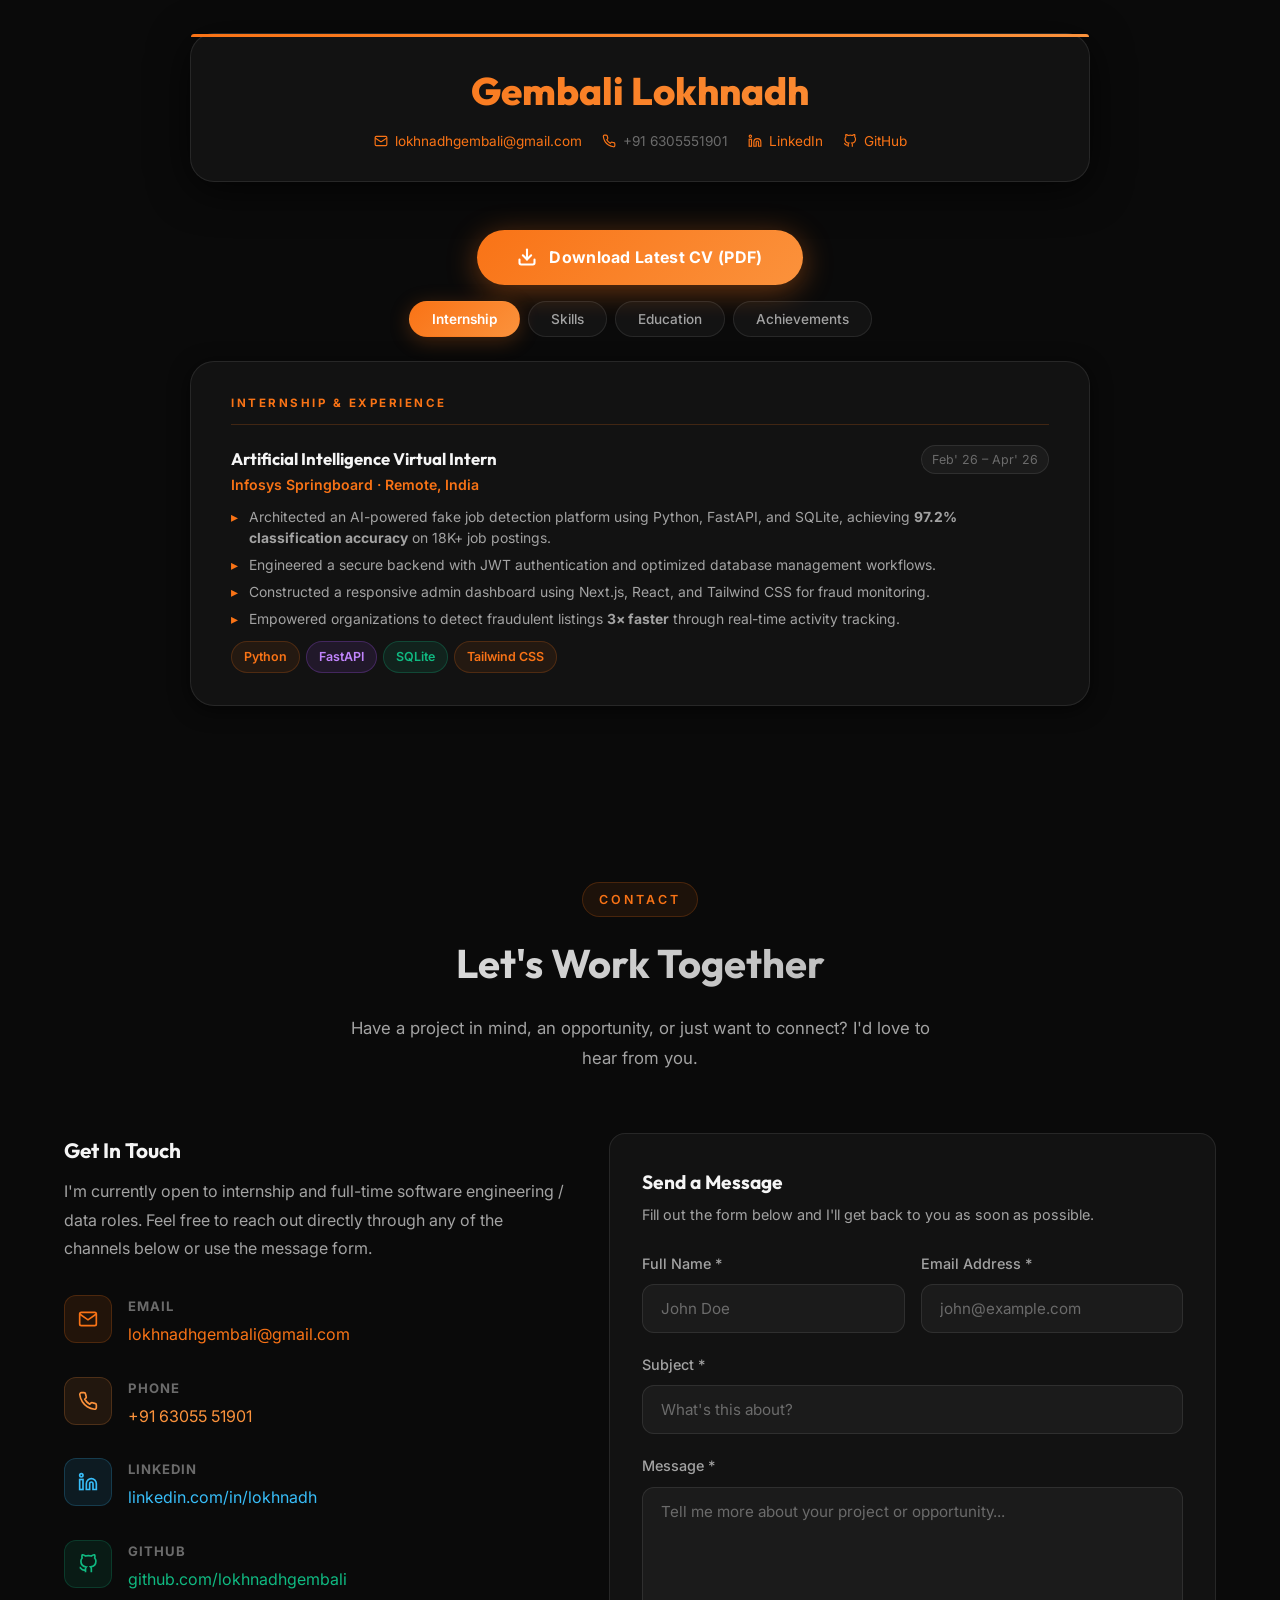
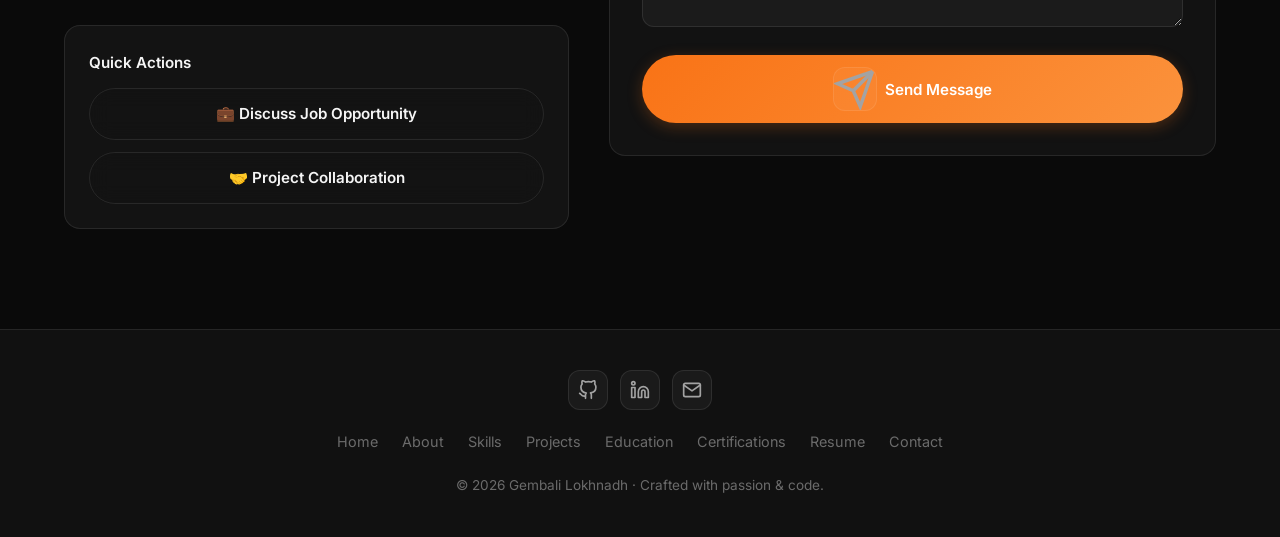
==== commit da9bc993: "Update education, resume tabs, landing CTA, and CV download from latest CV" ====
--- a/index.html
+++ b/index.html
@@ -33,9 +33,9 @@
               Computer Science undergraduate with hands-on internship experience in AI/ML, data analytics, and full-stack development. Passionate about building intelligent solutions and uncovering insights through data.
             </p>
             <div class="hero-buttons">
-              <a href="#projects" class="btn btn-primary">
-                <svg width="18" height="18" viewBox="0 0 24 24" fill="none" stroke="currentColor" stroke-width="2"><rect x="2" y="3" width="20" height="14" rx="2"/><line x1="8" y1="21" x2="16" y2="21"/><line x1="12" y1="17" x2="12" y2="21"/></svg>
-                View My Work
+              <a href="#resume" class="btn btn-primary">
+                <svg width="18" height="18" viewBox="0 0 24 24" fill="none" stroke="currentColor" stroke-width="2"><path d="M14 2H6a2 2 0 0 0-2 2v16a2 2 0 0 0 2 2h12a2 2 0 0 0 2-2V8z"/><polyline points="14 2 14 8 20 8"/><line x1="16" y1="13" x2="8" y2="13"/><line x1="16" y1="17" x2="8" y2="17"/><polyline points="10 9 9 9 8 9"/></svg>
+                View Resume
               </a>
               <a href="#contact" class="btn btn-secondary">
                 <svg width="18" height="18" viewBox="0 0 24 24" fill="none" stroke="currentColor" stroke-width="2"><path d="M4 4h16c1.1 0 2 .9 2 2v12c0 1.1-.9 2-2 2H4c-1.1 0-2-.9-2-2V6c0-1.1.9-2 2-2z"/><polyline points="22,6 12,13 2,6"/></svg>
@@ -499,8 +499,8 @@
             <div class="exp-card">
               <div class="exp-header">
                 <span class="exp-role">Artificial Intelligence Virtual Intern</span>
-                <span class="exp-company">Infosys Springboard</span>
-                <span class="exp-period">Feb 2026 – Apr 2026</span>
+                <span class="exp-company">Infosys Springboard · Remote, India</span>
+                <span class="exp-period">Feb' 26 – Apr' 26</span>
               </div>
               <ul class="exp-bullets">
                 <li>Architected an AI-powered fake job detection platform using Python, FastAPI, and SQLite — achieving <strong>97.2% classification accuracy</strong> on 18K+ job postings.</li>
@@ -523,9 +523,9 @@
             <div class="exp-dot">🎓</div>
             <div class="exp-card">
               <div class="exp-header">
-                <span class="exp-role">B.Tech in Computer Science &amp; Engineering</span>
-                <span class="exp-company">Lovely Professional University</span>
-                <span class="exp-period">Aug 2022 – Jun 2026</span>
+                <span class="exp-role">Bachelor of Technology - Computer Science &amp; Engineering</span>
+                <span class="exp-company">Lovely Professional University · Phagwara, Punjab</span>
+                <span class="exp-period">Since Aug' 23</span>
               </div>
               <p class="exp-desc">
                 Focusing on Data Science, Machine Learning, and Full-Stack Web Development. Maintaining a strong academic performance with a <strong>CGPA of 7.41</strong>.
@@ -545,16 +545,37 @@
             <div class="exp-card">
               <div class="exp-header">
                 <span class="exp-role">Intermediate (Class XII) - MPC</span>
-                <span class="exp-company">Sri Chaitanya Junior College</span>
-                <span class="exp-period">Jun 2020 – Mar 2022</span>
+                <span class="exp-company">Sri Chaitanya Junior College · Vishakhapatnam, Andhra Pradesh</span>
+                <span class="exp-period">Jun' 21 – May' 22</span>
               </div>
               <p class="exp-desc">
-                Completed higher secondary education in Mathematics, Physics, and Chemistry (MPC) with an aggregate score of <strong>76.3%</strong>.
+                Completed higher secondary education with a strong aggregate score of <strong>84.6%</strong>.
               </p>
               <div class="exp-tech">
-                <span class="tag">76.3%</span>
+                <span class="tag">84.6%</span>
                 <span class="tag tag-purple">Mathematics</span>
                 <span class="tag tag-green">Physics</span>
+                <span class="tag tag-orange">Chemistry</span>
+              </div>
+            </div>
+          </div>
+
+          <!-- Education: Matriculation -->
+          <div class="exp-item fade-in delay-3">
+            <div class="exp-dot">🏫</div>
+            <div class="exp-card">
+              <div class="exp-header">
+                <span class="exp-role">Matriculation (Class X)</span>
+                <span class="exp-company">Sri Ramakrishna School · Vishakhapatnam, Andhra Pradesh</span>
+                <span class="exp-period">Jun' 19 – Mar' 20</span>
+              </div>
+              <p class="exp-desc">
+                Completed secondary school education with an aggregate score of <strong>85.5%</strong>.
+              </p>
+              <div class="exp-tech">
+                <span class="tag">85.5%</span>
+                <span class="tag tag-purple">Science</span>
+                <span class="tag tag-green">Mathematics</span>
               </div>
             </div>
           </div>
@@ -760,7 +781,7 @@
 
           <!-- Download Button -->
           <div class="download-section fade-in">
-            <a class="btn-download" href="Lokhnadh_CV.pdf" download="Gembali_Lokhnadh_CV.pdf">
+            <a class="btn-download" href="Lokhnadh_CV.pdf" download="Lokhnadh_CV.pdf">
               <svg width="20" height="20" viewBox="0 0 24 24" fill="none" stroke="currentColor" stroke-width="2.5" stroke-linecap="round" stroke-linejoin="round">
                 <path d="M21 15v4a2 2 0 0 1-2 2H5a2 2 0 0 1-2-2v-4"/>
                 <polyline points="7 10 12 15 17 10"/>
@@ -788,19 +809,19 @@
                     <div class="rs-item-role">Artificial Intelligence Virtual Intern</div>
                     <div class="rs-item-org">Infosys Springboard · Remote, India</div>
                   </div>
-                  <span class="rs-item-date">Dec 2024 – Feb 2025</span>
+                  <span class="rs-item-date">Feb' 26 – Apr' 26</span>
                 </div>
                 <ul class="rs-bullets">
-                  <li>Engineered an AI-driven Fake Job Detection system classifying 18K+ postings with <strong>97.2% accuracy</strong>.</li>
-                  <li>Architected REST APIs with FastAPI and JWT authentication for secure operations.</li>
-                  <li>Designed full-stack dashboards with Next.js and Tailwind CSS for real-time risk analytics.</li>
+                  <li>Architected an AI-powered fake job detection platform using Python, FastAPI, and SQLite, achieving <strong>97.2% classification accuracy</strong> on 18K+ job postings.</li>
+                  <li>Engineered a secure backend with JWT authentication and optimized database management workflows.</li>
+                  <li>Constructed a responsive admin dashboard using Next.js, React, and Tailwind CSS for fraud monitoring.</li>
+                  <li>Empowered organizations to detect fraudulent listings <strong>3× faster</strong> through real-time activity tracking.</li>
                 </ul>
                 <div class="rs-techstack">
                   <span class="rs-tag">Python</span>
                   <span class="rs-tag rs-tag-purple">FastAPI</span>
                   <span class="rs-tag rs-tag-green">SQLite</span>
-                  <span class="rs-tag">Next.js</span>
-                  <span class="rs-tag rs-tag-purple">AI/ML</span>
+                  <span class="rs-tag">Tailwind CSS</span>
                 </div>
               </div>
             </div>
@@ -815,20 +836,41 @@
                 <div class="rs-tag-row">
                   <span class="rs-tag rs-tag-purple">C++</span>
                   <span class="rs-tag">Python</span>
-                  <span class="rs-tag rs-tag-green">SQL</span>
                 </div>
               </div>
               <div class="rs-skill-group" style="margin-top:16px;">
-                <div class="rs-skill-group-title"><span class="dot"></span> Frameworks &amp; Tools</div>
+                <div class="rs-skill-group-title"><span class="dot"></span> Data Skills</div>
                 <div class="rs-tag-row">
+                  <span class="rs-tag">Data Cleaning</span>
+                  <span class="rs-tag rs-tag-purple">Exploratory Data Analysis</span>
+                  <span class="rs-tag rs-tag-green">Data Visualization</span>
+                  <span class="rs-tag">ML Basics</span>
+                </div>
+              </div>
+              <div class="rs-skill-group" style="margin-top:16px;">
+                <div class="rs-skill-group-title"><span class="dot"></span> Libraries &amp; Frameworks</div>
+                <div class="rs-tag-row">
+                  <span class="rs-tag rs-tag-green">NumPy</span>
                   <span class="rs-tag">Pandas</span>
-                  <span class="rs-tag rs-tag-purple">NumPy</span>
+                  <span class="rs-tag rs-tag-purple">Matplotlib</span>
+                  <span class="rs-tag">Seaborn</span>
                   <span class="rs-tag rs-tag-green">Scikit-learn</span>
-                  <span class="rs-tag">FastAPI</span>
-                  <span class="rs-tag rs-tag-purple">Flask</span>
-                  <span class="rs-tag">Next.js</span>
+                </div>
+              </div>
+              <div class="rs-skill-group" style="margin-top:16px;">
+                <div class="rs-skill-group-title"><span class="dot"></span> Databases &amp; Tools</div>
+                <div class="rs-tag-row">
+                  <span class="rs-tag rs-tag-purple">MySQL</span>
+                  <span class="rs-tag">Microsoft Excel</span>
                   <span class="rs-tag rs-tag-green">Power BI</span>
-                  <span class="rs-tag">Git / GitHub</span>
+                </div>
+              </div>
+              <div class="rs-skill-group" style="margin-top:16px;">
+                <div class="rs-skill-group-title"><span class="dot"></span> Soft Skills</div>
+                <div class="rs-tag-row">
+                  <span class="rs-tag">Team Collaboration</span>
+                  <span class="rs-tag rs-tag-purple">Communication</span>
+                  <span class="rs-tag rs-tag-green">Adaptability</span>
                 </div>
               </div>
             </div>
@@ -841,22 +883,32 @@
               <div class="rs-item">
                 <div class="rs-item-top">
                   <div>
-                    <div class="rs-item-role">B.Tech in Computer Science &amp; Engineering</div>
+                    <div class="rs-item-role">Bachelor of Technology - Computer Science and Engineering</div>
                     <div class="rs-item-org">Lovely Professional University · Phagwara, Punjab</div>
                   </div>
-                  <span class="rs-item-date">Aug 2022 – Jun 2026</span>
+                  <span class="rs-item-date">Since Aug' 23</span>
                 </div>
                 <p style="font-size:0.87rem;color:var(--text-secondary);margin-top:6px;">Current CGPA: <strong style="color:var(--accent);">7.41</strong></p>
               </div>
               <div class="rs-item">
                 <div class="rs-item-top">
                   <div>
-                    <div class="rs-item-role">Intermediate (Class XII) - MPC</div>
-                    <div class="rs-item-org">Sri Chaitanya Junior College · Visakhapatnam, AP</div>
+                    <div class="rs-item-role">Intermediate</div>
+                    <div class="rs-item-org">Sri Chaitanya Junior College · Vishakhapatnam, Andhra Pradesh</div>
                   </div>
-                  <span class="rs-item-date">2020 – 2022</span>
-                </div>
-                <p style="font-size:0.87rem;color:var(--text-secondary);margin-top:6px;">Aggregate: <strong>76.3%</strong></p>
+                  <span class="rs-item-date">Jun' 21 – May' 22</span>
+                </div>
+                <p style="font-size:0.87rem;color:var(--text-secondary);margin-top:6px;">Percentage: <strong>84.6%</strong></p>
+              </div>
+              <div class="rs-item">
+                <div class="rs-item-top">
+                  <div>
+                    <div class="rs-item-role">Matriculation</div>
+                    <div class="rs-item-org">Sri Ramakrishna School · Vishakhapatnam, Andhra Pradesh</div>
+                  </div>
+                  <span class="rs-item-date">Jun' 19 – Mar' 20</span>
+                </div>
+                <p style="font-size:0.87rem;color:var(--text-secondary);margin-top:6px;">Percentage: <strong>85.5%</strong></p>
               </div>
             </div>
           </div>
@@ -866,10 +918,9 @@
             <div class="rs-card fade-in">
               <div class="rs-section-label">Achievements &amp; Honors</div>
               <ul class="rs-bullets">
-                <li><strong>LeetCode Solved:</strong> Solved 100+ algorithmic problems across dynamic programming, trees, and graphs.</li>
-                <li><strong>Infosys Springboard Virtual Internship:</strong> Awarded internship completion certificate for high-accuracy AI fraud detection platform.</li>
-                <li><strong>Oracle Certified:</strong> OCI 2025 AI Foundations Associate industry credential.</li>
-                <li><strong>HackerRank Certified:</strong> SQL certification validating complex query optimization and relational schema management.</li>
+                <li><strong>Girl Script Summer of Code 2026:</strong> Engaged as an Open Source Contributor, contributing to real-world open-source development workflows. (May' 26)</li>
+                <li><strong>LeetCode:</strong> Solved 100+ problems across various algorithmic topics. (Apr' 26)</li>
+                <li><strong>HackerRank:</strong> Earned a 5-star rating in C++ demonstrating strong problem-solving proficiency. (Feb' 26)</li>
               </ul>
             </div>
           </div>
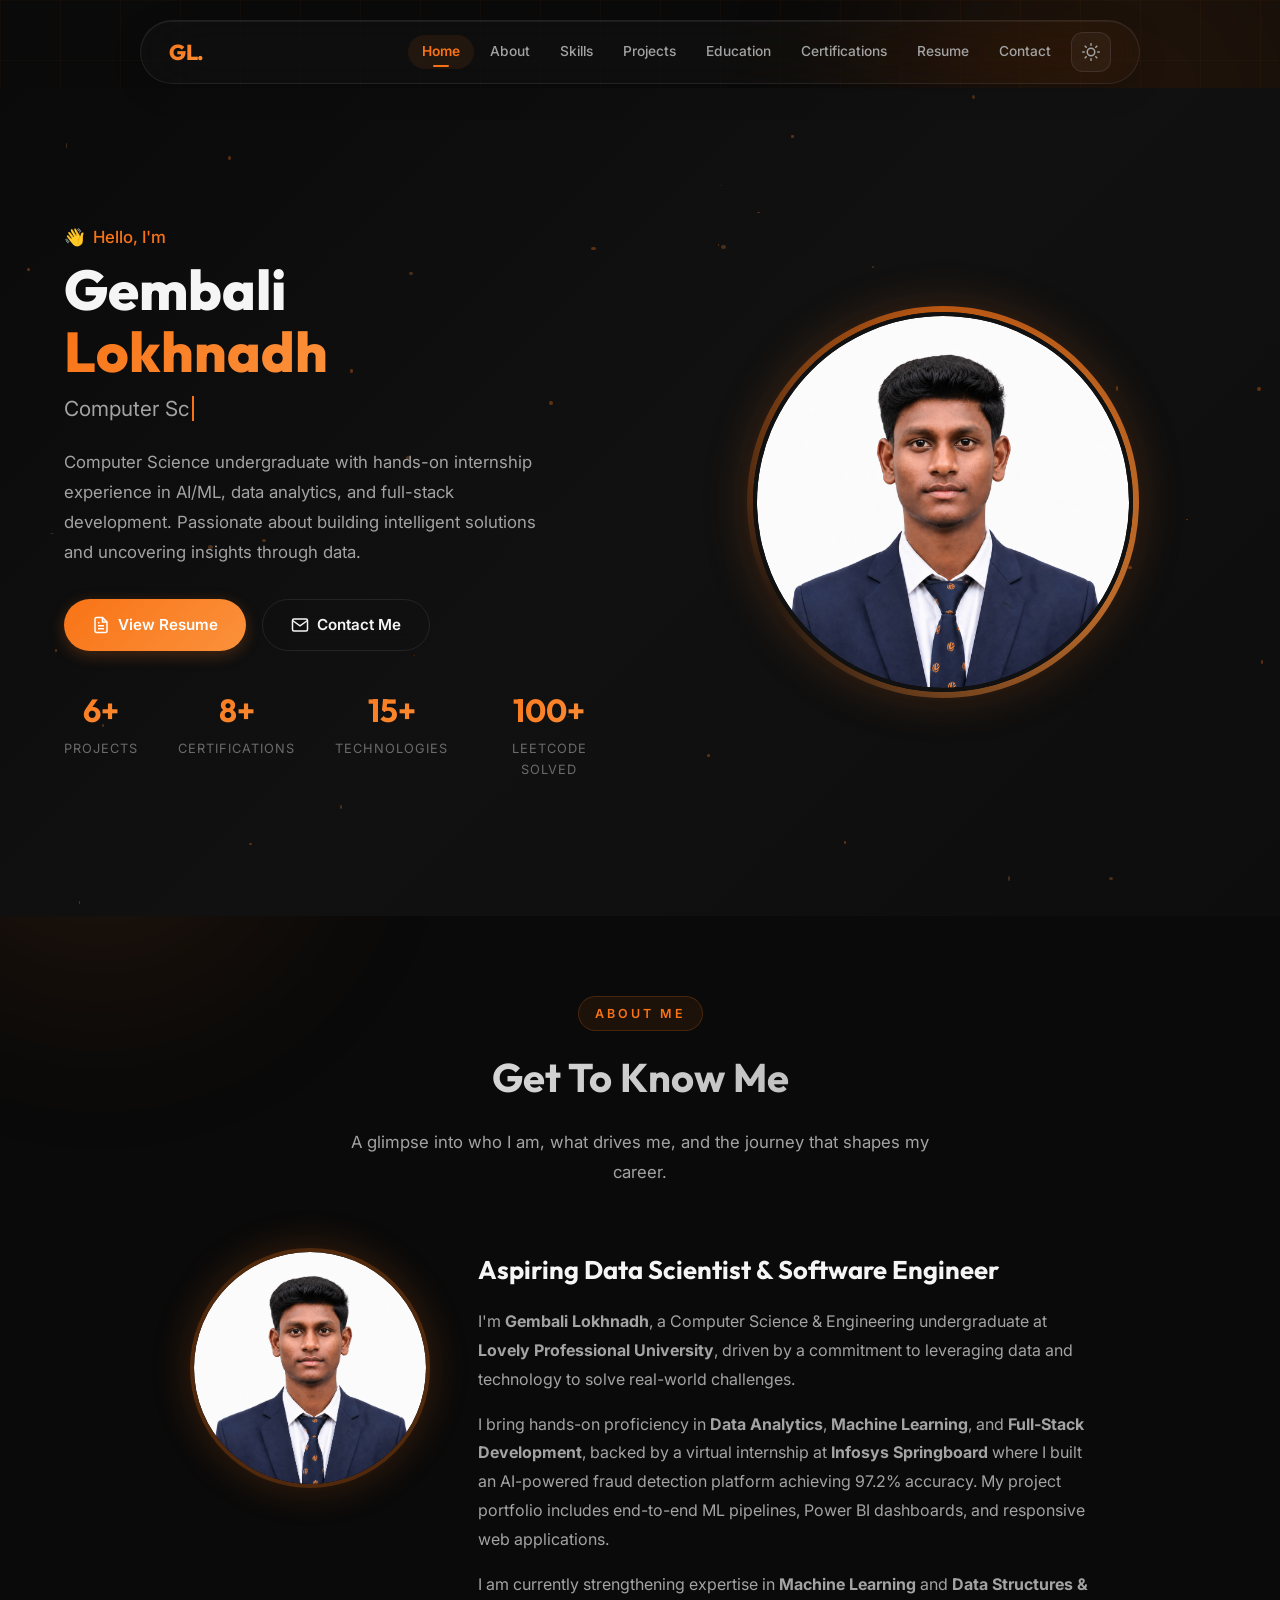
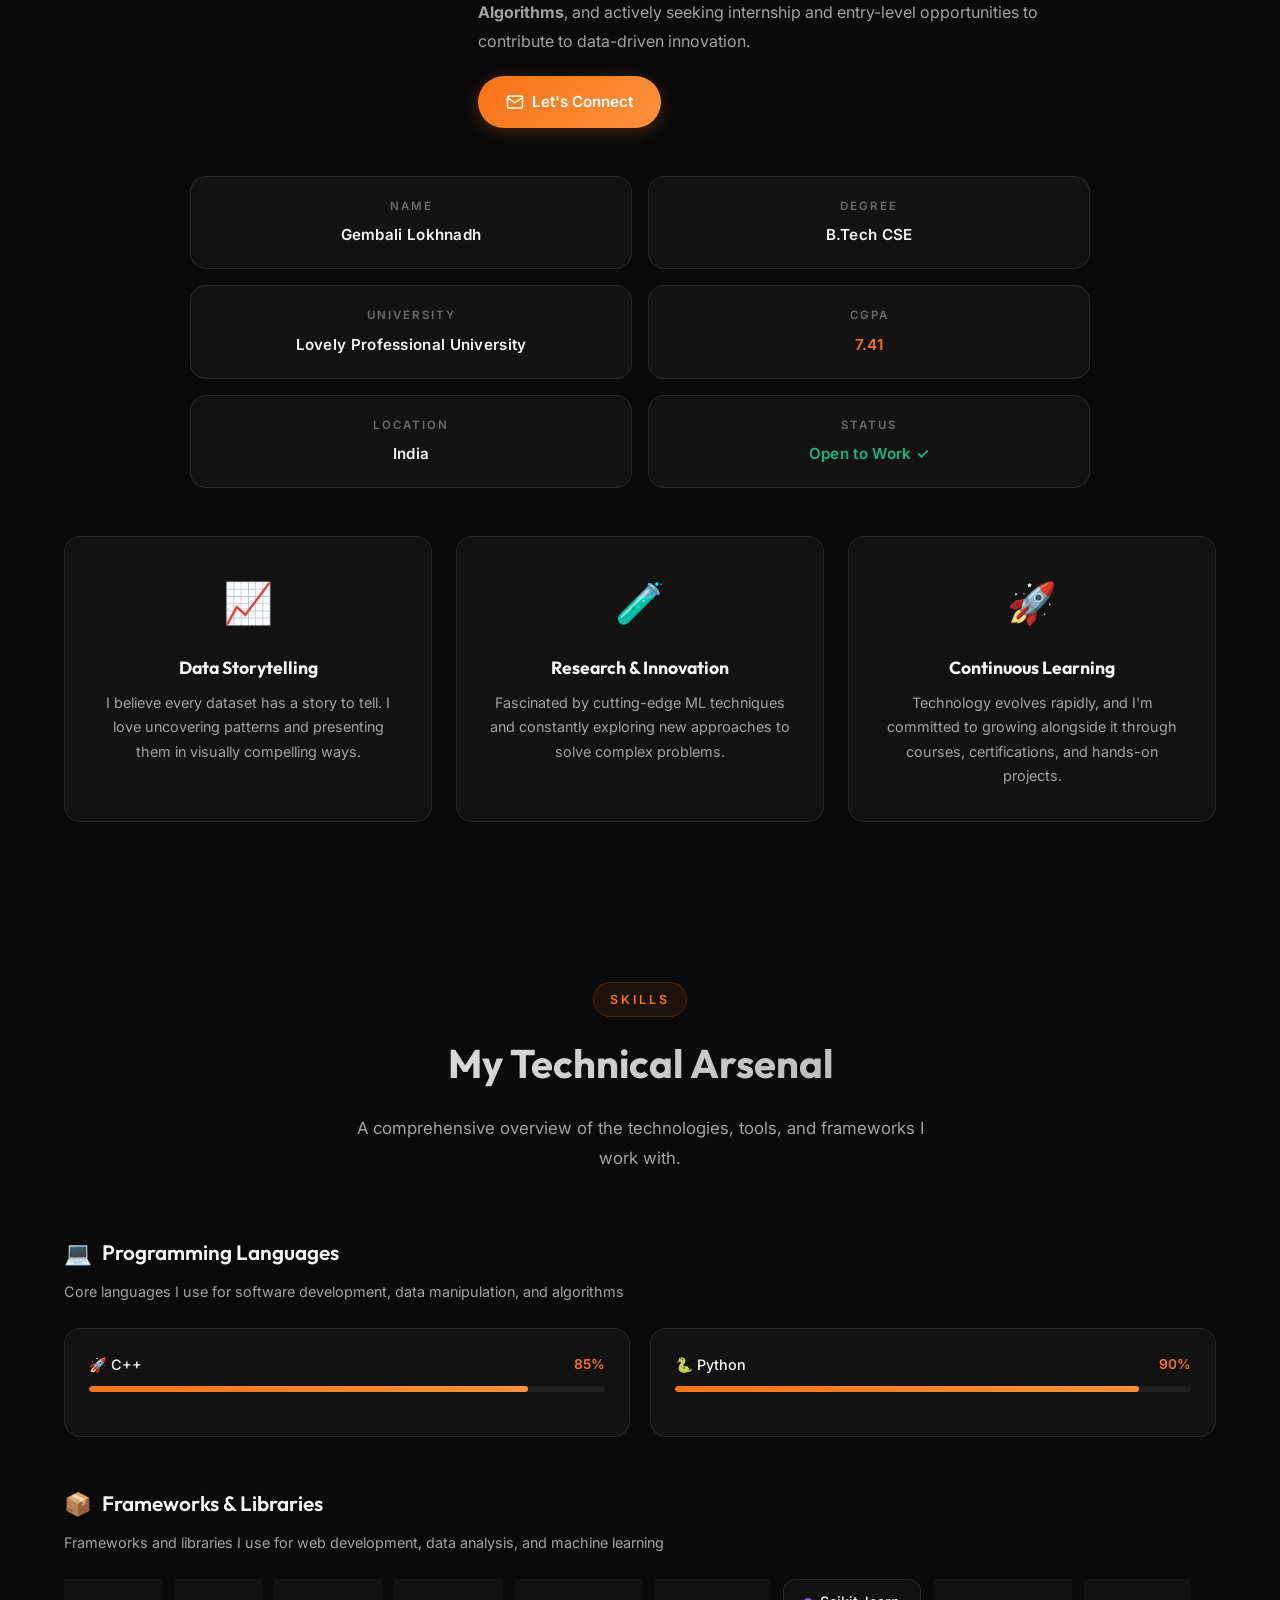
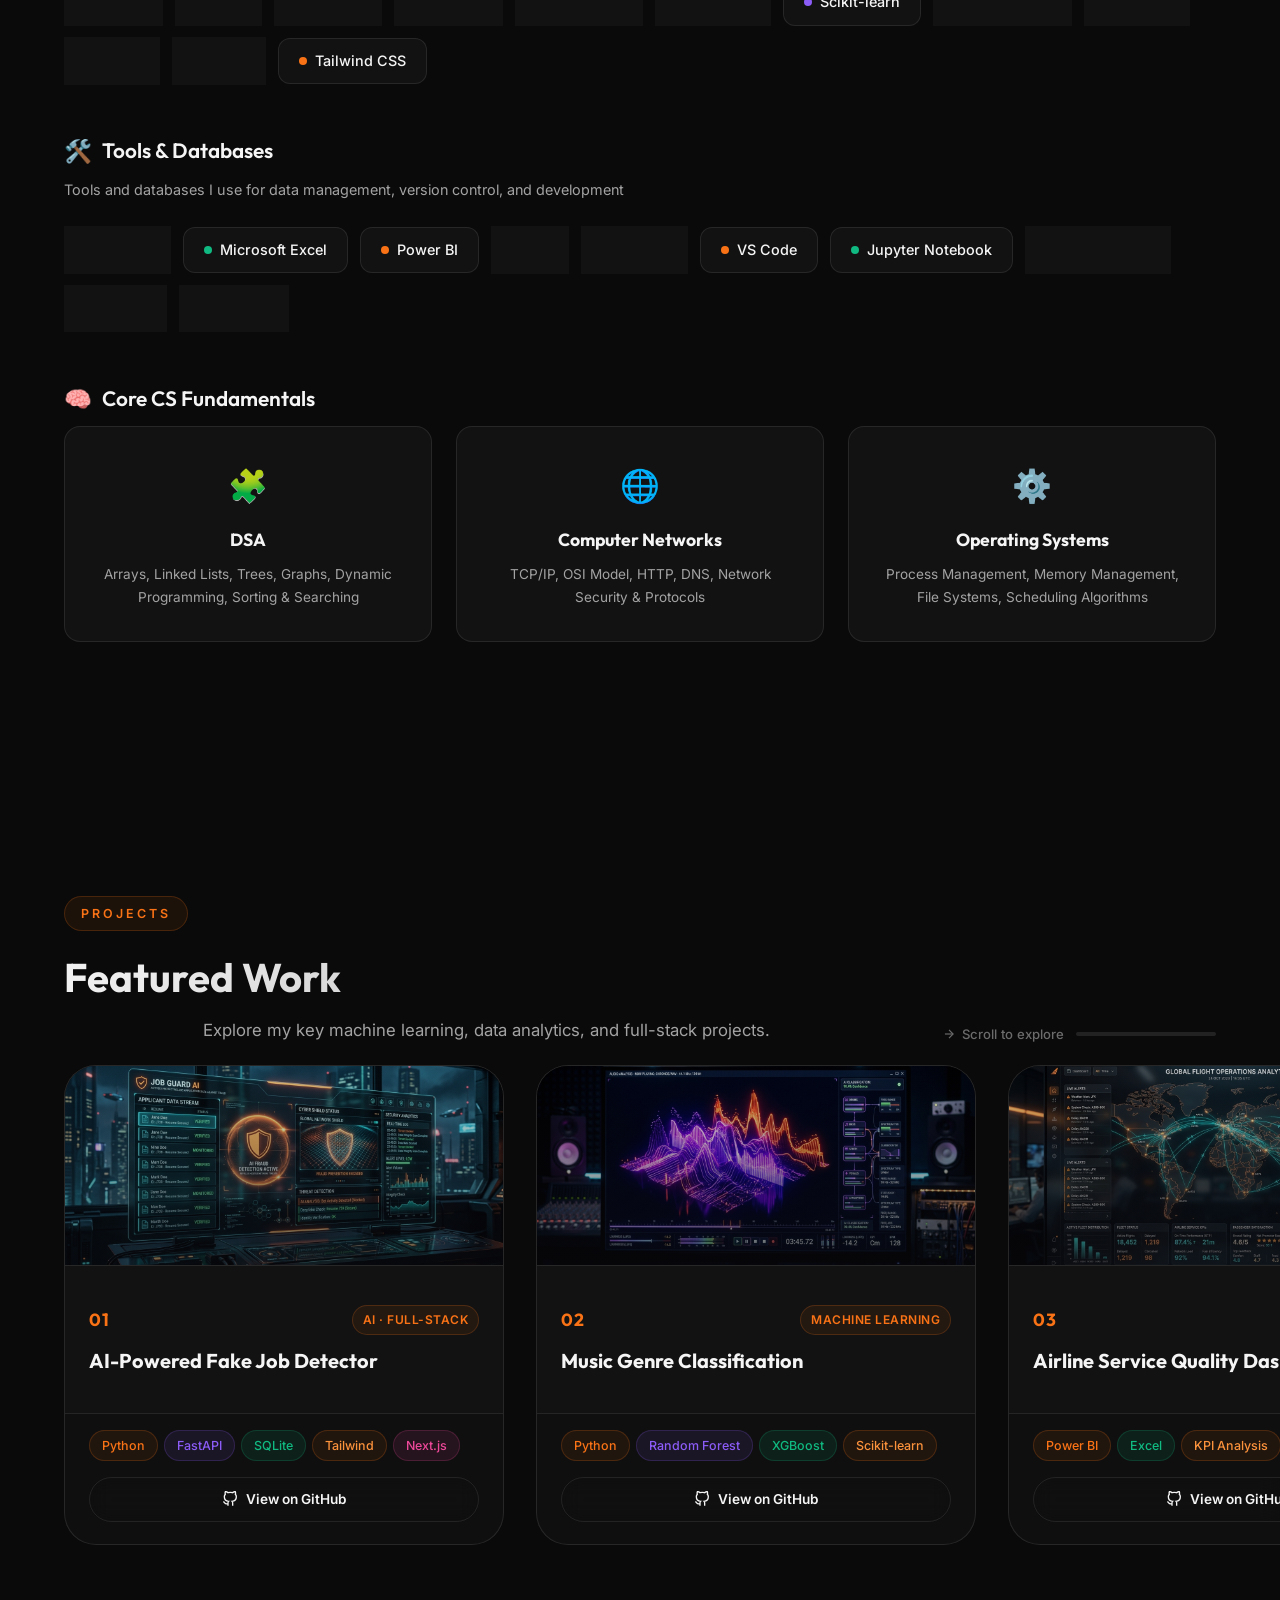
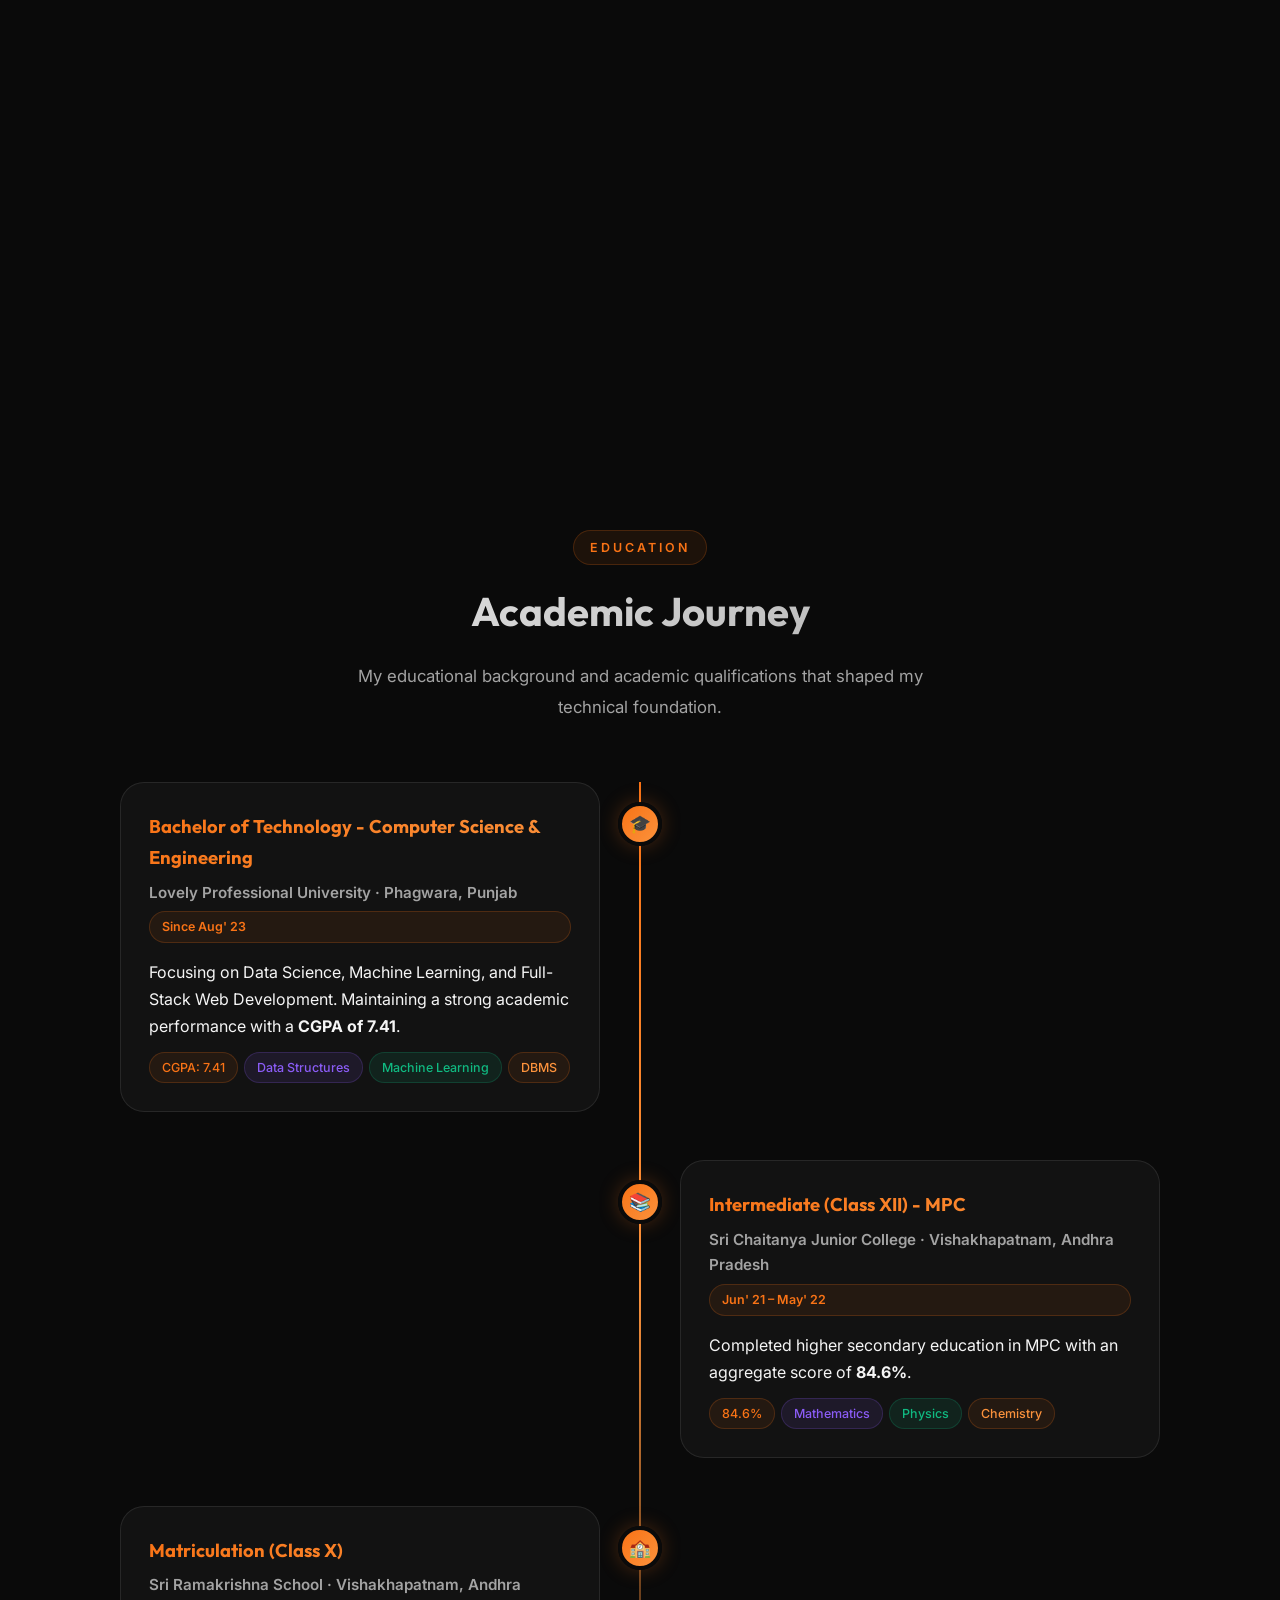
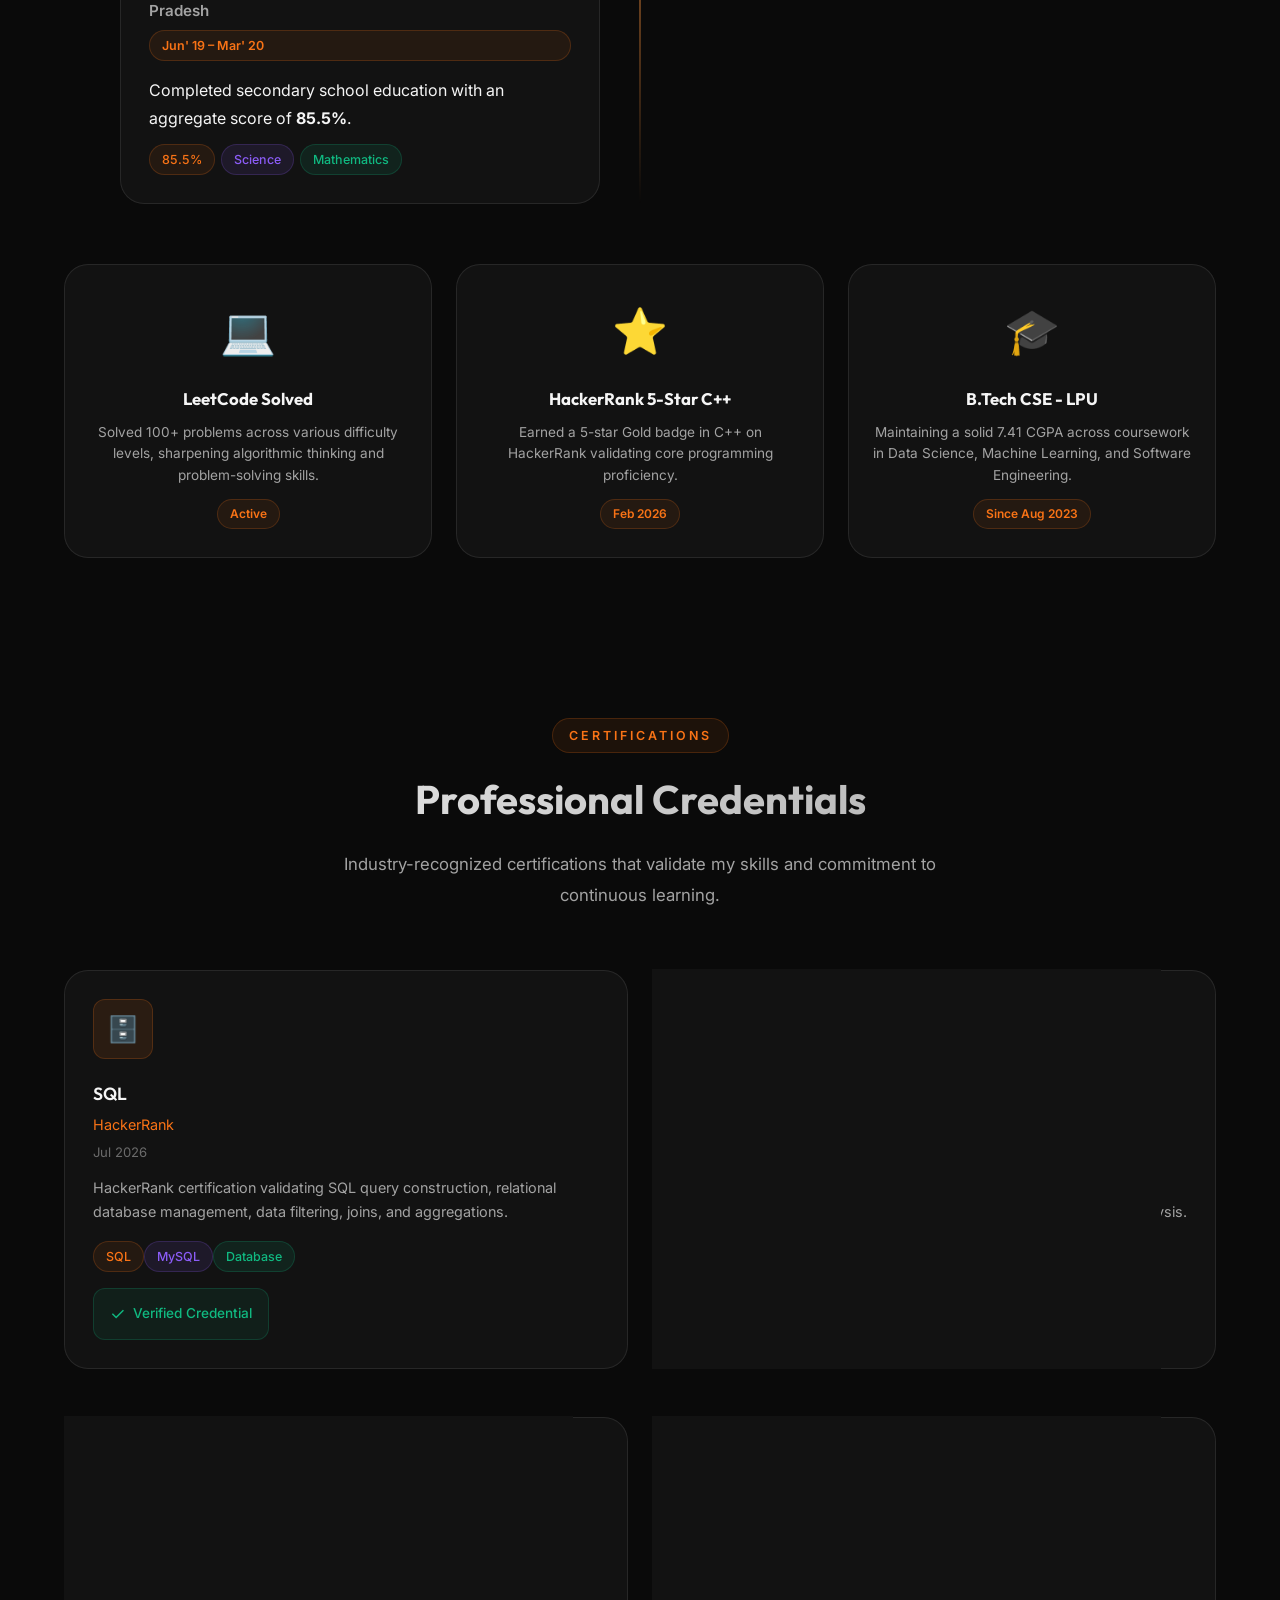
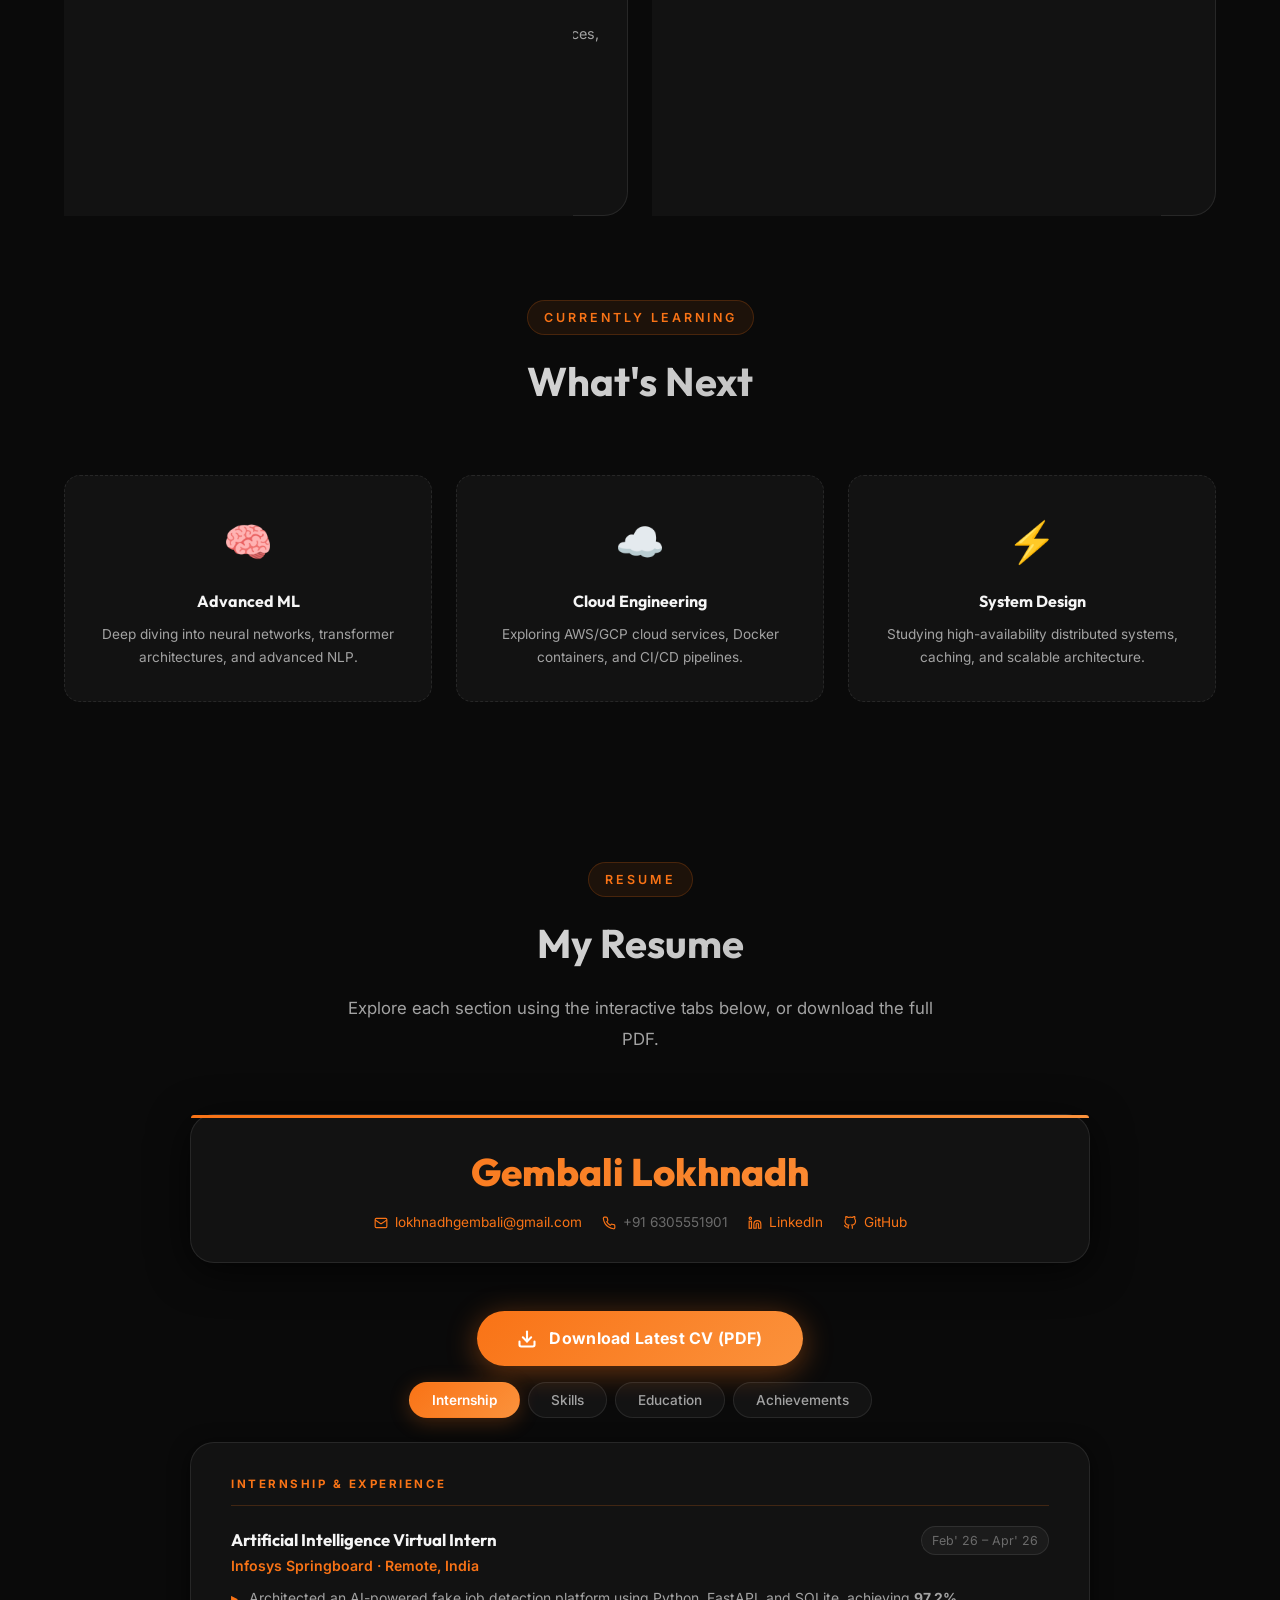
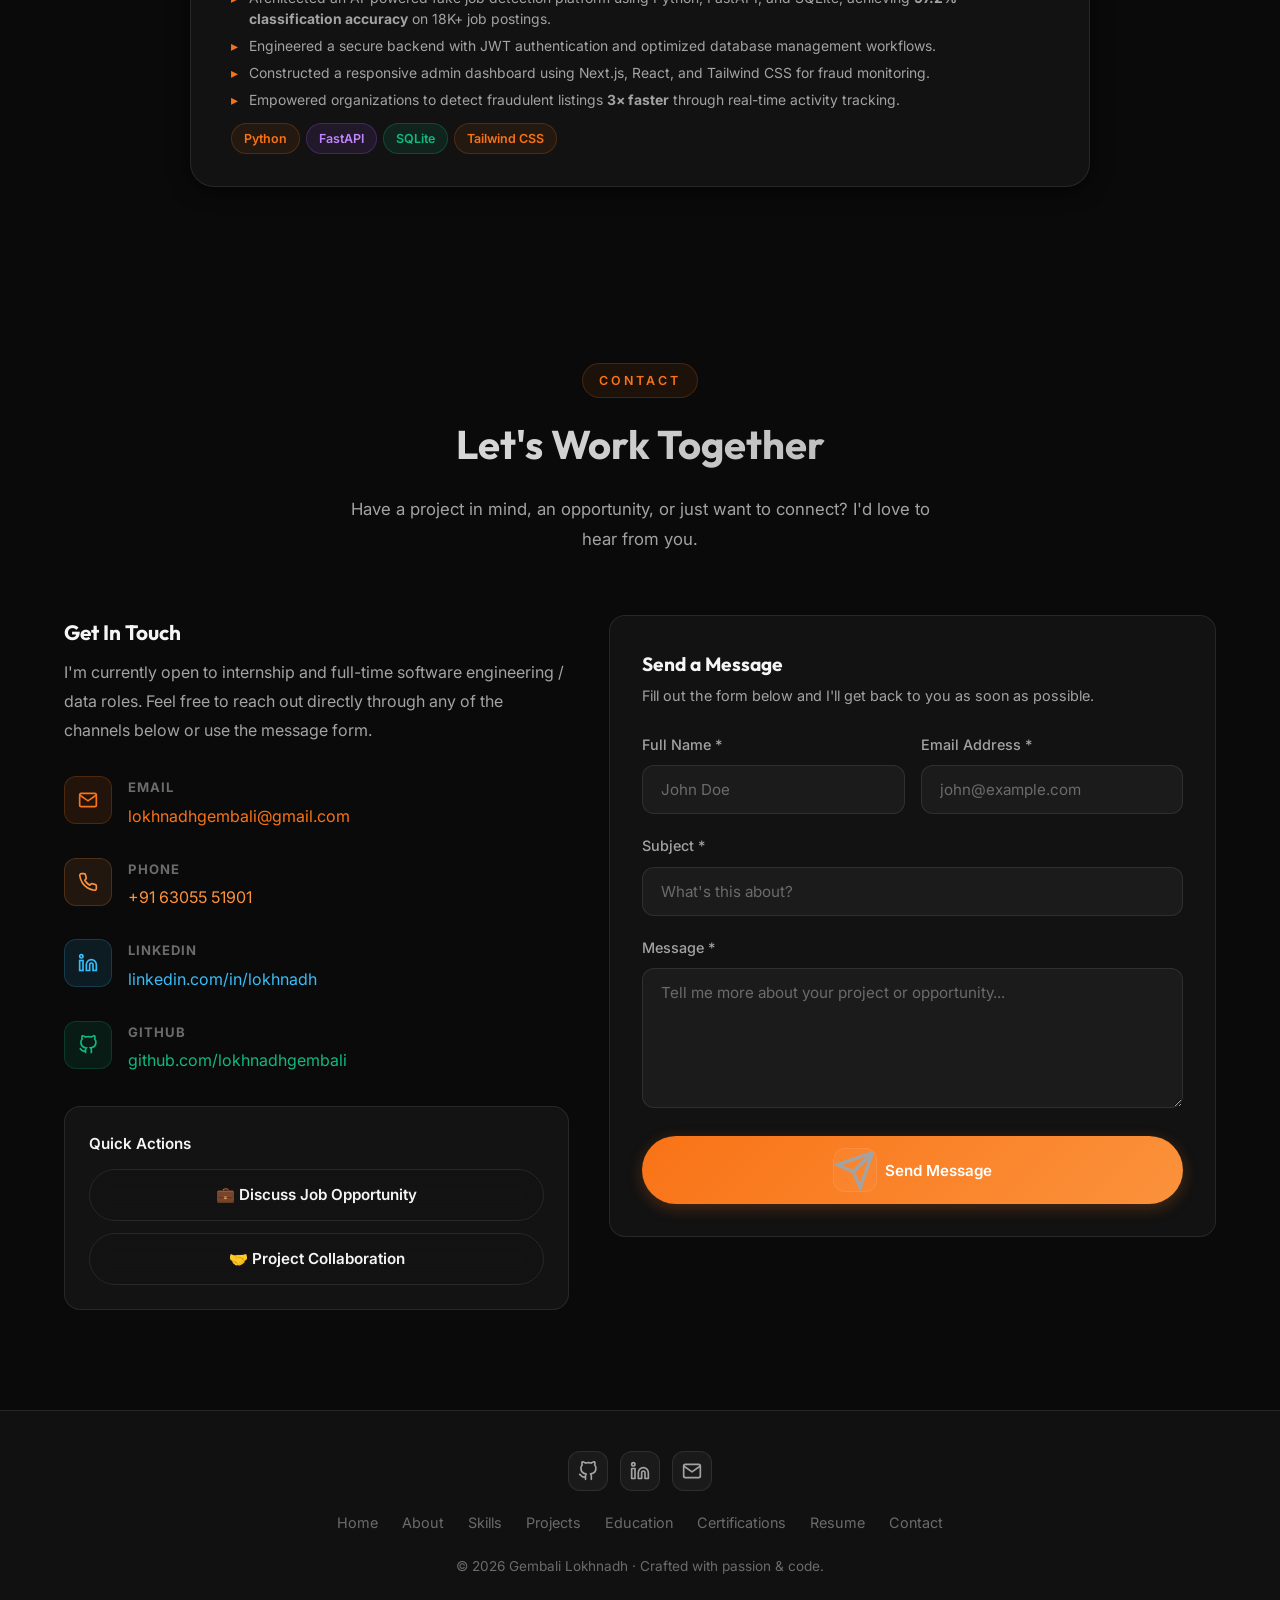
==== commit 12e7b829: "Keep only academic details in Education section and remove experience items" ====
--- a/index.html
+++ b/index.html
@@ -483,43 +483,18 @@
       </div>
     </section>
 
-    <!-- ==================== 5. EDUCATION & EXPERIENCE ==================== -->
+    <!-- ==================== 5. EDUCATION ==================== -->
     <section id="education" style="padding: 80px 0;">
       <div class="container">
         <div class="section-header fade-in">
           <span class="section-label">Education</span>
-          <h2 class="section-title">Academic Journey &amp; Experience</h2>
-          <p class="section-subtitle">My educational path and real-world internship training that shaped my technical skills.</p>
+          <h2 class="section-title">Academic Journey</h2>
+          <p class="section-subtitle">My educational background and academic qualifications that shaped my technical foundation.</p>
         </div>
 
         <div class="exp-timeline">
-          <!-- Experience: Infosys Springboard -->
+          <!-- Education: LPU -->
           <div class="exp-item fade-in">
-            <div class="exp-dot">💼</div>
-            <div class="exp-card">
-              <div class="exp-header">
-                <span class="exp-role">Artificial Intelligence Virtual Intern</span>
-                <span class="exp-company">Infosys Springboard · Remote, India</span>
-                <span class="exp-period">Feb' 26 – Apr' 26</span>
-              </div>
-              <ul class="exp-bullets">
-                <li>Architected an AI-powered fake job detection platform using Python, FastAPI, and SQLite — achieving <strong>97.2% classification accuracy</strong> on 18K+ job postings.</li>
-                <li>Engineered a secure backend with JWT authentication and optimized database management workflows.</li>
-                <li>Constructed a responsive admin dashboard using Next.js, React, and Tailwind CSS for fraud monitoring.</li>
-                <li>Empowered organizations to detect fraudulent listings <strong>3× faster</strong> through real-time activity tracking.</li>
-              </ul>
-              <div class="exp-tech">
-                <span class="tag">Python</span>
-                <span class="tag tag-purple">FastAPI</span>
-                <span class="tag tag-green">SQLite</span>
-                <span class="tag tag-orange">Tailwind CSS</span>
-                <span class="tag tag-pink">Next.js</span>
-              </div>
-            </div>
-          </div>
-
-          <!-- Education: LPU -->
-          <div class="exp-item fade-in delay-1">
             <div class="exp-dot">🎓</div>
             <div class="exp-card">
               <div class="exp-header">
@@ -540,7 +515,7 @@
           </div>
 
           <!-- Education: Intermediate -->
-          <div class="exp-item fade-in delay-2">
+          <div class="exp-item fade-in delay-1">
             <div class="exp-dot">📚</div>
             <div class="exp-card">
               <div class="exp-header">
@@ -549,7 +524,7 @@
                 <span class="exp-period">Jun' 21 – May' 22</span>
               </div>
               <p class="exp-desc">
-                Completed higher secondary education with a strong aggregate score of <strong>84.6%</strong>.
+                Completed higher secondary education in MPC with an aggregate score of <strong>84.6%</strong>.
               </p>
               <div class="exp-tech">
                 <span class="tag">84.6%</span>
@@ -561,7 +536,7 @@
           </div>
 
           <!-- Education: Matriculation -->
-          <div class="exp-item fade-in delay-3">
+          <div class="exp-item fade-in delay-2">
             <div class="exp-dot">🏫</div>
             <div class="exp-card">
               <div class="exp-header">
@@ -591,16 +566,16 @@
               <span class="achievement-badge">Active</span>
             </div>
             <div class="achievement-card fade-in delay-1">
-              <span class="achievement-icon">🛡️</span>
-              <div class="achievement-title">Infosys Springboard AI Intern</div>
-              <div class="achievement-desc">Built production-ready Fake Job Detection platform with 97.2% accuracy during virtual internship.</div>
-              <span class="achievement-badge">Feb 2025</span>
+              <span class="achievement-icon">⭐</span>
+              <div class="achievement-title">HackerRank 5-Star C++</div>
+              <div class="achievement-desc">Earned a 5-star Gold badge in C++ on HackerRank validating core programming proficiency.</div>
+              <span class="achievement-badge">Feb 2026</span>
             </div>
             <div class="achievement-card fade-in delay-2">
               <span class="achievement-icon">🎓</span>
               <div class="achievement-title">B.Tech CSE - LPU</div>
-              <div class="achievement-desc">Maintained a solid 7.41 CGPA across coursework in Data Science, Machine Learning, and Software Engineering.</div>
-              <span class="achievement-badge">May 2026</span>
+              <div class="achievement-desc">Maintaining a solid 7.41 CGPA across coursework in Data Science, Machine Learning, and Software Engineering.</div>
+              <span class="achievement-badge">Since Aug 2023</span>
             </div>
           </div>
         </div>
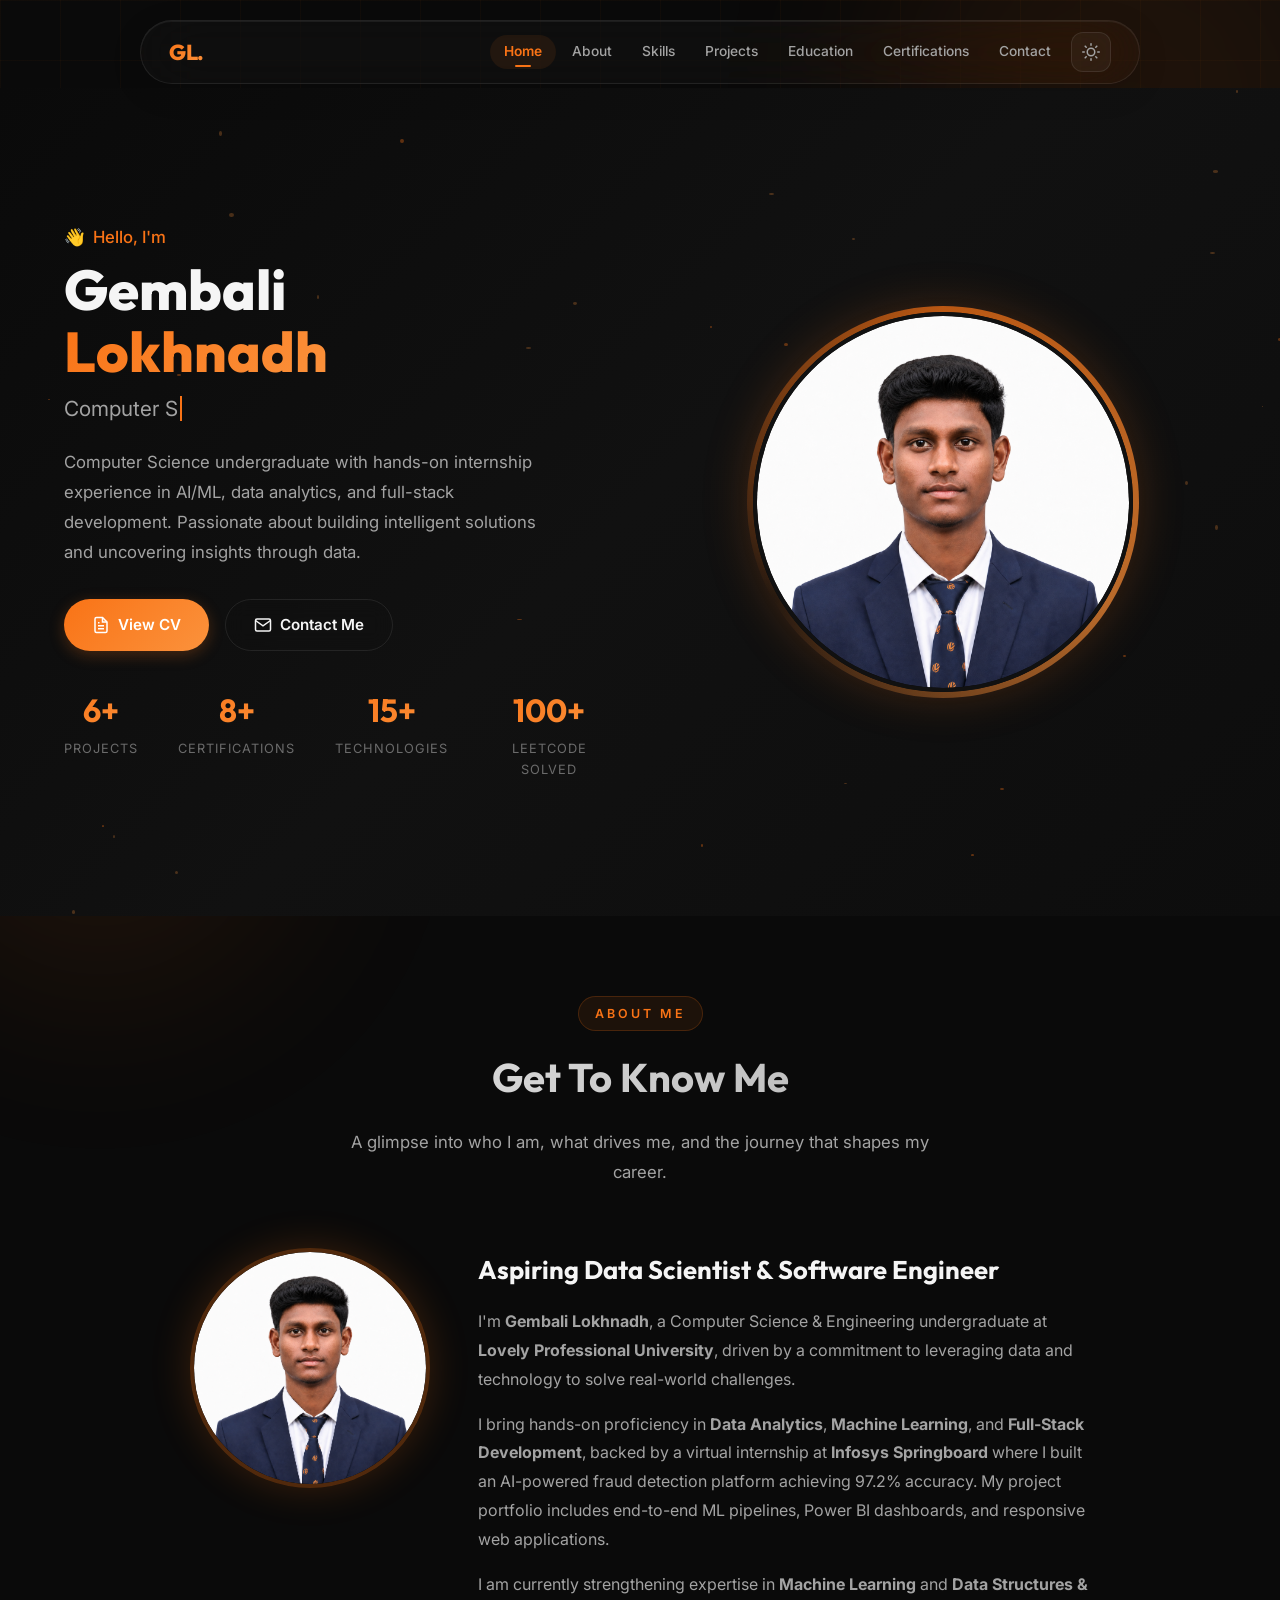
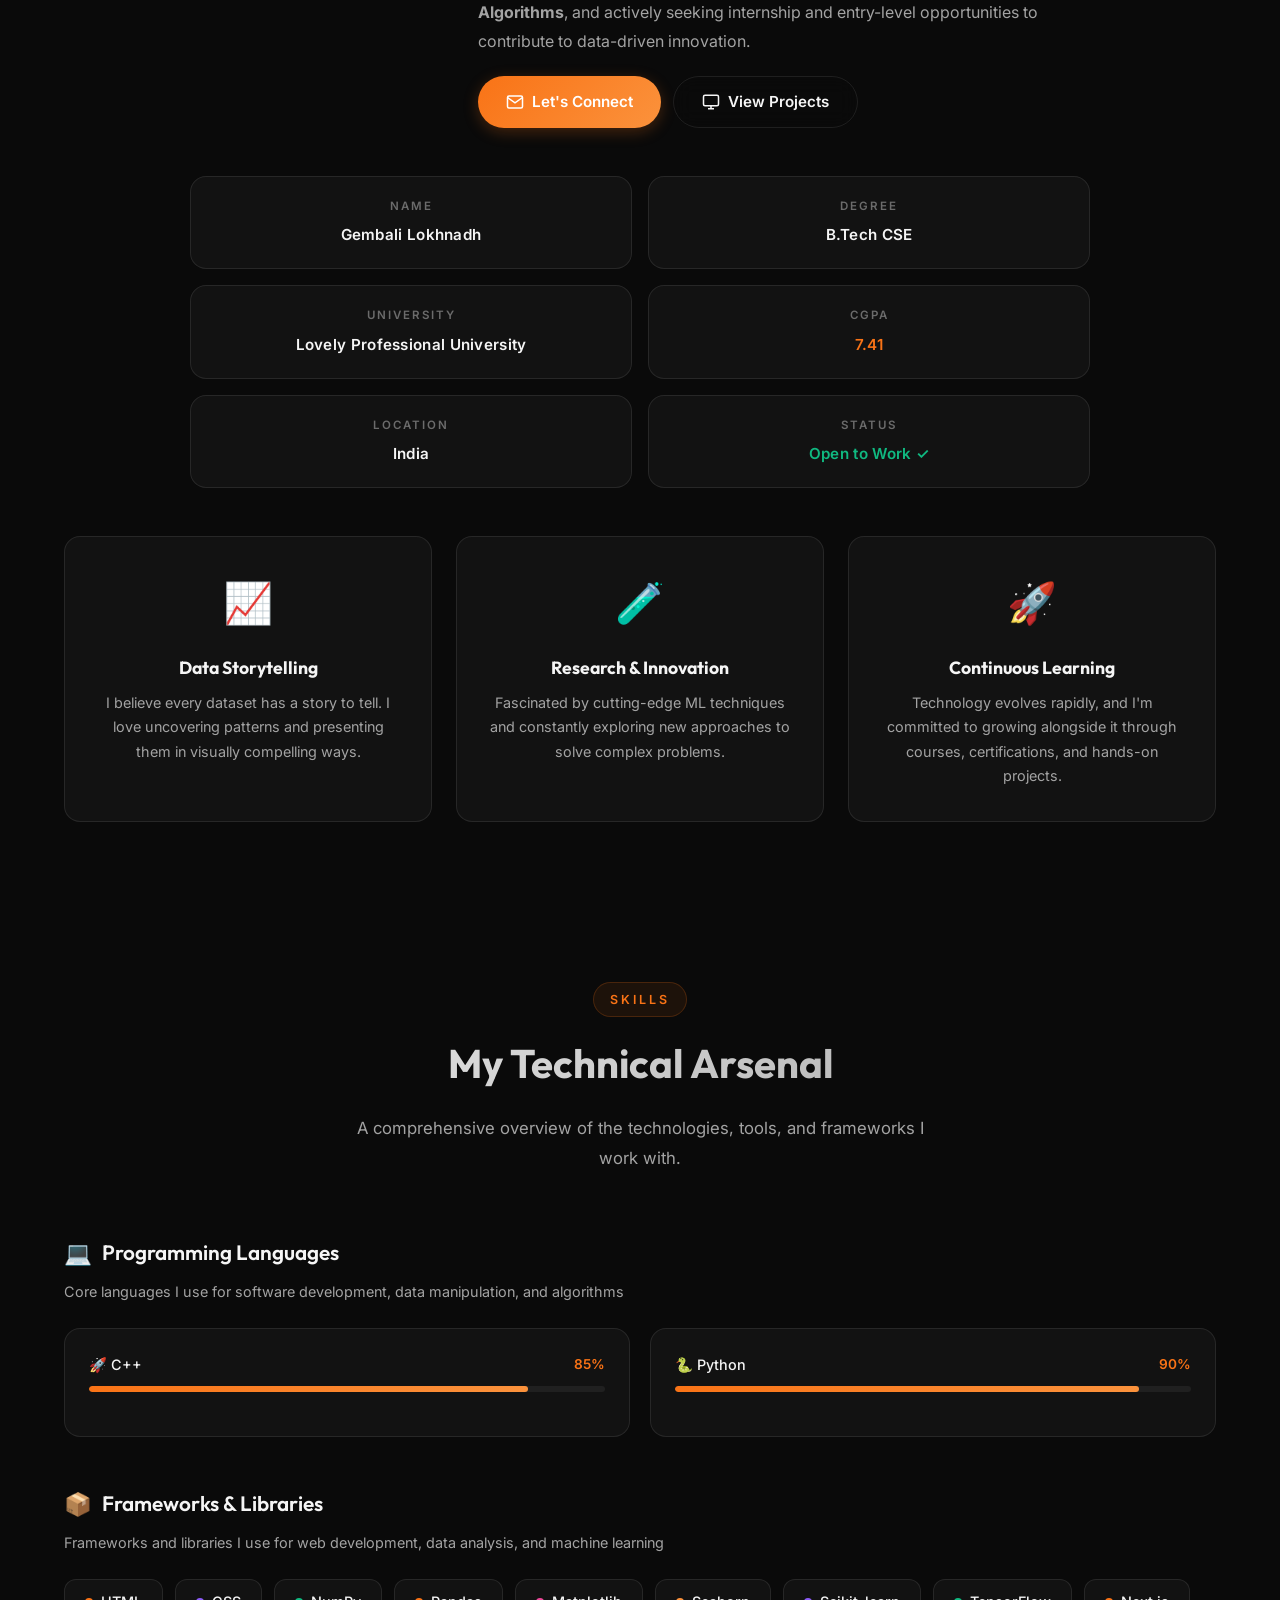
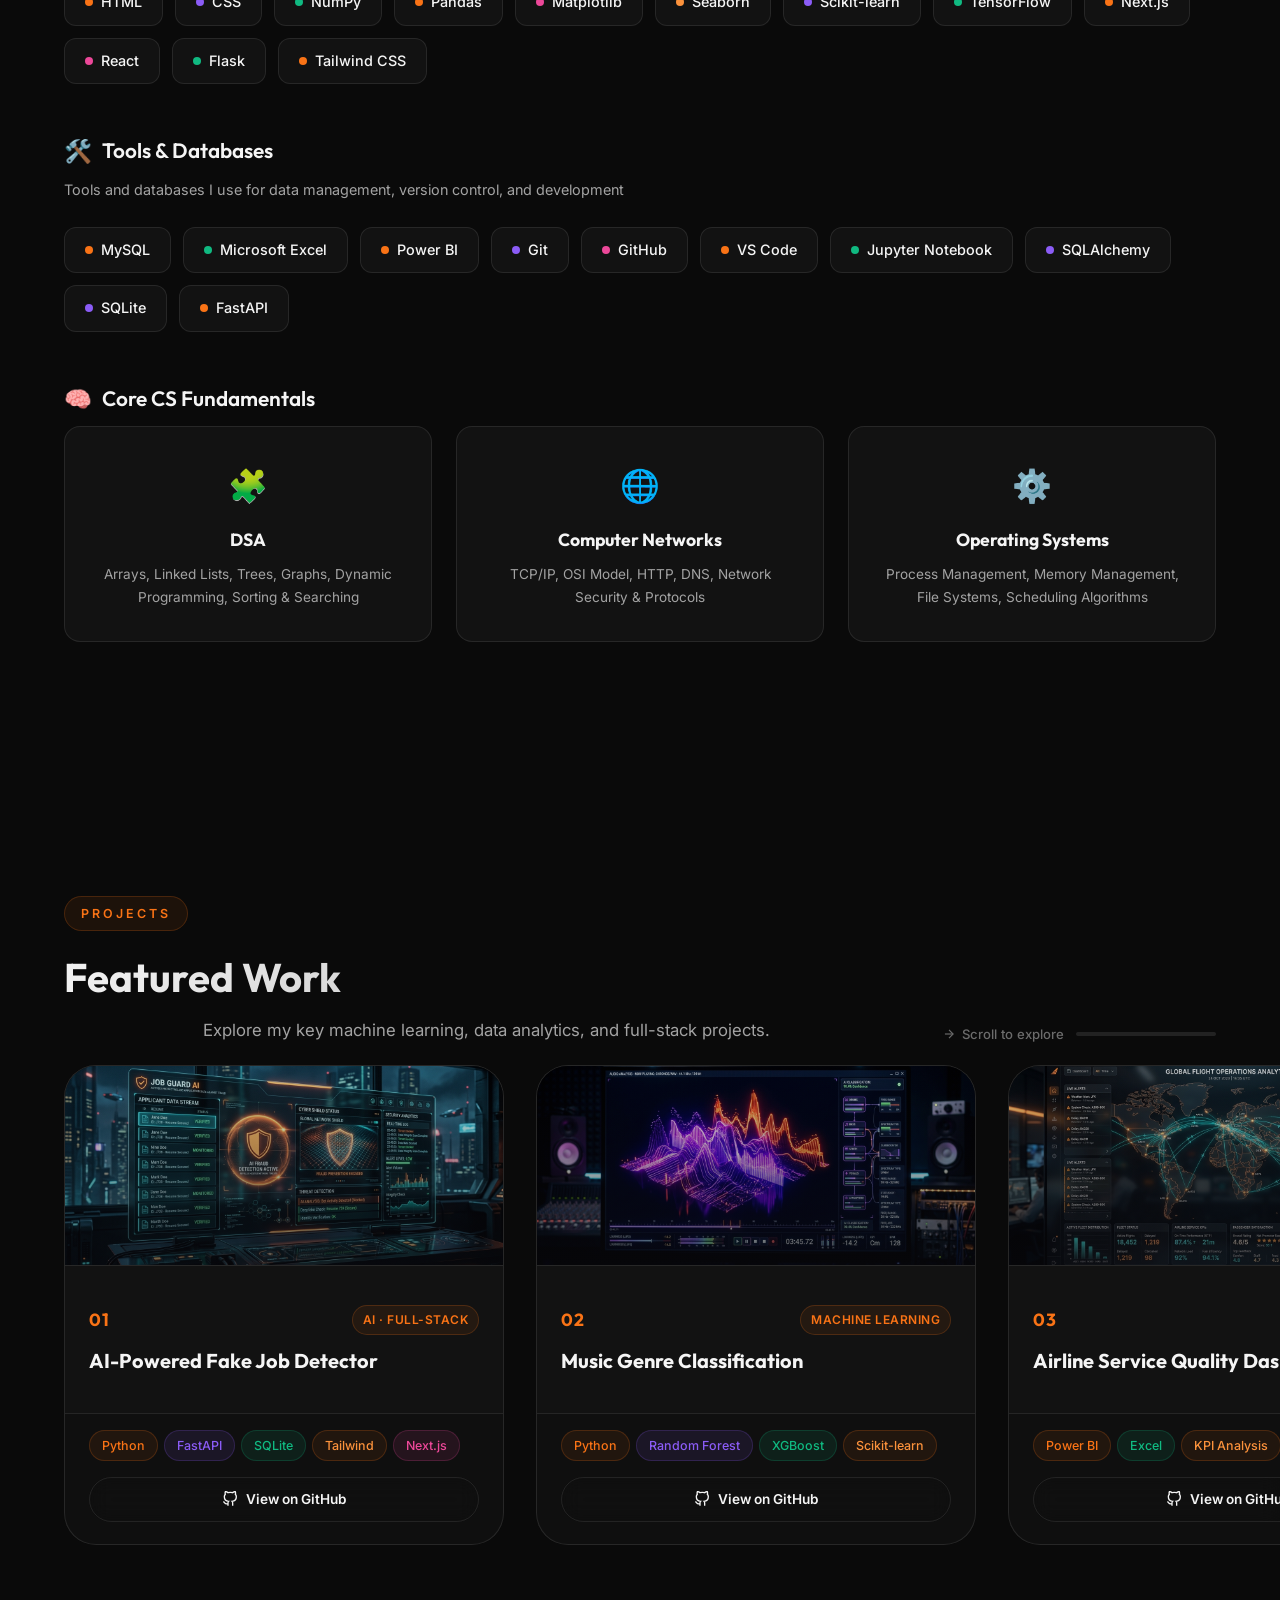
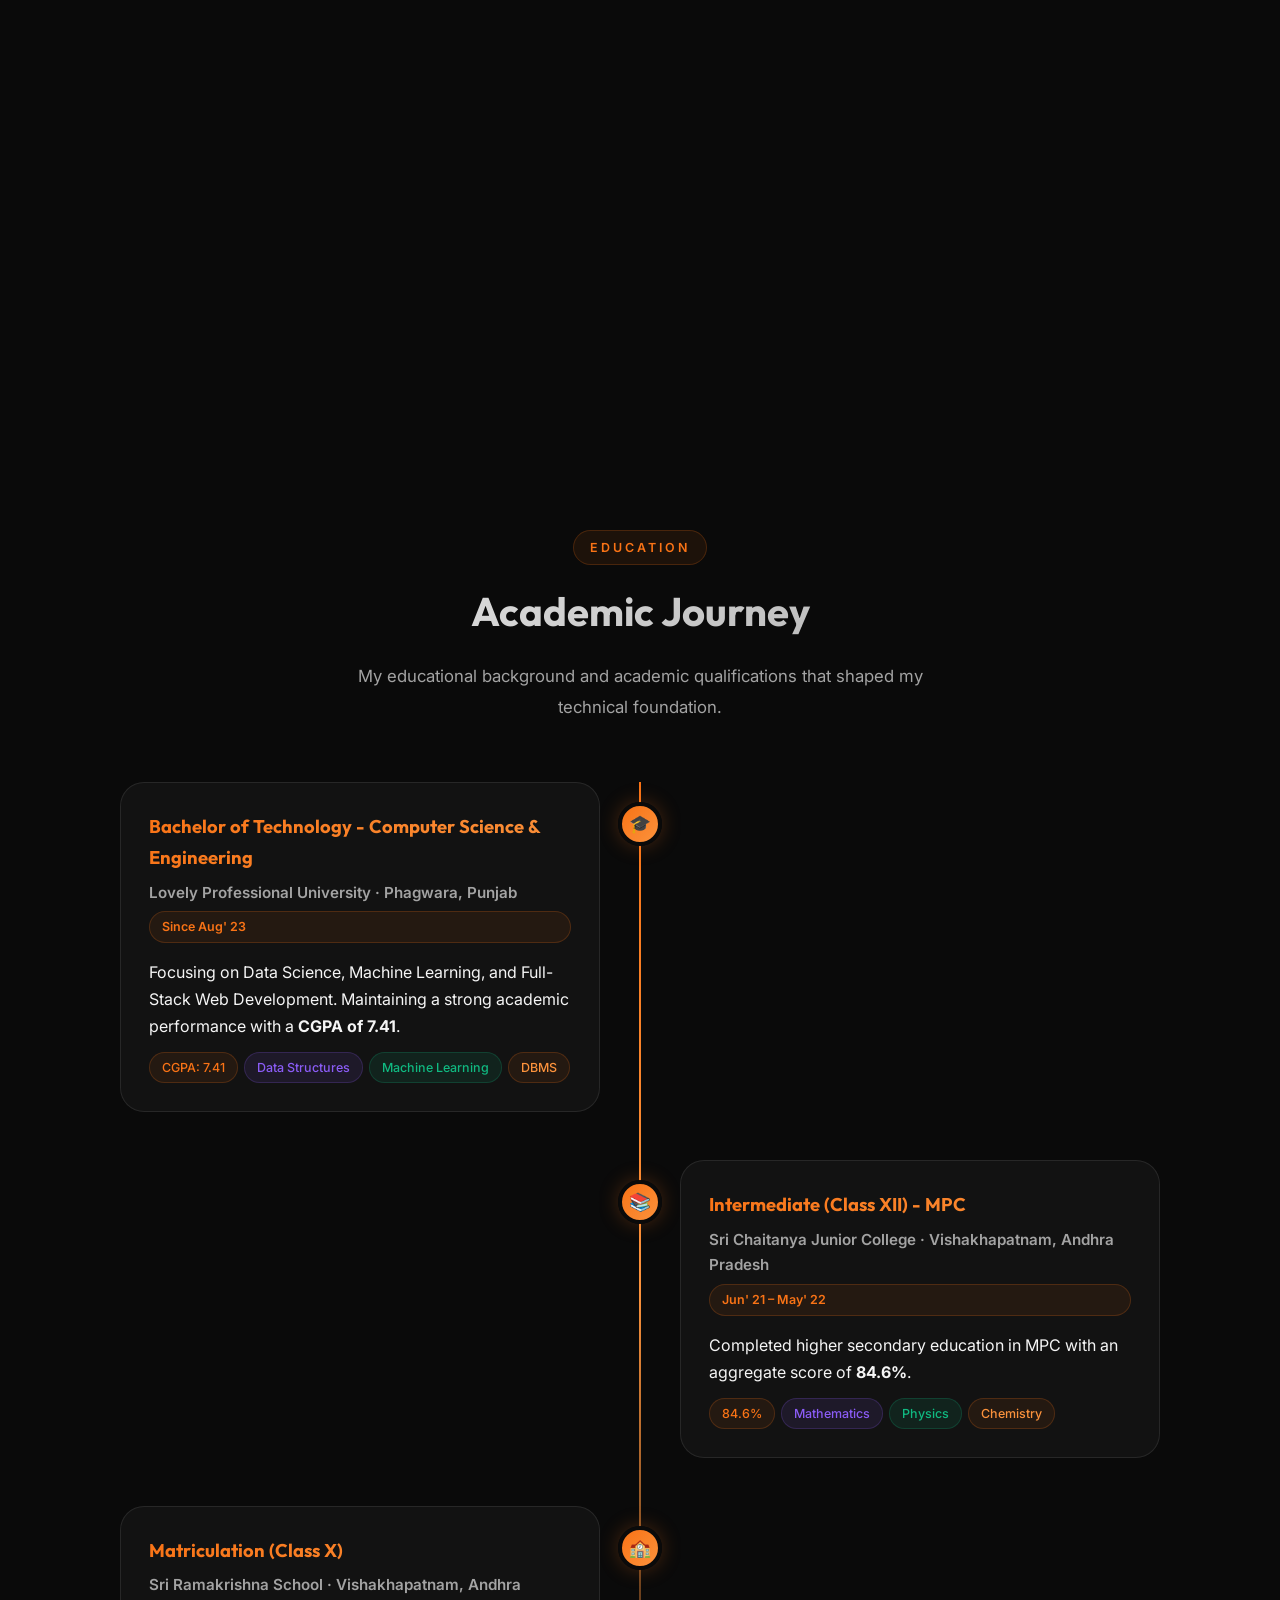
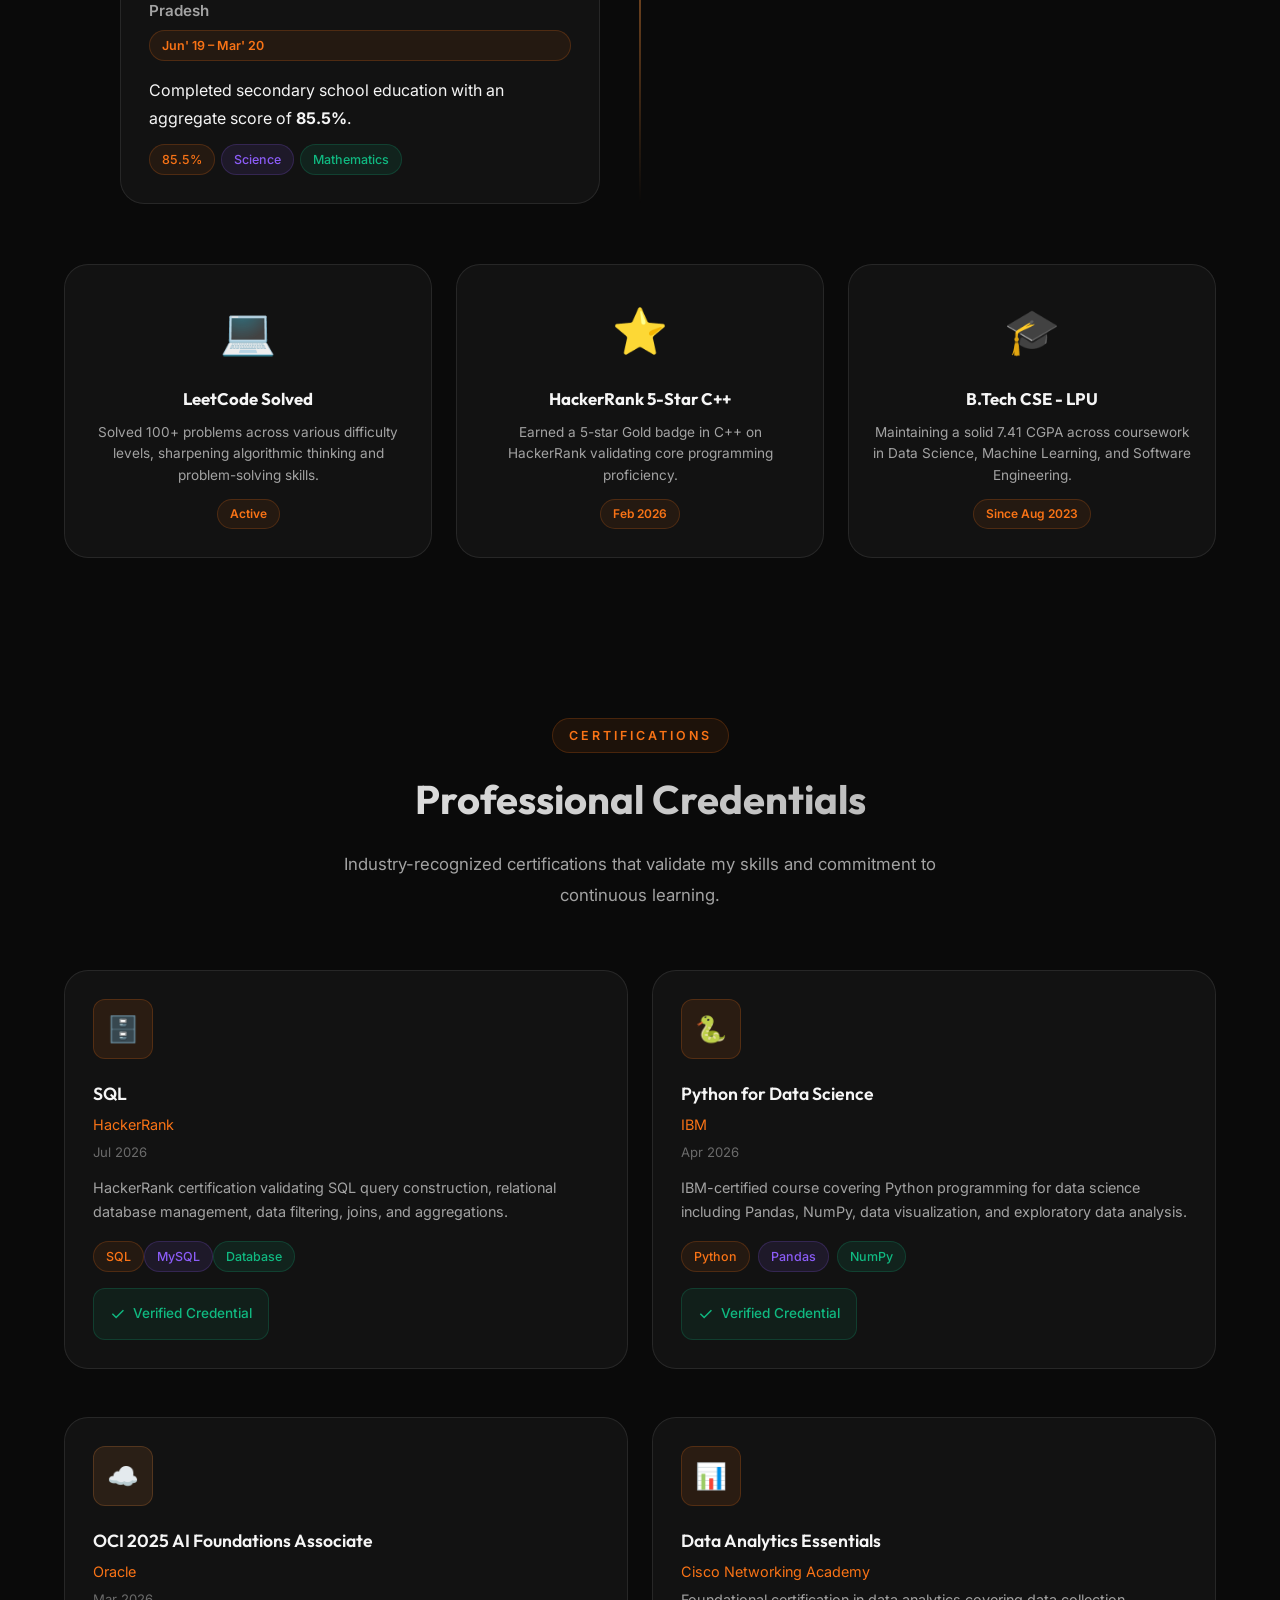
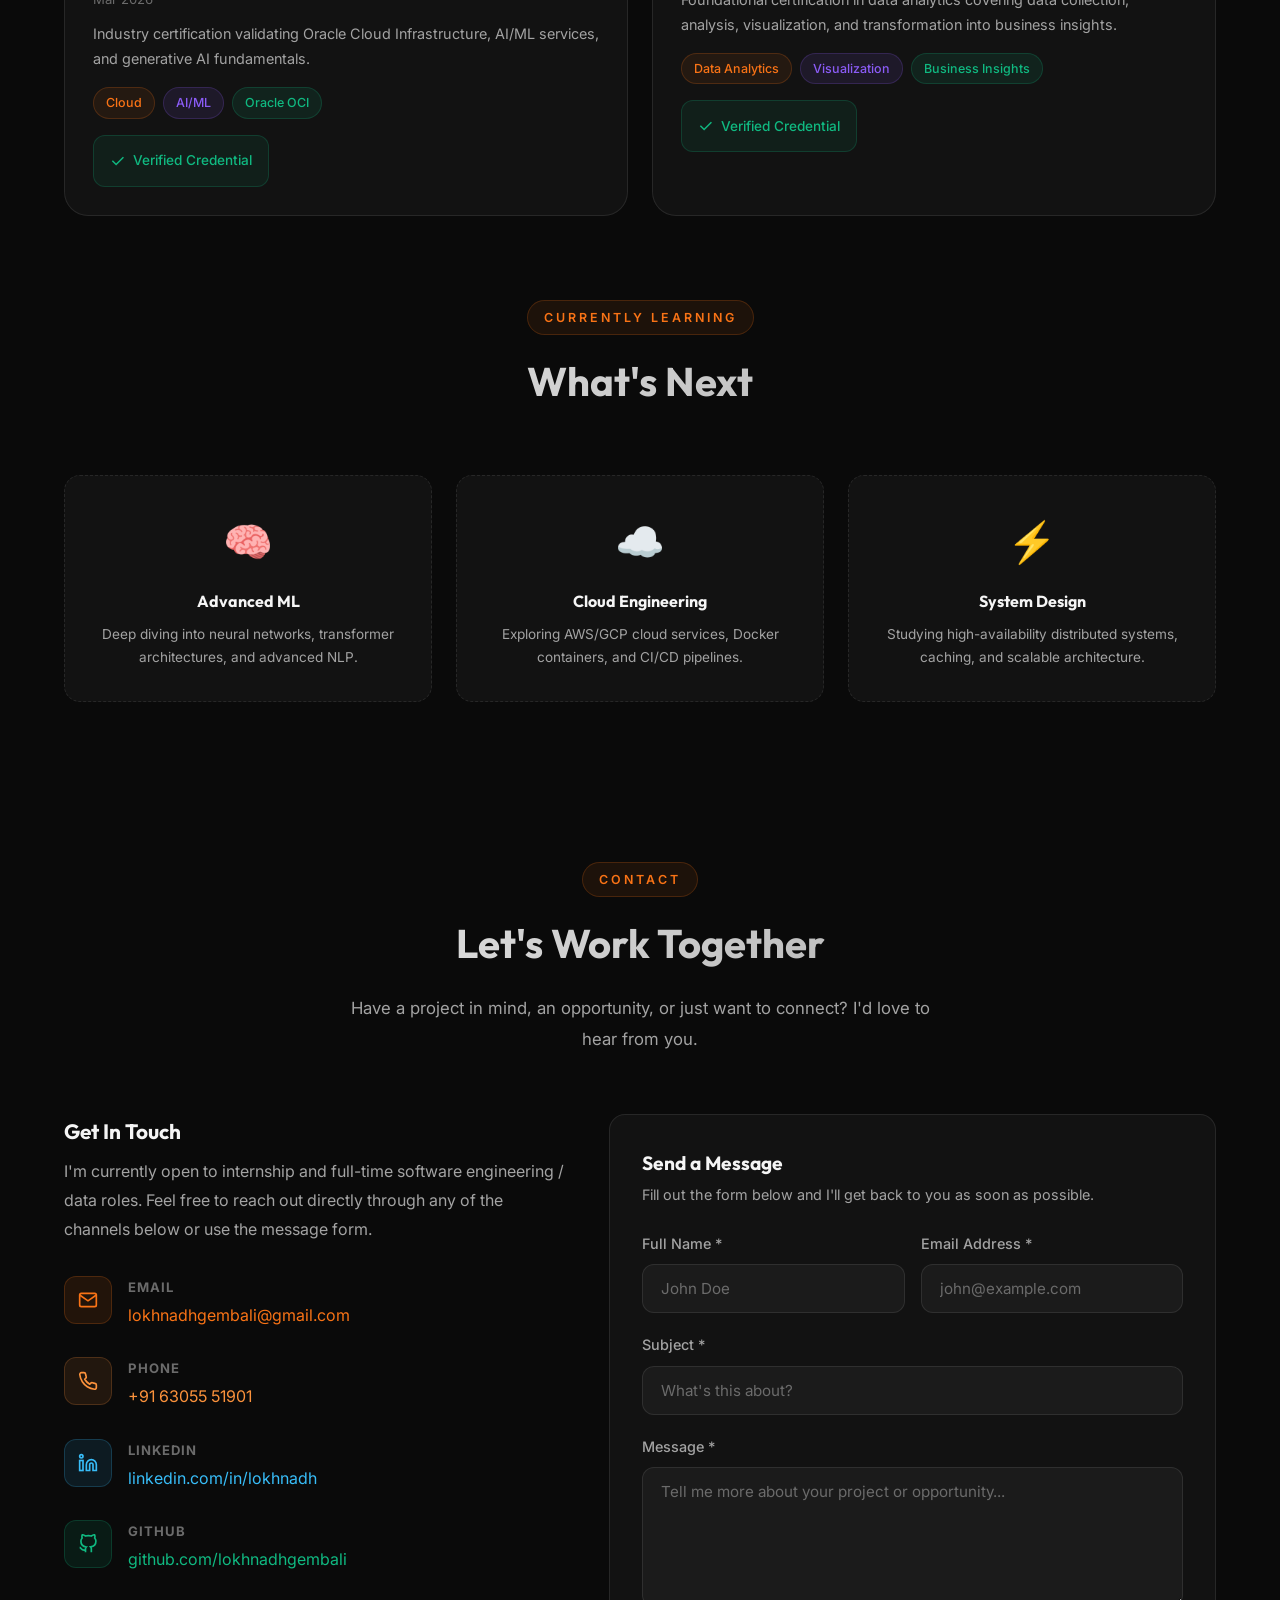
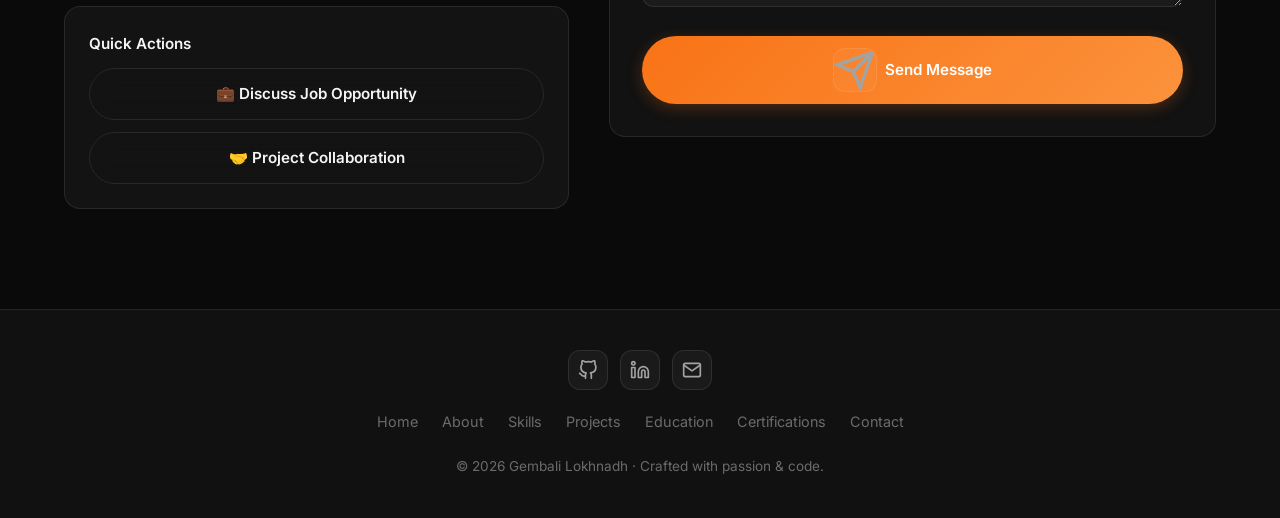
==== commit 4511d2cf: "Remove resume section, update navbar links, and configure landing page button to open CV" ====
--- a/index.html
+++ b/index.html
@@ -9,7 +9,7 @@
     content="Gembali Lokhnadh - Computer Science Student, Data Analyst, ML Enthusiast & Web Developer. Explore my portfolio showcasing real-world projects, internship experience, and technical skills.">
   <title>Gembali Lokhnadh | Portfolio</title>
   <link rel="icon" type="image/svg+xml" href="favicon.svg">
-  <link rel="stylesheet" href="css/style.css?v=5.0">
+  <link rel="stylesheet" href="css/style.css?v=5.1">
 </head>
 
 <body>
@@ -33,9 +33,9 @@
               Computer Science undergraduate with hands-on internship experience in AI/ML, data analytics, and full-stack development. Passionate about building intelligent solutions and uncovering insights through data.
             </p>
             <div class="hero-buttons">
-              <a href="#resume" class="btn btn-primary">
+              <a href="Lokhnadh_CV.pdf" target="_blank" rel="noopener noreferrer" class="btn btn-primary">
                 <svg width="18" height="18" viewBox="0 0 24 24" fill="none" stroke="currentColor" stroke-width="2"><path d="M14 2H6a2 2 0 0 0-2 2v16a2 2 0 0 0 2 2h12a2 2 0 0 0 2-2V8z"/><polyline points="14 2 14 8 20 8"/><line x1="16" y1="13" x2="8" y2="13"/><line x1="16" y1="17" x2="8" y2="17"/><polyline points="10 9 9 9 8 9"/></svg>
-                View Resume
+                View CV
               </a>
               <a href="#contact" class="btn btn-secondary">
                 <svg width="18" height="18" viewBox="0 0 24 24" fill="none" stroke="currentColor" stroke-width="2"><path d="M4 4h16c1.1 0 2 .9 2 2v12c0 1.1-.9 2-2 2H4c-1.1 0-2-.9-2-2V6c0-1.1.9-2 2-2z"/><polyline points="22,6 12,13 2,6"/></svg>
@@ -721,189 +721,7 @@
       </div>
     </section>
 
-    <!-- ==================== 7. RESUME ==================== -->
-    <section id="resume" style="padding: 80px 0;">
-      <div class="container">
-        <div class="section-header fade-in">
-          <span class="section-label">Resume</span>
-          <h2 class="section-title">My Resume</h2>
-          <p class="section-subtitle">Explore each section using the interactive tabs below, or download the full PDF.</p>
-        </div>
-
-        <div class="resume-outer">
-          <!-- Resume Header Card -->
-          <div class="resume-header-card fade-in">
-            <div class="rh-name">Gembali Lokhnadh</div>
-            <div class="rh-contacts">
-              <div class="rh-contact-item">
-                <svg width="14" height="14" viewBox="0 0 24 24" fill="none" stroke="currentColor" stroke-width="2"><rect x="2" y="4" width="20" height="16" rx="2"/><path d="m22 7-8.97 5.7a1.94 1.94 0 0 1-2.06 0L2 7"/></svg>
-                <a href="mailto:lokhnadhgembali@gmail.com">lokhnadhgembali@gmail.com</a>
-              </div>
-              <div class="rh-contact-item">
-                <svg width="14" height="14" viewBox="0 0 24 24" fill="none" stroke="currentColor" stroke-width="2"><path d="M22 16.92v3a2 2 0 0 1-2.18 2A19.79 19.79 0 0 1 11.25 19a19.5 19.5 0 0 1-6-6 19.79 19.79 0 0 1-2.92-8.72A2 2 0 0 1 4.11 2h3a2 2 0 0 1 2 1.72c.127.96.361 1.903.7 2.81a2 2 0 0 1-.45 2.11L8.09 9.91a16 16 0 0 0 6 6l1.27-1.27a2 2 0 0 1 2.11-.45c.907.339 1.85.573 2.81.7A2 2 0 0 1 22 16.92z"/></svg>
-                <span>+91 6305551901</span>
-              </div>
-              <div class="rh-contact-item">
-                <svg width="14" height="14" viewBox="0 0 24 24" fill="none" stroke="currentColor" stroke-width="2"><path d="M16 8a6 6 0 0 1 6 6v7h-4v-7a2 2 0 0 0-2-2 2 2 0 0 0-2 2v7h-4v-7a6 6 0 0 1 6-6z"/><rect x="2" y="9" width="4" height="12"/><circle cx="4" cy="4" r="2"/></svg>
-                <a href="https://www.linkedin.com/in/lokhnadh/" target="_blank" rel="noopener">LinkedIn</a>
-              </div>
-              <div class="rh-contact-item">
-                <svg width="14" height="14" viewBox="0 0 24 24" fill="none" stroke="currentColor" stroke-width="2"><path d="M9 19c-5 1.5-5-2.5-7-3m14 6v-3.87a3.37 3.37 0 0 0-.94-2.61c3.14-.35 6.44-1.54 6.44-7A5.44 5.44 0 0 0 20 4.77 5.07 5.07 0 0 0 19.91 1S18.73.65 16 2.48a13.38 13.38 0 0 0-7 0C6.27.65 5.09 1 5.09 1A5.07 5.07 0 0 0 5 4.77a5.44 5.44 0 0 0-1.5 3.78c0 5.42 3.3 6.61 6.44 7A3.37 3.37 0 0 0 9 18.13V22"/></svg>
-                <a href="https://github.com/lokhnadhgembali" target="_blank" rel="noopener">GitHub</a>
-              </div>
-            </div>
-          </div>
-
-          <!-- Download Button -->
-          <div class="download-section fade-in">
-            <a class="btn-download" href="Lokhnadh_CV.pdf" download="Lokhnadh_CV.pdf">
-              <svg width="20" height="20" viewBox="0 0 24 24" fill="none" stroke="currentColor" stroke-width="2.5" stroke-linecap="round" stroke-linejoin="round">
-                <path d="M21 15v4a2 2 0 0 1-2 2H5a2 2 0 0 1-2-2v-4"/>
-                <polyline points="7 10 12 15 17 10"/>
-                <line x1="12" y1="15" x2="12" y2="3"/>
-              </svg>
-              Download Latest CV (PDF)
-            </a>
-          </div>
-
-          <!-- Tabs Navigation -->
-          <div class="resume-tabs-nav fade-in">
-            <button class="rtab-btn active" data-tab="experience">Internship</button>
-            <button class="rtab-btn" data-tab="skills">Skills</button>
-            <button class="rtab-btn" data-tab="education">Education</button>
-            <button class="rtab-btn" data-tab="achievements">Achievements</button>
-          </div>
-
-          <!-- Tab: Experience -->
-          <div class="resume-tab-panel active" id="tab-experience">
-            <div class="rs-card fade-in">
-              <div class="rs-section-label">Internship &amp; Experience</div>
-              <div class="rs-item">
-                <div class="rs-item-top">
-                  <div>
-                    <div class="rs-item-role">Artificial Intelligence Virtual Intern</div>
-                    <div class="rs-item-org">Infosys Springboard · Remote, India</div>
-                  </div>
-                  <span class="rs-item-date">Feb' 26 – Apr' 26</span>
-                </div>
-                <ul class="rs-bullets">
-                  <li>Architected an AI-powered fake job detection platform using Python, FastAPI, and SQLite, achieving <strong>97.2% classification accuracy</strong> on 18K+ job postings.</li>
-                  <li>Engineered a secure backend with JWT authentication and optimized database management workflows.</li>
-                  <li>Constructed a responsive admin dashboard using Next.js, React, and Tailwind CSS for fraud monitoring.</li>
-                  <li>Empowered organizations to detect fraudulent listings <strong>3× faster</strong> through real-time activity tracking.</li>
-                </ul>
-                <div class="rs-techstack">
-                  <span class="rs-tag">Python</span>
-                  <span class="rs-tag rs-tag-purple">FastAPI</span>
-                  <span class="rs-tag rs-tag-green">SQLite</span>
-                  <span class="rs-tag">Tailwind CSS</span>
-                </div>
-              </div>
-            </div>
-          </div>
-
-          <!-- Tab: Skills -->
-          <div class="resume-tab-panel" id="tab-skills">
-            <div class="rs-card fade-in">
-              <div class="rs-section-label">Technical Skills Summary</div>
-              <div class="rs-skill-group">
-                <div class="rs-skill-group-title"><span class="dot"></span> Languages</div>
-                <div class="rs-tag-row">
-                  <span class="rs-tag rs-tag-purple">C++</span>
-                  <span class="rs-tag">Python</span>
-                </div>
-              </div>
-              <div class="rs-skill-group" style="margin-top:16px;">
-                <div class="rs-skill-group-title"><span class="dot"></span> Data Skills</div>
-                <div class="rs-tag-row">
-                  <span class="rs-tag">Data Cleaning</span>
-                  <span class="rs-tag rs-tag-purple">Exploratory Data Analysis</span>
-                  <span class="rs-tag rs-tag-green">Data Visualization</span>
-                  <span class="rs-tag">ML Basics</span>
-                </div>
-              </div>
-              <div class="rs-skill-group" style="margin-top:16px;">
-                <div class="rs-skill-group-title"><span class="dot"></span> Libraries &amp; Frameworks</div>
-                <div class="rs-tag-row">
-                  <span class="rs-tag rs-tag-green">NumPy</span>
-                  <span class="rs-tag">Pandas</span>
-                  <span class="rs-tag rs-tag-purple">Matplotlib</span>
-                  <span class="rs-tag">Seaborn</span>
-                  <span class="rs-tag rs-tag-green">Scikit-learn</span>
-                </div>
-              </div>
-              <div class="rs-skill-group" style="margin-top:16px;">
-                <div class="rs-skill-group-title"><span class="dot"></span> Databases &amp; Tools</div>
-                <div class="rs-tag-row">
-                  <span class="rs-tag rs-tag-purple">MySQL</span>
-                  <span class="rs-tag">Microsoft Excel</span>
-                  <span class="rs-tag rs-tag-green">Power BI</span>
-                </div>
-              </div>
-              <div class="rs-skill-group" style="margin-top:16px;">
-                <div class="rs-skill-group-title"><span class="dot"></span> Soft Skills</div>
-                <div class="rs-tag-row">
-                  <span class="rs-tag">Team Collaboration</span>
-                  <span class="rs-tag rs-tag-purple">Communication</span>
-                  <span class="rs-tag rs-tag-green">Adaptability</span>
-                </div>
-              </div>
-            </div>
-          </div>
-
-          <!-- Tab: Education -->
-          <div class="resume-tab-panel" id="tab-education">
-            <div class="rs-card fade-in">
-              <div class="rs-section-label">Education</div>
-              <div class="rs-item">
-                <div class="rs-item-top">
-                  <div>
-                    <div class="rs-item-role">Bachelor of Technology - Computer Science and Engineering</div>
-                    <div class="rs-item-org">Lovely Professional University · Phagwara, Punjab</div>
-                  </div>
-                  <span class="rs-item-date">Since Aug' 23</span>
-                </div>
-                <p style="font-size:0.87rem;color:var(--text-secondary);margin-top:6px;">Current CGPA: <strong style="color:var(--accent);">7.41</strong></p>
-              </div>
-              <div class="rs-item">
-                <div class="rs-item-top">
-                  <div>
-                    <div class="rs-item-role">Intermediate</div>
-                    <div class="rs-item-org">Sri Chaitanya Junior College · Vishakhapatnam, Andhra Pradesh</div>
-                  </div>
-                  <span class="rs-item-date">Jun' 21 – May' 22</span>
-                </div>
-                <p style="font-size:0.87rem;color:var(--text-secondary);margin-top:6px;">Percentage: <strong>84.6%</strong></p>
-              </div>
-              <div class="rs-item">
-                <div class="rs-item-top">
-                  <div>
-                    <div class="rs-item-role">Matriculation</div>
-                    <div class="rs-item-org">Sri Ramakrishna School · Vishakhapatnam, Andhra Pradesh</div>
-                  </div>
-                  <span class="rs-item-date">Jun' 19 – Mar' 20</span>
-                </div>
-                <p style="font-size:0.87rem;color:var(--text-secondary);margin-top:6px;">Percentage: <strong>85.5%</strong></p>
-              </div>
-            </div>
-          </div>
-
-          <!-- Tab: Achievements -->
-          <div class="resume-tab-panel" id="tab-achievements">
-            <div class="rs-card fade-in">
-              <div class="rs-section-label">Achievements &amp; Honors</div>
-              <ul class="rs-bullets">
-                <li><strong>Girl Script Summer of Code 2026:</strong> Engaged as an Open Source Contributor, contributing to real-world open-source development workflows. (May' 26)</li>
-                <li><strong>LeetCode:</strong> Solved 100+ problems across various algorithmic topics. (Apr' 26)</li>
-                <li><strong>HackerRank:</strong> Earned a 5-star rating in C++ demonstrating strong problem-solving proficiency. (Feb' 26)</li>
-              </ul>
-            </div>
-          </div>
-        </div>
-      </div>
-    </section>
-
-    <!-- ==================== 8. CONTACT ==================== -->
+    <!-- ==================== 6. CONTACT ==================== -->
     <section id="contact" style="padding: 80px 0 100px;">
       <div class="container">
         <div class="section-header fade-in">
@@ -1039,8 +857,8 @@
 
   </div>
 
-  <script src="js/nav.js?v=5.0"></script>
-  <script src="js/main.js?v=5.0"></script>
+  <script src="js/nav.js?v=5.1"></script>
+  <script src="js/main.js?v=5.1"></script>
 </body>
 
 </html>
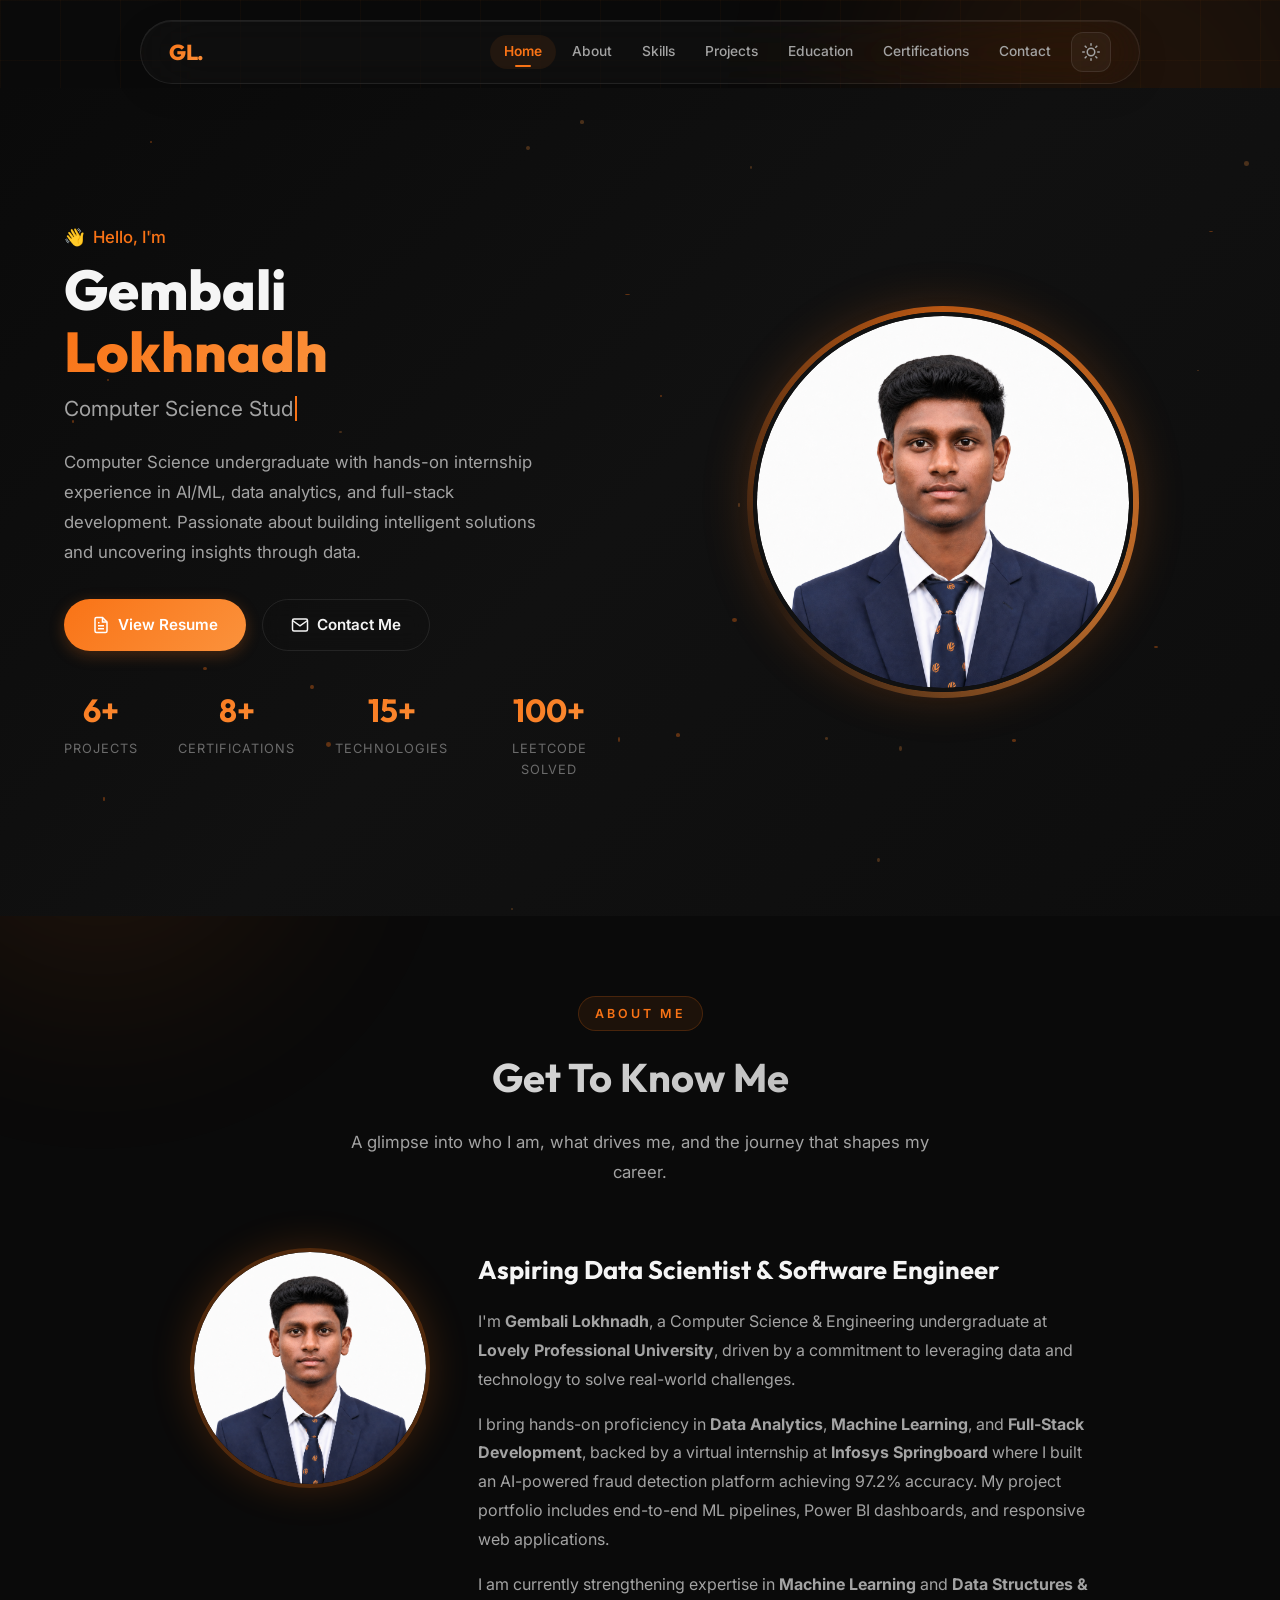
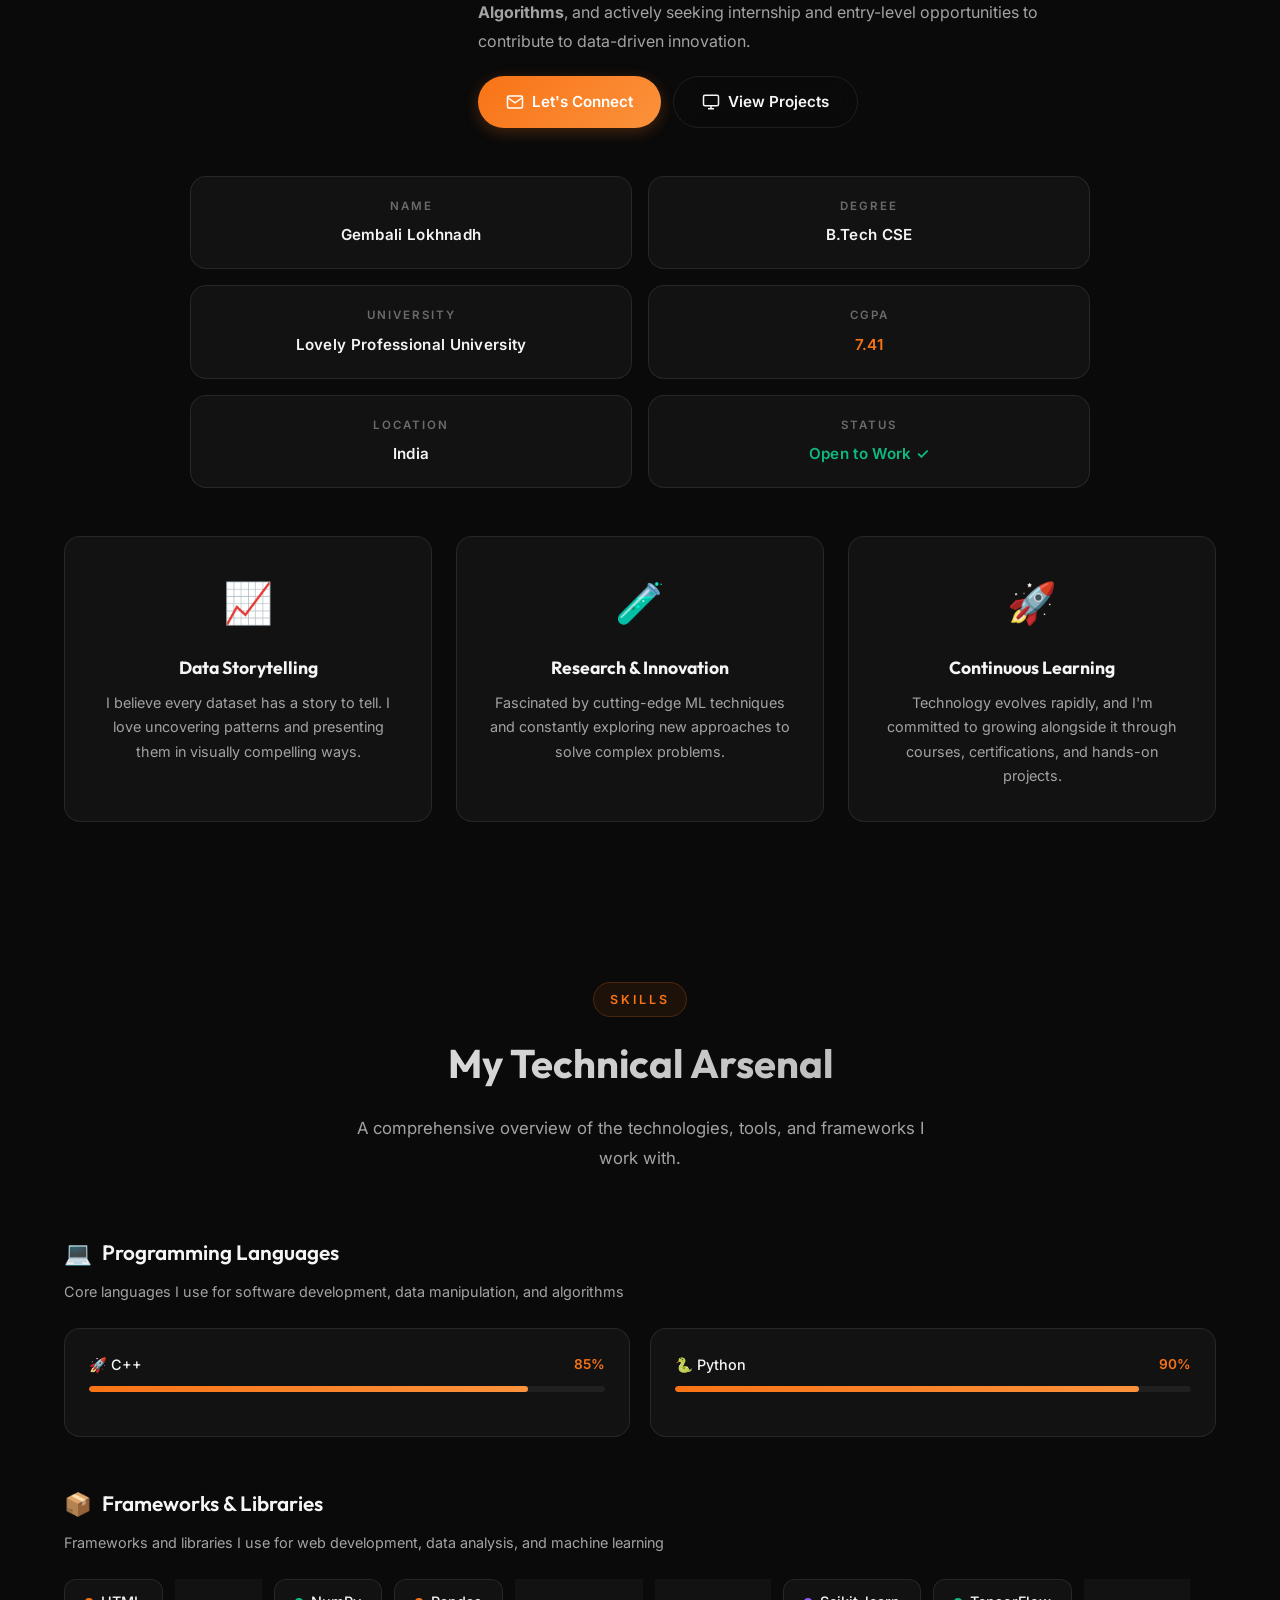
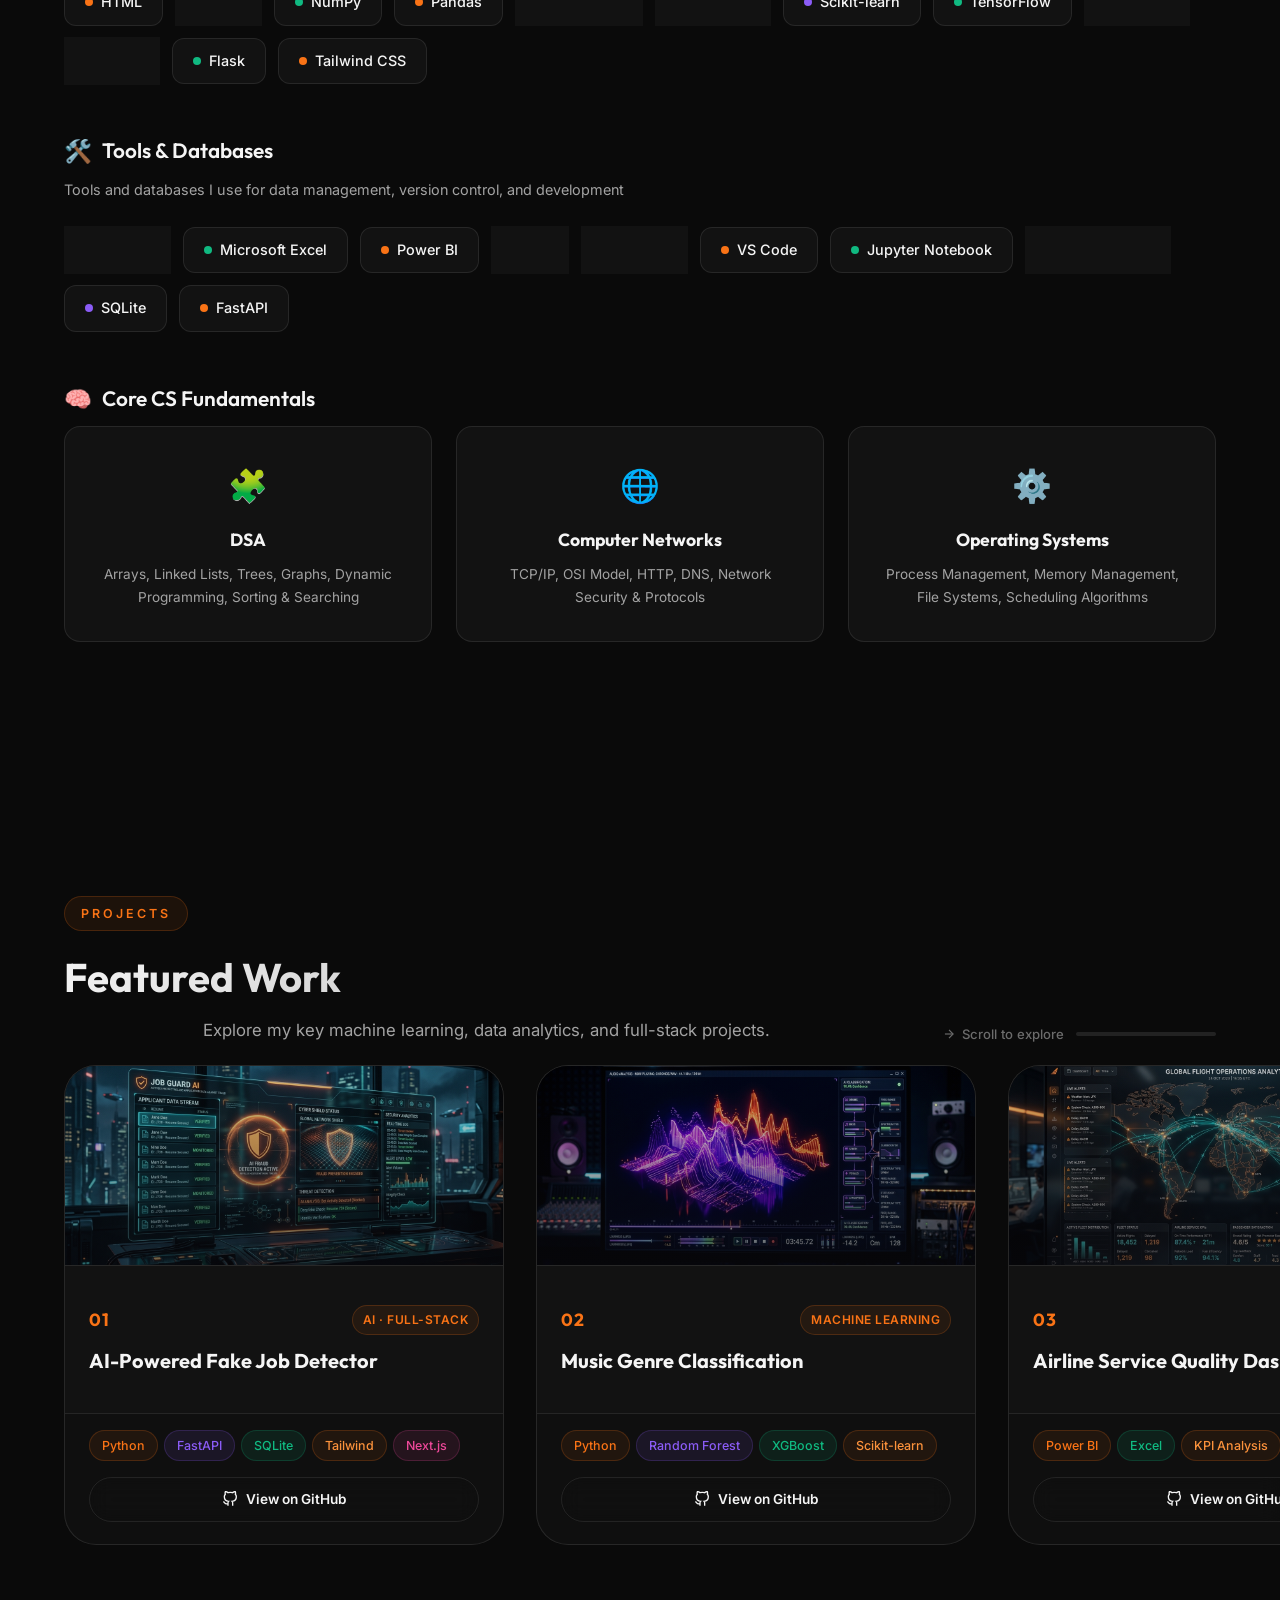
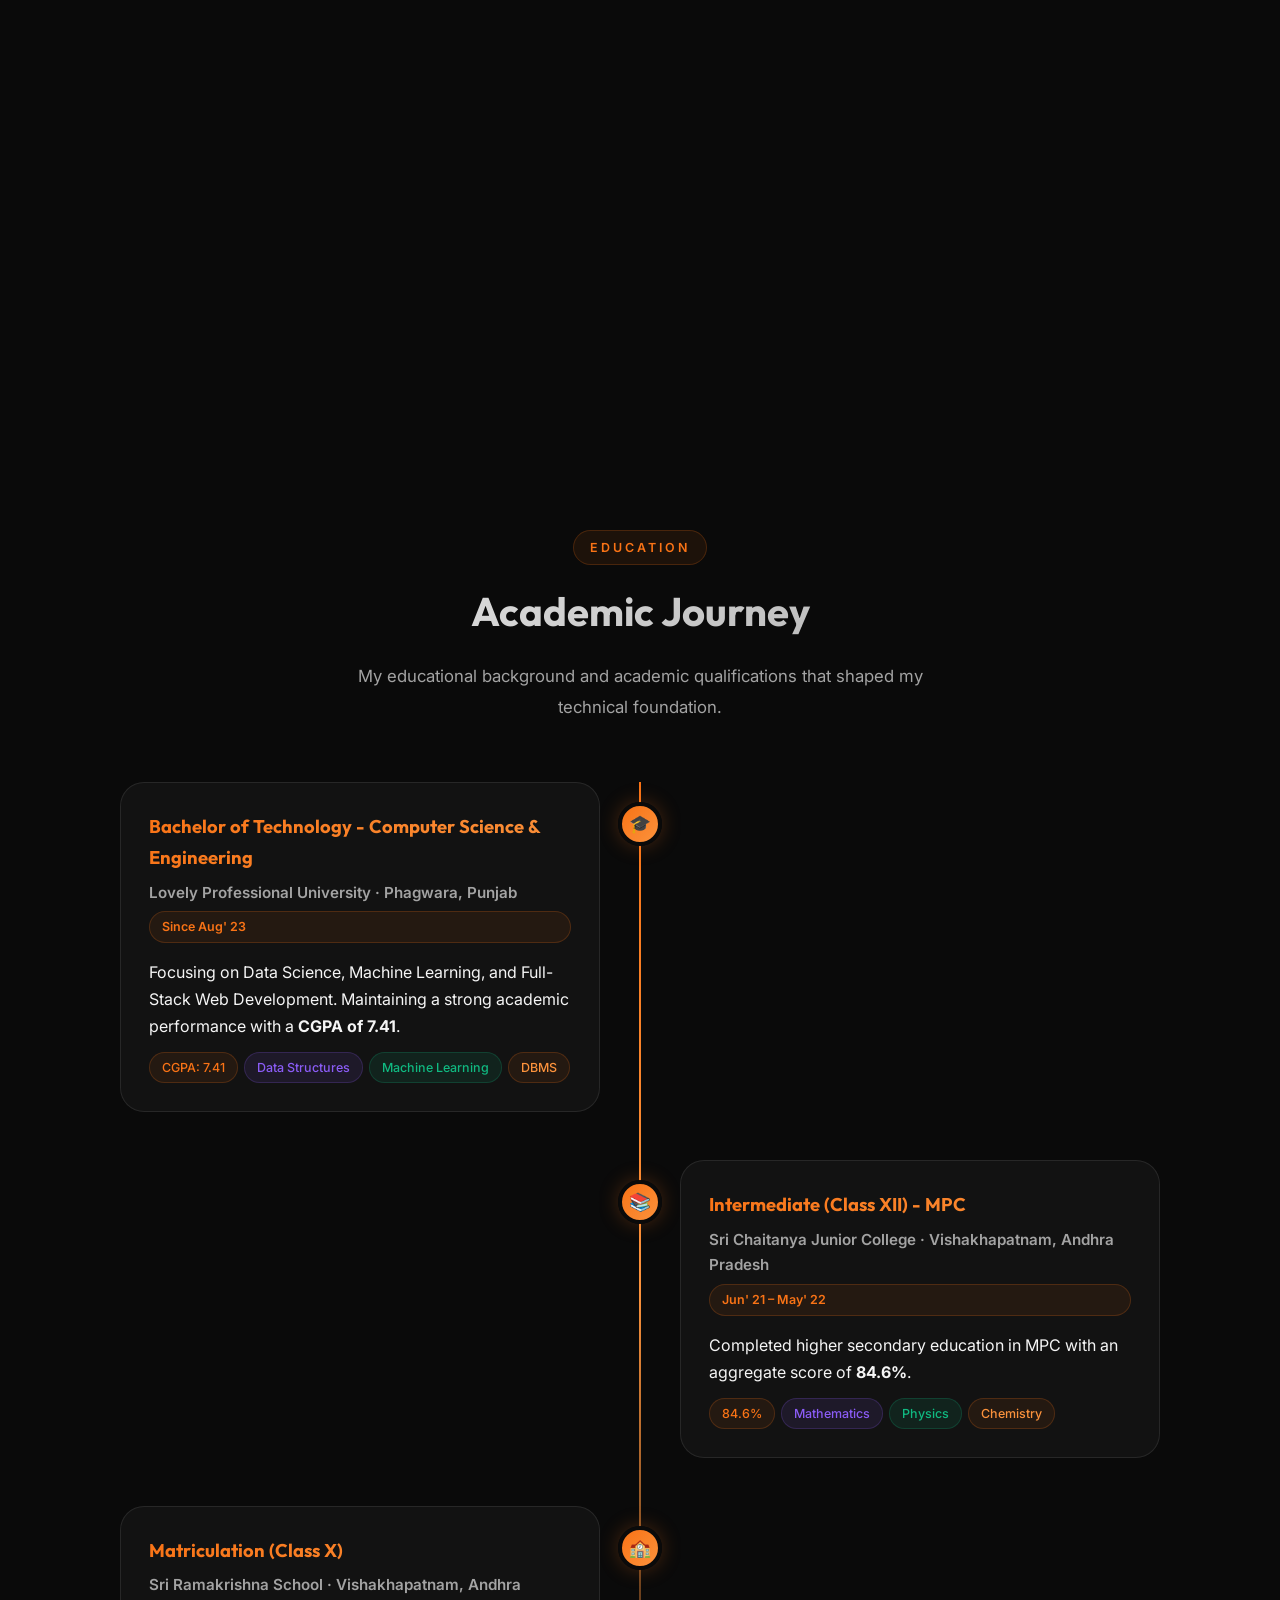
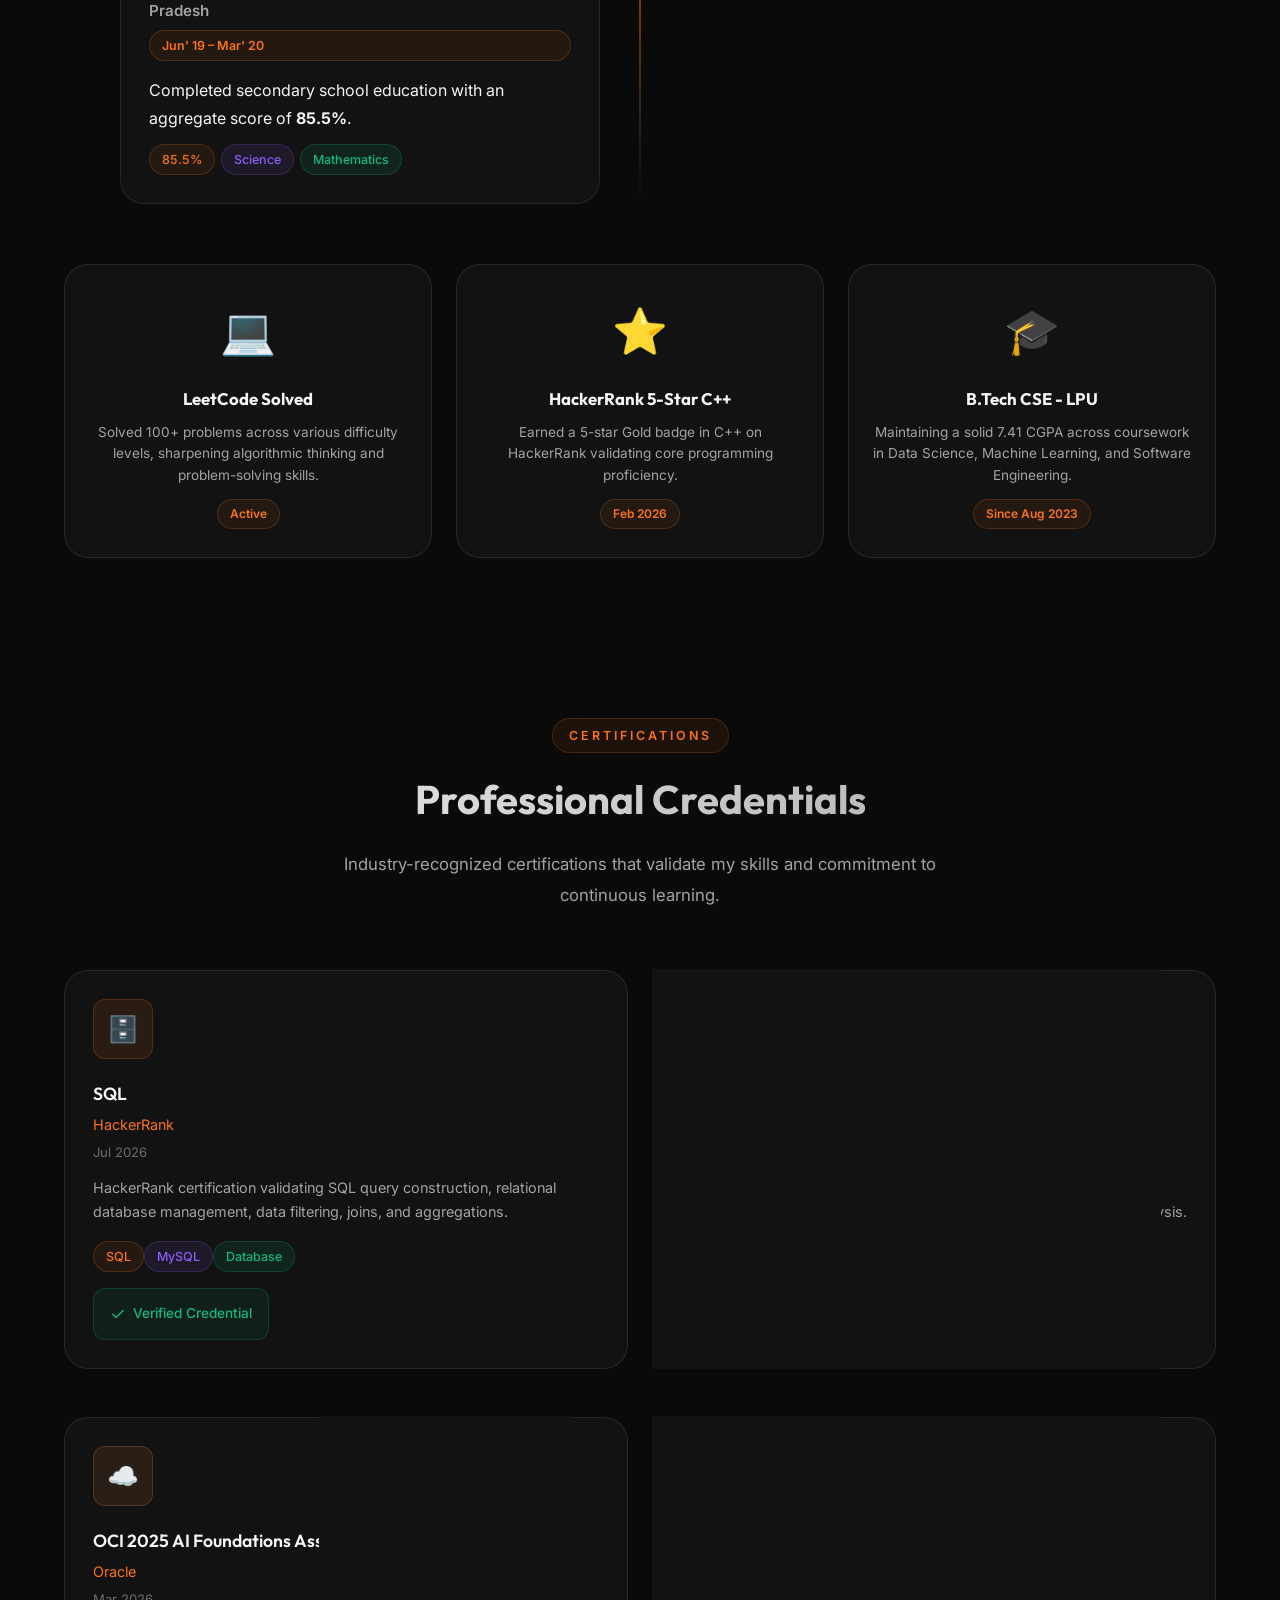
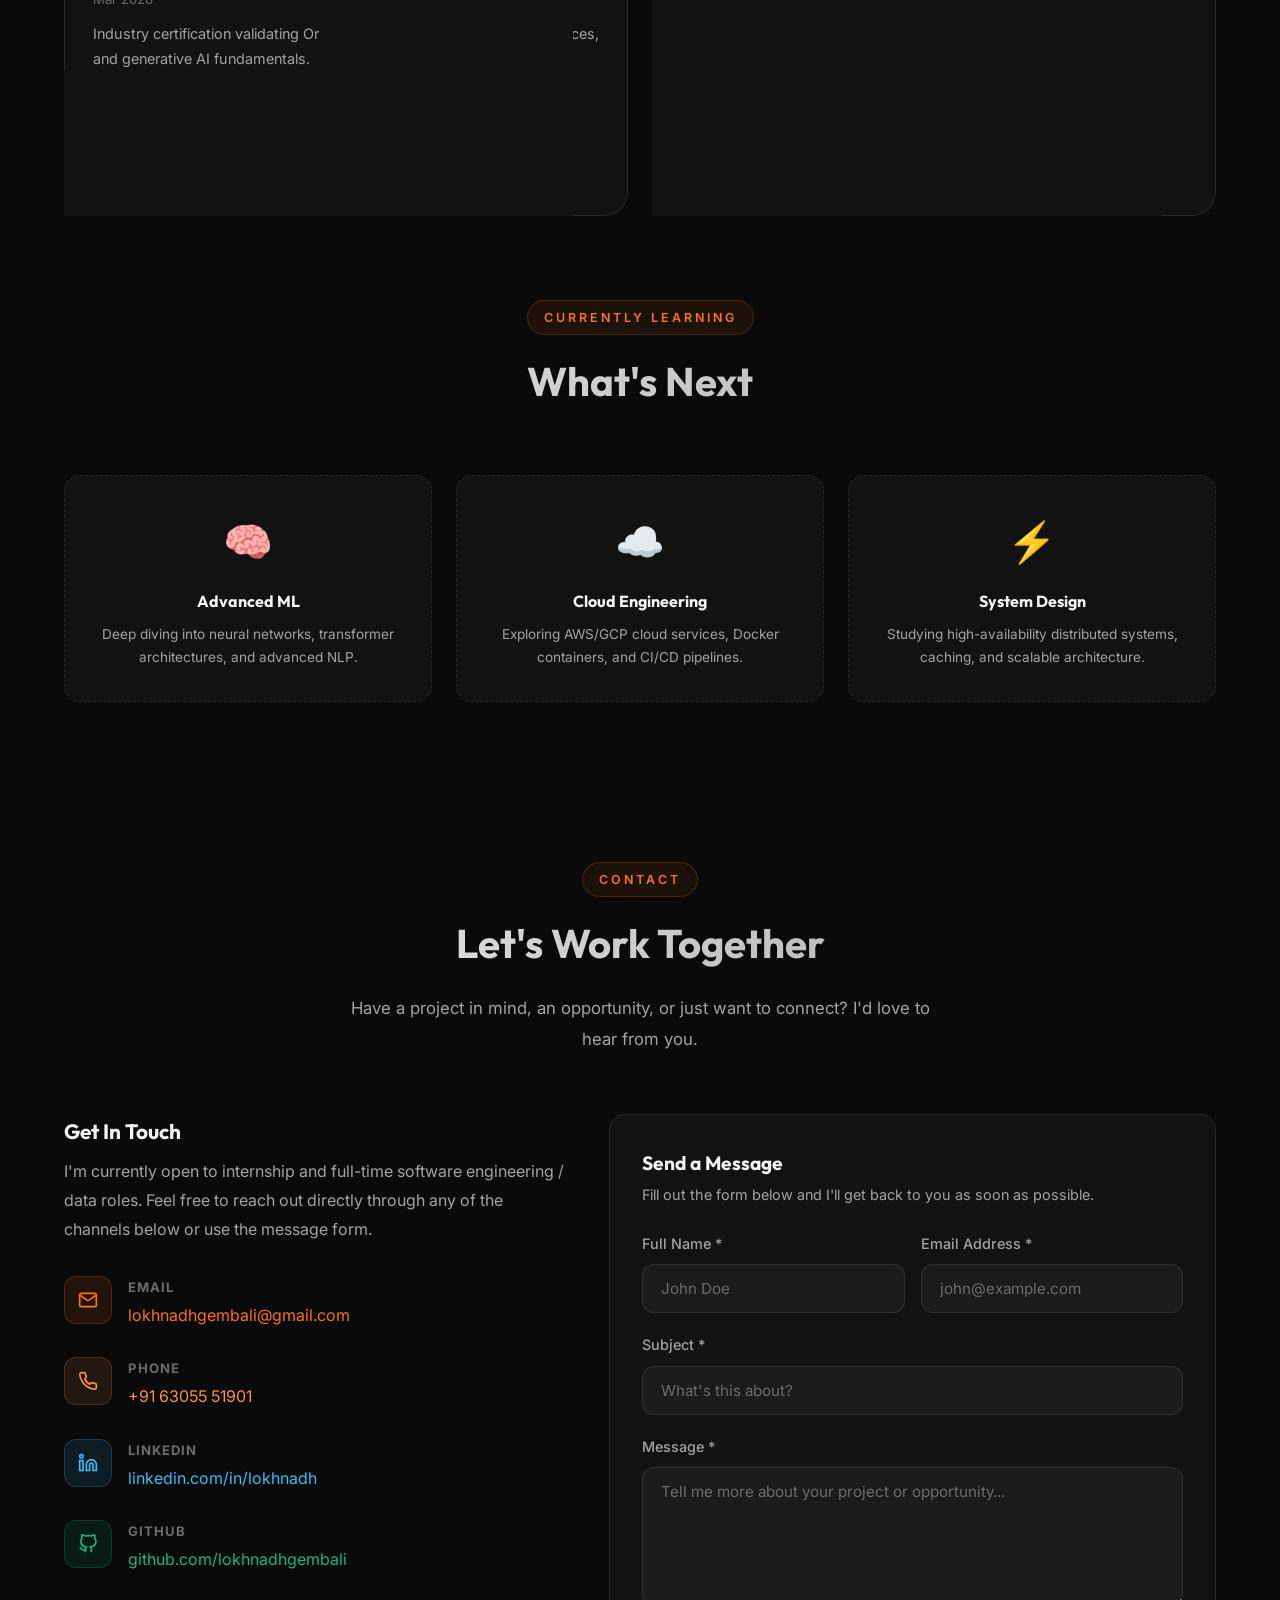
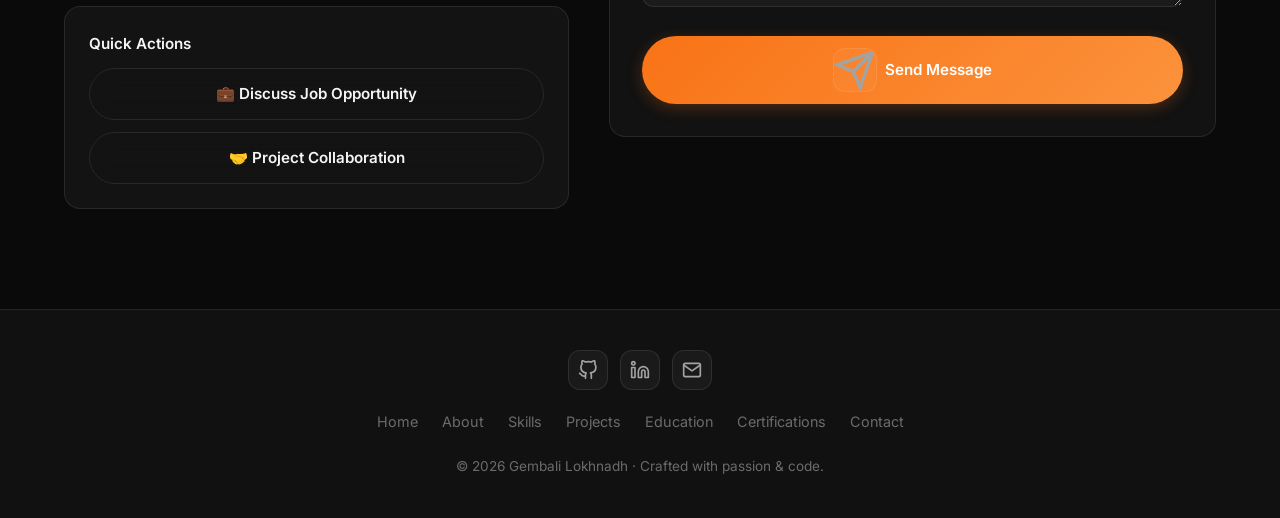
==== commit cd375633: "Update landing page button text to View Resume" ====
--- a/index.html
+++ b/index.html
@@ -35,7 +35,7 @@
             <div class="hero-buttons">
               <a href="Lokhnadh_CV.pdf" target="_blank" rel="noopener noreferrer" class="btn btn-primary">
                 <svg width="18" height="18" viewBox="0 0 24 24" fill="none" stroke="currentColor" stroke-width="2"><path d="M14 2H6a2 2 0 0 0-2 2v16a2 2 0 0 0 2 2h12a2 2 0 0 0 2-2V8z"/><polyline points="14 2 14 8 20 8"/><line x1="16" y1="13" x2="8" y2="13"/><line x1="16" y1="17" x2="8" y2="17"/><polyline points="10 9 9 9 8 9"/></svg>
-                View CV
+                View Resume
               </a>
               <a href="#contact" class="btn btn-secondary">
                 <svg width="18" height="18" viewBox="0 0 24 24" fill="none" stroke="currentColor" stroke-width="2"><path d="M4 4h16c1.1 0 2 .9 2 2v12c0 1.1-.9 2-2 2H4c-1.1 0-2-.9-2-2V6c0-1.1.9-2 2-2z"/><polyline points="22,6 12,13 2,6"/></svg>
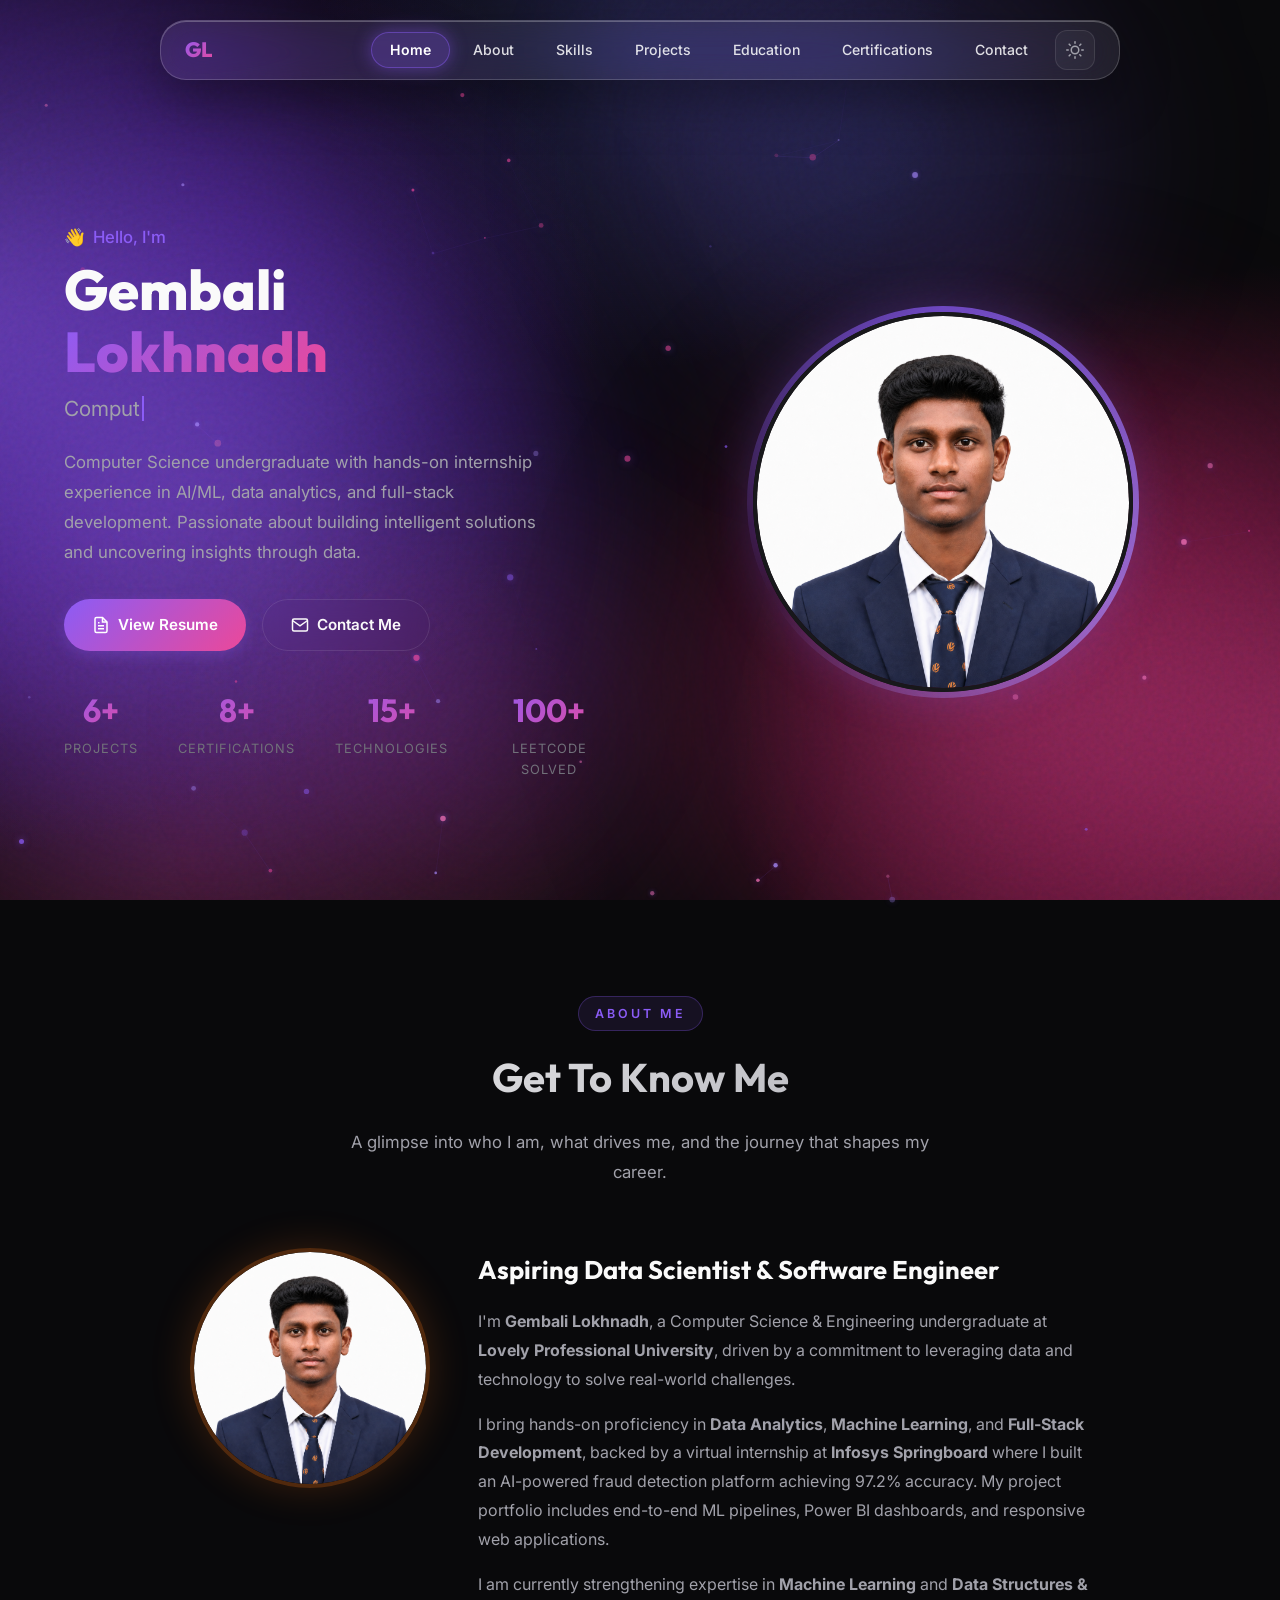
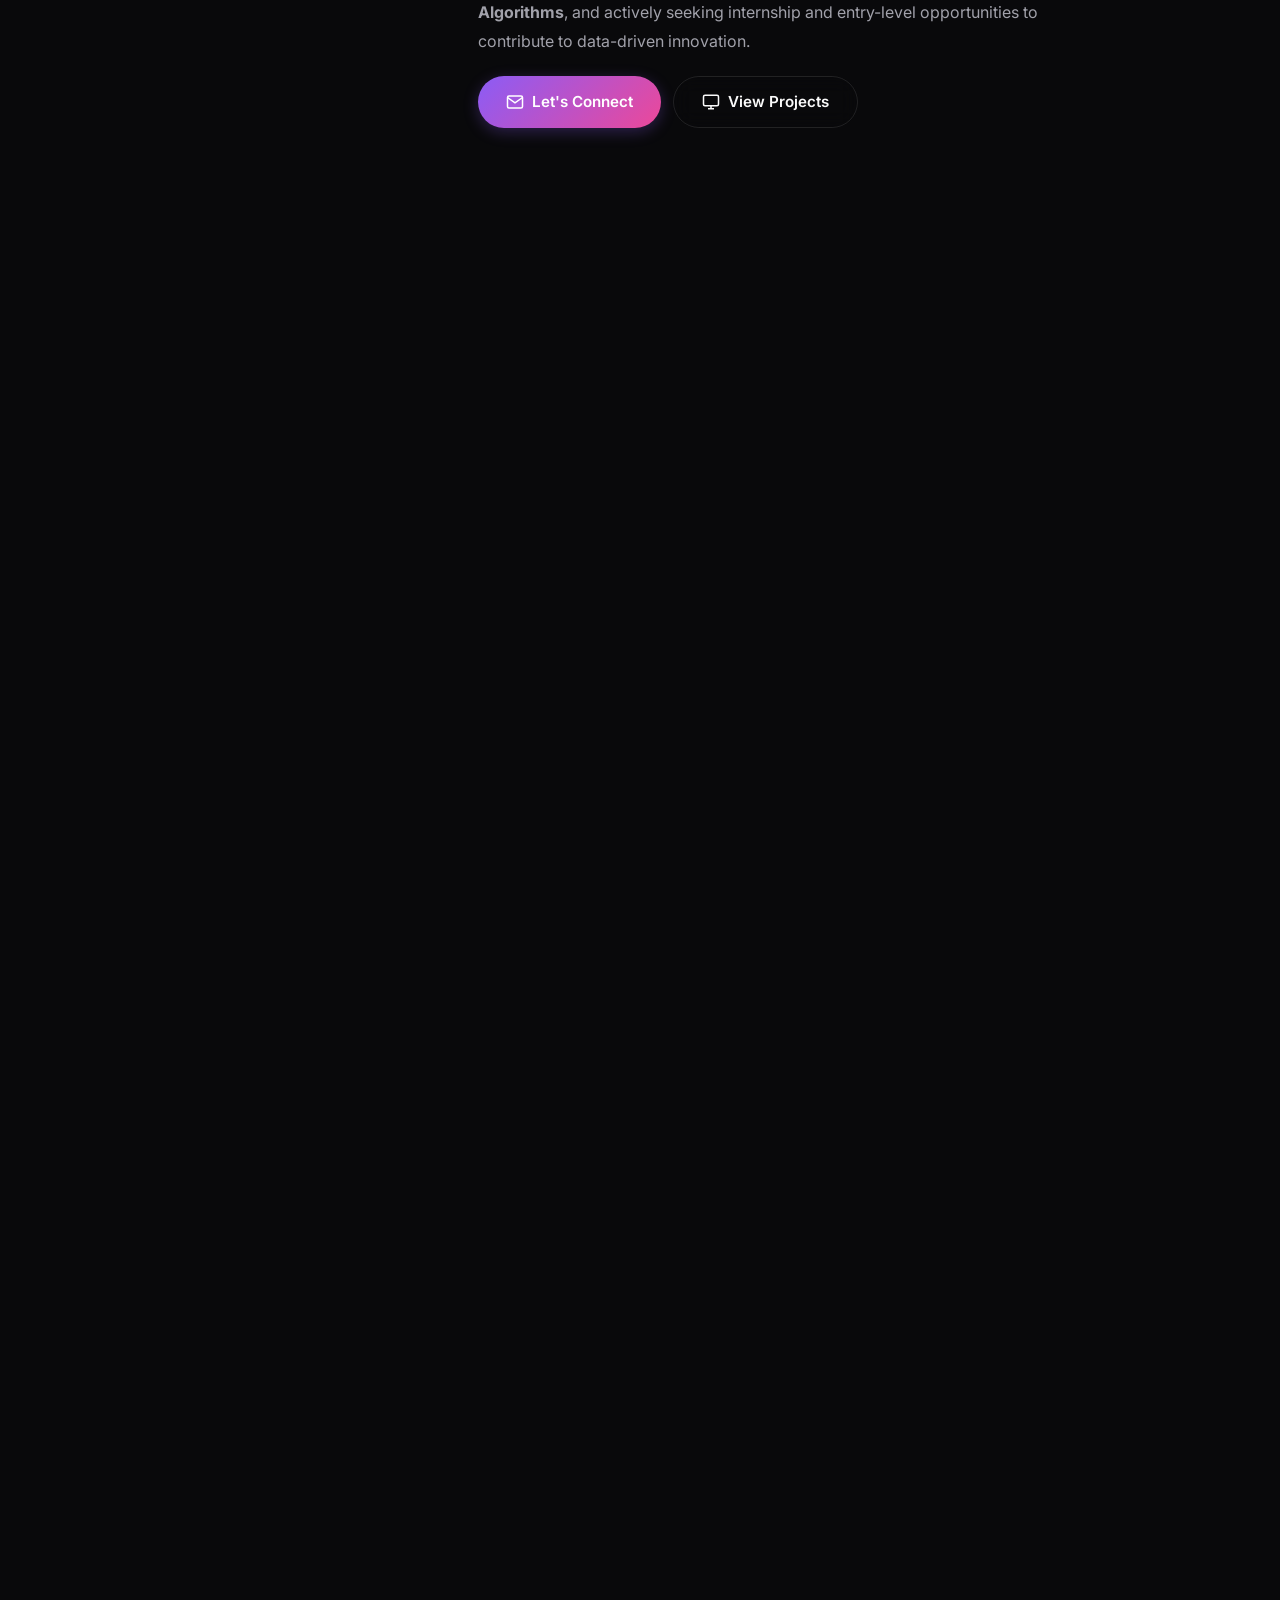
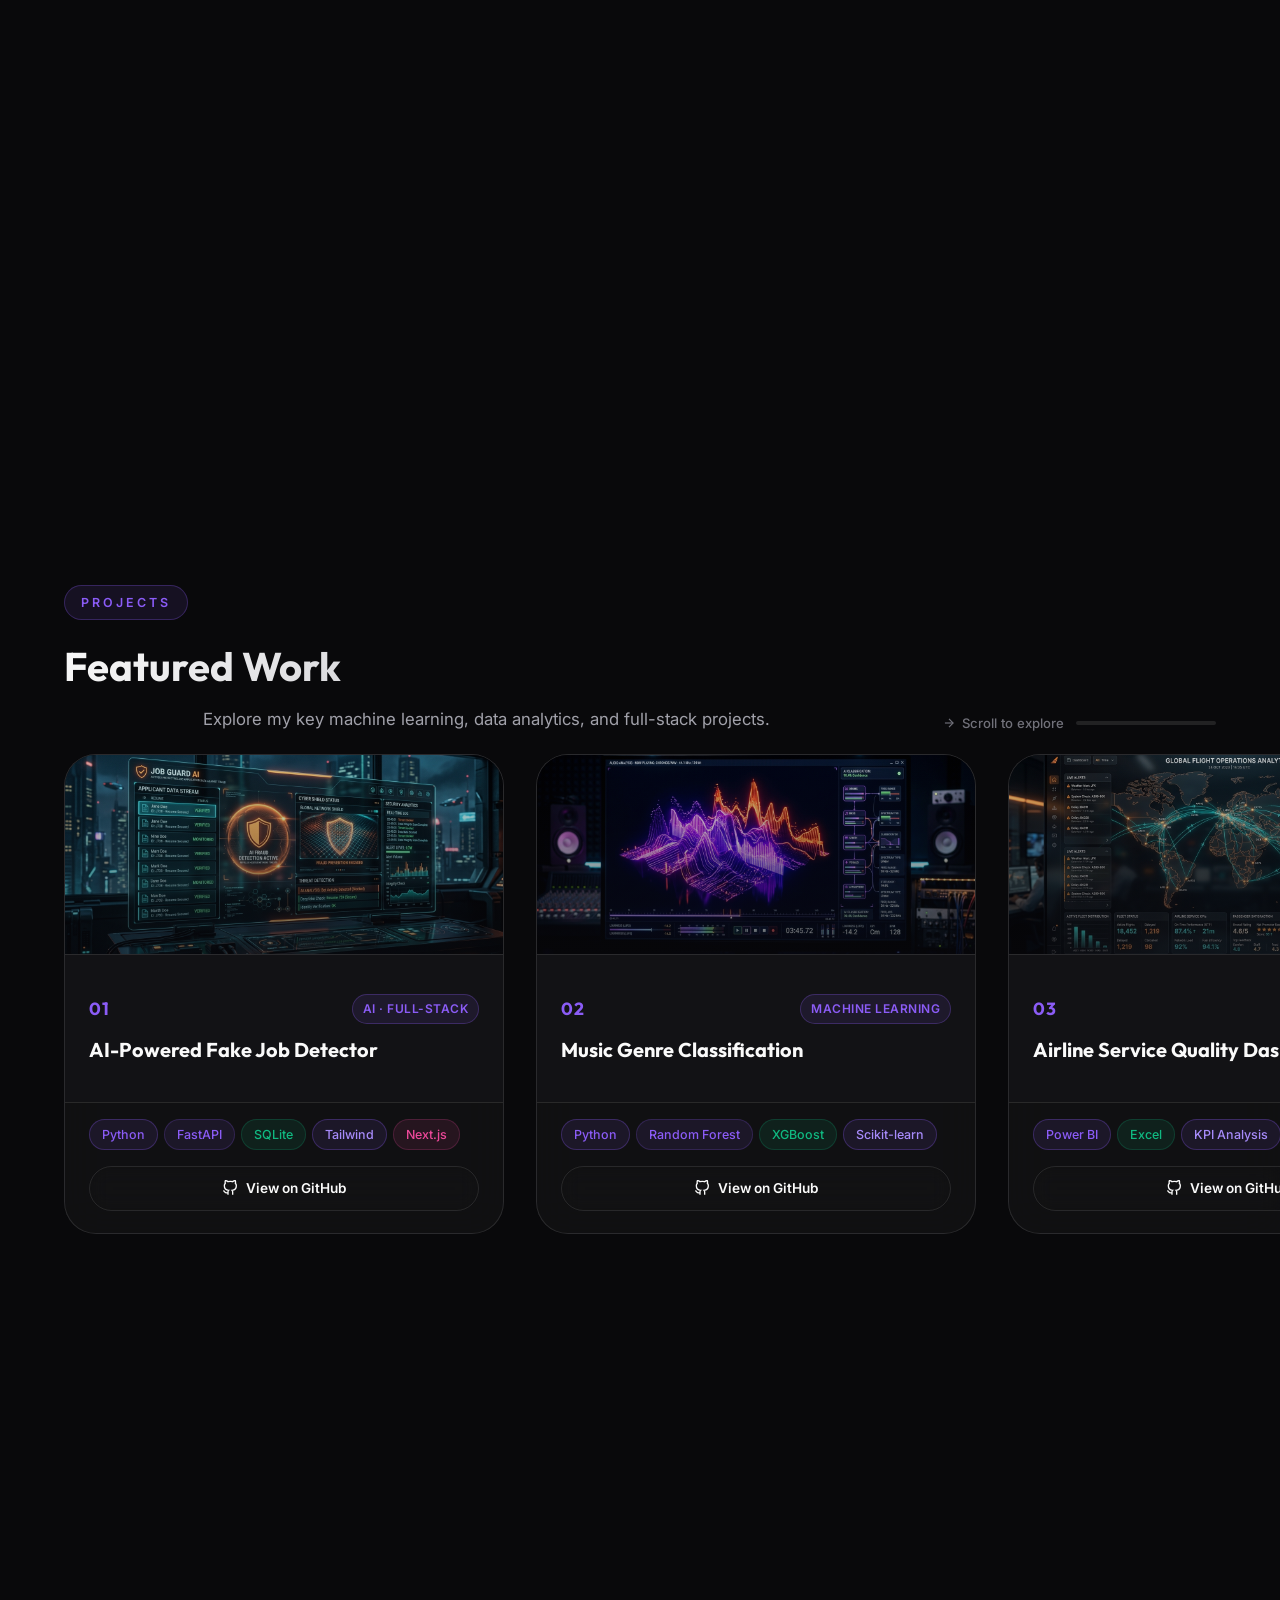
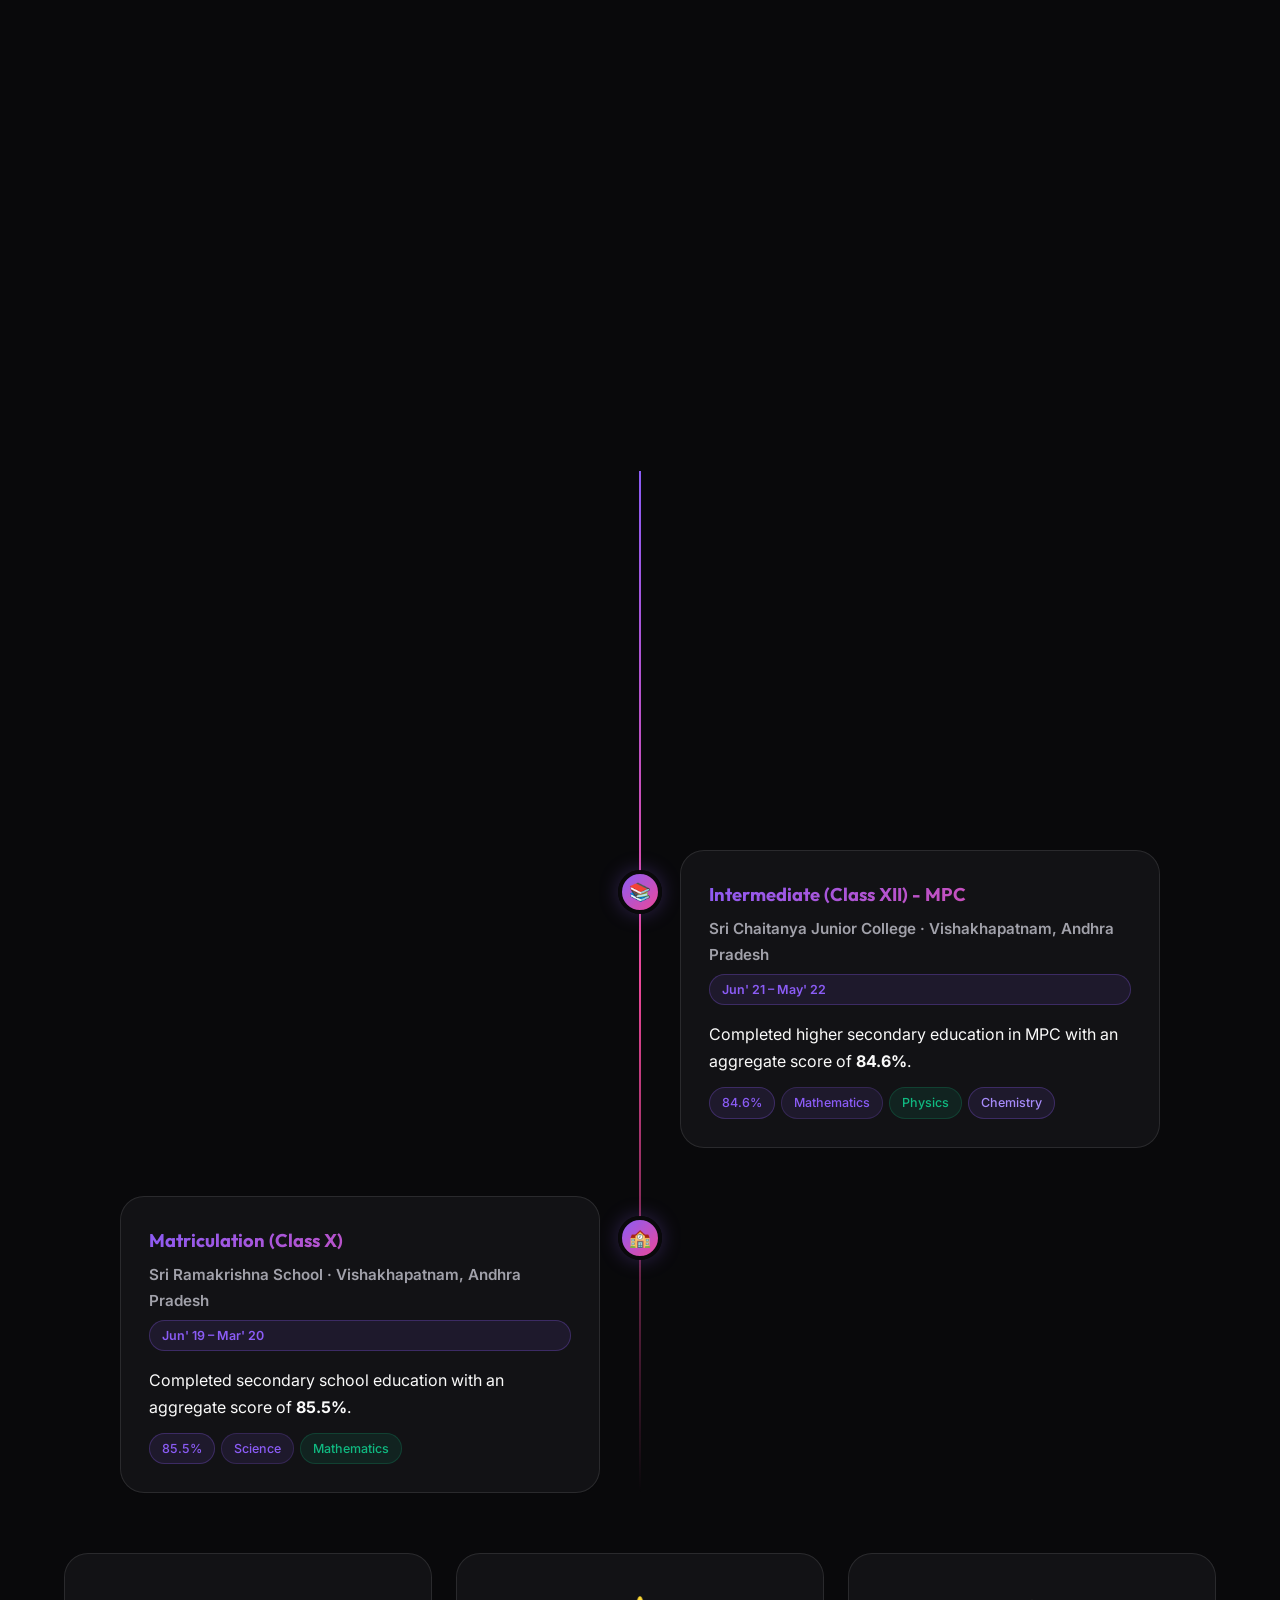
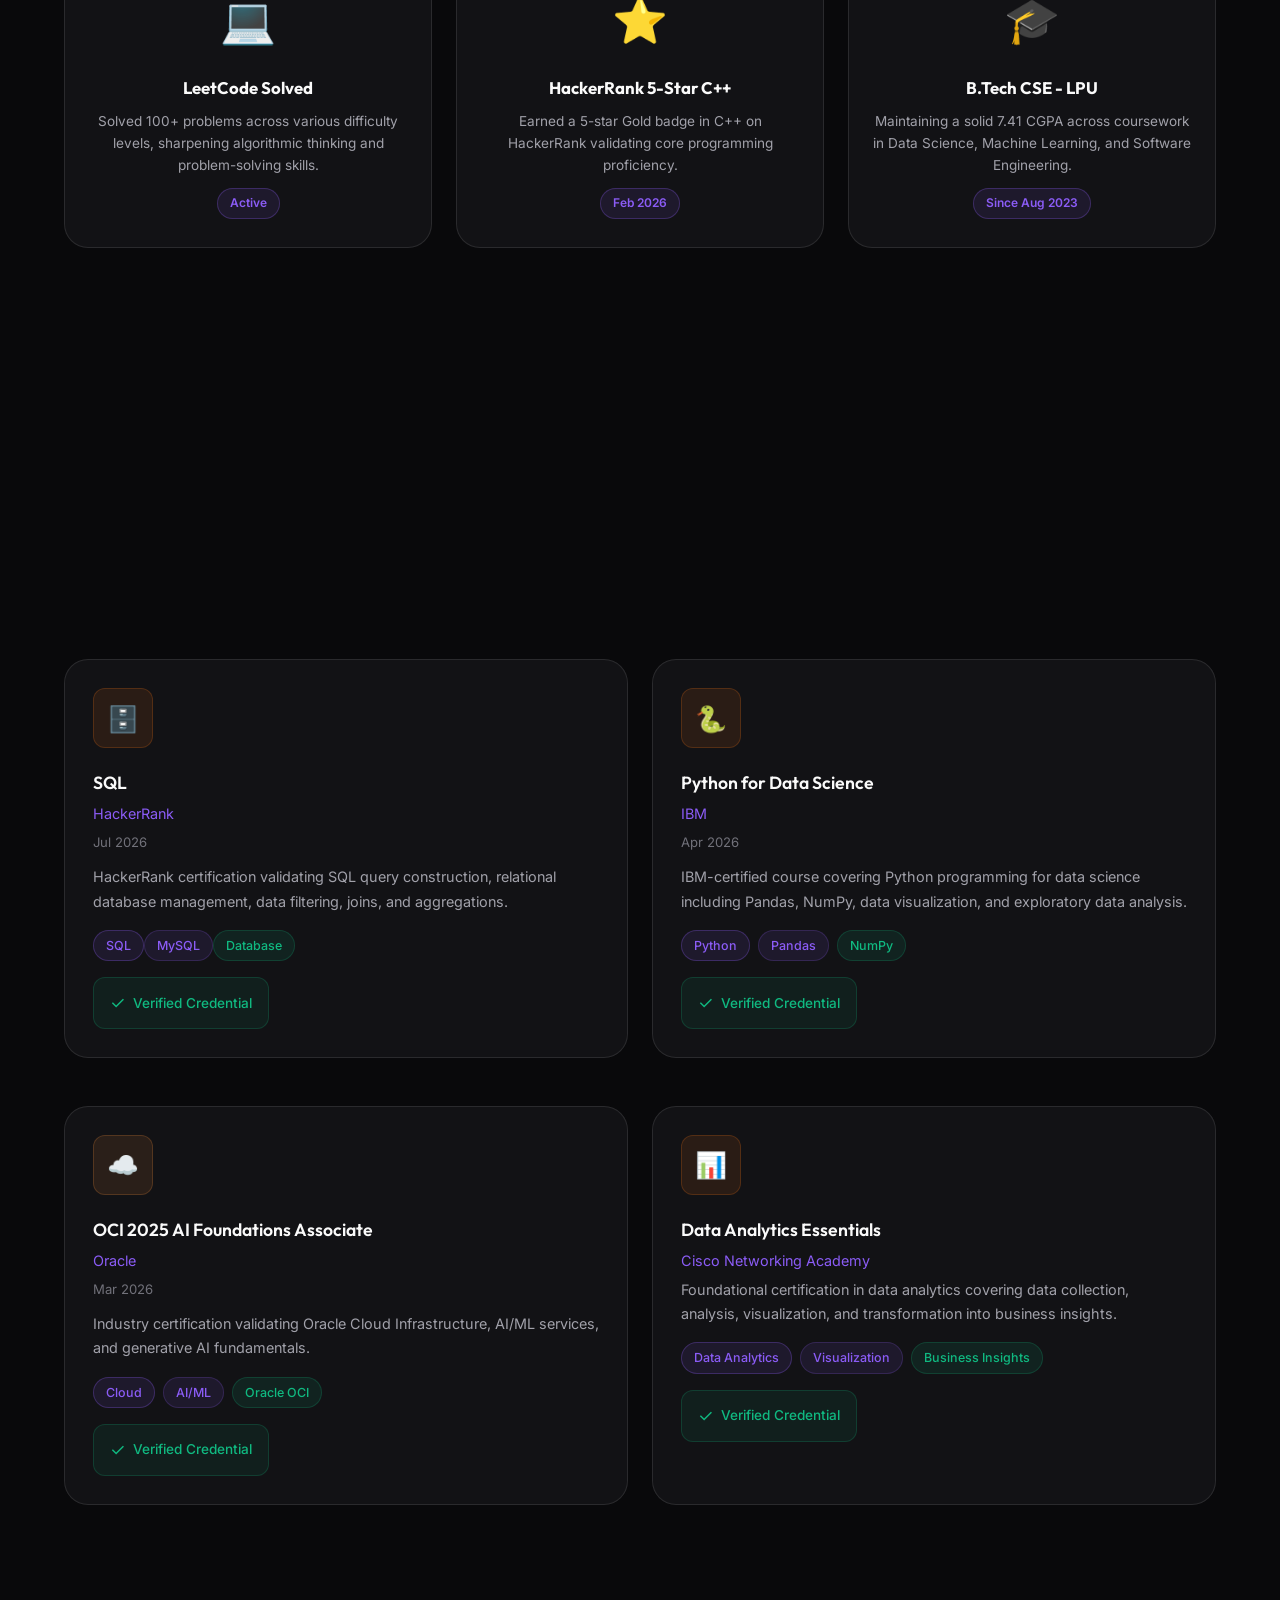
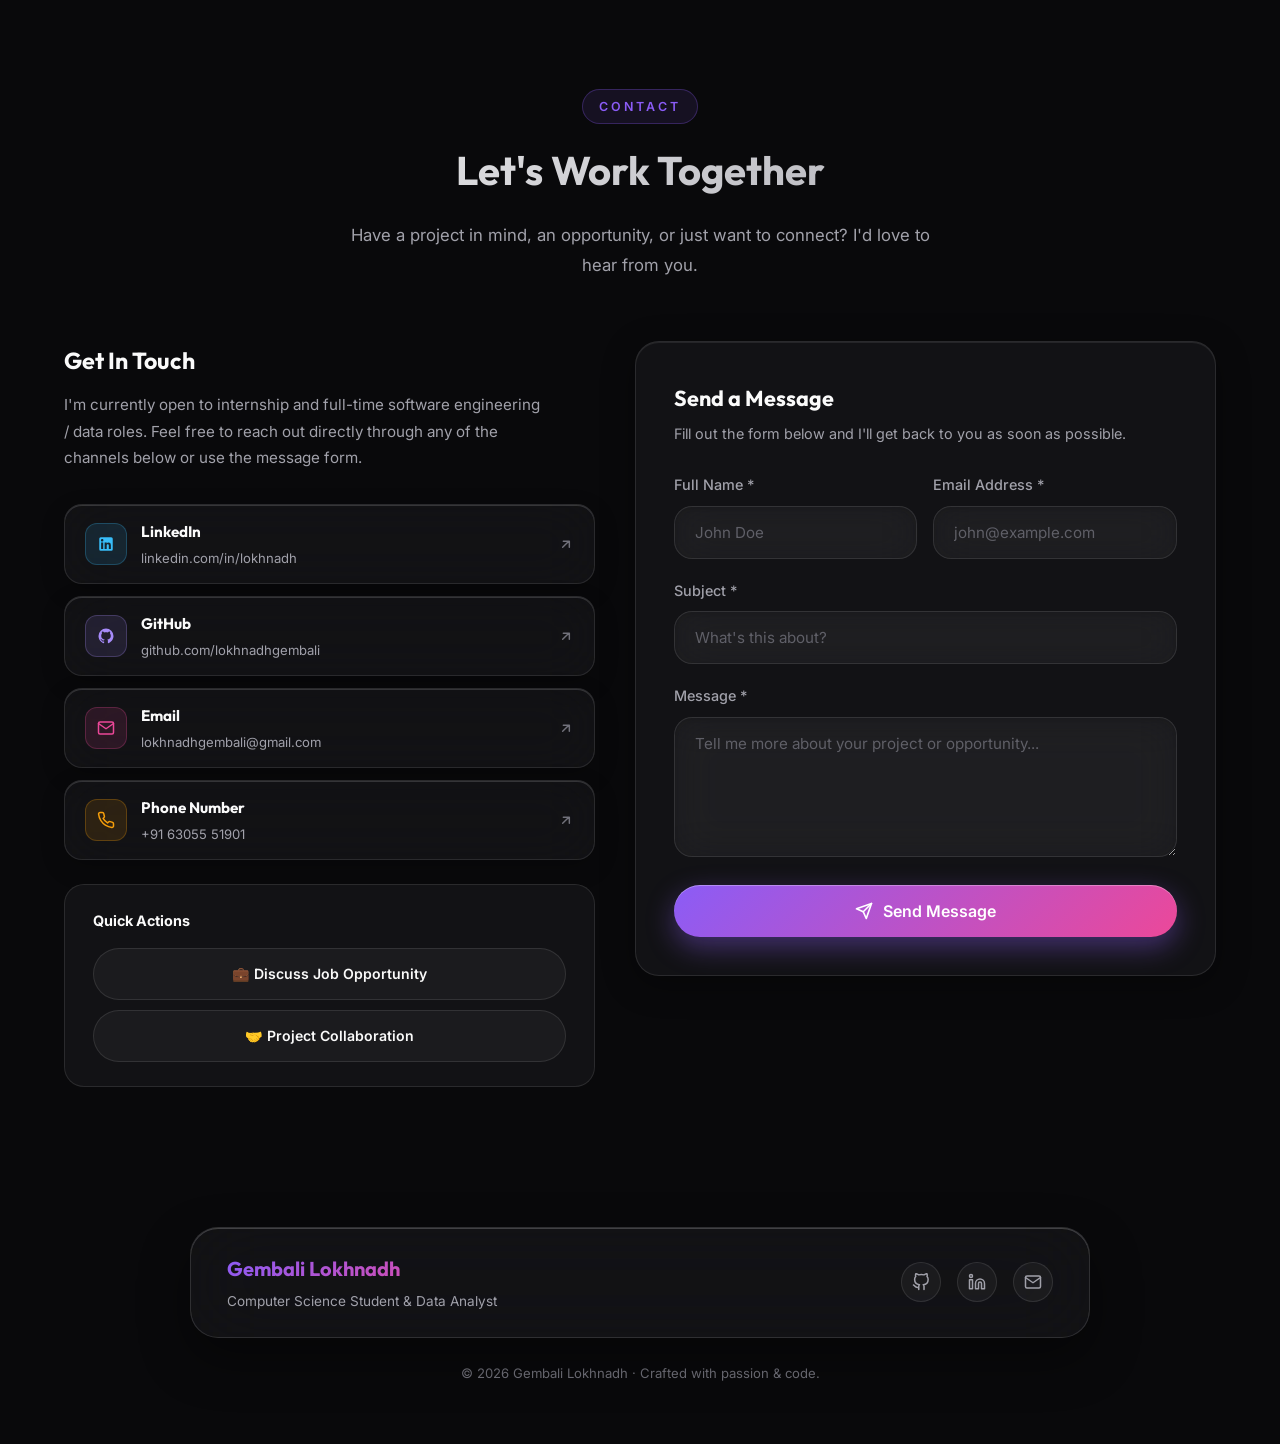
==== commit 5add6beb: "feat: redesign UI with electric violet theme, translucent glassmorphism navbar, social stack, and tr" ====
--- a/index.html
+++ b/index.html
@@ -8,7 +8,7 @@
   <meta name="description"
     content="Gembali Lokhnadh - Computer Science Student, Data Analyst, ML Enthusiast & Web Developer. Explore my portfolio showcasing real-world projects, internship experience, and technical skills.">
   <title>Gembali Lokhnadh | Portfolio</title>
-  <link rel="icon" type="image/svg+xml" href="favicon.svg">
+  <link rel="icon" type="image/svg+xml" href="favicon.svg?v=3">
   <link rel="stylesheet" href="css/style.css?v=5.1">
 </head>
 
@@ -265,29 +265,7 @@
           </div>
         </div>
 
-        <!-- Core CS Concepts -->
-        <div class="skill-category fade-in">
-          <h3 class="skill-category-title">
-            <span class="skill-category-icon">🧠</span> Core CS Fundamentals
-          </h3>
-          <div class="grid-3">
-            <div class="card" style="text-align:center;">
-              <div style="font-size:2rem;margin-bottom:12px;">🧩</div>
-              <h4 style="font-family:var(--font-heading);font-size:1.1rem;margin-bottom:8px;">DSA</h4>
-              <p style="font-size:0.85rem;color:var(--text-secondary);">Arrays, Linked Lists, Trees, Graphs, Dynamic Programming, Sorting &amp; Searching</p>
-            </div>
-            <div class="card" style="text-align:center;">
-              <div style="font-size:2rem;margin-bottom:12px;">🌐</div>
-              <h4 style="font-family:var(--font-heading);font-size:1.1rem;margin-bottom:8px;">Computer Networks</h4>
-              <p style="font-size:0.85rem;color:var(--text-secondary);">TCP/IP, OSI Model, HTTP, DNS, Network Security &amp; Protocols</p>
-            </div>
-            <div class="card" style="text-align:center;">
-              <div style="font-size:2rem;margin-bottom:12px;">⚙️</div>
-              <h4 style="font-family:var(--font-heading);font-size:1.1rem;margin-bottom:8px;">Operating Systems</h4>
-              <p style="font-size:0.85rem;color:var(--text-secondary);">Process Management, Memory Management, File Systems, Scheduling Algorithms</p>
-            </div>
-          </div>
-        </div>
+
       </div>
     </section>
 
@@ -694,30 +672,7 @@
 
         </div>
 
-        <!-- Learning Path -->
-        <div style="margin-top: 60px;">
-          <div class="section-header fade-in">
-            <span class="section-label">Currently Learning</span>
-            <h3 class="section-title">What's Next</h3>
-          </div>
-          <div class="grid-3 fade-in">
-            <div class="card" style="text-align:center;border: 1px dashed var(--bg-glass-border);">
-              <div style="font-size:2.5rem;margin-bottom:12px;">🧠</div>
-              <h4 style="font-family:var(--font-heading);font-size:1rem;margin-bottom:8px;">Advanced ML</h4>
-              <p style="font-size:0.85rem;color:var(--text-secondary);">Deep diving into neural networks, transformer architectures, and advanced NLP.</p>
-            </div>
-            <div class="card" style="text-align:center;border: 1px dashed var(--bg-glass-border);">
-              <div style="font-size:2.5rem;margin-bottom:12px;">☁️</div>
-              <h4 style="font-family:var(--font-heading);font-size:1rem;margin-bottom:8px;">Cloud Engineering</h4>
-              <p style="font-size:0.85rem;color:var(--text-secondary);">Exploring AWS/GCP cloud services, Docker containers, and CI/CD pipelines.</p>
-            </div>
-            <div class="card" style="text-align:center;border: 1px dashed var(--bg-glass-border);">
-              <div style="font-size:2.5rem;margin-bottom:12px;">⚡</div>
-              <h4 style="font-family:var(--font-heading);font-size:1rem;margin-bottom:8px;">System Design</h4>
-              <p style="font-size:0.85rem;color:var(--text-secondary);">Studying high-availability distributed systems, caching, and scalable architecture.</p>
-            </div>
-          </div>
-        </div>
+
       </div>
     </section>
 
@@ -731,82 +686,103 @@
         </div>
 
         <div class="contact-grid">
-          <!-- Contact Info Column -->
+          <!-- Left Column: Get In Touch & Quick Actions -->
           <div class="fade-in-left">
-            <h3 style="font-family:var(--font-heading);font-size:1.3rem;margin-bottom:8px;">Get In Touch</h3>
-            <p style="color:var(--text-secondary);margin-bottom:32px;line-height:1.8;">
+            <h3 style="font-family:var(--font-heading);font-size:1.45rem;font-weight:700;margin-bottom:12px;color:var(--text-primary);">Get In Touch</h3>
+            <p style="color:var(--text-secondary);font-size:0.95rem;margin-bottom:32px;line-height:1.75;max-width:480px;">
               I'm currently open to internship and full-time software engineering / data roles. Feel free to reach out directly through any of the channels below or use the message form.
             </p>
 
-            <div class="contact-info-item">
-              <div class="contact-info-icon" style="background:rgba(249,115,22,0.1);border-color:rgba(249,115,22,0.2);">
-                <svg width="20" height="20" viewBox="0 0 24 24" fill="none" stroke="var(--accent)" stroke-width="2">
-                  <path d="M4 4h16c1.1 0 2 .9 2 2v12c0 1.1-.9 2-2 2H4c-1.1 0-2-.9-2-2V6c0-1.1.9-2 2-2z" />
-                  <polyline points="22,6 12,13 2,6" />
+            <div class="social-stack">
+              <a href="https://www.linkedin.com/in/lokhnadh/" target="_blank" rel="noopener noreferrer" class="social-stack-card">
+                <div class="social-stack-left">
+                  <div class="social-stack-icon" style="background: rgba(56, 189, 248, 0.12); color: #38bdf8; border: 1px solid rgba(56, 189, 248, 0.25);">
+                    <svg viewBox="0 0 24 24" fill="currentColor" width="18" height="18">
+                      <path d="M19 3a2 2 0 0 1 2 2v14a2 2 0 0 1-2 2H5a2 2 0 0 1-2-2V5a2 2 0 0 1 2-2h14m-.5 15.5v-5.3a3.26 3.26 0 0 0-3.26-3.26c-.85 0-1.84.52-2.28 1.3v-1.11h-2.79v8.37h2.79v-4.93c0-.77.62-1.4 1.39-1.4a1.4 1.4 0 0 1 1.4 1.4v4.93h2.75M6.88 8.56a1.68 1.68 0 0 0 1.68-1.68c0-.93-.75-1.69-1.68-1.69a1.69 1.69 0 0 0-1.69 1.69c0 .93.76 1.68 1.69 1.68m1.39 9.94v-8.37H5.5v8.37h2.77z"/>
+                    </svg>
+                  </div>
+                  <div class="social-stack-info">
+                    <span class="social-stack-title">LinkedIn</span>
+                    <span class="social-stack-subtitle">linkedin.com/in/lokhnadh</span>
+                  </div>
+                </div>
+                <svg class="social-stack-arrow" width="16" height="16" viewBox="0 0 24 24" fill="none" stroke="currentColor" stroke-width="2.2" stroke-linecap="round" stroke-linejoin="round">
+                  <path d="M7 17l9.2-9.2M17 17V8H8"/>
                 </svg>
-              </div>
-              <div class="contact-info-text">
-                <h4>Email</h4>
-                <p><a href="mailto:lokhnadhgembali@gmail.com" style="color:var(--accent);">lokhnadhgembali@gmail.com</a></p>
-              </div>
-            </div>
-
-            <div class="contact-info-item">
-              <div class="contact-info-icon" style="background:rgba(251,146,60,0.1);border-color:rgba(251,146,60,0.2);">
-                <svg width="20" height="20" viewBox="0 0 24 24" fill="none" stroke="var(--accent-light)" stroke-width="2" stroke-linecap="round" stroke-linejoin="round">
-                  <path d="M22 16.92v3a2 2 0 0 1-2.18 2 19.79 19.79 0 0 1-8.63-3.07 19.5 19.5 0 0 1-6-6 19.79 19.79 0 0 1-3.07-8.67A2 2 0 0 1 4.11 2h3a2 2 0 0 1 2 1.72 12.84 12.84 0 0 0 .7 2.81 2 2 0 0 1-.45 2.11L8.09 9.91a16 16 0 0 0 6 6l1.27-1.27a2 2 0 0 1 2.11-.45 12.84 12.84 0 0 0 2.81.7A2 2 0 0 1 22 16.92z"/>
+              </a>
+
+              <a href="https://github.com/lokhnadhgembali" target="_blank" rel="noopener noreferrer" class="social-stack-card">
+                <div class="social-stack-left">
+                  <div class="social-stack-icon" style="background: rgba(167, 139, 250, 0.12); color: #a78bfa; border: 1px solid rgba(167, 139, 250, 0.25);">
+                    <svg viewBox="0 0 24 24" fill="currentColor" width="18" height="18">
+                      <path d="M12 2A10 10 0 0 0 2 12c0 4.42 2.87 8.17 6.84 9.5.5.08.66-.23.66-.5v-1.69c-2.77.6-3.36-1.34-3.36-1.34-.46-1.16-1.11-1.47-1.11-1.47-.91-.62.07-.6.07-.6 1 .07 1.53 1.03 1.53 1.03.87 1.52 2.34 1.07 2.91.83.1-.65.35-1.09.63-1.34-2.22-.25-4.55-1.11-4.55-4.92 0-1.11.38-2 1.03-2.71-.1-.25-.45-1.29.1-2.64 0 0 .84-.27 2.75 1.02.79-.22 1.65-.33 2.5-.33.85 0 1.71.11 2.5.33 1.91-1.29 2.75-1.02 2.75-1.02.55 1.35.2 2.39.1 2.64.65.71 1.03 1.6 1.03 2.71 0 3.82-2.34 4.66-4.57 4.91.36.31.69.92.69 1.85V21c0 .27.16.59.67.5C19.14 20.16 22 16.42 22 12A10 10 0 0 0 12 2z"/>
+                    </svg>
+                  </div>
+                  <div class="social-stack-info">
+                    <span class="social-stack-title">GitHub</span>
+                    <span class="social-stack-subtitle">github.com/lokhnadhgembali</span>
+                  </div>
+                </div>
+                <svg class="social-stack-arrow" width="16" height="16" viewBox="0 0 24 24" fill="none" stroke="currentColor" stroke-width="2.2" stroke-linecap="round" stroke-linejoin="round">
+                  <path d="M7 17l9.2-9.2M17 17V8H8"/>
                 </svg>
-              </div>
-              <div class="contact-info-text">
-                <h4>Phone</h4>
-                <p><a href="tel:+916305551901" style="color:var(--accent-light);">+91 63055 51901</a></p>
-              </div>
-            </div>
-
-            <div class="contact-info-item">
-              <div class="contact-info-icon" style="background:rgba(56,189,248,0.1);border-color:rgba(56,189,248,0.2);">
-                <svg width="20" height="20" viewBox="0 0 24 24" fill="none" stroke="#38bdf8" stroke-width="2">
-                  <path d="M16 8a6 6 0 0 1 6 6v7h-4v-7a2 2 0 0 0-2-2 2 2 0 0 0-2 2v7h-4v-7a6 6 0 0 1 6-6z" />
-                  <rect x="2" y="9" width="4" height="12" />
-                  <circle cx="4" cy="4" r="2" />
+              </a>
+
+              <a href="mailto:lokhnadhgembali@gmail.com" class="social-stack-card">
+                <div class="social-stack-left">
+                  <div class="social-stack-icon" style="background: rgba(236, 72, 153, 0.12); color: #ec4899; border: 1px solid rgba(236, 72, 153, 0.25);">
+                    <svg viewBox="0 0 24 24" fill="none" stroke="currentColor" stroke-width="2" stroke-linecap="round" stroke-linejoin="round" width="18" height="18">
+                      <path d="M4 4h16c1.1 0 2 .9 2 2v12c0 1.1-.9 2-2 2H4c-1.1 0-2-.9-2-2V6c0-1.1.9-2 2-2z"/>
+                      <polyline points="22,6 12,13 2,6"/>
+                    </svg>
+                  </div>
+                  <div class="social-stack-info">
+                    <span class="social-stack-title">Email</span>
+                    <span class="social-stack-subtitle">lokhnadhgembali@gmail.com</span>
+                  </div>
+                </div>
+                <svg class="social-stack-arrow" width="16" height="16" viewBox="0 0 24 24" fill="none" stroke="currentColor" stroke-width="2.2" stroke-linecap="round" stroke-linejoin="round">
+                  <path d="M7 17l9.2-9.2M17 17V8H8"/>
                 </svg>
-              </div>
-              <div class="contact-info-text">
-                <h4>LinkedIn</h4>
-                <p><a href="https://www.linkedin.com/in/lokhnadh/" target="_blank" style="color:#38bdf8;">linkedin.com/in/lokhnadh</a></p>
-              </div>
-            </div>
-
-            <div class="contact-info-item">
-              <div class="contact-info-icon" style="background:rgba(16,185,129,0.1);border-color:rgba(16,185,129,0.2);">
-                <svg width="20" height="20" viewBox="0 0 24 24" fill="none" stroke="var(--accent-green)" stroke-width="2">
-                  <path d="M9 19c-5 1.5-5-2.5-7-3m14 6v-3.87a3.37 3.37 0 0 0-.94-2.61c3.14-.35 6.44-1.54 6.44-7A5.44 5.44 0 0 0 20 4.77 5.07 5.07 0 0 0 19.91 1S18.73.65 16 2.48a13.38 13.38 0 0 0-7 0C6.27.65 5.09 1 5.09 1A5.07 5.07 0 0 0 5 4.77a5.44 5.44 0 0 0-1.5 3.78c0 5.42 3.3 6.61 6.44 7A3.37 3.37 0 0 0 9 18.13V22" />
+              </a>
+
+              <a href="tel:+916305551901" class="social-stack-card">
+                <div class="social-stack-left">
+                  <div class="social-stack-icon" style="background: rgba(245, 158, 11, 0.12); color: #f59e0b; border: 1px solid rgba(245, 158, 11, 0.25);">
+                    <svg viewBox="0 0 24 24" fill="none" stroke="currentColor" stroke-width="2" stroke-linecap="round" stroke-linejoin="round" width="18" height="18">
+                      <path d="M22 16.92v3a2 2 0 0 1-2.18 2 19.79 19.79 0 0 1-8.63-3.07 19.5 19.5 0 0 1-6-6 19.79 19.79 0 0 1-3.07-8.67A2 2 0 0 1 4.11 2h3a2 2 0 0 1 2 1.72 12.84 12.84 0 0 0 .7 2.81 2 2 0 0 1-.45 2.11L8.09 9.91a16 16 0 0 0 6 6l1.27-1.27a2 2 0 0 1 2.11-.45 12.84 12.84 0 0 0 2.81.7A2 2 0 0 1 22 16.92z"/>
+                    </svg>
+                  </div>
+                  <div class="social-stack-info">
+                    <span class="social-stack-title">Phone Number</span>
+                    <span class="social-stack-subtitle">+91 63055 51901</span>
+                  </div>
+                </div>
+                <svg class="social-stack-arrow" width="16" height="16" viewBox="0 0 24 24" fill="none" stroke="currentColor" stroke-width="2.2" stroke-linecap="round" stroke-linejoin="round">
+                  <path d="M7 17l9.2-9.2M17 17V8H8"/>
                 </svg>
-              </div>
-              <div class="contact-info-text">
-                <h4>GitHub</h4>
-                <p><a href="https://github.com/lokhnadhgembali" target="_blank" style="color:var(--accent-green);">github.com/lokhnadhgembali</a></p>
-              </div>
-            </div>
-
-            <div style="margin-top:32px;padding:24px;background:var(--bg-glass);border:1px solid var(--bg-glass-border);border-radius:var(--radius-lg);">
-              <h4 style="font-size:0.95rem;font-weight:600;margin-bottom:12px;">Quick Actions</h4>
-              <div style="display:flex;flex-direction:column;gap:12px;">
-                <a href="mailto:lokhnadhgembali@gmail.com?subject=Job Opportunity" class="btn btn-secondary" style="justify-content:center;">
+              </a>
+            </div>
+
+            <!-- Quick Actions Card -->
+            <div class="quick-actions-card" style="margin-top:24px;">
+              <h4 class="quick-actions-title">Quick Actions</h4>
+              <div class="quick-actions-btns">
+                <a href="mailto:lokhnadhgembali@gmail.com?subject=Job Opportunity" class="quick-action-btn">
                   💼 Discuss Job Opportunity
                 </a>
-                <a href="mailto:lokhnadhgembali@gmail.com?subject=Project Collaboration" class="btn btn-secondary" style="justify-content:center;">
+                <a href="mailto:lokhnadhgembali@gmail.com?subject=Project Collaboration" class="quick-action-btn">
                   🤝 Project Collaboration
                 </a>
               </div>
             </div>
           </div>
 
-          <!-- Contact Form Column -->
+          <!-- Right Column: Send a Message Card -->
           <div class="fade-in-right">
-            <div class="card">
-              <h3 style="font-family:var(--font-heading);font-size:1.2rem;margin-bottom:4px;">Send a Message</h3>
-              <p style="font-size:0.9rem;color:var(--text-secondary);margin-bottom:24px;">Fill out the form below and I'll get back to you as soon as possible.</p>
+            <div class="glass-card" style="padding:38px;border-radius:24px;">
+              <h3 style="font-family:var(--font-heading);font-size:1.35rem;font-weight:700;margin-bottom:6px;color:var(--text-primary);">Send a Message</h3>
+              <p style="font-size:0.9rem;color:var(--text-secondary);margin-bottom:28px;line-height:1.6;">Fill out the form below and I'll get back to you as soon as possible.</p>
 
               <form id="contactForm">
                 <input type="hidden" name="access_key" value="3aba3b56-1e09-40ea-a899-e0f2fb8965b9">
@@ -834,8 +810,8 @@
                   <textarea class="form-textarea" id="formMessage" name="message" placeholder="Tell me more about your project or opportunity..." required></textarea>
                 </div>
 
-                <button type="submit" class="btn btn-primary" id="submitBtn" style="width:100%;justify-content:center;">
-                  <svg class="btn-icon" width="18" height="18" viewBox="0 0 24 24" fill="none" stroke="currentColor" stroke-width="2">
+                <button type="submit" class="btn-send-message" id="submitBtn">
+                  <svg width="18" height="18" viewBox="0 0 24 24" fill="none" stroke="currentColor" stroke-width="2.2" stroke-linecap="round" stroke-linejoin="round">
                     <line x1="22" y1="2" x2="11" y2="13" />
                     <polygon points="22 2 15 22 11 13 2 9 22 2" />
                   </svg>
@@ -845,7 +821,7 @@
                 <div class="success-message" id="successMessage">
                   ✅ Thank you! Your message has been sent successfully. I'll get back to you soon!
                 </div>
-                <div class="error-message" id="errorMessage" style="display:none;color:#ef4444;background:rgba(239,68,68,0.1);border:1px solid rgba(239,68,68,0.2);padding:12px;border-radius:8px;margin-top:16px;font-size:0.9rem;text-align:center;">
+                <div class="error-message" id="errorMessage" style="display:none;color:#ef4444;background:rgba(239,68,68,0.1);border:1px solid rgba(239,68,68,0.2);padding:12px;border-radius:12px;margin-top:16px;font-size:0.9rem;text-align:center;">
                   ❌ Oops! Something went wrong. Please try again later or email me directly.
                 </div>
               </form>
--- a/css/style.css
+++ b/css/style.css
@@ -9,94 +9,113 @@
 /* ========== THEME: DARK (default) ========== */
 :root,
 [data-theme="dark"] {
-  --bg-primary: #0a0a0a;
-  --bg-secondary: #111111;
-  --bg-card: rgba(20, 20, 20, 0.85);
-  --bg-card-hover: rgba(30, 30, 30, 0.95);
+  --bg-primary: #09090b;
+  --bg-secondary: #18181b;
+  --bg-card: rgba(24, 24, 27, 0.68);
+  --bg-card-hover: rgba(39, 39, 42, 0.88);
   --bg-glass: rgba(255, 255, 255, 0.04);
-  --bg-glass-border: rgba(255, 255, 255, 0.09);
-  --bg-glass-strong: rgba(255, 255, 255, 0.07);
-
-  --text-primary: #f5f5f5;
-  --text-secondary: #a3a3a3;
-  --text-muted: #6b6b6b;
-
-  --accent: #f97316;
-  --accent-light: #fb923c;
-  --accent-dark: #ea580c;
-  --accent-glow: rgba(249, 115, 22, 0.25);
-  --accent-glow-strong: rgba(249, 115, 22, 0.4);
-  --accent-subtle: rgba(249, 115, 22, 0.08);
-  --accent-border: rgba(249, 115, 22, 0.2);
+  --bg-glass-border: rgba(255, 255, 255, 0.1);
+  --bg-glass-strong: rgba(255, 255, 255, 0.08);
+
+  --text-primary: #fafafa;
+  --text-secondary: #a1a1aa;
+  --text-muted: #71717a;
+
+  --accent: #8b5cf6;
+  --accent-light: #a78bfa;
+  --accent-dark: #7c3aed;
+  --accent-secondary: #ec4899;
+  --accent-glow: rgba(139, 92, 246, 0.28);
+  --accent-glow-strong: rgba(139, 92, 246, 0.45);
+  --accent-subtle: rgba(139, 92, 246, 0.1);
+  --accent-border: rgba(139, 92, 246, 0.28);
 
   --accent-green: #10b981;
   --accent-green-glow: rgba(16, 185, 129, 0.2);
 
-  --gradient-main: linear-gradient(135deg, #f97316, #fb923c);
-  --gradient-card: linear-gradient(145deg, rgba(249,115,22,0.06), rgba(251,146,60,0.04));
-  --gradient-hero: linear-gradient(135deg, #0a0a0a 0%, #111111 50%, #0d0d0d 100%);
-
-  --nav-bg: rgba(255, 255, 255, 0.02);
-  --nav-border: rgba(255, 255, 255, 0.08);
-  --nav-scroll-bg: rgba(0, 0, 0, 0.15);
+  --gradient-main: linear-gradient(135deg, #8b5cf6 0%, #ec4899 100%);
+  --gradient-card: linear-gradient(145deg, rgba(139,92,246,0.08), rgba(236,72,153,0.04));
+  --gradient-hero: linear-gradient(135deg, #09090b 0%, #18181b 50%, #09090b 100%);
+
+  --nav-bg: rgba(255, 255, 255, 0.08);
+  --nav-border: rgba(255, 255, 255, 0.18);
+  --nav-scroll-bg: rgba(255, 255, 255, 0.12);
+  --nav-shadow: 0 20px 50px rgba(0, 0, 0, 0.35), inset 0 1px 0 rgba(255, 255, 255, 0.25);
+  --nav-scrolled-shadow: 0 24px 60px rgba(0, 0, 0, 0.45), inset 0 1px 0 rgba(255, 255, 255, 0.3);
+  --nav-link-color: rgba(255, 255, 255, 0.85);
+  --nav-link-hover-color: #ffffff;
+  --nav-link-hover-bg: rgba(255, 255, 255, 0.12);
+  --nav-link-hover-border: rgba(255, 255, 255, 0.2);
+  --footer-glass-bg: rgba(255, 255, 255, 0.04);
+  --footer-glass-border: rgba(255, 255, 255, 0.12);
+  --footer-glass-shadow: 0 20px 50px rgba(0, 0, 0, 0.4), inset 0 1px 0 rgba(255, 255, 255, 0.2);
 
   --shadow-sm: 0 2px 8px rgba(0, 0, 0, 0.5);
   --shadow-md: 0 4px 20px rgba(0, 0, 0, 0.6);
   --shadow-lg: 0 8px 40px rgba(0, 0, 0, 0.7);
-  --shadow-glow: 0 0 30px rgba(249, 115, 22, 0.18);
-  --shadow-glow-strong: 0 0 50px rgba(249, 115, 22, 0.3);
+  --shadow-glow: 0 0 30px rgba(139, 92, 246, 0.22);
+  --shadow-glow-strong: 0 0 50px rgba(139, 92, 246, 0.38);
 
   --progress-bar-bg: rgba(255, 255, 255, 0.06);
-  --timeline-line: linear-gradient(to bottom, #f97316, #fb923c, transparent);
-  --scrollbar-track: #0a0a0a;
-  --scrollbar-thumb: rgba(255,255,255,0.12);
-  --grid-color: rgba(249, 115, 22, 0.035);
+  --timeline-line: linear-gradient(to bottom, #8b5cf6, #ec4899, transparent);
+  --scrollbar-track: #09090b;
+  --scrollbar-thumb: rgba(255,255,255,0.14);
+  --grid-color: rgba(139, 92, 246, 0.04);
 }
 
 /* ========== THEME: LIGHT ========== */
 [data-theme="light"] {
-  --bg-primary: #ffffff;
-  --bg-secondary: #f8f8f8;
-  --bg-card: rgba(255, 255, 255, 0.9);
-  --bg-card-hover: rgba(255, 255, 255, 1);
-  --bg-glass: rgba(0, 0, 0, 0.03);
-  --bg-glass-border: rgba(0, 0, 0, 0.09);
-  --bg-glass-strong: rgba(0, 0, 0, 0.05);
-
-  --text-primary: #111111;
-  --text-secondary: #555555;
-  --text-muted: #888888;
-
-  --accent: #ea580c;
-  --accent-light: #f97316;
-  --accent-dark: #c2410c;
-  --accent-glow: rgba(234, 88, 12, 0.15);
-  --accent-glow-strong: rgba(234, 88, 12, 0.3);
-  --accent-subtle: rgba(234, 88, 12, 0.07);
-  --accent-border: rgba(234, 88, 12, 0.18);
+  --bg-primary: #fbfbfe;
+  --bg-secondary: #f3f4f9;
+  --bg-card: rgba(255, 255, 255, 0.85);
+  --bg-card-hover: rgba(255, 255, 255, 0.98);
+  --bg-glass: rgba(255, 255, 255, 0.65);
+  --bg-glass-border: rgba(0, 0, 0, 0.08);
+  --bg-glass-strong: rgba(255, 255, 255, 0.85);
+
+  --text-primary: #0f172a;
+  --text-secondary: #475569;
+  --text-muted: #64748b;
+
+  --accent: #8b5cf6;
+  --accent-light: #a78bfa;
+  --accent-dark: #7c3aed;
+  --accent-glow: rgba(139, 92, 246, 0.18);
+  --accent-glow-strong: rgba(139, 92, 246, 0.32);
+  --accent-subtle: rgba(139, 92, 246, 0.08);
+  --accent-border: rgba(139, 92, 246, 0.22);
 
   --accent-green: #059669;
   --accent-green-glow: rgba(5, 150, 105, 0.15);
 
-  --gradient-main: linear-gradient(135deg, #ea580c, #f97316);
-  --gradient-card: linear-gradient(145deg, rgba(234,88,12,0.04), rgba(249,115,22,0.03));
-  --gradient-hero: linear-gradient(135deg, #ffffff 0%, #f8f8f8 50%, #fff5f0 100%);
-
-  --nav-bg: rgba(255, 255, 255, 0.15);
-  --nav-border: rgba(0, 0, 0, 0.06);
-  --nav-scroll-bg: rgba(255, 255, 255, 0.35);
+  --gradient-main: linear-gradient(135deg, #8b5cf6 0%, #ec4899 100%);
+  --gradient-card: linear-gradient(145deg, rgba(139,92,246,0.04), rgba(236,72,153,0.03));
+  --gradient-hero: transparent;
+
+  --nav-bg: rgba(255, 255, 255, 0.72);
+  --nav-border: rgba(255, 255, 255, 0.6);
+  --nav-scroll-bg: rgba(255, 255, 255, 0.88);
+  --nav-shadow: 0 16px 40px rgba(0, 0, 0, 0.08), inset 0 1px 0 rgba(255, 255, 255, 0.95);
+  --nav-scrolled-shadow: 0 20px 50px rgba(0, 0, 0, 0.12), inset 0 1px 0 rgba(255, 255, 255, 1);
+  --nav-link-color: #334155;
+  --nav-link-hover-color: #0f172a;
+  --nav-link-hover-bg: rgba(0, 0, 0, 0.06);
+  --nav-link-hover-border: rgba(0, 0, 0, 0.1);
+  --footer-glass-bg: rgba(255, 255, 255, 0.82);
+  --footer-glass-border: rgba(0, 0, 0, 0.08);
+  --footer-glass-shadow: 0 20px 48px rgba(0, 0, 0, 0.08), inset 0 1px 0 rgba(255, 255, 255, 0.9);
 
   --shadow-sm: 0 2px 12px rgba(0, 0, 0, 0.06);
   --shadow-md: 0 4px 24px rgba(0, 0, 0, 0.09);
   --shadow-lg: 0 8px 48px rgba(0, 0, 0, 0.12);
-  --shadow-glow: 0 0 30px rgba(234, 88, 12, 0.12);
-  --shadow-glow-strong: 0 0 50px rgba(234, 88, 12, 0.22);
+  --shadow-glow: 0 0 30px rgba(139, 92, 246, 0.14);
+  --shadow-glow-strong: 0 0 50px rgba(139, 92, 246, 0.25);
 
   --progress-bar-bg: rgba(0, 0, 0, 0.06);
-  --timeline-line: linear-gradient(to bottom, #ea580c, #f97316, transparent);
-  --scrollbar-track: #f0f0f0;
-  --scrollbar-thumb: rgba(0,0,0,0.15);
-  --grid-color: rgba(234, 88, 12, 0.03);
+  --timeline-line: linear-gradient(to bottom, #8b5cf6, #ec4899, transparent);
+  --scrollbar-track: #f3f4f9;
+  --scrollbar-thumb: rgba(0,0,0,0.18);
+  --grid-color: rgba(139, 92, 246, 0.03);
 }
 
 /* ========== TYPOGRAPHY ========== */
@@ -158,77 +177,145 @@
   transition: width 0.08s linear;
 }
 
-/* ========== BACKGROUND EFFECTS ========== */
-.bg-grid {
+/* ========== HIGH-END GRAINIENT BACKGROUND ========== */
+.ambient-mesh-container {
   position: fixed;
-  top: 0; left: 0;
-  width: 100%; height: 100%;
-  background-image:
-    linear-gradient(var(--grid-color) 1px, transparent 1px),
-    linear-gradient(90deg, var(--grid-color) 1px, transparent 1px);
-  background-size: 60px 60px;
-  z-index: 0;
+  inset: 0;
+  width: 100vw;
+  height: 100vh;
+  z-index: -1;
   pointer-events: none;
-  transition: opacity 0.4s;
-}
-
-.bg-glow {
-  position: fixed;
+  overflow: hidden;
+  background-color: #09090b;
+  background-image: 
+    radial-gradient(ellipse 65% 75% at -5% 35%, rgba(139, 92, 246, 0.6) 0%, rgba(124, 58, 237, 0.35) 40%, rgba(76, 29, 149, 0.15) 65%, transparent 80%),
+    radial-gradient(ellipse 60% 70% at 105% 85%, rgba(236, 72, 153, 0.5) 0%, rgba(219, 39, 119, 0.28) 40%, rgba(157, 23, 77, 0.15) 65%, transparent 80%),
+    radial-gradient(circle 500px at 50% 5%, rgba(99, 102, 241, 0.22) 0%, transparent 65%),
+    radial-gradient(circle 600px at 15% 95%, rgba(244, 63, 94, 0.22) 0%, transparent 70%);
+  transition: background 0.4s ease;
+}
+
+[data-theme="light"] .ambient-mesh-container {
+  background-color: #faf5ff;
+  background-image: 
+    radial-gradient(ellipse 65% 75% at -5% 35%, rgba(167, 139, 250, 0.45) 0%, transparent 75%),
+    radial-gradient(ellipse 60% 70% at 105% 85%, rgba(244, 114, 182, 0.4) 0%, transparent 75%),
+    radial-gradient(circle 500px at 50% 5%, rgba(199, 210, 254, 0.35) 0%, transparent 65%);
+}
+
+.mesh-orb {
+  position: absolute;
   border-radius: 50%;
-  filter: blur(100px);
-  opacity: 0.35;
+  filter: blur(75px);
+  will-change: transform, opacity;
   pointer-events: none;
-  z-index: 0;
-  transition: opacity 0.4s;
-}
-
-.bg-glow-1 {
-  width: 500px; height: 500px;
-  background: var(--accent-glow);
-  top: -150px; right: -100px;
-  animation: float 8s ease-in-out infinite;
-}
-
-.bg-glow-2 {
-  width: 400px; height: 400px;
-  background: var(--accent-glow);
-  bottom: -100px; left: -100px;
-  animation: float 10s ease-in-out infinite reverse;
-}
-
-@keyframes float {
-  0%, 100% { transform: translate(0, 0); }
-  50% { transform: translate(30px, -30px); }
-}
-
-/* ========== NAVIGATION — floating pill style ========== */
+}
+
+/* Primary intense electric violet field (left) */
+.mesh-orb-1 {
+  width: min(850px, 95vw);
+  height: min(850px, 95vw);
+  background: radial-gradient(circle, rgba(139, 92, 246, 0.55) 0%, rgba(124, 58, 237, 0.32) 45%, rgba(91, 33, 182, 0.08) 70%, transparent 85%);
+  top: 10%;
+  left: -220px;
+  animation: floatOrbLeft 18s ease-in-out infinite alternate;
+}
+
+/* Neon Pink & Rose bloom field (bottom right) */
+.mesh-orb-2 {
+  width: min(750px, 90vw);
+  height: min(750px, 90vw);
+  background: radial-gradient(circle, rgba(236, 72, 153, 0.45) 0%, rgba(219, 39, 119, 0.25) 45%, rgba(190, 24, 93, 0.12) 65%, transparent 80%);
+  bottom: -160px;
+  right: -120px;
+  animation: floatOrbRight 22s ease-in-out infinite alternate-reverse;
+}
+
+/* Ambient cosmic indigo highlight (top right) */
+.mesh-orb-3 {
+  width: min(550px, 75vw);
+  height: min(550px, 75vw);
+  background: radial-gradient(circle, rgba(99, 102, 241, 0.3) 0%, rgba(139, 92, 246, 0.12) 50%, transparent 75%);
+  top: -120px;
+  right: 10%;
+  animation: floatOrbTop 16s ease-in-out infinite alternate;
+}
+
+/* Subtle magenta/rose center glow */
+.mesh-orb-4 {
+  width: min(480px, 70vw);
+  height: min(480px, 70vw);
+  background: radial-gradient(circle, rgba(217, 70, 239, 0.18) 0%, rgba(236, 72, 153, 0.1) 45%, transparent 75%);
+  top: 55%;
+  left: 20%;
+  animation: floatOrbCenter 24s ease-in-out infinite alternate-reverse;
+}
+
+@keyframes floatOrbLeft {
+  0% { transform: translate(0, 0) scale(1); }
+  50% { transform: translate(70px, -40px) scale(1.12); }
+  100% { transform: translate(-30px, 60px) scale(0.95); }
+}
+
+@keyframes floatOrbRight {
+  0% { transform: translate(0, 0) scale(1); }
+  50% { transform: translate(-70px, -50px) scale(1.14); }
+  100% { transform: translate(40px, 30px) scale(0.92); }
+}
+
+@keyframes floatOrbTop {
+  0% { transform: translate(0, 0) scale(0.95); }
+  50% { transform: translate(-50px, 50px) scale(1.1); }
+  100% { transform: translate(40px, -20px) scale(1); }
+}
+
+@keyframes floatOrbCenter {
+  0% { transform: translate(0, 0) scale(0.9); }
+  50% { transform: translate(60px, -40px) scale(1.15); }
+  100% { transform: translate(-40px, 40px) scale(1); }
+}
+
+/* High-density film grain overlay */
+.grain-overlay {
+  position: absolute;
+  inset: 0;
+  width: 100%;
+  height: 100%;
+  background-image: url("data:image/svg+xml,%3Csvg viewBox='0 0 250 250' xmlns='http://www.w3.org/2000/svg'%3E%3Cfilter id='noiseFilter'%3E%3CfeTurbulence type='fractalNoise' baseFrequency='0.75' numOctaves='3' stitchTiles='stitch'/%3E%3C/filter%3E%3Crect width='100%25' height='100%25' filter='url(%23noiseFilter)' opacity='0.16'/%3E%3C/svg%3E");
+  opacity: 0.95;
+  mix-blend-mode: overlay;
+  pointer-events: none;
+}
+
+
+
+/* ========== NAVIGATION — premium translucent glassmorphism ========== */
 .navbar {
   position: fixed;
   top: 20px;
   left: 50%;
   transform: translateX(-50%);
   width: auto;
-  max-width: 1100px;
-  min-width: min(1000px, calc(100vw - 32px));
-  height: 64px;
+  max-width: 1050px;
+  min-width: min(960px, calc(100vw - 32px));
+  height: 60px;
   background: var(--nav-bg);
-  backdrop-filter: blur(32px) saturate(200%);
-  -webkit-backdrop-filter: blur(32px) saturate(200%);
+  backdrop-filter: blur(20px) saturate(150%);
+  -webkit-backdrop-filter: blur(20px) saturate(150%);
   border: 1px solid var(--nav-border);
-  border-radius: var(--radius-2xl);
+  border-radius: 26px;
   z-index: 1000;
   display: flex;
   align-items: center;
-  box-shadow: 0 8px 32px rgba(0, 0, 0, 0.12), 0 1px 0 rgba(255, 255, 255, 0.06) inset;
+  box-shadow: var(--nav-shadow);
   transition: all 0.3s cubic-bezier(0.4, 0, 0.2, 1);
 }
 
-/* Scrolled state — slightly more opaque, compacts height and top margin for dynamic interaction */
 .navbar.scrolled {
   top: 12px;
-  height: 58px;
+  height: 56px;
   background: var(--nav-scroll-bg);
-  box-shadow: 0 12px 40px rgba(0, 0, 0, 0.25), 0 1px 0 rgba(255, 255, 255, 0.06) inset;
+  box-shadow: var(--nav-scrolled-shadow);
 }
 
 .navbar .container {
@@ -236,122 +323,107 @@
   align-items: center;
   justify-content: space-between;
   width: 100%;
-  padding: 0 28px;
+  padding: 0 24px;
 }
 
 .nav-logo {
   font-family: var(--font-heading);
-  font-size: 1.35rem;
+  font-size: 1.3rem;
   font-weight: 800;
   background: var(--gradient-main);
   -webkit-background-clip: text;
   -webkit-text-fill-color: transparent;
   background-clip: text;
-  letter-spacing: -0.5px;
+  letter-spacing: -0.3px;
   flex-shrink: 0;
 }
 
 .nav-right {
   display: flex;
   align-items: center;
-  gap: 6px;
+  gap: 8px;
 }
 
 .nav-links {
   display: flex;
   align-items: center;
-  gap: 2px;
+  gap: 4px;
 }
 
 .nav-links a {
-  padding: 8px 14px;
-  font-size: 0.86rem;
+  padding: 8px 18px;
+  font-size: 0.88rem;
   font-weight: 500;
-  color: var(--text-secondary);
+  color: var(--nav-link-color);
   border-radius: var(--radius-full);
-  transition: color 0.25s ease, background 0.25s ease;
+  transition: all 0.3s cubic-bezier(0.4, 0, 0.2, 1);
   position: relative;
   white-space: nowrap;
   display: inline-flex;
   align-items: center;
   justify-content: center;
+  text-decoration: none;
+  border: 1px solid transparent;
   overflow: hidden;
-  text-decoration: none;
-}
-
-.nav-links a:hover,
-.nav-links a.hover-active {
-  color: var(--text-primary);
-  background: var(--bg-glass);
+}
+
+.nav-links a:hover {
+  color: var(--nav-link-hover-color);
+  background: var(--nav-link-hover-bg);
+  border-color: var(--nav-link-hover-border);
 }
 
 .nav-links a.active {
-  color: var(--accent);
-  background: var(--accent-subtle);
+  color: #ffffff;
+  background: rgba(139, 92, 246, 0.25);
+  border-color: rgba(139, 92, 246, 0.45);
   font-weight: 600;
-}
-
-.nav-links a.active::after {
-  content: '';
-  position: absolute;
-  bottom: 2px;
-  left: 50%;
-  transform: translateX(-50%);
-  width: 16px;
-  height: 2px;
+  box-shadow: 0 0 18px var(--accent-glow-strong);
+}
+
+[data-theme="light"] .nav-links a.active {
+  color: #ffffff;
   background: var(--accent);
-  border-radius: 2px;
-}
-
-/* Rolling text on navbar items */
+  border-color: transparent;
+  box-shadow: 0 4px 14px var(--accent-glow-strong);
+}
+
+/* Rolling text animation */
 .nav-label-window {
   position: relative;
   display: inline-flex;
-  align-items: center;
-  justify-content: center;
+  flex-direction: column;
   height: 1.3em;
+  line-height: 1.3em;
   overflow: hidden;
-  vertical-align: middle;
 }
 
 .nav-label-copy {
-  display: flex;
-  align-items: center;
-  justify-content: center;
-  white-space: nowrap;
-  height: 100%;
-  transform: translateY(0%);
-  transition: transform 0.3s cubic-bezier(0.338, 0.015, 0.395, 0.959);
-}
-
-.nav-label-copy--incoming {
+  display: block;
+  line-height: 1.3em;
+  transition: transform 0.32s cubic-bezier(0.33, 1, 0.68, 1);
+}
+
+.nav-label-copy--hover {
   position: absolute;
-  inset: 0;
+  top: 100%;
+  left: 0;
+  width: 100%;
+  color: var(--nav-link-hover-color);
+}
+
+.nav-links a:hover .nav-label-copy--primary {
   transform: translateY(-100%);
-  transition: transform 0.3s cubic-bezier(0.338, 0.015, 0.395, 0.959);
-  pointer-events: none;
-}
-
-.nav-links a:hover .nav-label-copy:not(.nav-label-copy--incoming),
-.nav-links a.hover-active .nav-label-copy:not(.nav-label-copy--incoming),
-.nav-links a:focus-visible .nav-label-copy:not(.nav-label-copy--incoming) {
-  transform: translateY(100%);
-}
-
-.nav-links a:hover .nav-label-copy--incoming,
-.nav-links a.hover-active .nav-label-copy--incoming,
-.nav-links a:focus-visible .nav-label-copy--incoming {
-  transform: translateY(0%);
-}
-
-@media (prefers-reduced-motion: reduce) {
-  .nav-label-copy {
-    transition: none !important;
-    transform: none !important;
-  }
-  .nav-label-copy--incoming {
-    display: none !important;
-  }
+}
+
+.nav-links a:hover .nav-label-copy--hover {
+  transform: translateY(-100%);
+  color: var(--nav-link-hover-color);
+}
+
+.nav-links a.active .nav-label-copy--primary,
+.nav-links a.active .nav-label-copy--hover {
+  color: #ffffff;
 }
 
 /* ========== THEME TOGGLE BUTTON ========== */
@@ -465,8 +537,9 @@
   border: 1px solid var(--bg-glass-border);
   border-radius: var(--radius-xl);
   padding: 32px;
-  backdrop-filter: blur(16px);
-  -webkit-backdrop-filter: blur(16px);
+  backdrop-filter: blur(28px) saturate(180%);
+  -webkit-backdrop-filter: blur(28px) saturate(180%);
+  box-shadow: 0 8px 32px rgba(0, 0, 0, 0.35), inset 0 1px 0 rgba(255, 255, 255, 0.08);
   transition: all var(--transition-normal);
   position: relative;
   overflow: hidden;
@@ -486,7 +559,7 @@
   background: var(--bg-card-hover);
   border-color: var(--accent-border);
   transform: translateY(-4px);
-  box-shadow: var(--shadow-glow);
+  box-shadow: 0 16px 40px rgba(139, 92, 246, 0.18), 0 0 0 1px var(--accent-border);
 }
 
 .glass-card:hover::before { opacity: 1; }
@@ -497,6 +570,9 @@
   border: 1px solid var(--bg-glass-border);
   border-radius: var(--radius-lg);
   padding: 32px;
+  backdrop-filter: blur(28px) saturate(180%);
+  -webkit-backdrop-filter: blur(28px) saturate(180%);
+  box-shadow: 0 8px 32px rgba(0, 0, 0, 0.35), inset 0 1px 0 rgba(255, 255, 255, 0.08);
   transition: all var(--transition-normal);
   position: relative;
   overflow: hidden;
@@ -516,7 +592,7 @@
   background: var(--bg-card-hover);
   border-color: var(--accent-border);
   transform: translateY(-4px);
-  box-shadow: var(--shadow-glow);
+  box-shadow: 0 16px 40px rgba(139, 92, 246, 0.18), 0 0 0 1px var(--accent-border);
 }
 
 .card:hover::before { opacity: 1; }
@@ -945,77 +1021,181 @@
 .form-input,
 .form-textarea {
   width: 100%;
-  padding: 14px 18px;
+  padding: 16px 20px;
   font-family: var(--font-body);
   font-size: 0.95rem;
   color: var(--text-primary);
   background: var(--bg-glass);
   border: 1px solid var(--bg-glass-border);
-  border-radius: var(--radius-md);
+  border-radius: 18px;
   outline: none;
-  transition: all var(--transition-normal);
+  backdrop-filter: blur(20px);
+  -webkit-backdrop-filter: blur(20px);
+  transition: all 0.3s ease;
+  box-shadow: inset 0 2px 4px rgba(0, 0, 0, 0.05);
 }
 
 .form-input:focus,
 .form-textarea:focus {
   border-color: var(--accent);
-  box-shadow: 0 0 0 3px var(--accent-glow);
+  background: var(--bg-glass-strong);
+  box-shadow: 0 0 24px var(--accent-glow), inset 0 2px 4px rgba(0, 0, 0, 0.05);
 }
 
 .form-textarea { resize: vertical; min-height: 140px; }
 
 .form-input::placeholder,
-.form-textarea::placeholder { color: var(--text-muted); }
-
-/* ========== FOOTER ========== */
+.form-textarea::placeholder { color: var(--text-muted); opacity: 0.8; }
+
+.btn-send-message {
+  width: 100%;
+  padding: 16px 28px;
+  font-family: var(--font-body);
+  font-size: 1rem;
+  font-weight: 600;
+  color: #ffffff;
+  background: linear-gradient(135deg, #8b5cf6 0%, #ec4899 100%);
+  border: none;
+  border-radius: var(--radius-full);
+  cursor: pointer;
+  display: flex;
+  align-items: center;
+  justify-content: center;
+  gap: 10px;
+  box-shadow: 0 10px 28px rgba(139, 92, 246, 0.4), inset 0 1px 0 rgba(255, 255, 255, 0.3);
+  transition: all 0.3s ease;
+}
+
+.btn-send-message:hover {
+  background: linear-gradient(135deg, #9d6fff 0%, #f472b6 100%);
+  transform: translateY(-2px);
+  box-shadow: 0 14px 36px rgba(139, 92, 246, 0.55), inset 0 1px 0 rgba(255, 255, 255, 0.4);
+}
+
+.btn-send-message:active {
+  transform: translateY(0);
+}
+
+/* ========== FLOATING LIQUID GLASS FOOTER ========== */
 .footer {
-  padding: 40px 0;
-  border-top: 1px solid var(--bg-glass-border);
-  text-align: center;
+  padding: 40px 24px 60px;
   position: relative;
-  z-index: 1;
-  background: var(--bg-secondary);
-}
-
-.footer-content {
+  z-index: 10;
+  background: transparent;
+  border-top: none;
+}
+
+.footer-glass-bar {
+  max-width: 900px;
+  margin: 0 auto;
+  padding: 24px 36px;
+  background: var(--footer-glass-bg);
+  border: 1px solid var(--footer-glass-border);
+  border-radius: 28px;
+  backdrop-filter: blur(40px) saturate(200%);
+  -webkit-backdrop-filter: blur(40px) saturate(200%);
+  box-shadow: var(--footer-glass-shadow);
+  display: flex;
+  justify-content: space-between;
+  align-items: center;
+  flex-wrap: wrap;
+  gap: 20px;
+  transition: all 0.3s ease;
+}
+
+.footer-glass-left {
   display: flex;
   flex-direction: column;
-  align-items: center;
-  gap: 20px;
-}
-
-.footer-links { display: flex; gap: 24px; flex-wrap: wrap; justify-content: center; }
-
-.footer-links a {
-  color: var(--text-muted);
-  font-size: 0.9rem;
-  transition: color var(--transition-fast);
-}
-
-.footer-links a:hover { color: var(--accent); }
-
-.footer-social { display: flex; gap: 12px; }
-
-.footer-social a {
-  width: 40px; height: 40px;
+  gap: 4px;
+}
+
+.footer-brand-name {
+  font-family: var(--font-heading);
+  font-size: 1.25rem;
+  font-weight: 700;
+  background: var(--gradient-main);
+  -webkit-background-clip: text;
+  -webkit-text-fill-color: transparent;
+  background-clip: text;
+}
+
+.footer-brand-sub {
+  font-size: 0.85rem;
+  color: var(--text-secondary);
+  font-weight: 400;
+}
+
+.footer-social-icons {
+  display: flex;
+  align-items: center;
+  gap: 16px;
+}
+
+.footer-social-icon {
+  width: 40px;
+  height: 40px;
   display: flex;
   align-items: center;
   justify-content: center;
-  border-radius: var(--radius-md);
+  border-radius: 50%;
   background: var(--bg-glass);
   border: 1px solid var(--bg-glass-border);
   color: var(--text-secondary);
-  transition: all var(--transition-normal);
-}
-
-.footer-social a:hover {
-  background: var(--accent-subtle);
-  border-color: var(--accent);
+  text-decoration: none;
+  transition: all 0.3s ease;
+}
+
+.footer-social-icon:hover {
+  background: var(--nav-link-hover-bg);
+  border-color: rgba(139, 92, 246, 0.5);
   color: var(--accent);
   transform: translateY(-2px);
-}
-
-.footer-copyright { font-size: 0.85rem; color: var(--text-muted); }
+  box-shadow: 0 0 20px rgba(139, 92, 246, 0.35);
+}
+
+.footer-copyright-text {
+  width: 100%;
+  text-align: center;
+  margin-top: 24px;
+  font-size: 0.82rem;
+  color: var(--text-muted);
+}
+
+/* Floating Scroll to Top button */
+.scroll-to-top-btn {
+  position: fixed;
+  bottom: 28px;
+  right: 28px;
+  width: 48px;
+  height: 48px;
+  border-radius: 50%;
+  background: var(--bg-card);
+  border: 1px solid var(--bg-glass-border);
+  backdrop-filter: blur(20px);
+  -webkit-backdrop-filter: blur(20px);
+  color: var(--text-primary);
+  display: flex;
+  align-items: center;
+  justify-content: center;
+  cursor: pointer;
+  z-index: 1500;
+  transition: all 0.3s ease;
+  box-shadow: 0 10px 25px rgba(0, 0, 0, 0.2), inset 0 1px 0 rgba(255, 255, 255, 0.25);
+  opacity: 0;
+  visibility: hidden;
+}
+
+.scroll-to-top-btn.visible {
+  opacity: 1;
+  visibility: visible;
+}
+
+.scroll-to-top-btn:hover {
+  background: linear-gradient(135deg, #8b5cf6, #ec4899);
+  border-color: transparent;
+  transform: translateY(-3px);
+  box-shadow: 0 12px 30px rgba(139, 92, 246, 0.5);
+}
 
 /* ========== ANIMATIONS ========== */
 .fade-in {
@@ -1064,7 +1244,7 @@
   align-items: center;
   position: relative;
   overflow: hidden;
-  background: var(--gradient-hero);
+  background: transparent;
 }
 
 .hero-content {
@@ -1345,37 +1525,158 @@
 .cert-info .cert-org { font-size: 0.9rem; color: var(--accent); margin-bottom: 4px; }
 .cert-info .cert-date { font-size: 0.82rem; color: var(--text-muted); margin-bottom: 12px; }
 
-/* ========== CONTACT INFO ========== */
-.contact-grid { display: grid; grid-template-columns: 1fr 1.2fr; gap: 40px; }
-
-.contact-info-item {
-  display: flex;
-  gap: 16px;
-  align-items: flex-start;
-  margin-bottom: 28px;
-}
-
-.contact-info-icon {
-  width: 48px; height: 48px;
-  border-radius: var(--radius-md);
+/* ========== CONTACT SECTION (EXACT PHOTO ALIGNMENT) ========== */
+.contact-grid {
+  display: grid;
+  grid-template-columns: 1.05fr 1.15fr;
+  gap: 40px;
+  align-items: start;
+}
+
+@media (max-width: 900px) {
+  .contact-grid {
+    grid-template-columns: 1fr;
+    gap: 36px;
+  }
+}
+
+.social-stack {
+  display: flex;
+  flex-direction: column;
+  gap: 12px;
+  margin-top: 24px;
+}
+
+.social-stack-card {
+  display: flex;
+  align-items: center;
+  justify-content: space-between;
+  padding: 14px 20px;
+  background: rgba(255, 255, 255, 0.04);
+  border: 1px solid rgba(255, 255, 255, 0.1);
+  border-radius: 18px;
+  backdrop-filter: blur(28px) saturate(180%);
+  -webkit-backdrop-filter: blur(28px) saturate(180%);
+  color: var(--text-primary);
+  text-decoration: none;
+  transition: all 0.3s cubic-bezier(0.4, 0, 0.2, 1);
+  box-shadow: 0 8px 24px rgba(0, 0, 0, 0.2), inset 0 1px 0 rgba(255, 255, 255, 0.15);
+}
+
+[data-theme="light"] .social-stack-card {
+  background: rgba(255, 255, 255, 0.75);
+  border: 1px solid rgba(0, 0, 0, 0.08);
+  box-shadow: 0 6px 20px rgba(0, 0, 0, 0.04), inset 0 1px 0 rgba(255, 255, 255, 0.9);
+}
+
+.social-stack-card:hover {
+  background: rgba(255, 255, 255, 0.09);
+  border-color: rgba(139, 92, 246, 0.45);
+  transform: translateX(4px);
+  box-shadow: 0 12px 32px rgba(139, 92, 246, 0.2), inset 0 1px 0 rgba(255, 255, 255, 0.25);
+}
+
+[data-theme="light"] .social-stack-card:hover {
+  background: #ffffff;
+  border-color: var(--accent);
+  box-shadow: 0 10px 28px rgba(139, 92, 246, 0.15), inset 0 1px 0 rgba(255, 255, 255, 1);
+}
+
+.social-stack-left {
+  display: flex;
+  align-items: center;
+  gap: 14px;
+}
+
+.social-stack-icon {
+  width: 42px;
+  height: 42px;
+  border-radius: 12px;
+  display: flex;
+  align-items: center;
+  justify-content: center;
+  flex-shrink: 0;
+  transition: transform 0.3s ease;
+}
+
+.social-stack-card:hover .social-stack-icon {
+  transform: scale(1.08);
+}
+
+.social-stack-info {
+  display: flex;
+  flex-direction: column;
+  gap: 2px;
+}
+
+.social-stack-title {
+  font-family: var(--font-heading);
+  font-size: 0.95rem;
+  font-weight: 700;
+  color: var(--text-primary);
+}
+
+.social-stack-subtitle {
+  font-size: 0.82rem;
+  color: var(--text-secondary);
+  font-weight: 400;
+}
+
+.social-stack-arrow {
+  color: var(--text-muted);
+  transition: all 0.3s ease;
+  flex-shrink: 0;
+}
+
+.social-stack-card:hover .social-stack-arrow {
+  color: var(--accent);
+  transform: translate(2px, -2px);
+}
+
+.quick-actions-card {
+  padding: 24px 28px;
+  border-radius: 20px;
+  background: var(--bg-card);
+  border: 1px solid var(--bg-glass-border);
+  backdrop-filter: blur(20px);
+  -webkit-backdrop-filter: blur(20px);
+}
+
+.quick-actions-title {
+  font-size: 0.9rem;
+  font-weight: 700;
+  color: var(--text-primary);
+  margin-bottom: 14px;
+}
+
+.quick-actions-btns {
+  display: flex;
+  flex-direction: column;
+  gap: 10px;
+}
+
+.quick-action-btn {
+  display: flex;
+  align-items: center;
+  justify-content: center;
+  gap: 8px;
+  padding: 13px 18px;
+  border-radius: var(--radius-full);
+  background: var(--bg-glass);
+  border: 1px solid var(--bg-glass-border);
+  color: var(--text-primary);
+  font-size: 0.88rem;
+  font-weight: 600;
+  text-decoration: none;
+  transition: all 0.25s ease;
+}
+
+.quick-action-btn:hover {
   background: var(--accent-subtle);
-  border: 1px solid var(--accent-border);
-  display: flex;
-  align-items: center;
-  justify-content: center;
-  font-size: 1.2rem;
-  flex-shrink: 0;
-}
-
-.contact-info-text h4 {
-  font-size: 0.82rem;
-  text-transform: uppercase;
-  letter-spacing: 1px;
-  color: var(--text-muted);
-  margin-bottom: 4px;
-}
-
-.contact-info-text p { font-size: 1rem; color: var(--text-primary); }
+  border-color: var(--accent-border);
+  color: var(--accent);
+  transform: translateY(-2px);
+}
 
 /* ========== SKILL GRID ========== */
 .skill-category { margin-bottom: 48px; }
